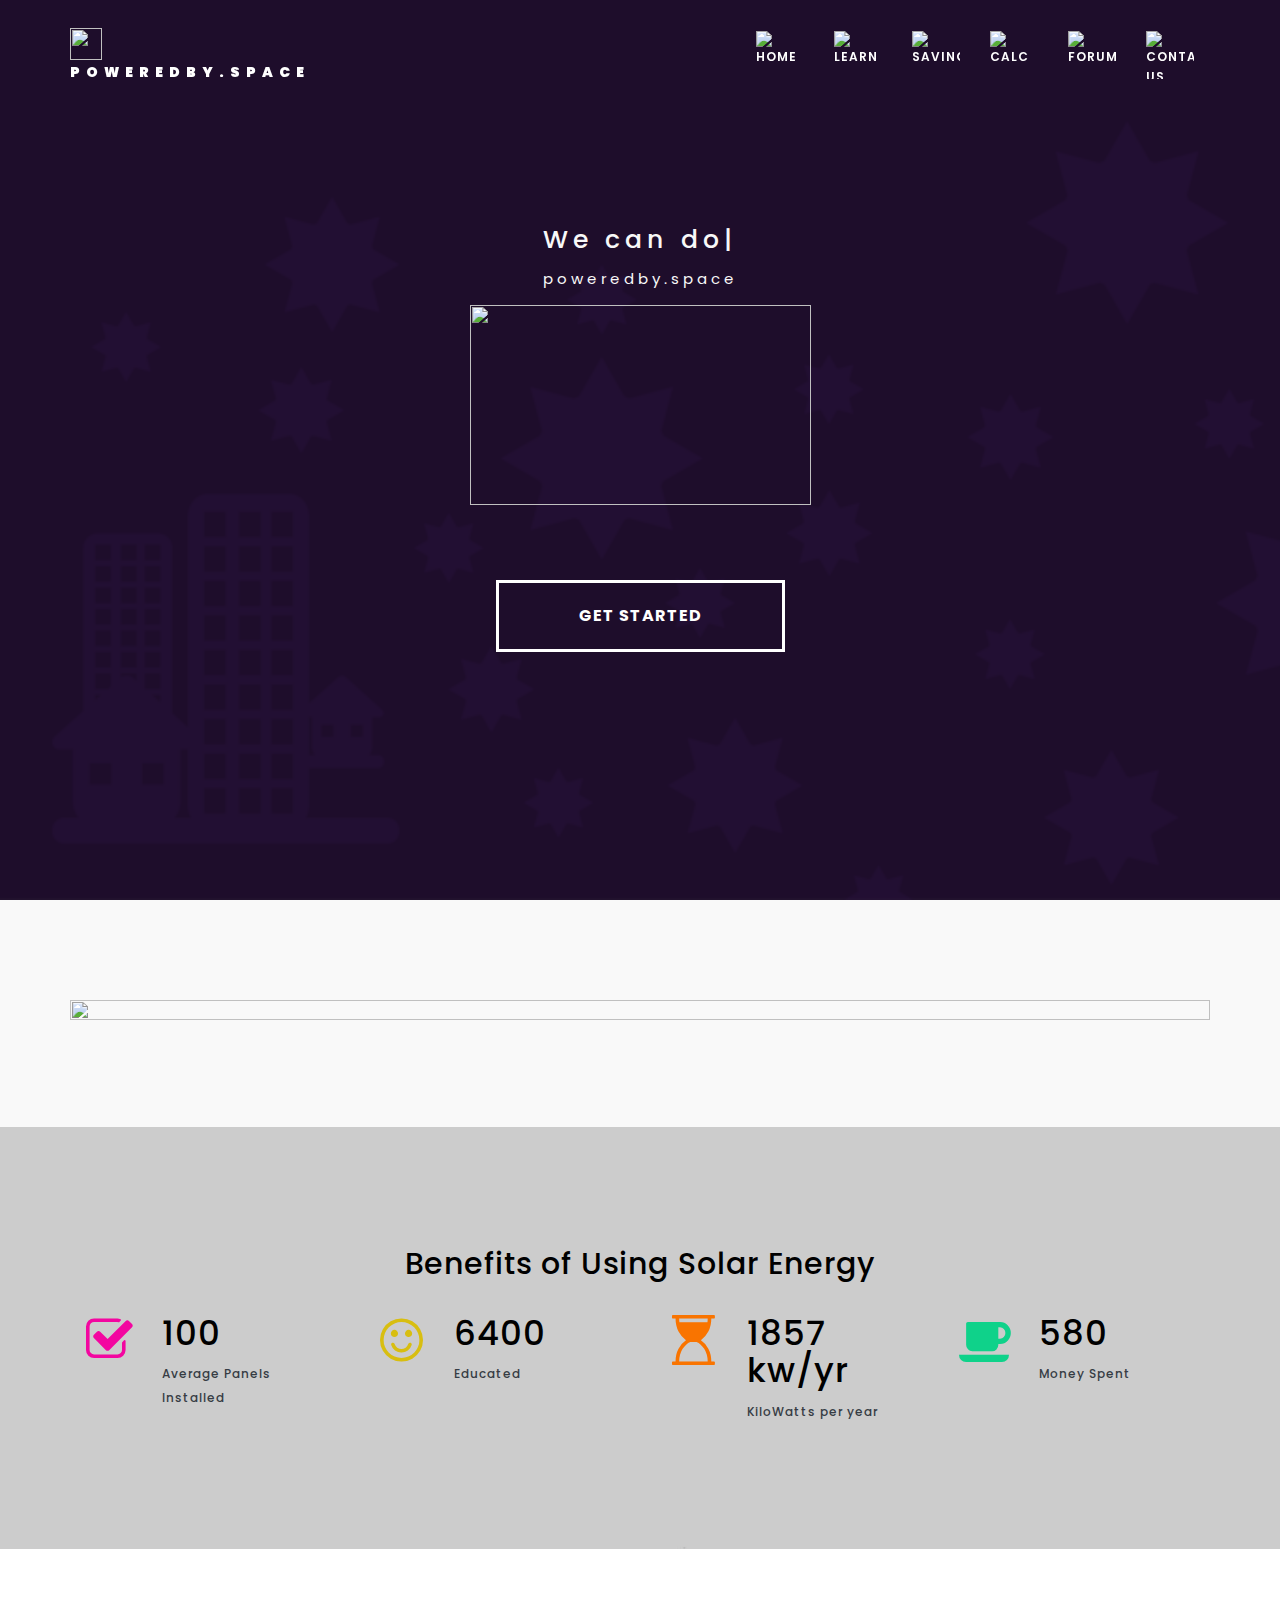
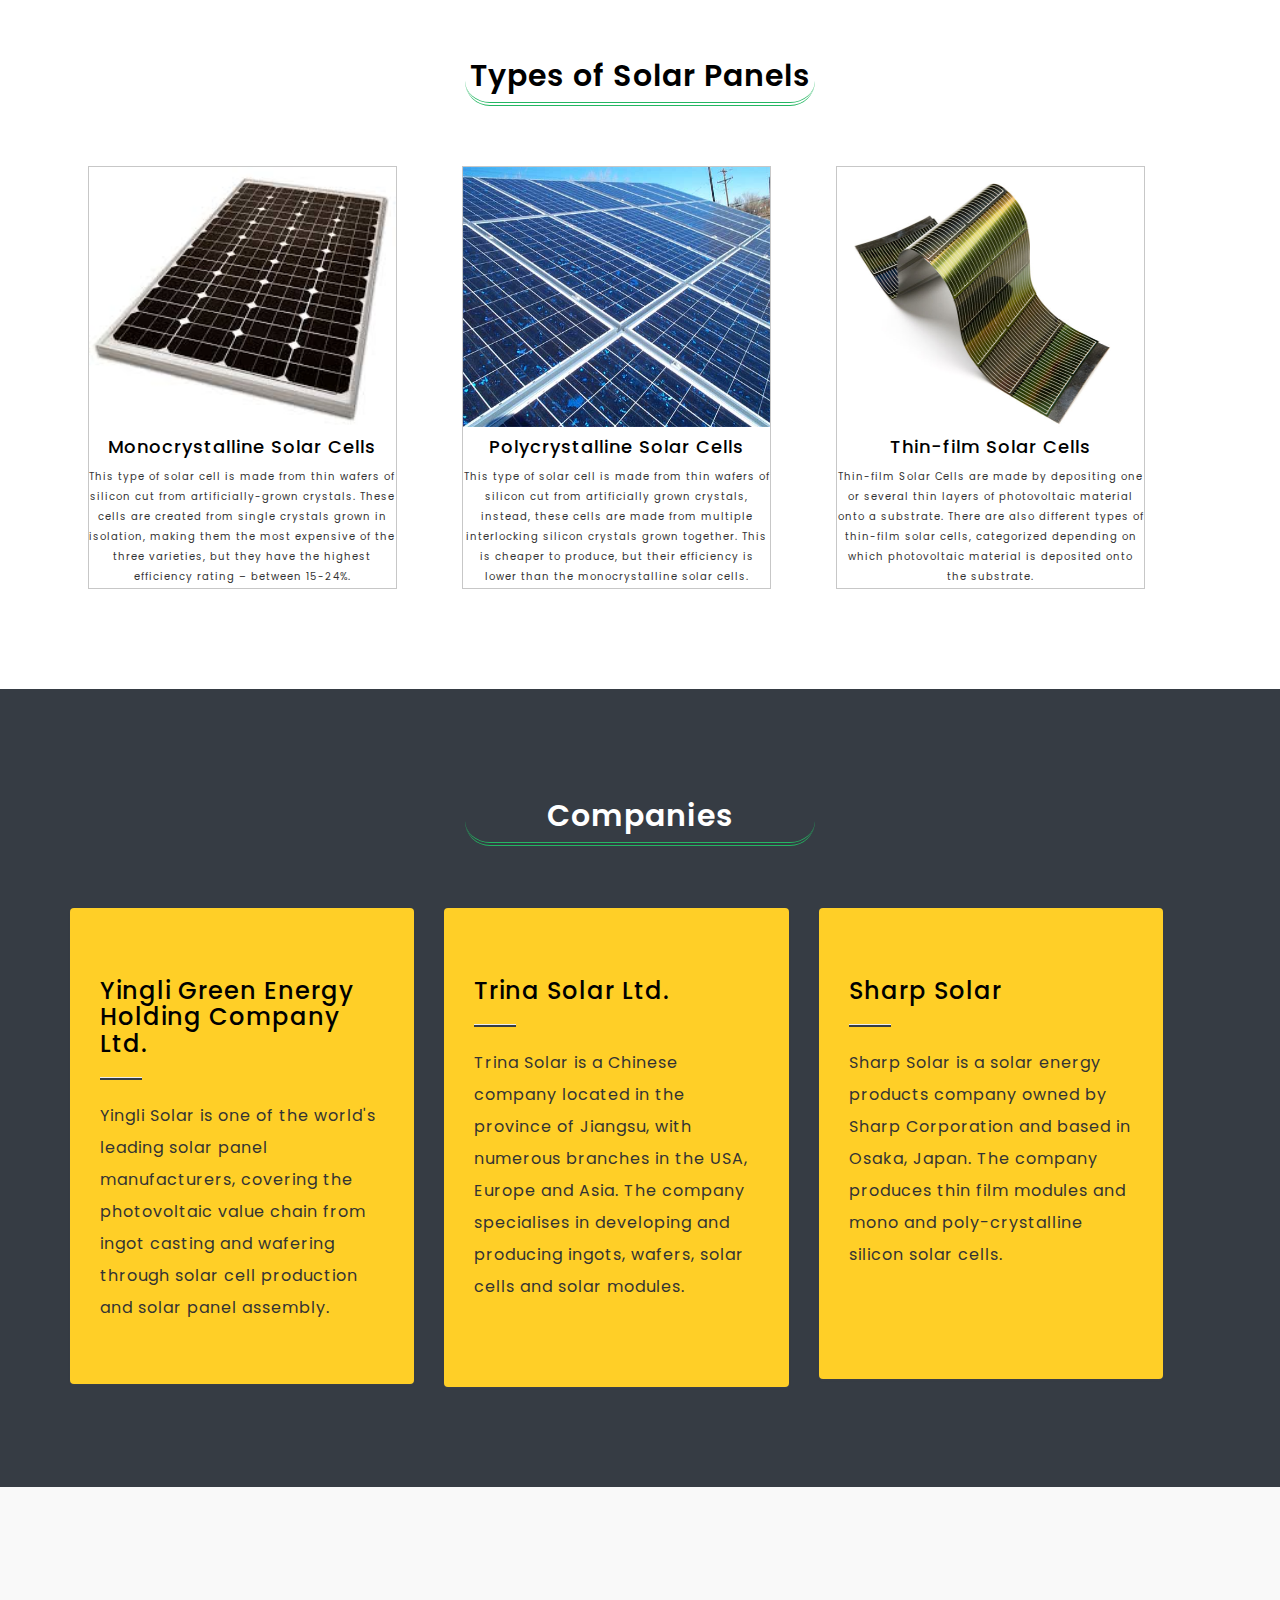
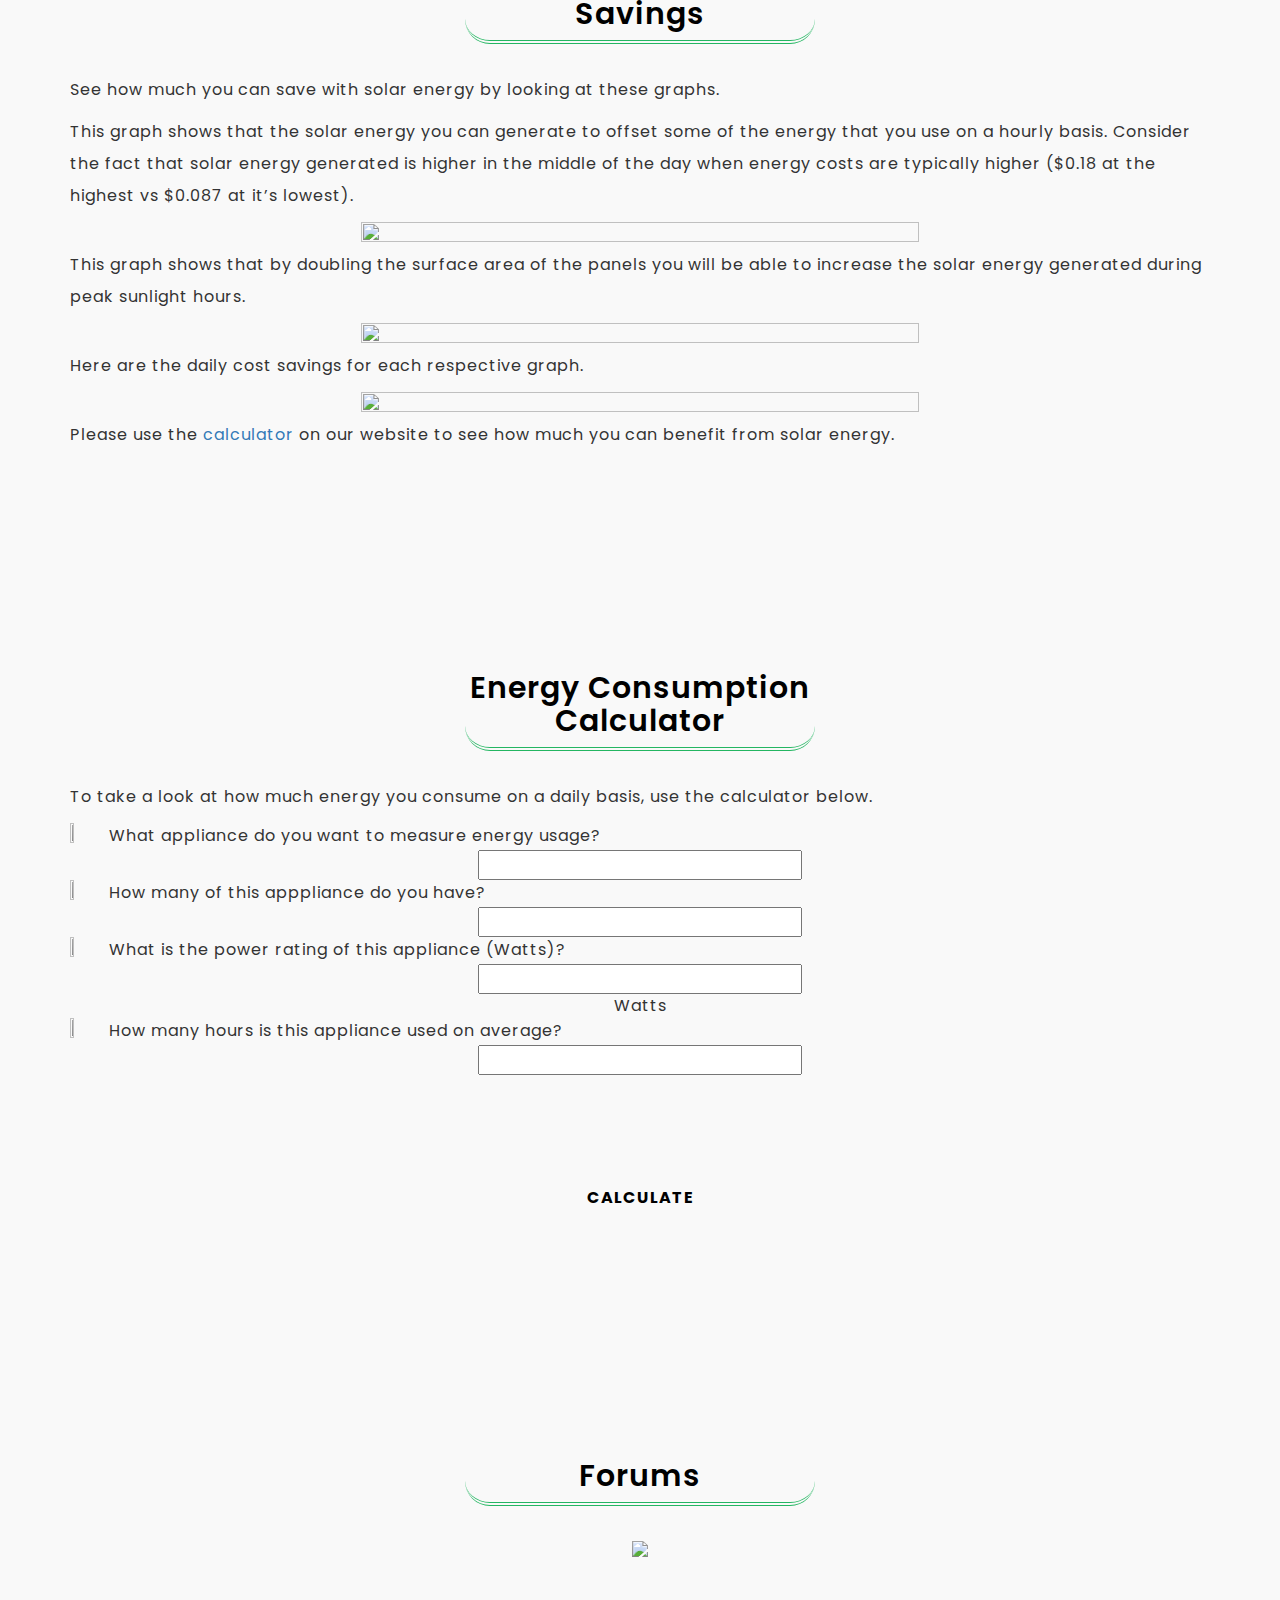
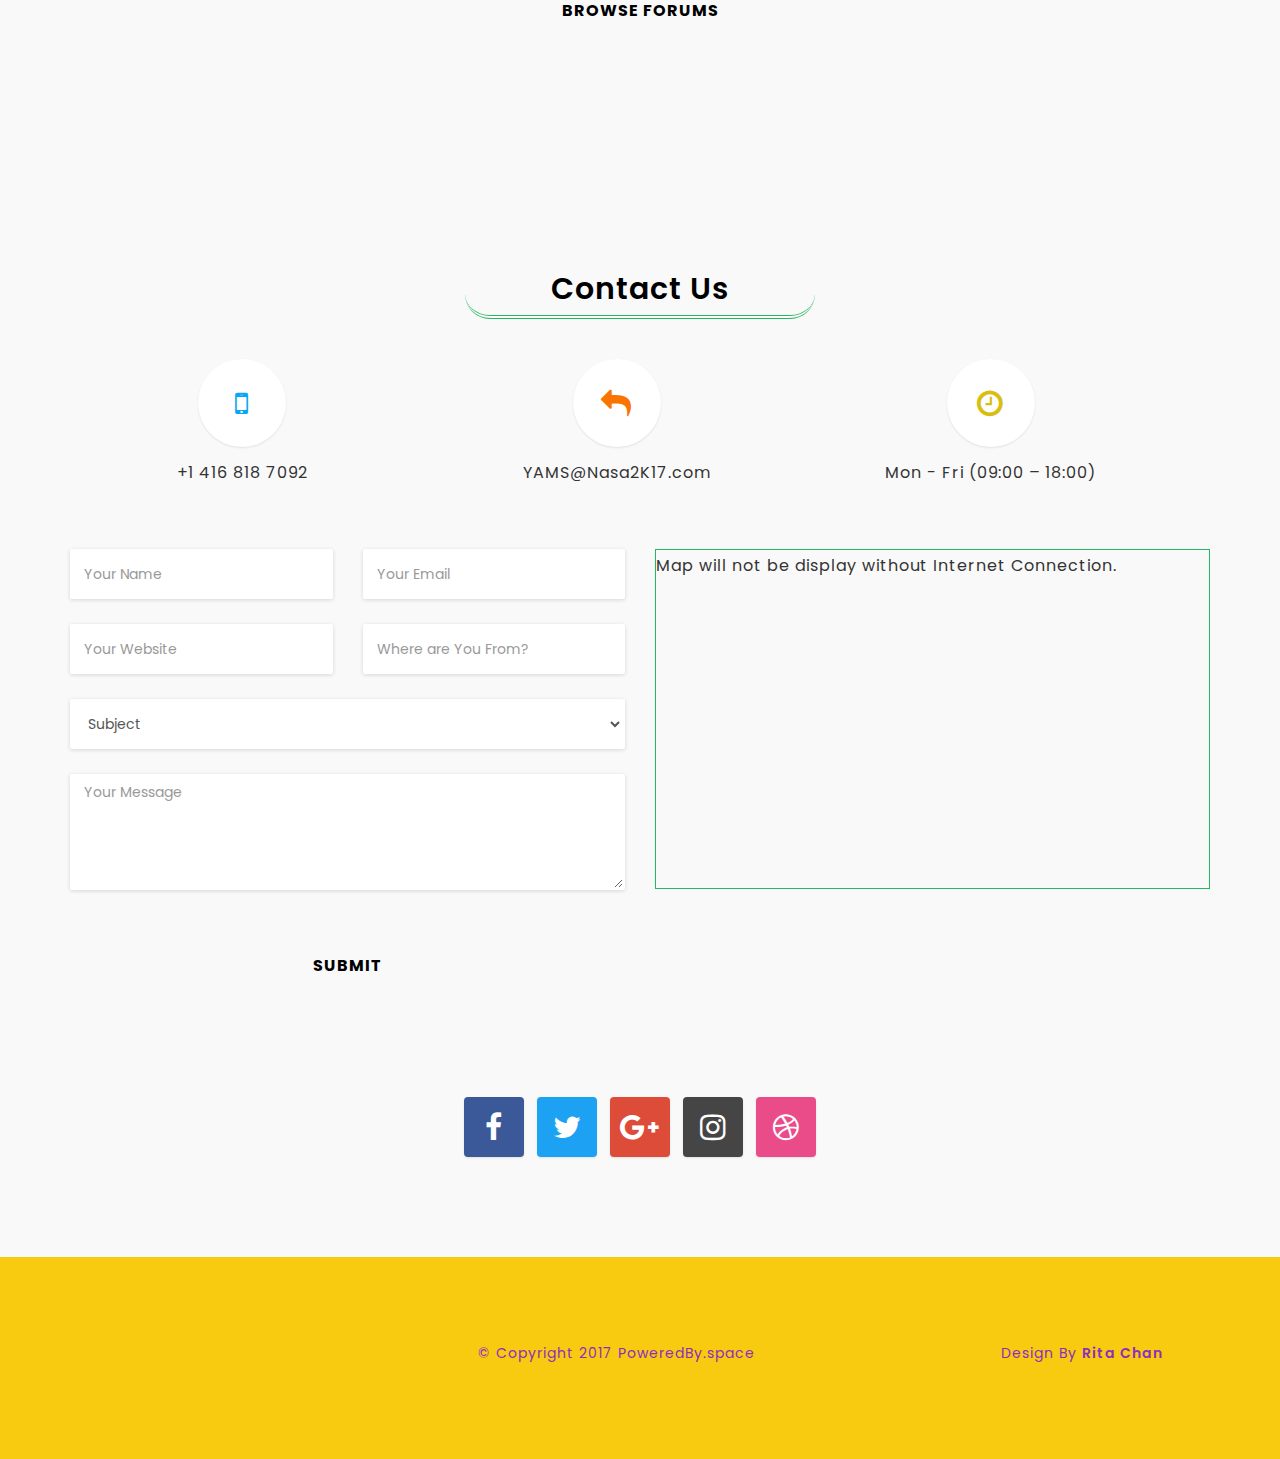
==== index.html @ 1da47b56 "rita edits" ====
﻿<!DOCTYPE html>
<html lang="en">

  <head>

    <!-- Meta Tag -->
    <meta charset="UTF-8">
    <meta name="viewport" content="width=device-width, initial-scale=1.0">
    <meta http-equiv="X-UA-Compatible" content="IE=edge">

    <!-- SEO -->
    <meta name="description" content="150 words">
    <meta name="author" content="uipasta">
    <meta name="url" content="http://www.yourdomainname.com">
    <meta name="copyright" content="company name">
    <meta name="robots" content="index,follow">


    <title>NASA SpaceApps Toronto 2017</title>

    <!-- Favicon -->
    <link rel="shortcut icon" href="images/favicon/favicon.ico">
    <link rel="apple-touch-icon" sizes="144x144" type="image/x-icon" href="images/favicon/apple-touch-icon.png">

    <!-- All CSS Plugins -->
    <link rel="stylesheet" type="text/css" href="css/plugin.css">

    <!-- Main CSS Stylesheet -->
    <link rel="stylesheet" type="text/css" href="css/style.css">

    <!-- Google Web Fonts  -->
    <link rel="stylesheet" href="https://fonts.googleapis.com/css?family=Poppins:400,300,500,600,700">


    <!-- HTML5 shiv and Respond.js support IE8 or Older for HTML5 elements and media queries -->
    <!--[if lt IE 9]>
	   <script src="https://oss.maxcdn.com/html5shiv/3.7.3/html5shiv.min.js"></script>
	   <script src="https://oss.maxcdn.com/respond/1.4.2/respond.min.js"></script>
    <![endif]-->


 </head>

  <body>



	<!-- Preloader Start -->
    <div id="preloader">
	  <div class="loader"></div>
    </div>
    <!-- Preloader End -->



    <!-- Home & Menu Section Start -->
    <header id="home" class="home-section">

        <div class="header-top-area">
            <div class="container">
                <div class="row">

                    <div class="col-sm-3">
                        <div class="logo">
                            <a href="index-2.html">
				<img src="https://files.slack.com/files-pri/T0ZF9BMT3-F56L88DB7/nnnnv-01.png" class="squareTitle" />poweredby.space</a>
                        </div>
                    </div>

                    <div class="col-sm-9">
                        <div class="navigation-menu">
                            <div class="navbar">
                                <div class="navbar-header">
                                    <button type="button" class="navbar-toggle" data-toggle="collapse" data-target=".navbar-collapse">
                                        <span class="sr-only">Toggle navigation</span>
                                        <span class="icon-bar"></span>
                                        <span class="icon-bar"></span>
                                        <span class="icon-bar"></span>
                                    </button>
                                </div>
                                <div class="navbar-collapse collapse">
                                    <ul class="nav navbar-nav navbar-right">

                                        <li class="active">
						<a class="smoth-scroll" href="#home">
						<div class="hvrbox">
						<div class="square">
							<img src="https://files.slack.com/files-pri/T0ZF9BMT3-F55T3HRCG/vjv-01.png" alt="Home" class="hvrbox-layer_bottom">
						<div class="hvrbox-layer_top">
							<div class="hvrbox-text"><p style="font-size:12px" align="center">Home</p></div>
						</div>
						</div>
						</div>
						<div class="ripple-wrapper"></div></a>
                                        </li>  
                                        <li><a class="smoth-scroll" href="#about">
						<div class="hvrbox">
						<div class="square">
							<img src="https://files.slack.com/files-pri/T0ZF9BMT3-F56F9E1EX/learn-01.png" alt="Learn" class="hvrbox-layer_bottom">
						<div class="hvrbox-layer_top">
							<div class="hvrbox-text"><p style="font-size:12px" align="center">Learn</p></div>
						</div>
						</div>
						</div>
						<div class="ripple-wrapper"></div></a>
                                        </li>                                      
					<li><a class="smoth-scroll" href="#savings">
                                        	<div class="hvrbox">
						<div class="square">
							<img src="https://files.slack.com/files-pri/T0ZF9BMT3-F56F9CUPM/money-01.png" alt="Savings" class="hvrbox-layer_bottom">
						<div class="hvrbox-layer_top">
							<div class="hvrbox-text"><p style="font-size:12px" align="center">Save</p></div>
						</div>
						</div>
						</div>
                                        	</a>
                                        </li>
                                        <li><a class="smoth-scroll" href="#calculator">
                                        	<div class="hvrbox">
						<div class="square">
							<img src="https://files.slack.com/files-pri/T0ZF9BMT3-F56L4CGER/calcu-01.png" alt="Calc" class="hvrbox-layer_bottom">
						<div class="hvrbox-layer_top">
							<div class="hvrbox-text"><p style="font-size:12px" align="center">Calc</p></div>
						</div>
						</div>
						</div>
                                        	</a>
                                        </li>
                                        <li><a class="smoth-scroll" href="#forum">
                                        	<div class="hvrbox">
						<div class="square">
							<img src="https://files.slack.com/files-pri/T0ZF9BMT3-F56F9DLUB/forums-01.png" alt="Forums" class="hvrbox-layer_bottom">
						<div class="hvrbox-layer_top">
							<div class="hvrbox-text"><p style="font-size:10px" align="center">Forums</p></div>
						</div>
						</div>
						</div>
                                        	</a>
                                        </li>
                                        <li><a class="smoth-scroll" href="#contact">
                                        	<div class="hvrbox">
						<div class="square">
							<img src="https://files.slack.com/files-pri/T0ZF9BMT3-F55T5NHPS/contact-01.png" alt="Contact Us" class="hvrbox-layer_bottom">
						<div class="hvrbox-layer_top">
							<div class="hvrbox-text"><p style="font-size:8px" align="center">Contact</p></div>
						</div>
						</div>
						</div>
                                        	</a>
                                        </li>
                                    </ul>
                                </div>
                            </div>
                        </div>
                    </div>
                </div>
            </div>
        </div>

        <div class="home-section-background" data-stellar-background-ratio="0.6">
            <div class="display-table">
                <div class="display-table-cell">
                    <div class="container">
                        <div class="row">
                            <div class="col-md-12 text-center">
                                <div class="header-text">
                                    <h2><span class="typing"></span></h2>
                                    <p> poweredby.space </p>
        				<img src="http://i.imgur.com/iKON9yO.png" alt="" class="squareHome"/>
                                    <div class="margin-top-60">
                          <a class="button button-style button-style-icon fa fa-long-arrow-right smoth-scroll" href="#portfolio">Get Started</a>
                                  </div>

                                </div>
                            </div>
                        </div>
                    </div>
                </div>
            </div>
        </div>

    </header>
    <!-- Home & Menu Section End-->


<!-- about Start -->
	<section id="about" class="testimonial-section section-space-padding">
		<div class="container">
              	<div class="row">
                  	<div class="col-sm-12">
                      	<div class="section-title">
			</div>
                          	<center><img src="https://files.slack.com/files-pri/T0ZF9BMT3-F56NHGS2Y/screen_shot_2017-04-30_at_2.30.55_pm.png" class="squareHuge" /> </center>
				
			</div>
              	</div>
					</div>

	</section>
	<!-- aboot End -->




       <!-- Testimonial Start -->
      <!-- <section id="testimonials" class="testimonial-section section-space-padding">
          <div class="container">
              <div class="row">
                  <div class="col-sm-12">
                      <div class="section-title">
                          <h2>Benefits of Using Solar Energy</h2>
                          <p>Lorem ipsum dolor sit amet, consectetur adipisicing elit.</p>
                      </div>
                  </div>
              </div>

              <div class="row">
                  <div class="testimonial-carousel-list margin-top-20">

                      <div class="testimonial-word text-center">
                      <img src="images/testimonial/1.png" class="img-responsive" alt="">
                          <h2>13.435</h2>
                          <p>kWh (killowatt-hour) will be saved</p>
                      </div>

                      <div class="testimonial-word text-center">
                      <img src="images/testimonial/2.png" class="img-responsive" alt="">
                          <h2>1.943</h2>
                          <p>Money will be saved</p>
                      </div>

                      <div class="testimonial-word text-center">
                      <img src="images/testimonial/3.png" class="img-responsive" alt="">
                          <h2>6.3546</h2>
                          <p>people will be educated</p>
                      </div>

                  </div>
              </div>
          </div>
       </section>
       <!-- Testimonial End -->

<!-- statistics -->

<section class="statistics-section section-space-padding bg-cover text-center" data-stellar-background-ratio="0.3">
   <div class="container">

      <div class="row">
       <div class="statistics-center">
         <!--section class="call-to-action section-space-padding text-center"-->
            <!--div class="container">
              <div class="row">
                <div class="col-md-12"-->

         <h2> Benefits of Using Solar Energy </h2>
                  <!--div class="text-center margin-top-20"-->
        <!-- This code will work at max-width: 767px -->

<div class="wrap4">

    <div class="col-md-3 col-sm-6">
      <div class="statistics">
        <div class="statistics-icon"><i class="fa fa-check-square-o color-1"></i>
        </div>
        <div class="statistics-content">
          <h5><span data-count="100" class="statistics-count">100</span></h5><span>Average Panels Installed</span>
        </div>
      </div>
    </div>
  
    <div class="col-md-3 col-sm-6">
      <div class="statistics">
        <div class="statistics-icon"><i class="fa fa-smile-o color-3"></i>
        </div>
        <div class="statistics-content">
          <h5> <span data-count="6400" class="statistics-count">6400</span></h5><span>Educated</span>
        </div>
      </div>
    </div>

    <div class="col-md-3 col-sm-6">
      <div class="statistics">
        <div class="statistics-icon"><i class="fa fa-hourglass-start color-5"></i>
        </div>
        <div class="statistics-content">
          <h5><span data-count="1857" class="statistics-count">1857 kw/yr </span></h5><span>KiloWatts per year</span>
        </div>
      </div>
    </div>

    <div class="col-md-3 col-sm-6">
      <div class="statistics">
        <div class="statistics-icon"><i class="fa fa-coffee color-4"></i>
        </div>
        <div class="statistics-content">
          <h5><span data-count="580" class="statistics-count">580</span></h5><span>Money Spent</span>
        </div>
      </div>
      </div>
     </div>
   </div>
 </div>
</div>

</section>

    <!-- Portfolio Start -->
    <section id="portfolio" class="portfolio section-space-padding">
        <div class="container">
            <div class="row">
                <div class="col-sm-12">
                    <div class="section-title">
                        <h2>Types of Solar Panels</h2>
                    </div>
                </div>
            </div>


<center>
            <div class="portfolio-inner">
                <div class="row">


                    <div class="col-md-4 col-sm-6 col-xs-12 mix apps">
                      <div class="wrap">
                        <div class="item">
                          <a href="images/MonocrystallineSolarCells .jpg" class="portfolio-popup" title="Project Title">
                              <img src="images/MonocrystallineSolarCells .jpg" alt="">
                            </a>
                        </div>
                        <h4> Monocrystalline Solar Cells  </h4>
                        <p> This type of solar cell is made from thin wafers of silicon cut from artificially-grown crystals. These cells are created from single crystals grown in isolation, making them the most expensive of the three varieties, but they have the highest efficiency rating – between 15-24%.  </p>
                      </div>
                    </div>

                    <div class="col-md-4 col-sm-6 col-xs-12 mix mockups">
                      <div class="wrap">
                        <div class="item">
                            <a href="images/polycrystalline.jpg" class="portfolio-popup" title="Project Title">
                                <img src="images/polycrystalline.jpg" alt="">
                            </a>
                        </div>
                        <h4> Polycrystalline Solar Cells </h4>
                        <p> This type of solar cell is made from thin wafers of silicon cut from artificially grown crystals, instead, these cells are made from multiple interlocking silicon crystals grown together. This is cheaper to produce, but their efficiency is lower than the monocrystalline solar cells. </p>
                      </div>
                    </div>



                    <div class="col-md-4 col-sm-6 col-xs-12 mix mockups wordpress">
                      <div class="wrap">
                        <div class="item">
                            <a href="images/ThinFilmSolarCells.jpg" class="portfolio-popup" title="Project Title">
                                <img src="images/ThinFilmSolarCells.jpg" alt="">
                            </a>
                        </div>
                        <h4> Thin-film Solar Cells </h4>
                        <p> Thin-film Solar Cells are made by depositing one or several thin layers of photovoltaic material onto a substrate. There are also different types of thin-film solar cells, categorized depending on which photovoltaic material is deposited onto the substrate. </p>
                      </div>
                    </div>

                </div>
            </div>
      	</center>
          </div>
         </section>
    <!-- Portfolio End -->

      <!-- statistics -->
  <!--
      <section class="statistics-section section-space-padding bg-cover text-center" data-stellar-background-ratio="0.3">
         <div class="container">

            <div class="row">
             <div class="statistics-center">
-->
              <!-- This code will work at max-width: 767px -->
<!--
           <div class="col-md-3 col-sm-6">
            <div class="statistics">
              <div class="statistics-icon"><i class="fa fa-check-square-o color-1"></i>
              </div>
              <div class="statistics-content">
                <h5><span data-count="2025" class="statistics-count">2025</span></h5><span>Projects Done</span>
              </div>
            </div>
          </div>

          <div class="col-md-3 col-sm-6">
            <div class="statistics">
              <div class="statistics-icon"><i class="fa fa-smile-o color-3"></i>
              </div>
              <div class="statistics-content">
                <h5> <span data-count="1200" class="statistics-count">1200</span></h5><span>Happy Clients</span>
              </div>
            </div>
          </div>

          <div class="col-md-3 col-sm-6">
            <div class="statistics">
              <div class="statistics-icon"><i class="fa fa-hourglass-start color-5"></i>
              </div>
              <div class="statistics-content">
                <h5><span data-count="8000" class="statistics-count">8000</span></h5><span>Hours of Work</span>
              </div>
            </div>
          </div>

          <div class="col-md-3 col-sm-6">
            <div class="statistics">
              <div class="statistics-icon"><i class="fa fa-coffee color-4"></i>
              </div>
              <div class="statistics-content">
                <h5><span data-count="4000" class="statistics-count">4000</span></h5><span>Cup of Coffee</span>
              </div>
            </div>
            </div>

           </div>
         </div>
       </div>
    </section>
  -->
    <!-- statistics end -->



    <!-- Services Start -->
    <section id="services" class="services-section section-space-padding">
        <div class="container">
           <div class="row">
                <div class="col-sm-12">
                    <div class="section-title">
                        <h2>Companies</h2>
                    </div>
                </div>
            </div>

        <div class="row">
        <div class="col-md-4 col-sm-6">
				<div class="services-detail">
					<h3>Yingli Green Energy Holding Company Ltd.</h3>
					<hr>
					<p>Yingli Solar is one of the world's leading solar panel manufacturers, covering the photovoltaic value chain from ingot casting and wafering through solar cell production and solar panel assembly.</p>
          <div class="overlay">
            <div class="image1"> <img src="images/yingli1.jpg"/> </div>
          </div>
      </div>
			</div>



			<div class="col-md-4 col-sm-6">
				<div class="services-detail">
					<h3>Trina Solar Ltd.</h3>
					<hr>
					<p>Trina Solar is a Chinese company located in the province of Jiangsu, with numerous branches in the USA, Europe and Asia. The company specialises in developing and producing ingots, wafers, solar cells and solar modules.</p><br/>
          <div class="overlay">
            <div class="image1"> <img src="images/TrinaSolar1.jpg"/> </div>
          </div>
				</div>

			</div>



			<div class="col-md-4 col-sm-6">
				<div class="services-detail">
					<h3>Sharp Solar</h3>
					<hr>
					<p>Sharp Solar is a solar energy products company owned by Sharp Corporation and based in Osaka, Japan. The company produces thin film modules and mono and poly-crystalline silicon solar cells.</p><br/><br/>
          <div class="overlay">
            <div class="image1"> <img src="images/solar-sharp.gif"/> </div>
          </div>
				</div>
			</div>

          
            </div>
        </div>
    </section>
    <!-- Services End -->



    <!-- Call to Action Start
    <section class="call-to-action section-space-padding text-center">
       <div class="container">
         <div class="row">
           <div class="col-md-12">

             <h2>Are You Looking For Your Business Online Presence?</h2>

             <div class="text-center margin-top-20">
          <a class="button button-style button-style-dark button-style-icon fa fa-long-arrow-right smoth-scroll" href="#contact">Contact Us</a>
            </div>

            </div>
          </div>
         </div>
       </section>
     Call to Action End -->


        <!-- Savings Start -->
	<section id="savings" class="testimonial-section section-space-padding">
		<div class="container">
              	<div class="row">
                  	<div class="col-sm-12">
                      	<div class="section-title">
                          	<h2>Savings</h2>
			</div>
                          	<p>See how much you can save with solar energy by looking at these graphs.</p>
				<p>This graph shows that the solar energy you can generate to offset some of the energy that you use on a hourly basis. Consider the fact that solar energy generated is higher in the middle of the day when energy costs are typically higher ($0.18 at the highest vs $0.087 at it’s lowest).</p>
                  		<center><img src="https://i.gyazo.com/1b98f494519c2e3be670562708019a2a.png" class="squareSavings" /></center>
				<p>This graph shows that by doubling the surface area of the panels you will be able to increase the solar energy generated during peak sunlight hours.</p>
				<center><img src="https://i.gyazo.com/c25daa6fa09707bc36964a4469643024.png" class="squareSavings" /></center>
				<p>Here are the daily cost savings for each respective graph. </p>
				<center><img src="https://i.gyazo.com/5c93cc933fc214fff2690b792dd5e7cd.png" class="squareSavings" /></center>
				
				<p>Please use the <a href="#calculator">calculator</a> on our website to see how much you can benefit from solar energy.</p>
				
				
			</div>
              	</div>
              		</div>


	</section>
	<!-- Savings End -->


	<!-- Calculator Start -->
	<section id="calculator" class="testimonial-section section-space-padding">
		<div class="container">
              	<div class="row">
                  	<div class="col-sm-12">
                      	<div class="section-title">
                          	<h2>Energy Consumption Calculator</h2>
			</div>
                          	<p>To take a look at how much energy you consume on a daily basis, use the calculator below.</p>
				<img src="https://i.gyazo.com/b6bca6b3585ba4d77f80e5be228518f0.png" class="squareNumber" /> What appliance do you want to measure energy usage?
				<center><form><input type="text"></form></center>
				<img src="https://i.gyazo.com/14f3752845499a91904ed8acffea9fe1.png" class="squareNumber" /> How many of this apppliance do you have?
				<center><form><input type="text"></form></center>
				<img src="https://i.gyazo.com/70516d2c504ab7b080ff99fa0e674564.png" class="squareNumber" /> What is the power rating of this appliance (Watts)?
				<center><form><input type="text"></form> Watts</center>
				<img src="https://i.gyazo.com/79fa40550bd0cd87cd3ca6d968862b08.png" class="squareNumber" /> How many hours is this appliance used on average?
				<center><form><input type="text"></form></center>
				<br/><br/><br/>
				<div class="text-center">
		   			
					<button type="submit" class="button button-style button-style-dark button-style-icon fa fa-long-arrow-right text-center">Calculate</button>
					
	       </div>		
			</div>
              </div>
			    </div>
	</section>
	<!-- Calculator End -->


	<!-- forum Start -->
	<section id="forum" class="testimonial-section section-space-padding">
		<div class="container">
              	<div class="row">
                  	<div class="col-sm-12">
                      	<div class="section-title">
                          	<h2>Forums</h2>
			</div>
				<center><img src="https://i.gyazo.com/a8b3845bb4c45d1995bac23d37352301.png" /></center>
				
				<center><button type="submit" class="button button-style button-style-dark button-style-icon fa fa-long-arrow-right text-center">Browse Forums</button></center>
					
	                  	</div>	
				
			</div>
              	</div>

	</section>
	<!-- forum End -->


    <!-- Contact Start -->
    <section id="contact" class="contact-us section-space-padding">
       <div class="container">
          <div class="row">
                <div class="col-sm-12">
                    <div class="section-title">
                        <h2>Contact Us</h2>
                    </div>
                </div>
            </div>


           <div class="text-center margin-top-10 margin-bottom-50">
            <div class="row">

               <div class="col-md-4 col-sm-4">
                <div class="contact-us-detail">
                 <i class="fa fa-mobile color-6"></i>
                  <p><a href="tel:+14168187092">+1 416 818 7092</a></p>
                 </div>
                </div>

               <div class="col-md-4 col-sm-4">
                <div class="contact-us-detail">
                 <i class="fa fa-mail-reply color-5"></i>
                  <p><a href="mailto:YAMS@Nasa2K17.com">YAMS@Nasa2K17.com</a></p>
                 </div>
                </div>

               <div class="col-md-4 col-sm-4">
                <div class="contact-us-detail">
                 <i class="fa fa-clock-o color-3"></i>
                  <p>Mon - Fri (09:00 – 18:00)</p>
                 </div>
                </div>

               </div>
              </div>


         <div class="row">

           <div class="col-md-6">

               <div class="row">
                  <form>

					  <div class="col-sm-6">
						<div class="form-group">
						  <input type="text" id="name" class="form-control" placeholder="Your Name">
						 </div>
                        </div>

                       <div class="col-sm-6">
					    <div class="form-group">
						 <input type="email" id="email" class="form-control" placeholder="Your Email">
						 </div>
                        </div>

                        <div class="col-sm-6">
						  <div class="form-group">
							<input type="text" id="website" class="form-control" placeholder="Your Website">
						   </div>
                          </div>

                        <div class="col-sm-6">
						  <div class="form-group">
							<input type="text" id="address" class="form-control" placeholder="Where are You From?">
						   </div>
                          </div>

                         <div class="col-sm-12">
						  <select id="subject" class="form-group form-control">
							<option value="" selected disabled>Subject</option>
							<option>Website Design & Development</option>
							<option>Wordpress Development</option>
							<option>Search Engine Optimization</option>
                            <option>Mobile Website</option>
							<option>I Want to General Talk</option>
                            <option>Other</option>
						   </select>
                          </div>

                       <div class="col-sm-12">
					    <div class="textarea-message form-group">
					      <textarea id="message" class="textarea-message form-control" placeholder="Your Message" rows="5"></textarea>
						  </div>
                         </div>


                    <div class="text-center">
		   <button type="submit" class="button button-style button-style-dark button-style-icon fa fa-long-arrow-right text-center">Submit</button>
	                  </div>

                  </form>

				</div>
               </div>


            <div class="col-md-6">
              <div id="my-address" class="map space-set">
              <p>Map will not be display without Internet Connection.</p>
            </div>
           </div>


        </div>
       </div>

      <div class="margin-top-80">
       <ul class="social-icon">
         <li><a href="#" target="_blank" class="facebook"><i class="fa fa-facebook"></i></a></li>
         <li><a href="#" target="_blank" class="twitter"><i class="fa fa-twitter"></i></a></li>
         <li><a href="#" target="_blank" class="google-plus"><i class="fa fa-google-plus"></i></a></li>
         <li><a href="#" target="_blank" class="instagram"><i class="fa fa-instagram"></i></a></li>
         <li><a href="#" target="_blank" class="dribbble"><i class="fa fa-dribbble"></i></a></li>
       </ul>
      </div>

     </section>
     <!-- Contact End -->




    <!-- Footer Start -->
    <footer class="footer-section">
        <div class="container">
            <div class="row">

      <div class="col-md-4 text-left">
          </div>

            <div class="col-md-4 text-center">
               <p>© Copyright 2017 PoweredBy.space</p>
               </div>

             <div class="col-md-4 uipasta-credit text-right">
                <p>Design By <a href="http://www.ritachandesign.netlify.com" target="_blank" title="Rita Chan">Rita Chan</a></p>
                </div>

             </div>
        </div>
    </footer>
    <!-- Footer End -->


    <!-- Back to Top Start -->
    <a href="#" class="scroll-to-top"><i class="fa fa-angle-up"></i></a>
    <!-- Back to Top End -->


    <!-- All Javascript Plugins  -->
    <script type="text/javascript" src="js/jquery.min.js"></script>
    <script type="text/javascript" src="js/plugin.js"></script>
    <script type="text/javascript" src="http://maps.google.com/maps/api/js?key=AIzaSyC0HAKwKinpoFKNGUwRBgkrKhF-sIqFUNA"></script>

    <!-- Main Javascript File  -->
    <script type="text/javascript" src="js/scripts.js"></script>


  </body>
 </html>
---- css/plugin.css ----
/* Table Of Content

  1. Bootstrap
  2. Magnific Popup
  3. Owl Carousel
  4. Font Awesome

*/



/*!
 * Bootstrap v3.3.7 (http://getbootstrap.com)
 * Copyright 2011-2016 Twitter, Inc.
 * Licensed under MIT (https://github.com/twbs/bootstrap/blob/master/LICENSE)
 *//*! normalize.css v3.0.3 | MIT License | github.com/necolas/normalize.css */html{font-family:sans-serif;-webkit-text-size-adjust:100%;-ms-text-size-adjust:100%}body{margin:0}article,aside,details,figcaption,figure,footer,header,hgroup,main,menu,nav,section,summary{display:block}audio,canvas,progress,video{display:inline-block;vertical-align:baseline}audio:not([controls]){display:none;height:0}[hidden],template{display:none}a{background-color:transparent}a:active,a:hover{outline:0}abbr[title]{border-bottom:1px dotted}b,strong{font-weight:700}dfn{font-style:italic}h1{margin:.67em 0;font-size:2em}mark{color:#000;background:#ff0}small{font-size:80%}sub,sup{position:relative;font-size:75%;line-height:0;vertical-align:baseline}sup{top:-.5em}sub{bottom:-.25em}img{border:0}svg:not(:root){overflow:hidden}figure{margin:1em 40px}hr{height:0;-webkit-box-sizing:content-box;-moz-box-sizing:content-box;box-sizing:content-box}pre{overflow:auto}code,kbd,pre,samp{font-family:monospace,monospace;font-size:1em}button,input,optgroup,select,textarea{margin:0;font:inherit;color:inherit}button{overflow:visible}button,select{text-transform:none}button,html input[type=button],input[type=reset],input[type=submit]{-webkit-appearance:button;cursor:pointer}button[disabled],html input[disabled]{cursor:default}button::-moz-focus-inner,input::-moz-focus-inner{padding:0;border:0}input{line-height:normal}input[type=checkbox],input[type=radio]{-webkit-box-sizing:border-box;-moz-box-sizing:border-box;box-sizing:border-box;padding:0}input[type=number]::-webkit-inner-spin-button,input[type=number]::-webkit-outer-spin-button{height:auto}input[type=search]{-webkit-box-sizing:content-box;-moz-box-sizing:content-box;box-sizing:content-box;-webkit-appearance:textfield}input[type=search]::-webkit-search-cancel-button,input[type=search]::-webkit-search-decoration{-webkit-appearance:none}fieldset{padding:.35em .625em .75em;margin:0 2px;border:1px solid silver}legend{padding:0;border:0}textarea{overflow:auto}optgroup{font-weight:700}table{border-spacing:0;border-collapse:collapse}td,th{padding:0}/*! Source: https://github.com/h5bp/html5-boilerplate/blob/master/src/css/main.css */@media print{*,:after,:before{color:#000!important;text-shadow:none!important;background:0 0!important;-webkit-box-shadow:none!important;box-shadow:none!important}a,a:visited{text-decoration:underline}a[href]:after{content:" (" attr(href) ")"}abbr[title]:after{content:" (" attr(title) ")"}a[href^="javascript:"]:after,a[href^="#"]:after{content:""}blockquote,pre{border:1px solid #999;page-break-inside:avoid}thead{display:table-header-group}img,tr{page-break-inside:avoid}img{max-width:100%!important}h2,h3,p{orphans:3;widows:3}h2,h3{page-break-after:avoid}.navbar{display:none}.btn>.caret,.dropup>.btn>.caret{border-top-color:#000!important}.label{border:1px solid #000}.table{border-collapse:collapse!important}.table td,.table th{background-color:#fff!important}.table-bordered td,.table-bordered th{border:1px solid #ddd!important}}@font-face{font-family:'Glyphicons Halflings';src:url(../fonts/glyphicons-halflings-regular.eot);src:url(../fonts/glyphicons-halflings-regular.eot?#iefix) format('embedded-opentype'),url(../fonts/glyphicons-halflings-regular.woff2) format('woff2'),url(../fonts/glyphicons-halflings-regular.woff) format('woff'),url(../fonts/glyphicons-halflings-regular.ttf) format('truetype'),url(../fonts/glyphicons-halflings-regular.svg#glyphicons_halflingsregular) format('svg')}.glyphicon{position:relative;top:1px;display:inline-block;font-family:'Glyphicons Halflings';font-style:normal;font-weight:400;line-height:1;-webkit-font-smoothing:antialiased;-moz-osx-font-smoothing:grayscale}.glyphicon-asterisk:before{content:"\002a"}.glyphicon-plus:before{content:"\002b"}.glyphicon-eur:before,.glyphicon-euro:before{content:"\20ac"}.glyphicon-minus:before{content:"\2212"}.glyphicon-cloud:before{content:"\2601"}.glyphicon-envelope:before{content:"\2709"}.glyphicon-pencil:before{content:"\270f"}.glyphicon-glass:before{content:"\e001"}.glyphicon-music:before{content:"\e002"}.glyphicon-search:before{content:"\e003"}.glyphicon-heart:before{content:"\e005"}.glyphicon-star:before{content:"\e006"}.glyphicon-star-empty:before{content:"\e007"}.glyphicon-user:before{content:"\e008"}.glyphicon-film:before{content:"\e009"}.glyphicon-th-large:before{content:"\e010"}.glyphicon-th:before{content:"\e011"}.glyphicon-th-list:before{content:"\e012"}.glyphicon-ok:before{content:"\e013"}.glyphicon-remove:before{content:"\e014"}.glyphicon-zoom-in:before{content:"\e015"}.glyphicon-zoom-out:before{content:"\e016"}.glyphicon-off:before{content:"\e017"}.glyphicon-signal:before{content:"\e018"}.glyphicon-cog:before{content:"\e019"}.glyphicon-trash:before{content:"\e020"}.glyphicon-home:before{content:"\e021"}.glyphicon-file:before{content:"\e022"}.glyphicon-time:before{content:"\e023"}.glyphicon-road:before{content:"\e024"}.glyphicon-download-alt:before{content:"\e025"}.glyphicon-download:before{content:"\e026"}.glyphicon-upload:before{content:"\e027"}.glyphicon-inbox:before{content:"\e028"}.glyphicon-play-circle:before{content:"\e029"}.glyphicon-repeat:before{content:"\e030"}.glyphicon-refresh:before{content:"\e031"}.glyphicon-list-alt:before{content:"\e032"}.glyphicon-lock:before{content:"\e033"}.glyphicon-flag:before{content:"\e034"}.glyphicon-headphones:before{content:"\e035"}.glyphicon-volume-off:before{content:"\e036"}.glyphicon-volume-down:before{content:"\e037"}.glyphicon-volume-up:before{content:"\e038"}.glyphicon-qrcode:before{content:"\e039"}.glyphicon-barcode:before{content:"\e040"}.glyphicon-tag:before{content:"\e041"}.glyphicon-tags:before{content:"\e042"}.glyphicon-book:before{content:"\e043"}.glyphicon-bookmark:before{content:"\e044"}.glyphicon-print:before{content:"\e045"}.glyphicon-camera:before{content:"\e046"}.glyphicon-font:before{content:"\e047"}.glyphicon-bold:before{content:"\e048"}.glyphicon-italic:before{content:"\e049"}.glyphicon-text-height:before{content:"\e050"}.glyphicon-text-width:before{content:"\e051"}.glyphicon-align-left:before{content:"\e052"}.glyphicon-align-center:before{content:"\e053"}.glyphicon-align-right:before{content:"\e054"}.glyphicon-align-justify:before{content:"\e055"}.glyphicon-list:before{content:"\e056"}.glyphicon-indent-left:before{content:"\e057"}.glyphicon-indent-right:before{content:"\e058"}.glyphicon-facetime-video:before{content:"\e059"}.glyphicon-picture:before{content:"\e060"}.glyphicon-map-marker:before{content:"\e062"}.glyphicon-adjust:before{content:"\e063"}.glyphicon-tint:before{content:"\e064"}.glyphicon-edit:before{content:"\e065"}.glyphicon-share:before{content:"\e066"}.glyphicon-check:before{content:"\e067"}.glyphicon-move:before{content:"\e068"}.glyphicon-step-backward:before{content:"\e069"}.glyphicon-fast-backward:before{content:"\e070"}.glyphicon-backward:before{content:"\e071"}.glyphicon-play:before{content:"\e072"}.glyphicon-pause:before{content:"\e073"}.glyphicon-stop:before{content:"\e074"}.glyphicon-forward:before{content:"\e075"}.glyphicon-fast-forward:before{content:"\e076"}.glyphicon-step-forward:before{content:"\e077"}.glyphicon-eject:before{content:"\e078"}.glyphicon-chevron-left:before{content:"\e079"}.glyphicon-chevron-right:before{content:"\e080"}.glyphicon-plus-sign:before{content:"\e081"}.glyphicon-minus-sign:before{content:"\e082"}.glyphicon-remove-sign:before{content:"\e083"}.glyphicon-ok-sign:before{content:"\e084"}.glyphicon-question-sign:before{content:"\e085"}.glyphicon-info-sign:before{content:"\e086"}.glyphicon-screenshot:before{content:"\e087"}.glyphicon-remove-circle:before{content:"\e088"}.glyphicon-ok-circle:before{content:"\e089"}.glyphicon-ban-circle:before{content:"\e090"}.glyphicon-arrow-left:before{content:"\e091"}.glyphicon-arrow-right:before{content:"\e092"}.glyphicon-arrow-up:before{content:"\e093"}.glyphicon-arrow-down:before{content:"\e094"}.glyphicon-share-alt:before{content:"\e095"}.glyphicon-resize-full:before{content:"\e096"}.glyphicon-resize-small:before{content:"\e097"}.glyphicon-exclamation-sign:before{content:"\e101"}.glyphicon-gift:before{content:"\e102"}.glyphicon-leaf:before{content:"\e103"}.glyphicon-fire:before{content:"\e104"}.glyphicon-eye-open:before{content:"\e105"}.glyphicon-eye-close:before{content:"\e106"}.glyphicon-warning-sign:before{content:"\e107"}.glyphicon-plane:before{content:"\e108"}.glyphicon-calendar:before{content:"\e109"}.glyphicon-random:before{content:"\e110"}.glyphicon-comment:before{content:"\e111"}.glyphicon-magnet:before{content:"\e112"}.glyphicon-chevron-up:before{content:"\e113"}.glyphicon-chevron-down:before{content:"\e114"}.glyphicon-retweet:before{content:"\e115"}.glyphicon-shopping-cart:before{content:"\e116"}.glyphicon-folder-close:before{content:"\e117"}.glyphicon-folder-open:before{content:"\e118"}.glyphicon-resize-vertical:before{content:"\e119"}.glyphicon-resize-horizontal:before{content:"\e120"}.glyphicon-hdd:before{content:"\e121"}.glyphicon-bullhorn:before{content:"\e122"}.glyphicon-bell:before{content:"\e123"}.glyphicon-certificate:before{content:"\e124"}.glyphicon-thumbs-up:before{content:"\e125"}.glyphicon-thumbs-down:before{content:"\e126"}.glyphicon-hand-right:before{content:"\e127"}.glyphicon-hand-left:before{content:"\e128"}.glyphicon-hand-up:before{content:"\e129"}.glyphicon-hand-down:before{content:"\e130"}.glyphicon-circle-arrow-right:before{content:"\e131"}.glyphicon-circle-arrow-left:before{content:"\e132"}.glyphicon-circle-arrow-up:before{content:"\e133"}.glyphicon-circle-arrow-down:before{content:"\e134"}.glyphicon-globe:before{content:"\e135"}.glyphicon-wrench:before{content:"\e136"}.glyphicon-tasks:before{content:"\e137"}.glyphicon-filter:before{content:"\e138"}.glyphicon-briefcase:before{content:"\e139"}.glyphicon-fullscreen:before{content:"\e140"}.glyphicon-dashboard:before{content:"\e141"}.glyphicon-paperclip:before{content:"\e142"}.glyphicon-heart-empty:before{content:"\e143"}.glyphicon-link:before{content:"\e144"}.glyphicon-phone:before{content:"\e145"}.glyphicon-pushpin:before{content:"\e146"}.glyphicon-usd:before{content:"\e148"}.glyphicon-gbp:before{content:"\e149"}.glyphicon-sort:before{content:"\e150"}.glyphicon-sort-by-alphabet:before{content:"\e151"}.glyphicon-sort-by-alphabet-alt:before{content:"\e152"}.glyphicon-sort-by-order:before{content:"\e153"}.glyphicon-sort-by-order-alt:before{content:"\e154"}.glyphicon-sort-by-attributes:before{content:"\e155"}.glyphicon-sort-by-attributes-alt:before{content:"\e156"}.glyphicon-unchecked:before{content:"\e157"}.glyphicon-expand:before{content:"\e158"}.glyphicon-collapse-down:before{content:"\e159"}.glyphicon-collapse-up:before{content:"\e160"}.glyphicon-log-in:before{content:"\e161"}.glyphicon-flash:before{content:"\e162"}.glyphicon-log-out:before{content:"\e163"}.glyphicon-new-window:before{content:"\e164"}.glyphicon-record:before{content:"\e165"}.glyphicon-save:before{content:"\e166"}.glyphicon-open:before{content:"\e167"}.glyphicon-saved:before{content:"\e168"}.glyphicon-import:before{content:"\e169"}.glyphicon-export:before{content:"\e170"}.glyphicon-send:before{content:"\e171"}.glyphicon-floppy-disk:before{content:"\e172"}.glyphicon-floppy-saved:before{content:"\e173"}.glyphicon-floppy-remove:before{content:"\e174"}.glyphicon-floppy-save:before{content:"\e175"}.glyphicon-floppy-open:before{content:"\e176"}.glyphicon-credit-card:before{content:"\e177"}.glyphicon-transfer:before{content:"\e178"}.glyphicon-cutlery:before{content:"\e179"}.glyphicon-header:before{content:"\e180"}.glyphicon-compressed:before{content:"\e181"}.glyphicon-earphone:before{content:"\e182"}.glyphicon-phone-alt:before{content:"\e183"}.glyphicon-tower:before{content:"\e184"}.glyphicon-stats:before{content:"\e185"}.glyphicon-sd-video:before{content:"\e186"}.glyphicon-hd-video:before{content:"\e187"}.glyphicon-subtitles:before{content:"\e188"}.glyphicon-sound-stereo:before{content:"\e189"}.glyphicon-sound-dolby:before{content:"\e190"}.glyphicon-sound-5-1:before{content:"\e191"}.glyphicon-sound-6-1:before{content:"\e192"}.glyphicon-sound-7-1:before{content:"\e193"}.glyphicon-copyright-mark:before{content:"\e194"}.glyphicon-registration-mark:before{content:"\e195"}.glyphicon-cloud-download:before{content:"\e197"}.glyphicon-cloud-upload:before{content:"\e198"}.glyphicon-tree-conifer:before{content:"\e199"}.glyphicon-tree-deciduous:before{content:"\e200"}.glyphicon-cd:before{content:"\e201"}.glyphicon-save-file:before{content:"\e202"}.glyphicon-open-file:before{content:"\e203"}.glyphicon-level-up:before{content:"\e204"}.glyphicon-copy:before{content:"\e205"}.glyphicon-paste:before{content:"\e206"}.glyphicon-alert:before{content:"\e209"}.glyphicon-equalizer:before{content:"\e210"}.glyphicon-king:before{content:"\e211"}.glyphicon-queen:before{content:"\e212"}.glyphicon-pawn:before{content:"\e213"}.glyphicon-bishop:before{content:"\e214"}.glyphicon-knight:before{content:"\e215"}.glyphicon-baby-formula:before{content:"\e216"}.glyphicon-tent:before{content:"\26fa"}.glyphicon-blackboard:before{content:"\e218"}.glyphicon-bed:before{content:"\e219"}.glyphicon-apple:before{content:"\f8ff"}.glyphicon-erase:before{content:"\e221"}.glyphicon-hourglass:before{content:"\231b"}.glyphicon-lamp:before{content:"\e223"}.glyphicon-duplicate:before{content:"\e224"}.glyphicon-piggy-bank:before{content:"\e225"}.glyphicon-scissors:before{content:"\e226"}.glyphicon-bitcoin:before{content:"\e227"}.glyphicon-btc:before{content:"\e227"}.glyphicon-xbt:before{content:"\e227"}.glyphicon-yen:before{content:"\00a5"}.glyphicon-jpy:before{content:"\00a5"}.glyphicon-ruble:before{content:"\20bd"}.glyphicon-rub:before{content:"\20bd"}.glyphicon-scale:before{content:"\e230"}.glyphicon-ice-lolly:before{content:"\e231"}.glyphicon-ice-lolly-tasted:before{content:"\e232"}.glyphicon-education:before{content:"\e233"}.glyphicon-option-horizontal:before{content:"\e234"}.glyphicon-option-vertical:before{content:"\e235"}.glyphicon-menu-hamburger:before{content:"\e236"}.glyphicon-modal-window:before{content:"\e237"}.glyphicon-oil:before{content:"\e238"}.glyphicon-grain:before{content:"\e239"}.glyphicon-sunglasses:before{content:"\e240"}.glyphicon-text-size:before{content:"\e241"}.glyphicon-text-color:before{content:"\e242"}.glyphicon-text-background:before{content:"\e243"}.glyphicon-object-align-top:before{content:"\e244"}.glyphicon-object-align-bottom:before{content:"\e245"}.glyphicon-object-align-horizontal:before{content:"\e246"}.glyphicon-object-align-left:before{content:"\e247"}.glyphicon-object-align-vertical:before{content:"\e248"}.glyphicon-object-align-right:before{content:"\e249"}.glyphicon-triangle-right:before{content:"\e250"}.glyphicon-triangle-left:before{content:"\e251"}.glyphicon-triangle-bottom:before{content:"\e252"}.glyphicon-triangle-top:before{content:"\e253"}.glyphicon-console:before{content:"\e254"}.glyphicon-superscript:before{content:"\e255"}.glyphicon-subscript:before{content:"\e256"}.glyphicon-menu-left:before{content:"\e257"}.glyphicon-menu-right:before{content:"\e258"}.glyphicon-menu-down:before{content:"\e259"}.glyphicon-menu-up:before{content:"\e260"}*{-webkit-box-sizing:border-box;-moz-box-sizing:border-box;box-sizing:border-box}:after,:before{-webkit-box-sizing:border-box;-moz-box-sizing:border-box;box-sizing:border-box}html{font-size:10px;-webkit-tap-highlight-color:rgba(0,0,0,0)}body{font-family:"Helvetica Neue",Helvetica,Arial,sans-serif;font-size:14px;line-height:1.42857143;color:#333;background-color:#fff}button,input,select,textarea{font-family:inherit;font-size:inherit;line-height:inherit}a{color:#337ab7;text-decoration:none}a:focus,a:hover{color:#23527c;text-decoration:underline}a:focus{outline:5px auto -webkit-focus-ring-color;outline-offset:-2px}figure{margin:0}img{vertical-align:middle}.carousel-inner>.item>a>img,.carousel-inner>.item>img,.img-responsive,.thumbnail a>img,.thumbnail>img{display:block;max-width:100%;height:auto}.img-rounded{border-radius:6px}.img-thumbnail{display:inline-block;max-width:100%;height:auto;padding:4px;line-height:1.42857143;background-color:#fff;border:1px solid #ddd;border-radius:4px;-webkit-transition:all .2s ease-in-out;-o-transition:all .2s ease-in-out;transition:all .2s ease-in-out}.img-circle{border-radius:50%}hr{margin-top:20px;margin-bottom:20px;border:0;border-top:1px solid #eee}.sr-only{position:absolute;width:1px;height:1px;padding:0;margin:-1px;overflow:hidden;clip:rect(0,0,0,0);border:0}.sr-only-focusable:active,.sr-only-focusable:focus{position:static;width:auto;height:auto;margin:0;overflow:visible;clip:auto}[role=button]{cursor:pointer}.h1,.h2,.h3,.h4,.h5,.h6,h1,h2,h3,h4,h5,h6{font-family:inherit;font-weight:500;line-height:1.1;color:inherit}.h1 .small,.h1 small,.h2 .small,.h2 small,.h3 .small,.h3 small,.h4 .small,.h4 small,.h5 .small,.h5 small,.h6 .small,.h6 small,h1 .small,h1 small,h2 .small,h2 small,h3 .small,h3 small,h4 .small,h4 small,h5 .small,h5 small,h6 .small,h6 small{font-weight:400;line-height:1;color:#777}.h1,.h2,.h3,h1,h2,h3{margin-top:20px;margin-bottom:10px}.h1 .small,.h1 small,.h2 .small,.h2 small,.h3 .small,.h3 small,h1 .small,h1 small,h2 .small,h2 small,h3 .small,h3 small{font-size:65%}.h4,.h5,.h6,h4,h5,h6{margin-top:10px;margin-bottom:10px}.h4 .small,.h4 small,.h5 .small,.h5 small,.h6 .small,.h6 small,h4 .small,h4 small,h5 .small,h5 small,h6 .small,h6 small{font-size:75%}.h1,h1{font-size:36px}.h2,h2{font-size:30px}.h3,h3{font-size:24px}.h4,h4{font-size:18px}.h5,h5{font-size:14px}.h6,h6{font-size:12px}p{margin:0 0 10px}.lead{margin-bottom:20px;font-size:16px;font-weight:300;line-height:1.4}@media (min-width:768px){.lead{font-size:21px}}.small,small{font-size:85%}.mark,mark{padding:.2em;background-color:#fcf8e3}.text-left{text-align:left}.text-right{text-align:right}.text-center{text-align:center}.text-justify{text-align:justify}.text-nowrap{white-space:nowrap}.text-lowercase{text-transform:lowercase}.text-uppercase{text-transform:uppercase}.text-capitalize{text-transform:capitalize}.text-muted{color:#777}.text-primary{color:#337ab7}a.text-primary:focus,a.text-primary:hover{color:#286090}.text-success{color:#3c763d}a.text-success:focus,a.text-success:hover{color:#2b542c}.text-info{color:#31708f}a.text-info:focus,a.text-info:hover{color:#245269}.text-warning{color:#8a6d3b}a.text-warning:focus,a.text-warning:hover{color:#66512c}.text-danger{color:#a94442}a.text-danger:focus,a.text-danger:hover{color:#843534}.bg-primary{color:#fff;background-color:#337ab7}a.bg-primary:focus,a.bg-primary:hover{background-color:#286090}.bg-success{background-color:#dff0d8}a.bg-success:focus,a.bg-success:hover{background-color:#c1e2b3}.bg-info{background-color:#d9edf7}a.bg-info:focus,a.bg-info:hover{background-color:#afd9ee}.bg-warning{background-color:#fcf8e3}a.bg-warning:focus,a.bg-warning:hover{background-color:#f7ecb5}.bg-danger{background-color:#f2dede}a.bg-danger:focus,a.bg-danger:hover{background-color:#e4b9b9}.page-header{padding-bottom:9px;margin:40px 0 20px;border-bottom:1px solid #eee}ol,ul{margin-top:0;margin-bottom:10px}ol ol,ol ul,ul ol,ul ul{margin-bottom:0}.list-unstyled{padding-left:0;list-style:none}.list-inline{padding-left:0;margin-left:-5px;list-style:none}.list-inline>li{display:inline-block;padding-right:5px;padding-left:5px}dl{margin-top:0;margin-bottom:20px}dd,dt{line-height:1.42857143}dt{font-weight:700}dd{margin-left:0}@media (min-width:768px){.dl-horizontal dt{float:left;width:160px;overflow:hidden;clear:left;text-align:right;text-overflow:ellipsis;white-space:nowrap}.dl-horizontal dd{margin-left:180px}}abbr[data-original-title],abbr[title]{cursor:help;border-bottom:1px dotted #777}.initialism{font-size:90%;text-transform:uppercase}blockquote{padding:10px 20px;margin:0 0 20px;font-size:17.5px;border-left:5px solid #eee}blockquote ol:last-child,blockquote p:last-child,blockquote ul:last-child{margin-bottom:0}blockquote .small,blockquote footer,blockquote small{display:block;font-size:80%;line-height:1.42857143;color:#777}blockquote .small:before,blockquote footer:before,blockquote small:before{content:'\2014 \00A0'}.blockquote-reverse,blockquote.pull-right{padding-right:15px;padding-left:0;text-align:right;border-right:5px solid #eee;border-left:0}.blockquote-reverse .small:before,.blockquote-reverse footer:before,.blockquote-reverse small:before,blockquote.pull-right .small:before,blockquote.pull-right footer:before,blockquote.pull-right small:before{content:''}.blockquote-reverse .small:after,.blockquote-reverse footer:after,.blockquote-reverse small:after,blockquote.pull-right .small:after,blockquote.pull-right footer:after,blockquote.pull-right small:after{content:'\00A0 \2014'}address{margin-bottom:20px;font-style:normal;line-height:1.42857143}code,kbd,pre,samp{font-family:Menlo,Monaco,Consolas,"Courier New",monospace}code{padding:2px 4px;font-size:90%;color:#c7254e;background-color:#f9f2f4;border-radius:4px}kbd{padding:2px 4px;font-size:90%;color:#fff;background-color:#333;border-radius:3px;-webkit-box-shadow:inset 0 -1px 0 rgba(0,0,0,.25);box-shadow:inset 0 -1px 0 rgba(0,0,0,.25)}kbd kbd{padding:0;font-size:100%;font-weight:700;-webkit-box-shadow:none;box-shadow:none}pre{display:block;padding:9.5px;margin:0 0 10px;font-size:13px;line-height:1.42857143;color:#333;word-break:break-all;word-wrap:break-word;background-color:#f5f5f5;border:1px solid #ccc;border-radius:4px}pre code{padding:0;font-size:inherit;color:inherit;white-space:pre-wrap;background-color:transparent;border-radius:0}.pre-scrollable{max-height:340px;overflow-y:scroll}.container{padding-right:15px;padding-left:15px;margin-right:auto;margin-left:auto}@media (min-width:768px){.container{width:750px}}@media (min-width:992px){.container{width:970px}}@media (min-width:1200px){.container{width:1170px}}.container-fluid{padding-right:15px;padding-left:15px;margin-right:auto;margin-left:auto}.row{margin-right:-15px;margin-left:-15px}.col-lg-1,.col-lg-10,.col-lg-11,.col-lg-12,.col-lg-2,.col-lg-3,.col-lg-4,.col-lg-5,.col-lg-6,.col-lg-7,.col-lg-8,.col-lg-9,.col-md-1,.col-md-10,.col-md-11,.col-md-12,.col-md-2,.col-md-3,.col-md-4,.col-md-5,.col-md-6,.col-md-7,.col-md-8,.col-md-9,.col-sm-1,.col-sm-10,.col-sm-11,.col-sm-12,.col-sm-2,.col-sm-3,.col-sm-4,.col-sm-5,.col-sm-6,.col-sm-7,.col-sm-8,.col-sm-9,.col-xs-1,.col-xs-10,.col-xs-11,.col-xs-12,.col-xs-2,.col-xs-3,.col-xs-4,.col-xs-5,.col-xs-6,.col-xs-7,.col-xs-8,.col-xs-9{position:relative;min-height:1px;padding-right:15px;padding-left:15px}.col-xs-1,.col-xs-10,.col-xs-11,.col-xs-12,.col-xs-2,.col-xs-3,.col-xs-4,.col-xs-5,.col-xs-6,.col-xs-7,.col-xs-8,.col-xs-9{float:left}.col-xs-12{width:100%}.col-xs-11{width:91.66666667%}.col-xs-10{width:83.33333333%}.col-xs-9{width:75%}.col-xs-8{width:66.66666667%}.col-xs-7{width:58.33333333%}.col-xs-6{width:50%}.col-xs-5{width:41.66666667%}.col-xs-4{width:33.33333333%}.col-xs-3{width:25%}.col-xs-2{width:16.66666667%}.col-xs-1{width:8.33333333%}.col-xs-pull-12{right:100%}.col-xs-pull-11{right:91.66666667%}.col-xs-pull-10{right:83.33333333%}.col-xs-pull-9{right:75%}.col-xs-pull-8{right:66.66666667%}.col-xs-pull-7{right:58.33333333%}.col-xs-pull-6{right:50%}.col-xs-pull-5{right:41.66666667%}.col-xs-pull-4{right:33.33333333%}.col-xs-pull-3{right:25%}.col-xs-pull-2{right:16.66666667%}.col-xs-pull-1{right:8.33333333%}.col-xs-pull-0{right:auto}.col-xs-push-12{left:100%}.col-xs-push-11{left:91.66666667%}.col-xs-push-10{left:83.33333333%}.col-xs-push-9{left:75%}.col-xs-push-8{left:66.66666667%}.col-xs-push-7{left:58.33333333%}.col-xs-push-6{left:50%}.col-xs-push-5{left:41.66666667%}.col-xs-push-4{left:33.33333333%}.col-xs-push-3{left:25%}.col-xs-push-2{left:16.66666667%}.col-xs-push-1{left:8.33333333%}.col-xs-push-0{left:auto}.col-xs-offset-12{margin-left:100%}.col-xs-offset-11{margin-left:91.66666667%}.col-xs-offset-10{margin-left:83.33333333%}.col-xs-offset-9{margin-left:75%}.col-xs-offset-8{margin-left:66.66666667%}.col-xs-offset-7{margin-left:58.33333333%}.col-xs-offset-6{margin-left:50%}.col-xs-offset-5{margin-left:41.66666667%}.col-xs-offset-4{margin-left:33.33333333%}.col-xs-offset-3{margin-left:25%}.col-xs-offset-2{margin-left:16.66666667%}.col-xs-offset-1{margin-left:8.33333333%}.col-xs-offset-0{margin-left:0}@media (min-width:768px){.col-sm-1,.col-sm-10,.col-sm-11,.col-sm-12,.col-sm-2,.col-sm-3,.col-sm-4,.col-sm-5,.col-sm-6,.col-sm-7,.col-sm-8,.col-sm-9{float:left}.col-sm-12{width:100%}.col-sm-11{width:91.66666667%}.col-sm-10{width:83.33333333%}.col-sm-9{width:75%}.col-sm-8{width:66.66666667%}.col-sm-7{width:58.33333333%}.col-sm-6{width:50%}.col-sm-5{width:41.66666667%}.col-sm-4{width:33.33333333%}.col-sm-3{width:25%}.col-sm-2{width:16.66666667%}.col-sm-1{width:8.33333333%}.col-sm-pull-12{right:100%}.col-sm-pull-11{right:91.66666667%}.col-sm-pull-10{right:83.33333333%}.col-sm-pull-9{right:75%}.col-sm-pull-8{right:66.66666667%}.col-sm-pull-7{right:58.33333333%}.col-sm-pull-6{right:50%}.col-sm-pull-5{right:41.66666667%}.col-sm-pull-4{right:33.33333333%}.col-sm-pull-3{right:25%}.col-sm-pull-2{right:16.66666667%}.col-sm-pull-1{right:8.33333333%}.col-sm-pull-0{right:auto}.col-sm-push-12{left:100%}.col-sm-push-11{left:91.66666667%}.col-sm-push-10{left:83.33333333%}.col-sm-push-9{left:75%}.col-sm-push-8{left:66.66666667%}.col-sm-push-7{left:58.33333333%}.col-sm-push-6{left:50%}.col-sm-push-5{left:41.66666667%}.col-sm-push-4{left:33.33333333%}.col-sm-push-3{left:25%}.col-sm-push-2{left:16.66666667%}.col-sm-push-1{left:8.33333333%}.col-sm-push-0{left:auto}.col-sm-offset-12{margin-left:100%}.col-sm-offset-11{margin-left:91.66666667%}.col-sm-offset-10{margin-left:83.33333333%}.col-sm-offset-9{margin-left:75%}.col-sm-offset-8{margin-left:66.66666667%}.col-sm-offset-7{margin-left:58.33333333%}.col-sm-offset-6{margin-left:50%}.col-sm-offset-5{margin-left:41.66666667%}.col-sm-offset-4{margin-left:33.33333333%}.col-sm-offset-3{margin-left:25%}.col-sm-offset-2{margin-left:16.66666667%}.col-sm-offset-1{margin-left:8.33333333%}.col-sm-offset-0{margin-left:0}}@media (min-width:992px){.col-md-1,.col-md-10,.col-md-11,.col-md-12,.col-md-2,.col-md-3,.col-md-4,.col-md-5,.col-md-6,.col-md-7,.col-md-8,.col-md-9{float:left}.col-md-12{width:100%}.col-md-11{width:91.66666667%}.col-md-10{width:83.33333333%}.col-md-9{width:75%}.col-md-8{width:66.66666667%}.col-md-7{width:58.33333333%}.col-md-6{width:50%}.col-md-5{width:41.66666667%}.col-md-4{width:32%}.col-md-3{width:25%}.col-md-2{width:16.66666667%}.col-md-1{width:8.33333333%}.col-md-pull-12{right:100%}.col-md-pull-11{right:91.66666667%}.col-md-pull-10{right:83.33333333%}.col-md-pull-9{right:75%}.col-md-pull-8{right:66.66666667%}.col-md-pull-7{right:58.33333333%}.col-md-pull-6{right:50%}.col-md-pull-5{right:41.66666667%}.col-md-pull-4{right:33.33333333%}.col-md-pull-3{right:25%}.col-md-pull-2{right:16.66666667%}.col-md-pull-1{right:8.33333333%}.col-md-pull-0{right:auto}.col-md-push-12{left:100%}.col-md-push-11{left:91.66666667%}.col-md-push-10{left:83.33333333%}.col-md-push-9{left:75%}.col-md-push-8{left:66.66666667%}.col-md-push-7{left:58.33333333%}.col-md-push-6{left:50%}.col-md-push-5{left:41.66666667%}.col-md-push-4{left:33.33333333%}.col-md-push-3{left:25%}.col-md-push-2{left:16.66666667%}.col-md-push-1{left:8.33333333%}.col-md-push-0{left:auto}.col-md-offset-12{margin-left:100%}.col-md-offset-11{margin-left:91.66666667%}.col-md-offset-10{margin-left:83.33333333%}.col-md-offset-9{margin-left:75%}.col-md-offset-8{margin-left:66.66666667%}.col-md-offset-7{margin-left:58.33333333%}.col-md-offset-6{margin-left:50%}.col-md-offset-5{margin-left:41.66666667%}.col-md-offset-4{margin-left:33.33333333%}.col-md-offset-3{margin-left:25%}.col-md-offset-2{margin-left:16.66666667%}.col-md-offset-1{margin-left:8.33333333%}.col-md-offset-0{margin-left:0}}@media (min-width:1200px){.col-lg-1,.col-lg-10,.col-lg-11,.col-lg-12,.col-lg-2,.col-lg-3,.col-lg-4,.col-lg-5,.col-lg-6,.col-lg-7,.col-lg-8,.col-lg-9{float:left}.col-lg-12{width:100%}.col-lg-11{width:91.66666667%}.col-lg-10{width:83.33333333%}.col-lg-9{width:75%}.col-lg-8{width:66.66666667%}.col-lg-7{width:58.33333333%}.col-lg-6{width:50%}.col-lg-5{width:41.66666667%}.col-lg-4{width:33.33333333%}.col-lg-3{width:25%}.col-lg-2{width:16.66666667%}.col-lg-1{width:8.33333333%}.col-lg-pull-12{right:100%}.col-lg-pull-11{right:91.66666667%}.col-lg-pull-10{right:83.33333333%}.col-lg-pull-9{right:75%}.col-lg-pull-8{right:66.66666667%}.col-lg-pull-7{right:58.33333333%}.col-lg-pull-6{right:50%}.col-lg-pull-5{right:41.66666667%}.col-lg-pull-4{right:33.33333333%}.col-lg-pull-3{right:25%}.col-lg-pull-2{right:16.66666667%}.col-lg-pull-1{right:8.33333333%}.col-lg-pull-0{right:auto}.col-lg-push-12{left:100%}.col-lg-push-11{left:91.66666667%}.col-lg-push-10{left:83.33333333%}.col-lg-push-9{left:75%}.col-lg-push-8{left:66.66666667%}.col-lg-push-7{left:58.33333333%}.col-lg-push-6{left:50%}.col-lg-push-5{left:41.66666667%}.col-lg-push-4{left:33.33333333%}.col-lg-push-3{left:25%}.col-lg-push-2{left:16.66666667%}.col-lg-push-1{left:8.33333333%}.col-lg-push-0{left:auto}.col-lg-offset-12{margin-left:100%}.col-lg-offset-11{margin-left:91.66666667%}.col-lg-offset-10{margin-left:83.33333333%}.col-lg-offset-9{margin-left:75%}.col-lg-offset-8{margin-left:66.66666667%}.col-lg-offset-7{margin-left:58.33333333%}.col-lg-offset-6{margin-left:50%}.col-lg-offset-5{margin-left:41.66666667%}.col-lg-offset-4{margin-left:33.33333333%}.col-lg-offset-3{margin-left:25%}.col-lg-offset-2{margin-left:16.66666667%}.col-lg-offset-1{margin-left:8.33333333%}.col-lg-offset-0{margin-left:0}}table{background-color:transparent}caption{padding-top:8px;padding-bottom:8px;color:#777;text-align:left}th{text-align:left}.table{width:100%;max-width:100%;margin-bottom:20px}.table>tbody>tr>td,.table>tbody>tr>th,.table>tfoot>tr>td,.table>tfoot>tr>th,.table>thead>tr>td,.table>thead>tr>th{padding:8px;line-height:1.42857143;vertical-align:top;border-top:1px solid #ddd}.table>thead>tr>th{vertical-align:bottom;border-bottom:2px solid #ddd}.table>caption+thead>tr:first-child>td,.table>caption+thead>tr:first-child>th,.table>colgroup+thead>tr:first-child>td,.table>colgroup+thead>tr:first-child>th,.table>thead:first-child>tr:first-child>td,.table>thead:first-child>tr:first-child>th{border-top:0}.table>tbody+tbody{border-top:2px solid #ddd}.table .table{background-color:#fff}.table-condensed>tbody>tr>td,.table-condensed>tbody>tr>th,.table-condensed>tfoot>tr>td,.table-condensed>tfoot>tr>th,.table-condensed>thead>tr>td,.table-condensed>thead>tr>th{padding:5px}.table-bordered{border:1px solid #ddd}.table-bordered>tbody>tr>td,.table-bordered>tbody>tr>th,.table-bordered>tfoot>tr>td,.table-bordered>tfoot>tr>th,.table-bordered>thead>tr>td,.table-bordered>thead>tr>th{border:1px solid #ddd}.table-bordered>thead>tr>td,.table-bordered>thead>tr>th{border-bottom-width:2px}.table-striped>tbody>tr:nth-of-type(odd){background-color:#f9f9f9}.table-hover>tbody>tr:hover{background-color:#f5f5f5}table col[class*=col-]{position:static;display:table-column;float:none}table td[class*=col-],table th[class*=col-]{position:static;display:table-cell;float:none}.table>tbody>tr.active>td,.table>tbody>tr.active>th,.table>tbody>tr>td.active,.table>tbody>tr>th.active,.table>tfoot>tr.active>td,.table>tfoot>tr.active>th,.table>tfoot>tr>td.active,.table>tfoot>tr>th.active,.table>thead>tr.active>td,.table>thead>tr.active>th,.table>thead>tr>td.active,.table>thead>tr>th.active{background-color:#f5f5f5}.table-hover>tbody>tr.active:hover>td,.table-hover>tbody>tr.active:hover>th,.table-hover>tbody>tr:hover>.active,.table-hover>tbody>tr>td.active:hover,.table-hover>tbody>tr>th.active:hover{background-color:#e8e8e8}.table>tbody>tr.success>td,.table>tbody>tr.success>th,.table>tbody>tr>td.success,.table>tbody>tr>th.success,.table>tfoot>tr.success>td,.table>tfoot>tr.success>th,.table>tfoot>tr>td.success,.table>tfoot>tr>th.success,.table>thead>tr.success>td,.table>thead>tr.success>th,.table>thead>tr>td.success,.table>thead>tr>th.success{background-color:#dff0d8}.table-hover>tbody>tr.success:hover>td,.table-hover>tbody>tr.success:hover>th,.table-hover>tbody>tr:hover>.success,.table-hover>tbody>tr>td.success:hover,.table-hover>tbody>tr>th.success:hover{background-color:#d0e9c6}.table>tbody>tr.info>td,.table>tbody>tr.info>th,.table>tbody>tr>td.info,.table>tbody>tr>th.info,.table>tfoot>tr.info>td,.table>tfoot>tr.info>th,.table>tfoot>tr>td.info,.table>tfoot>tr>th.info,.table>thead>tr.info>td,.table>thead>tr.info>th,.table>thead>tr>td.info,.table>thead>tr>th.info{background-color:#d9edf7}.table-hover>tbody>tr.info:hover>td,.table-hover>tbody>tr.info:hover>th,.table-hover>tbody>tr:hover>.info,.table-hover>tbody>tr>td.info:hover,.table-hover>tbody>tr>th.info:hover{background-color:#c4e3f3}.table>tbody>tr.warning>td,.table>tbody>tr.warning>th,.table>tbody>tr>td.warning,.table>tbody>tr>th.warning,.table>tfoot>tr.warning>td,.table>tfoot>tr.warning>th,.table>tfoot>tr>td.warning,.table>tfoot>tr>th.warning,.table>thead>tr.warning>td,.table>thead>tr.warning>th,.table>thead>tr>td.warning,.table>thead>tr>th.warning{background-color:#fcf8e3}.table-hover>tbody>tr.warning:hover>td,.table-hover>tbody>tr.warning:hover>th,.table-hover>tbody>tr:hover>.warning,.table-hover>tbody>tr>td.warning:hover,.table-hover>tbody>tr>th.warning:hover{background-color:#faf2cc}.table>tbody>tr.danger>td,.table>tbody>tr.danger>th,.table>tbody>tr>td.danger,.table>tbody>tr>th.danger,.table>tfoot>tr.danger>td,.table>tfoot>tr.danger>th,.table>tfoot>tr>td.danger,.table>tfoot>tr>th.danger,.table>thead>tr.danger>td,.table>thead>tr.danger>th,.table>thead>tr>td.danger,.table>thead>tr>th.danger{background-color:#f2dede}.table-hover>tbody>tr.danger:hover>td,.table-hover>tbody>tr.danger:hover>th,.table-hover>tbody>tr:hover>.danger,.table-hover>tbody>tr>td.danger:hover,.table-hover>tbody>tr>th.danger:hover{background-color:#ebcccc}.table-responsive{min-height:.01%;overflow-x:auto}@media screen and (max-width:767px){.table-responsive{width:100%;margin-bottom:15px;overflow-y:hidden;-ms-overflow-style:-ms-autohiding-scrollbar;border:1px solid #ddd}.table-responsive>.table{margin-bottom:0}.table-responsive>.table>tbody>tr>td,.table-responsive>.table>tbody>tr>th,.table-responsive>.table>tfoot>tr>td,.table-responsive>.table>tfoot>tr>th,.table-responsive>.table>thead>tr>td,.table-responsive>.table>thead>tr>th{white-space:nowrap}.table-responsive>.table-bordered{border:0}.table-responsive>.table-bordered>tbody>tr>td:first-child,.table-responsive>.table-bordered>tbody>tr>th:first-child,.table-responsive>.table-bordered>tfoot>tr>td:first-child,.table-responsive>.table-bordered>tfoot>tr>th:first-child,.table-responsive>.table-bordered>thead>tr>td:first-child,.table-responsive>.table-bordered>thead>tr>th:first-child{border-left:0}.table-responsive>.table-bordered>tbody>tr>td:last-child,.table-responsive>.table-bordered>tbody>tr>th:last-child,.table-responsive>.table-bordered>tfoot>tr>td:last-child,.table-responsive>.table-bordered>tfoot>tr>th:last-child,.table-responsive>.table-bordered>thead>tr>td:last-child,.table-responsive>.table-bordered>thead>tr>th:last-child{border-right:0}.table-responsive>.table-bordered>tbody>tr:last-child>td,.table-responsive>.table-bordered>tbody>tr:last-child>th,.table-responsive>.table-bordered>tfoot>tr:last-child>td,.table-responsive>.table-bordered>tfoot>tr:last-child>th{border-bottom:0}}fieldset{min-width:0;padding:0;margin:0;border:0}legend{display:block;width:100%;padding:0;margin-bottom:20px;font-size:21px;line-height:inherit;color:#333;border:0;border-bottom:1px solid #e5e5e5}label{display:inline-block;max-width:100%;margin-bottom:5px;font-weight:700}input[type=search]{-webkit-box-sizing:border-box;-moz-box-sizing:border-box;box-sizing:border-box}input[type=checkbox],input[type=radio]{margin:4px 0 0;margin-top:1px\9;line-height:normal}input[type=file]{display:block}input[type=range]{display:block;width:100%}select[multiple],select[size]{height:auto}input[type=file]:focus,input[type=checkbox]:focus,input[type=radio]:focus{outline:5px auto -webkit-focus-ring-color;outline-offset:-2px}output{display:block;padding-top:7px;font-size:14px;line-height:1.42857143;color:#555}.form-control{display:block;width:100%;height:34px;padding:6px 12px;font-size:14px;line-height:1.42857143;color:#555;background-color:#fff;background-image:none;border:1px solid #ccc;border-radius:4px;-webkit-box-shadow:inset 0 1px 1px rgba(0,0,0,.075);box-shadow:inset 0 1px 1px rgba(0,0,0,.075);-webkit-transition:border-color ease-in-out .15s,-webkit-box-shadow ease-in-out .15s;-o-transition:border-color ease-in-out .15s,box-shadow ease-in-out .15s;transition:border-color ease-in-out .15s,box-shadow ease-in-out .15s}.form-control:focus{border-color:#66afe9;outline:0;-webkit-box-shadow:inset 0 1px 1px rgba(0,0,0,.075),0 0 8px rgba(102,175,233,.6);box-shadow:inset 0 1px 1px rgba(0,0,0,.075),0 0 8px rgba(102,175,233,.6)}.form-control::-moz-placeholder{color:#999;opacity:1}.form-control:-ms-input-placeholder{color:#999}.form-control::-webkit-input-placeholder{color:#999}.form-control::-ms-expand{background-color:transparent;border:0}.form-control[disabled],.form-control[readonly],fieldset[disabled] .form-control{background-color:#eee;opacity:1}.form-control[disabled],fieldset[disabled] .form-control{cursor:not-allowed}textarea.form-control{height:auto}input[type=search]{-webkit-appearance:none}@media screen and (-webkit-min-device-pixel-ratio:0){input[type=date].form-control,input[type=time].form-control,input[type=datetime-local].form-control,input[type=month].form-control{line-height:34px}.input-group-sm input[type=date],.input-group-sm input[type=time],.input-group-sm input[type=datetime-local],.input-group-sm input[type=month],input[type=date].input-sm,input[type=time].input-sm,input[type=datetime-local].input-sm,input[type=month].input-sm{line-height:30px}.input-group-lg input[type=date],.input-group-lg input[type=time],.input-group-lg input[type=datetime-local],.input-group-lg input[type=month],input[type=date].input-lg,input[type=time].input-lg,input[type=datetime-local].input-lg,input[type=month].input-lg{line-height:46px}}.form-group{margin-bottom:15px}.checkbox,.radio{position:relative;display:block;margin-top:10px;margin-bottom:10px}.checkbox label,.radio label{min-height:20px;padding-left:20px;margin-bottom:0;font-weight:400;cursor:pointer}.checkbox input[type=checkbox],.checkbox-inline input[type=checkbox],.radio input[type=radio],.radio-inline input[type=radio]{position:absolute;margin-top:4px\9;margin-left:-20px}.checkbox+.checkbox,.radio+.radio{margin-top:-5px}.checkbox-inline,.radio-inline{position:relative;display:inline-block;padding-left:20px;margin-bottom:0;font-weight:400;vertical-align:middle;cursor:pointer}.checkbox-inline+.checkbox-inline,.radio-inline+.radio-inline{margin-top:0;margin-left:10px}fieldset[disabled] input[type=checkbox],fieldset[disabled] input[type=radio],input[type=checkbox].disabled,input[type=checkbox][disabled],input[type=radio].disabled,input[type=radio][disabled]{cursor:not-allowed}.checkbox-inline.disabled,.radio-inline.disabled,fieldset[disabled] .checkbox-inline,fieldset[disabled] .radio-inline{cursor:not-allowed}.checkbox.disabled label,.radio.disabled label,fieldset[disabled] .checkbox label,fieldset[disabled] .radio label{cursor:not-allowed}.form-control-static{min-height:34px;padding-top:7px;padding-bottom:7px;margin-bottom:0}.form-control-static.input-lg,.form-control-static.input-sm{padding-right:0;padding-left:0}.input-sm{height:30px;padding:5px 10px;font-size:12px;line-height:1.5;border-radius:3px}select.input-sm{height:30px;line-height:30px}select[multiple].input-sm,textarea.input-sm{height:auto}.form-group-sm .form-control{height:30px;padding:5px 10px;font-size:12px;line-height:1.5;border-radius:3px}.form-group-sm select.form-control{height:30px;line-height:30px}.form-group-sm select[multiple].form-control,.form-group-sm textarea.form-control{height:auto}.form-group-sm .form-control-static{height:30px;min-height:32px;padding:6px 10px;font-size:12px;line-height:1.5}.input-lg{height:46px;padding:10px 16px;font-size:18px;line-height:1.3333333;border-radius:6px}select.input-lg{height:46px;line-height:46px}select[multiple].input-lg,textarea.input-lg{height:auto}.form-group-lg .form-control{height:46px;padding:10px 16px;font-size:18px;line-height:1.3333333;border-radius:6px}.form-group-lg select.form-control{height:46px;line-height:46px}.form-group-lg select[multiple].form-control,.form-group-lg textarea.form-control{height:auto}.form-group-lg .form-control-static{height:46px;min-height:38px;padding:11px 16px;font-size:18px;line-height:1.3333333}.has-feedback{position:relative}.has-feedback .form-control{padding-right:42.5px}.form-control-feedback{position:absolute;top:0;right:0;z-index:2;display:block;width:34px;height:34px;line-height:34px;text-align:center;pointer-events:none}.form-group-lg .form-control+.form-control-feedback,.input-group-lg+.form-control-feedback,.input-lg+.form-control-feedback{width:46px;height:46px;line-height:46px}.form-group-sm .form-control+.form-control-feedback,.input-group-sm+.form-control-feedback,.input-sm+.form-control-feedback{width:30px;height:30px;line-height:30px}.has-success .checkbox,.has-success .checkbox-inline,.has-success .control-label,.has-success .help-block,.has-success .radio,.has-success .radio-inline,.has-success.checkbox label,.has-success.checkbox-inline label,.has-success.radio label,.has-success.radio-inline label{color:#3c763d}.has-success .form-control{border-color:#3c763d;-webkit-box-shadow:inset 0 1px 1px rgba(0,0,0,.075);box-shadow:inset 0 1px 1px rgba(0,0,0,.075)}.has-success .form-control:focus{border-color:#2b542c;-webkit-box-shadow:inset 0 1px 1px rgba(0,0,0,.075),0 0 6px #67b168;box-shadow:inset 0 1px 1px rgba(0,0,0,.075),0 0 6px #67b168}.has-success .input-group-addon{color:#3c763d;background-color:#dff0d8;border-color:#3c763d}.has-success .form-control-feedback{color:#3c763d}.has-warning .checkbox,.has-warning .checkbox-inline,.has-warning .control-label,.has-warning .help-block,.has-warning .radio,.has-warning .radio-inline,.has-warning.checkbox label,.has-warning.checkbox-inline label,.has-warning.radio label,.has-warning.radio-inline label{color:#8a6d3b}.has-warning .form-control{border-color:#8a6d3b;-webkit-box-shadow:inset 0 1px 1px rgba(0,0,0,.075);box-shadow:inset 0 1px 1px rgba(0,0,0,.075)}.has-warning .form-control:focus{border-color:#66512c;-webkit-box-shadow:inset 0 1px 1px rgba(0,0,0,.075),0 0 6px #c0a16b;box-shadow:inset 0 1px 1px rgba(0,0,0,.075),0 0 6px #c0a16b}.has-warning .input-group-addon{color:#8a6d3b;background-color:#fcf8e3;border-color:#8a6d3b}.has-warning .form-control-feedback{color:#8a6d3b}.has-error .checkbox,.has-error .checkbox-inline,.has-error .control-label,.has-error .help-block,.has-error .radio,.has-error .radio-inline,.has-error.checkbox label,.has-error.checkbox-inline label,.has-error.radio label,.has-error.radio-inline label{color:#a94442}.has-error .form-control{border-color:#a94442;-webkit-box-shadow:inset 0 1px 1px rgba(0,0,0,.075);box-shadow:inset 0 1px 1px rgba(0,0,0,.075)}.has-error .form-control:focus{border-color:#843534;-webkit-box-shadow:inset 0 1px 1px rgba(0,0,0,.075),0 0 6px #ce8483;box-shadow:inset 0 1px 1px rgba(0,0,0,.075),0 0 6px #ce8483}.has-error .input-group-addon{color:#a94442;background-color:#f2dede;border-color:#a94442}.has-error .form-control-feedback{color:#a94442}.has-feedback label~.form-control-feedback{top:25px}.has-feedback label.sr-only~.form-control-feedback{top:0}.help-block{display:block;margin-top:5px;margin-bottom:10px;color:#737373}@media (min-width:768px){.form-inline .form-group{display:inline-block;margin-bottom:0;vertical-align:middle}.form-inline .form-control{display:inline-block;width:auto;vertical-align:middle}.form-inline .form-control-static{display:inline-block}.form-inline .input-group{display:inline-table;vertical-align:middle}.form-inline .input-group .form-control,.form-inline .input-group .input-group-addon,.form-inline .input-group .input-group-btn{width:auto}.form-inline .input-group>.form-control{width:100%}.form-inline .control-label{margin-bottom:0;vertical-align:middle}.form-inline .checkbox,.form-inline .radio{display:inline-block;margin-top:0;margin-bottom:0;vertical-align:middle}.form-inline .checkbox label,.form-inline .radio label{padding-left:0}.form-inline .checkbox input[type=checkbox],.form-inline .radio input[type=radio]{position:relative;margin-left:0}.form-inline .has-feedback .form-control-feedback{top:0}}.form-horizontal .checkbox,.form-horizontal .checkbox-inline,.form-horizontal .radio,.form-horizontal .radio-inline{padding-top:7px;margin-top:0;margin-bottom:0}.form-horizontal .checkbox,.form-horizontal .radio{min-height:27px}.form-horizontal .form-group{margin-right:-15px;margin-left:-15px}@media (min-width:768px){.form-horizontal .control-label{padding-top:7px;margin-bottom:0;text-align:right}}.form-horizontal .has-feedback .form-control-feedback{right:15px}@media (min-width:768px){.form-horizontal .form-group-lg .control-label{padding-top:11px;font-size:18px}}@media (min-width:768px){.form-horizontal .form-group-sm .control-label{padding-top:6px;font-size:12px}}.btn{display:inline-block;padding:6px 12px;margin-bottom:0;font-size:14px;font-weight:400;line-height:1.42857143;text-align:center;white-space:nowrap;vertical-align:middle;-ms-touch-action:manipulation;touch-action:manipulation;cursor:pointer;-webkit-user-select:none;-moz-user-select:none;-ms-user-select:none;user-select:none;background-image:none;border:1px solid transparent;border-radius:4px}.btn.active.focus,.btn.active:focus,.btn.focus,.btn:active.focus,.btn:active:focus,.btn:focus{outline:5px auto -webkit-focus-ring-color;outline-offset:-2px}.btn.focus,.btn:focus,.btn:hover{color:#333;text-decoration:none}.btn.active,.btn:active{background-image:none;outline:0;-webkit-box-shadow:inset 0 3px 5px rgba(0,0,0,.125);box-shadow:inset 0 3px 5px rgba(0,0,0,.125)}.btn.disabled,.btn[disabled],fieldset[disabled] .btn{cursor:not-allowed;filter:alpha(opacity=65);-webkit-box-shadow:none;box-shadow:none;opacity:.65}a.btn.disabled,fieldset[disabled] a.btn{pointer-events:none}.btn-default{color:#333;background-color:#fff;border-color:#ccc}.btn-default.focus,.btn-default:focus{color:#333;background-color:#e6e6e6;border-color:#8c8c8c}.btn-default:hover{color:#333;background-color:#e6e6e6;border-color:#adadad}.btn-default.active,.btn-default:active,.open>.dropdown-toggle.btn-default{color:#333;background-color:#e6e6e6;border-color:#adadad}.btn-default.active.focus,.btn-default.active:focus,.btn-default.active:hover,.btn-default:active.focus,.btn-default:active:focus,.btn-default:active:hover,.open>.dropdown-toggle.btn-default.focus,.open>.dropdown-toggle.btn-default:focus,.open>.dropdown-toggle.btn-default:hover{color:#333;background-color:#d4d4d4;border-color:#8c8c8c}.btn-default.active,.btn-default:active,.open>.dropdown-toggle.btn-default{background-image:none}.btn-default.disabled.focus,.btn-default.disabled:focus,.btn-default.disabled:hover,.btn-default[disabled].focus,.btn-default[disabled]:focus,.btn-default[disabled]:hover,fieldset[disabled] .btn-default.focus,fieldset[disabled] .btn-default:focus,fieldset[disabled] .btn-default:hover{background-color:#fff;border-color:#ccc}.btn-default .badge{color:#fff;background-color:#333}.btn-primary{color:#fff;background-color:#337ab7;border-color:#2e6da4}.btn-primary.focus,.btn-primary:focus{color:#fff;background-color:#286090;border-color:#122b40}.btn-primary:hover{color:#fff;background-color:#286090;border-color:#204d74}.btn-primary.active,.btn-primary:active,.open>.dropdown-toggle.btn-primary{color:#fff;background-color:#286090;border-color:#204d74}.btn-primary.active.focus,.btn-primary.active:focus,.btn-primary.active:hover,.btn-primary:active.focus,.btn-primary:active:focus,.btn-primary:active:hover,.open>.dropdown-toggle.btn-primary.focus,.open>.dropdown-toggle.btn-primary:focus,.open>.dropdown-toggle.btn-primary:hover{color:#fff;background-color:#204d74;border-color:#122b40}.btn-primary.active,.btn-primary:active,.open>.dropdown-toggle.btn-primary{background-image:none}.btn-primary.disabled.focus,.btn-primary.disabled:focus,.btn-primary.disabled:hover,.btn-primary[disabled].focus,.btn-primary[disabled]:focus,.btn-primary[disabled]:hover,fieldset[disabled] .btn-primary.focus,fieldset[disabled] .btn-primary:focus,fieldset[disabled] .btn-primary:hover{background-color:#337ab7;border-color:#2e6da4}.btn-primary .badge{color:#337ab7;background-color:#fff}.btn-success{color:#fff;background-color:#5cb85c;border-color:#4cae4c}.btn-success.focus,.btn-success:focus{color:#fff;background-color:#449d44;border-color:#255625}.btn-success:hover{color:#fff;background-color:#449d44;border-color:#398439}.btn-success.active,.btn-success:active,.open>.dropdown-toggle.btn-success{color:#fff;background-color:#449d44;border-color:#398439}.btn-success.active.focus,.btn-success.active:focus,.btn-success.active:hover,.btn-success:active.focus,.btn-success:active:focus,.btn-success:active:hover,.open>.dropdown-toggle.btn-success.focus,.open>.dropdown-toggle.btn-success:focus,.open>.dropdown-toggle.btn-success:hover{color:#fff;background-color:#398439;border-color:#255625}.btn-success.active,.btn-success:active,.open>.dropdown-toggle.btn-success{background-image:none}.btn-success.disabled.focus,.btn-success.disabled:focus,.btn-success.disabled:hover,.btn-success[disabled].focus,.btn-success[disabled]:focus,.btn-success[disabled]:hover,fieldset[disabled] .btn-success.focus,fieldset[disabled] .btn-success:focus,fieldset[disabled] .btn-success:hover{background-color:#5cb85c;border-color:#4cae4c}.btn-success .badge{color:#5cb85c;background-color:#fff}.btn-info{color:#fff;background-color:#5bc0de;border-color:#46b8da}.btn-info.focus,.btn-info:focus{color:#fff;background-color:#31b0d5;border-color:#1b6d85}.btn-info:hover{color:#fff;background-color:#31b0d5;border-color:#269abc}.btn-info.active,.btn-info:active,.open>.dropdown-toggle.btn-info{color:#fff;background-color:#31b0d5;border-color:#269abc}.btn-info.active.focus,.btn-info.active:focus,.btn-info.active:hover,.btn-info:active.focus,.btn-info:active:focus,.btn-info:active:hover,.open>.dropdown-toggle.btn-info.focus,.open>.dropdown-toggle.btn-info:focus,.open>.dropdown-toggle.btn-info:hover{color:#fff;background-color:#269abc;border-color:#1b6d85}.btn-info.active,.btn-info:active,.open>.dropdown-toggle.btn-info{background-image:none}.btn-info.disabled.focus,.btn-info.disabled:focus,.btn-info.disabled:hover,.btn-info[disabled].focus,.btn-info[disabled]:focus,.btn-info[disabled]:hover,fieldset[disabled] .btn-info.focus,fieldset[disabled] .btn-info:focus,fieldset[disabled] .btn-info:hover{background-color:#5bc0de;border-color:#46b8da}.btn-info .badge{color:#5bc0de;background-color:#fff}.btn-warning{color:#fff;background-color:#f0ad4e;border-color:#eea236}.btn-warning.focus,.btn-warning:focus{color:#fff;background-color:#ec971f;border-color:#985f0d}.btn-warning:hover{color:#fff;background-color:#ec971f;border-color:#d58512}.btn-warning.active,.btn-warning:active,.open>.dropdown-toggle.btn-warning{color:#fff;background-color:#ec971f;border-color:#d58512}.btn-warning.active.focus,.btn-warning.active:focus,.btn-warning.active:hover,.btn-warning:active.focus,.btn-warning:active:focus,.btn-warning:active:hover,.open>.dropdown-toggle.btn-warning.focus,.open>.dropdown-toggle.btn-warning:focus,.open>.dropdown-toggle.btn-warning:hover{color:#fff;background-color:#d58512;border-color:#985f0d}.btn-warning.active,.btn-warning:active,.open>.dropdown-toggle.btn-warning{background-image:none}.btn-warning.disabled.focus,.btn-warning.disabled:focus,.btn-warning.disabled:hover,.btn-warning[disabled].focus,.btn-warning[disabled]:focus,.btn-warning[disabled]:hover,fieldset[disabled] .btn-warning.focus,fieldset[disabled] .btn-warning:focus,fieldset[disabled] .btn-warning:hover{background-color:#f0ad4e;border-color:#eea236}.btn-warning .badge{color:#f0ad4e;background-color:#fff}.btn-danger{color:#fff;background-color:#d9534f;border-color:#d43f3a}.btn-danger.focus,.btn-danger:focus{color:#fff;background-color:#c9302c;border-color:#761c19}.btn-danger:hover{color:#fff;background-color:#c9302c;border-color:#ac2925}.btn-danger.active,.btn-danger:active,.open>.dropdown-toggle.btn-danger{color:#fff;background-color:#c9302c;border-color:#ac2925}.btn-danger.active.focus,.btn-danger.active:focus,.btn-danger.active:hover,.btn-danger:active.focus,.btn-danger:active:focus,.btn-danger:active:hover,.open>.dropdown-toggle.btn-danger.focus,.open>.dropdown-toggle.btn-danger:focus,.open>.dropdown-toggle.btn-danger:hover{color:#fff;background-color:#ac2925;border-color:#761c19}.btn-danger.active,.btn-danger:active,.open>.dropdown-toggle.btn-danger{background-image:none}.btn-danger.disabled.focus,.btn-danger.disabled:focus,.btn-danger.disabled:hover,.btn-danger[disabled].focus,.btn-danger[disabled]:focus,.btn-danger[disabled]:hover,fieldset[disabled] .btn-danger.focus,fieldset[disabled] .btn-danger:focus,fieldset[disabled] .btn-danger:hover{background-color:#d9534f;border-color:#d43f3a}.btn-danger .badge{color:#d9534f;background-color:#fff}.btn-link{font-weight:400;color:#337ab7;border-radius:0}.btn-link,.btn-link.active,.btn-link:active,.btn-link[disabled],fieldset[disabled] .btn-link{background-color:transparent;-webkit-box-shadow:none;box-shadow:none}.btn-link,.btn-link:active,.btn-link:focus,.btn-link:hover{border-color:transparent}.btn-link:focus,.btn-link:hover{color:#23527c;text-decoration:underline;background-color:transparent}.btn-link[disabled]:focus,.btn-link[disabled]:hover,fieldset[disabled] .btn-link:focus,fieldset[disabled] .btn-link:hover{color:#777;text-decoration:none}.btn-group-lg>.btn,.btn-lg{padding:10px 16px;font-size:18px;line-height:1.3333333;border-radius:6px}.btn-group-sm>.btn,.btn-sm{padding:5px 10px;font-size:12px;line-height:1.5;border-radius:3px}.btn-group-xs>.btn,.btn-xs{padding:1px 5px;font-size:12px;line-height:1.5;border-radius:3px}.btn-block{display:block;width:100%}.btn-block+.btn-block{margin-top:5px}input[type=button].btn-block,input[type=reset].btn-block,input[type=submit].btn-block{width:100%}.fade{opacity:0;-webkit-transition:opacity .15s linear;-o-transition:opacity .15s linear;transition:opacity .15s linear}.fade.in{opacity:1}.collapse{display:none}.collapse.in{display:block}tr.collapse.in{display:table-row}tbody.collapse.in{display:table-row-group}.collapsing{position:relative;height:0;overflow:hidden;-webkit-transition-timing-function:ease;-o-transition-timing-function:ease;transition-timing-function:ease;-webkit-transition-duration:.35s;-o-transition-duration:.35s;transition-duration:.35s;-webkit-transition-property:height,visibility;-o-transition-property:height,visibility;transition-property:height,visibility}.caret{display:inline-block;width:0;height:0;margin-left:2px;vertical-align:middle;border-top:4px dashed;border-top:4px solid\9;border-right:4px solid transparent;border-left:4px solid transparent}.dropdown,.dropup{position:relative}.dropdown-toggle:focus{outline:0}.dropdown-menu{position:absolute;top:100%;left:0;z-index:1000;display:none;float:left;min-width:160px;padding:5px 0;margin:2px 0 0;font-size:14px;text-align:left;list-style:none;background-color:#fff;-webkit-background-clip:padding-box;background-clip:padding-box;border:1px solid #ccc;border:1px solid rgba(0,0,0,.15);border-radius:4px;-webkit-box-shadow:0 6px 12px rgba(0,0,0,.175);box-shadow:0 6px 12px rgba(0,0,0,.175)}.dropdown-menu.pull-right{right:0;left:auto}.dropdown-menu .divider{height:1px;margin:9px 0;overflow:hidden;background-color:#e5e5e5}.dropdown-menu>li>a{display:block;padding:3px 20px;clear:both;font-weight:400;line-height:1.42857143;color:#333;white-space:nowrap}.dropdown-menu>li>a:focus,.dropdown-menu>li>a:hover{color:#262626;text-decoration:none;background-color:#f5f5f5}.dropdown-menu>.active>a,.dropdown-menu>.active>a:focus,.dropdown-menu>.active>a:hover{color:#fff;text-decoration:none;background-color:#337ab7;outline:0}.dropdown-menu>.disabled>a,.dropdown-menu>.disabled>a:focus,.dropdown-menu>.disabled>a:hover{color:#777}.dropdown-menu>.disabled>a:focus,.dropdown-menu>.disabled>a:hover{text-decoration:none;cursor:not-allowed;background-color:transparent;background-image:none;filter:progid:DXImageTransform.Microsoft.gradient(enabled=false)}.open>.dropdown-menu{display:block}.open>a{outline:0}.dropdown-menu-right{right:0;left:auto}.dropdown-menu-left{right:auto;left:0}.dropdown-header{display:block;padding:3px 20px;font-size:12px;line-height:1.42857143;color:#777;white-space:nowrap}.dropdown-backdrop{position:fixed;top:0;right:0;bottom:0;left:0;z-index:990}.pull-right>.dropdown-menu{right:0;left:auto}.dropup .caret,.navbar-fixed-bottom .dropdown .caret{content:"";border-top:0;border-bottom:4px dashed;border-bottom:4px solid\9}.dropup .dropdown-menu,.navbar-fixed-bottom .dropdown .dropdown-menu{top:auto;bottom:100%;margin-bottom:2px}@media (min-width:768px){.navbar-right .dropdown-menu{right:0;left:auto}.navbar-right .dropdown-menu-left{right:auto;left:0}}.btn-group,.btn-group-vertical{position:relative;display:inline-block;vertical-align:middle}.btn-group-vertical>.btn,.btn-group>.btn{position:relative;float:left}.btn-group-vertical>.btn.active,.btn-group-vertical>.btn:active,.btn-group-vertical>.btn:focus,.btn-group-vertical>.btn:hover,.btn-group>.btn.active,.btn-group>.btn:active,.btn-group>.btn:focus,.btn-group>.btn:hover{z-index:2}.btn-group .btn+.btn,.btn-group .btn+.btn-group,.btn-group .btn-group+.btn,.btn-group .btn-group+.btn-group{margin-left:-1px}.btn-toolbar{margin-left:-5px}.btn-toolbar .btn,.btn-toolbar .btn-group,.btn-toolbar .input-group{float:left}.btn-toolbar>.btn,.btn-toolbar>.btn-group,.btn-toolbar>.input-group{margin-left:5px}.btn-group>.btn:not(:first-child):not(:last-child):not(.dropdown-toggle){border-radius:0}.btn-group>.btn:first-child{margin-left:0}.btn-group>.btn:first-child:not(:last-child):not(.dropdown-toggle){border-top-right-radius:0;border-bottom-right-radius:0}.btn-group>.btn:last-child:not(:first-child),.btn-group>.dropdown-toggle:not(:first-child){border-top-left-radius:0;border-bottom-left-radius:0}.btn-group>.btn-group{float:left}.btn-group>.btn-group:not(:first-child):not(:last-child)>.btn{border-radius:0}.btn-group>.btn-group:first-child:not(:last-child)>.btn:last-child,.btn-group>.btn-group:first-child:not(:last-child)>.dropdown-toggle{border-top-right-radius:0;border-bottom-right-radius:0}.btn-group>.btn-group:last-child:not(:first-child)>.btn:first-child{border-top-left-radius:0;border-bottom-left-radius:0}.btn-group .dropdown-toggle:active,.btn-group.open .dropdown-toggle{outline:0}.btn-group>.btn+.dropdown-toggle{padding-right:8px;padding-left:8px}.btn-group>.btn-lg+.dropdown-toggle{padding-right:12px;padding-left:12px}.btn-group.open .dropdown-toggle{-webkit-box-shadow:inset 0 3px 5px rgba(0,0,0,.125);box-shadow:inset 0 3px 5px rgba(0,0,0,.125)}.btn-group.open .dropdown-toggle.btn-link{-webkit-box-shadow:none;box-shadow:none}.btn .caret{margin-left:0}.btn-lg .caret{border-width:5px 5px 0;border-bottom-width:0}.dropup .btn-lg .caret{border-width:0 5px 5px}.btn-group-vertical>.btn,.btn-group-vertical>.btn-group,.btn-group-vertical>.btn-group>.btn{display:block;float:none;width:100%;max-width:100%}.btn-group-vertical>.btn-group>.btn{float:none}.btn-group-vertical>.btn+.btn,.btn-group-vertical>.btn+.btn-group,.btn-group-vertical>.btn-group+.btn,.btn-group-vertical>.btn-group+.btn-group{margin-top:-1px;margin-left:0}.btn-group-vertical>.btn:not(:first-child):not(:last-child){border-radius:0}.btn-group-vertical>.btn:first-child:not(:last-child){border-top-left-radius:4px;border-top-right-radius:4px;border-bottom-right-radius:0;border-bottom-left-radius:0}.btn-group-vertical>.btn:last-child:not(:first-child){border-top-left-radius:0;border-top-right-radius:0;border-bottom-right-radius:4px;border-bottom-left-radius:4px}.btn-group-vertical>.btn-group:not(:first-child):not(:last-child)>.btn{border-radius:0}.btn-group-vertical>.btn-group:first-child:not(:last-child)>.btn:last-child,.btn-group-vertical>.btn-group:first-child:not(:last-child)>.dropdown-toggle{border-bottom-right-radius:0;border-bottom-left-radius:0}.btn-group-vertical>.btn-group:last-child:not(:first-child)>.btn:first-child{border-top-left-radius:0;border-top-right-radius:0}.btn-group-justified{display:table;width:100%;table-layout:fixed;border-collapse:separate}.btn-group-justified>.btn,.btn-group-justified>.btn-group{display:table-cell;float:none;width:1%}.btn-group-justified>.btn-group .btn{width:100%}.btn-group-justified>.btn-group .dropdown-menu{left:auto}[data-toggle=buttons]>.btn input[type=checkbox],[data-toggle=buttons]>.btn input[type=radio],[data-toggle=buttons]>.btn-group>.btn input[type=checkbox],[data-toggle=buttons]>.btn-group>.btn input[type=radio]{position:absolute;clip:rect(0,0,0,0);pointer-events:none}.input-group{position:relative;display:table;border-collapse:separate}.input-group[class*=col-]{float:none;padding-right:0;padding-left:0}.input-group .form-control{position:relative;z-index:2;float:left;width:100%;margin-bottom:0}.input-group .form-control:focus{z-index:3}.input-group-lg>.form-control,.input-group-lg>.input-group-addon,.input-group-lg>.input-group-btn>.btn{height:46px;padding:10px 16px;font-size:18px;line-height:1.3333333;border-radius:6px}select.input-group-lg>.form-control,select.input-group-lg>.input-group-addon,select.input-group-lg>.input-group-btn>.btn{height:46px;line-height:46px}select[multiple].input-group-lg>.form-control,select[multiple].input-group-lg>.input-group-addon,select[multiple].input-group-lg>.input-group-btn>.btn,textarea.input-group-lg>.form-control,textarea.input-group-lg>.input-group-addon,textarea.input-group-lg>.input-group-btn>.btn{height:auto}.input-group-sm>.form-control,.input-group-sm>.input-group-addon,.input-group-sm>.input-group-btn>.btn{height:30px;padding:5px 10px;font-size:12px;line-height:1.5;border-radius:3px}select.input-group-sm>.form-control,select.input-group-sm>.input-group-addon,select.input-group-sm>.input-group-btn>.btn{height:30px;line-height:30px}select[multiple].input-group-sm>.form-control,select[multiple].input-group-sm>.input-group-addon,select[multiple].input-group-sm>.input-group-btn>.btn,textarea.input-group-sm>.form-control,textarea.input-group-sm>.input-group-addon,textarea.input-group-sm>.input-group-btn>.btn{height:auto}.input-group .form-control,.input-group-addon,.input-group-btn{display:table-cell}.input-group .form-control:not(:first-child):not(:last-child),.input-group-addon:not(:first-child):not(:last-child),.input-group-btn:not(:first-child):not(:last-child){border-radius:0}.input-group-addon,.input-group-btn{width:1%;white-space:nowrap;vertical-align:middle}.input-group-addon{padding:6px 12px;font-size:14px;font-weight:400;line-height:1;color:#555;text-align:center;background-color:#eee;border:1px solid #ccc;border-radius:4px}.input-group-addon.input-sm{padding:5px 10px;font-size:12px;border-radius:3px}.input-group-addon.input-lg{padding:10px 16px;font-size:18px;border-radius:6px}.input-group-addon input[type=checkbox],.input-group-addon input[type=radio]{margin-top:0}.input-group .form-control:first-child,.input-group-addon:first-child,.input-group-btn:first-child>.btn,.input-group-btn:first-child>.btn-group>.btn,.input-group-btn:first-child>.dropdown-toggle,.input-group-btn:last-child>.btn-group:not(:last-child)>.btn,.input-group-btn:last-child>.btn:not(:last-child):not(.dropdown-toggle){border-top-right-radius:0;border-bottom-right-radius:0}.input-group-addon:first-child{border-right:0}.input-group .form-control:last-child,.input-group-addon:last-child,.input-group-btn:first-child>.btn-group:not(:first-child)>.btn,.input-group-btn:first-child>.btn:not(:first-child),.input-group-btn:last-child>.btn,.input-group-btn:last-child>.btn-group>.btn,.input-group-btn:last-child>.dropdown-toggle{border-top-left-radius:0;border-bottom-left-radius:0}.input-group-addon:last-child{border-left:0}.input-group-btn{position:relative;font-size:0;white-space:nowrap}.input-group-btn>.btn{position:relative}.input-group-btn>.btn+.btn{margin-left:-1px}.input-group-btn>.btn:active,.input-group-btn>.btn:focus,.input-group-btn>.btn:hover{z-index:2}.input-group-btn:first-child>.btn,.input-group-btn:first-child>.btn-group{margin-right:-1px}.input-group-btn:last-child>.btn,.input-group-btn:last-child>.btn-group{z-index:2;margin-left:-1px}.nav{padding-left:0;margin-bottom:0;list-style:none}.nav>li{position:relative;display:block}.nav>li>a{position:relative;display:block;padding:10px 15px}.nav>li>a:focus,.nav>li>a:hover{text-decoration:none;background-color:#eee}.nav>li.disabled>a{color:#777}.nav>li.disabled>a:focus,.nav>li.disabled>a:hover{color:#777;text-decoration:none;cursor:not-allowed;background-color:transparent}.nav .open>a,.nav .open>a:focus,.nav .open>a:hover{background-color:#eee;border-color:#337ab7}.nav .nav-divider{height:1px;margin:9px 0;overflow:hidden;background-color:#e5e5e5}.nav>li>a>img{max-width:none}.nav-tabs{border-bottom:1px solid #ddd}.nav-tabs>li{float:left;margin-bottom:-1px}.nav-tabs>li>a{margin-right:2px;line-height:1.42857143;border:1px solid transparent;border-radius:4px 4px 0 0}.nav-tabs>li>a:hover{border-color:#eee #eee #ddd}.nav-tabs>li.active>a,.nav-tabs>li.active>a:focus,.nav-tabs>li.active>a:hover{color:#555;cursor:default;background-color:#fff;border:1px solid #ddd;border-bottom-color:transparent}.nav-tabs.nav-justified{width:100%;border-bottom:0}.nav-tabs.nav-justified>li{float:none}.nav-tabs.nav-justified>li>a{margin-bottom:5px;text-align:center}.nav-tabs.nav-justified>.dropdown .dropdown-menu{top:auto;left:auto}@media (min-width:768px){.nav-tabs.nav-justified>li{display:table-cell;width:1%}.nav-tabs.nav-justified>li>a{margin-bottom:0}}.nav-tabs.nav-justified>li>a{margin-right:0;border-radius:4px}.nav-tabs.nav-justified>.active>a,.nav-tabs.nav-justified>.active>a:focus,.nav-tabs.nav-justified>.active>a:hover{border:1px solid #ddd}@media (min-width:768px){.nav-tabs.nav-justified>li>a{border-bottom:1px solid #ddd;border-radius:4px 4px 0 0}.nav-tabs.nav-justified>.active>a,.nav-tabs.nav-justified>.active>a:focus,.nav-tabs.nav-justified>.active>a:hover{border-bottom-color:#fff}}.nav-pills>li{float:left}.nav-pills>li>a{border-radius:4px}.nav-pills>li+li{margin-left:2px}.nav-pills>li.active>a,.nav-pills>li.active>a:focus,.nav-pills>li.active>a:hover{color:#fff;background-color:#337ab7}.nav-stacked>li{float:none}.nav-stacked>li+li{margin-top:2px;margin-left:0}.nav-justified{width:100%}.nav-justified>li{float:none}.nav-justified>li>a{margin-bottom:5px;text-align:center}.nav-justified>.dropdown .dropdown-menu{top:auto;left:auto}@media (min-width:768px){.nav-justified>li{display:table-cell;width:1%}.nav-justified>li>a{margin-bottom:0}}.nav-tabs-justified{border-bottom:0}.nav-tabs-justified>li>a{margin-right:0;border-radius:4px}.nav-tabs-justified>.active>a,.nav-tabs-justified>.active>a:focus,.nav-tabs-justified>.active>a:hover{border:1px solid #ddd}@media (min-width:768px){.nav-tabs-justified>li>a{border-bottom:1px solid #ddd;border-radius:4px 4px 0 0}.nav-tabs-justified>.active>a,.nav-tabs-justified>.active>a:focus,.nav-tabs-justified>.active>a:hover{border-bottom-color:#fff}}.tab-content>.tab-pane{display:none}.tab-content>.active{display:block}.nav-tabs .dropdown-menu{margin-top:-1px;border-top-left-radius:0;border-top-right-radius:0}.navbar{position:relative;min-height:50px;margin-bottom:20px;border:1px solid transparent}@media (min-width:768px){.navbar{border-radius:4px}}@media (min-width:768px){.navbar-header{float:left}}.navbar-collapse{padding-right:15px;padding-left:15px;overflow-x:visible;-webkit-overflow-scrolling:touch;border-top:1px solid transparent;-webkit-box-shadow:inset 0 1px 0 rgba(255,255,255,.1);box-shadow:inset 0 1px 0 rgba(255,255,255,.1)}.navbar-collapse.in{overflow-y:auto}@media (min-width:768px){.navbar-collapse{width:auto;border-top:0;-webkit-box-shadow:none;box-shadow:none}.navbar-collapse.collapse{display:block!important;height:auto!important;padding-bottom:0;overflow:visible!important}.navbar-collapse.in{overflow-y:visible}.navbar-fixed-bottom .navbar-collapse,.navbar-fixed-top .navbar-collapse,.navbar-static-top .navbar-collapse{padding-right:0;padding-left:0}}.navbar-fixed-bottom .navbar-collapse,.navbar-fixed-top .navbar-collapse{max-height:340px}@media (max-device-width:480px) and (orientation:landscape){.navbar-fixed-bottom .navbar-collapse,.navbar-fixed-top .navbar-collapse{max-height:200px}}.container-fluid>.navbar-collapse,.container-fluid>.navbar-header,.container>.navbar-collapse,.container>.navbar-header{margin-right:-15px;margin-left:-15px}@media (min-width:768px){.container-fluid>.navbar-collapse,.container-fluid>.navbar-header,.container>.navbar-collapse,.container>.navbar-header{margin-right:0;margin-left:0}}.navbar-static-top{z-index:1000;border-width:0 0 1px}@media (min-width:768px){.navbar-static-top{border-radius:0}}.navbar-fixed-bottom,.navbar-fixed-top{position:fixed;right:0;left:0;z-index:1030}@media (min-width:768px){.navbar-fixed-bottom,.navbar-fixed-top{border-radius:0}}.navbar-fixed-top{top:0;border-width:0 0 1px}.navbar-fixed-bottom{bottom:0;margin-bottom:0;border-width:1px 0 0}.navbar-brand{float:left;height:50px;padding:15px 15px;font-size:18px;line-height:20px}.navbar-brand:focus,.navbar-brand:hover{text-decoration:none}.navbar-brand>img{display:block}@media (min-width:768px){.navbar>.container .navbar-brand,.navbar>.container-fluid .navbar-brand{margin-left:-15px}}.navbar-toggle{position:relative;float:right;padding:9px 10px;margin-top:8px;margin-right:15px;margin-bottom:8px;background-color:transparent;background-image:none;border:1px solid transparent;border-radius:4px}.navbar-toggle:focus{outline:0}.navbar-toggle .icon-bar{display:block;width:22px;height:2px;border-radius:1px}.navbar-toggle .icon-bar+.icon-bar{margin-top:4px}@media (min-width:768px){.navbar-toggle{display:none}}.navbar-nav{margin:7.5px -15px}.navbar-nav>li>a{padding-top:10px;padding-bottom:10px;line-height:20px}@media (max-width:767px){.navbar-nav .open .dropdown-menu{position:static;float:none;width:auto;margin-top:0;background-color:transparent;border:0;-webkit-box-shadow:none;box-shadow:none}.navbar-nav .open .dropdown-menu .dropdown-header,.navbar-nav .open .dropdown-menu>li>a{padding:5px 15px 5px 25px}.navbar-nav .open .dropdown-menu>li>a{line-height:20px}.navbar-nav .open .dropdown-menu>li>a:focus,.navbar-nav .open .dropdown-menu>li>a:hover{background-image:none}}@media (min-width:768px){.navbar-nav{float:left;margin:0}.navbar-nav>li{float:left}.navbar-nav>li>a{padding-top:15px;padding-bottom:15px}}.navbar-form{padding:10px 15px;margin-top:8px;margin-right:-15px;margin-bottom:8px;margin-left:-15px;border-top:1px solid transparent;border-bottom:1px solid transparent;-webkit-box-shadow:inset 0 1px 0 rgba(255,255,255,.1),0 1px 0 rgba(255,255,255,.1);box-shadow:inset 0 1px 0 rgba(255,255,255,.1),0 1px 0 rgba(255,255,255,.1)}@media (min-width:768px){.navbar-form .form-group{display:inline-block;margin-bottom:0;vertical-align:middle}.navbar-form .form-control{display:inline-block;width:auto;vertical-align:middle}.navbar-form .form-control-static{display:inline-block}.navbar-form .input-group{display:inline-table;vertical-align:middle}.navbar-form .input-group .form-control,.navbar-form .input-group .input-group-addon,.navbar-form .input-group .input-group-btn{width:auto}.navbar-form .input-group>.form-control{width:100%}.navbar-form .control-label{margin-bottom:0;vertical-align:middle}.navbar-form .checkbox,.navbar-form .radio{display:inline-block;margin-top:0;margin-bottom:0;vertical-align:middle}.navbar-form .checkbox label,.navbar-form .radio label{padding-left:0}.navbar-form .checkbox input[type=checkbox],.navbar-form .radio input[type=radio]{position:relative;margin-left:0}.navbar-form .has-feedback .form-control-feedback{top:0}}@media (max-width:767px){.navbar-form .form-group{margin-bottom:5px}.navbar-form .form-group:last-child{margin-bottom:0}}@media (min-width:768px){.navbar-form{width:auto;padding-top:0;padding-bottom:0;margin-right:0;margin-left:0;border:0;-webkit-box-shadow:none;box-shadow:none}}.navbar-nav>li>.dropdown-menu{margin-top:0;border-top-left-radius:0;border-top-right-radius:0}.navbar-fixed-bottom .navbar-nav>li>.dropdown-menu{margin-bottom:0;border-top-left-radius:4px;border-top-right-radius:4px;border-bottom-right-radius:0;border-bottom-left-radius:0}.navbar-btn{margin-top:8px;margin-bottom:8px}.navbar-btn.btn-sm{margin-top:10px;margin-bottom:10px}.navbar-btn.btn-xs{margin-top:14px;margin-bottom:14px}.navbar-text{margin-top:15px;margin-bottom:15px}@media (min-width:768px){.navbar-text{float:left;margin-right:15px;margin-left:15px}}@media (min-width:768px){.navbar-left{float:left!important}.navbar-right{float:right!important;margin-right:-15px}.navbar-right~.navbar-right{margin-right:0}}.navbar-default{background-color:#f8f8f8;border-color:#e7e7e7}.navbar-default .navbar-brand{color:#777}.navbar-default .navbar-brand:focus,.navbar-default .navbar-brand:hover{color:#5e5e5e;background-color:transparent}.navbar-default .navbar-text{color:#777}.navbar-default .navbar-nav>li>a{color:#777}.navbar-default .navbar-nav>li>a:focus,.navbar-default .navbar-nav>li>a:hover{color:#333;background-color:transparent}.navbar-default .navbar-nav>.active>a,.navbar-default .navbar-nav>.active>a:focus,.navbar-default .navbar-nav>.active>a:hover{color:#555;background-color:#e7e7e7}.navbar-default .navbar-nav>.disabled>a,.navbar-default .navbar-nav>.disabled>a:focus,.navbar-default .navbar-nav>.disabled>a:hover{color:#ccc;background-color:transparent}.navbar-default .navbar-toggle{border-color:#ddd}.navbar-default .navbar-toggle:focus,.navbar-default .navbar-toggle:hover{background-color:#ddd}.navbar-default .navbar-toggle .icon-bar{background-color:#888}.navbar-default .navbar-collapse,.navbar-default .navbar-form{border-color:#e7e7e7}.navbar-default .navbar-nav>.open>a,.navbar-default .navbar-nav>.open>a:focus,.navbar-default .navbar-nav>.open>a:hover{color:#555;background-color:#e7e7e7}@media (max-width:767px){.navbar-default .navbar-nav .open .dropdown-menu>li>a{color:#777}.navbar-default .navbar-nav .open .dropdown-menu>li>a:focus,.navbar-default .navbar-nav .open .dropdown-menu>li>a:hover{color:#333;background-color:transparent}.navbar-default .navbar-nav .open .dropdown-menu>.active>a,.navbar-default .navbar-nav .open .dropdown-menu>.active>a:focus,.navbar-default .navbar-nav .open .dropdown-menu>.active>a:hover{color:#555;background-color:#e7e7e7}.navbar-default .navbar-nav .open .dropdown-menu>.disabled>a,.navbar-default .navbar-nav .open .dropdown-menu>.disabled>a:focus,.navbar-default .navbar-nav .open .dropdown-menu>.disabled>a:hover{color:#ccc;background-color:transparent}}.navbar-default .navbar-link{color:#777}.navbar-default .navbar-link:hover{color:#333}.navbar-default .btn-link{color:#777}.navbar-default .btn-link:focus,.navbar-default .btn-link:hover{color:#333}.navbar-default .btn-link[disabled]:focus,.navbar-default .btn-link[disabled]:hover,fieldset[disabled] .navbar-default .btn-link:focus,fieldset[disabled] .navbar-default .btn-link:hover{color:#ccc}.navbar-inverse{background-color:#222;border-color:#080808}.navbar-inverse .navbar-brand{color:#9d9d9d}.navbar-inverse .navbar-brand:focus,.navbar-inverse .navbar-brand:hover{color:#fff;background-color:transparent}.navbar-inverse .navbar-text{color:#9d9d9d}.navbar-inverse .navbar-nav>li>a{color:#9d9d9d}.navbar-inverse .navbar-nav>li>a:focus,.navbar-inverse .navbar-nav>li>a:hover{color:#fff;background-color:transparent}.navbar-inverse .navbar-nav>.active>a,.navbar-inverse .navbar-nav>.active>a:focus,.navbar-inverse .navbar-nav>.active>a:hover{color:#fff;background-color:#080808}.navbar-inverse .navbar-nav>.disabled>a,.navbar-inverse .navbar-nav>.disabled>a:focus,.navbar-inverse .navbar-nav>.disabled>a:hover{color:#444;background-color:transparent}.navbar-inverse .navbar-toggle{border-color:#333}.navbar-inverse .navbar-toggle:focus,.navbar-inverse .navbar-toggle:hover{background-color:#333}.navbar-inverse .navbar-toggle .icon-bar{background-color:#fff}.navbar-inverse .navbar-collapse,.navbar-inverse .navbar-form{border-color:#101010}.navbar-inverse .navbar-nav>.open>a,.navbar-inverse .navbar-nav>.open>a:focus,.navbar-inverse .navbar-nav>.open>a:hover{color:#fff;background-color:#080808}@media (max-width:767px){.navbar-inverse .navbar-nav .open .dropdown-menu>.dropdown-header{border-color:#080808}.navbar-inverse .navbar-nav .open .dropdown-menu .divider{background-color:#080808}.navbar-inverse .navbar-nav .open .dropdown-menu>li>a{color:#9d9d9d}.navbar-inverse .navbar-nav .open .dropdown-menu>li>a:focus,.navbar-inverse .navbar-nav .open .dropdown-menu>li>a:hover{color:#fff;background-color:transparent}.navbar-inverse .navbar-nav .open .dropdown-menu>.active>a,.navbar-inverse .navbar-nav .open .dropdown-menu>.active>a:focus,.navbar-inverse .navbar-nav .open .dropdown-menu>.active>a:hover{color:#fff;background-color:#080808}.navbar-inverse .navbar-nav .open .dropdown-menu>.disabled>a,.navbar-inverse .navbar-nav .open .dropdown-menu>.disabled>a:focus,.navbar-inverse .navbar-nav .open .dropdown-menu>.disabled>a:hover{color:#444;background-color:transparent}}.navbar-inverse .navbar-link{color:#9d9d9d}.navbar-inverse .navbar-link:hover{color:#fff}.navbar-inverse .btn-link{color:#9d9d9d}.navbar-inverse .btn-link:focus,.navbar-inverse .btn-link:hover{color:#fff}.navbar-inverse .btn-link[disabled]:focus,.navbar-inverse .btn-link[disabled]:hover,fieldset[disabled] .navbar-inverse .btn-link:focus,fieldset[disabled] .navbar-inverse .btn-link:hover{color:#444}.breadcrumb{padding:8px 15px;margin-bottom:20px;list-style:none;background-color:#f5f5f5;border-radius:4px}.breadcrumb>li{display:inline-block}.breadcrumb>li+li:before{padding:0 5px;color:#ccc;content:"/\00a0"}.breadcrumb>.active{color:#777}.pagination{display:inline-block;padding-left:0;margin:20px 0;border-radius:4px}.pagination>li{display:inline}.pagination>li>a,.pagination>li>span{position:relative;float:left;padding:6px 12px;margin-left:-1px;line-height:1.42857143;color:#337ab7;text-decoration:none;background-color:#fff;border:1px solid #ddd}.pagination>li:first-child>a,.pagination>li:first-child>span{margin-left:0;border-top-left-radius:4px;border-bottom-left-radius:4px}.pagination>li:last-child>a,.pagination>li:last-child>span{border-top-right-radius:4px;border-bottom-right-radius:4px}.pagination>li>a:focus,.pagination>li>a:hover,.pagination>li>span:focus,.pagination>li>span:hover{z-index:2;color:#23527c;background-color:#eee;border-color:#ddd}.pagination>.active>a,.pagination>.active>a:focus,.pagination>.active>a:hover,.pagination>.active>span,.pagination>.active>span:focus,.pagination>.active>span:hover{z-index:3;color:#fff;cursor:default;background-color:#337ab7;border-color:#337ab7}.pagination>.disabled>a,.pagination>.disabled>a:focus,.pagination>.disabled>a:hover,.pagination>.disabled>span,.pagination>.disabled>span:focus,.pagination>.disabled>span:hover{color:#777;cursor:not-allowed;background-color:#fff;border-color:#ddd}.pagination-lg>li>a,.pagination-lg>li>span{padding:10px 16px;font-size:18px;line-height:1.3333333}.pagination-lg>li:first-child>a,.pagination-lg>li:first-child>span{border-top-left-radius:6px;border-bottom-left-radius:6px}.pagination-lg>li:last-child>a,.pagination-lg>li:last-child>span{border-top-right-radius:6px;border-bottom-right-radius:6px}.pagination-sm>li>a,.pagination-sm>li>span{padding:5px 10px;font-size:12px;line-height:1.5}.pagination-sm>li:first-child>a,.pagination-sm>li:first-child>span{border-top-left-radius:3px;border-bottom-left-radius:3px}.pagination-sm>li:last-child>a,.pagination-sm>li:last-child>span{border-top-right-radius:3px;border-bottom-right-radius:3px}.pager{padding-left:0;margin:20px 0;text-align:center;list-style:none}.pager li{display:inline}.pager li>a,.pager li>span{display:inline-block;padding:5px 14px;background-color:#fff;border:1px solid #ddd;border-radius:15px}.pager li>a:focus,.pager li>a:hover{text-decoration:none;background-color:#eee}.pager .next>a,.pager .next>span{float:right}.pager .previous>a,.pager .previous>span{float:left}.pager .disabled>a,.pager .disabled>a:focus,.pager .disabled>a:hover,.pager .disabled>span{color:#777;cursor:not-allowed;background-color:#fff}.label{display:inline;padding:.2em .6em .3em;font-size:75%;font-weight:700;line-height:1;color:#fff;text-align:center;white-space:nowrap;vertical-align:baseline;border-radius:.25em}a.label:focus,a.label:hover{color:#fff;text-decoration:none;cursor:pointer}.label:empty{display:none}.btn .label{position:relative;top:-1px}.label-default{background-color:#777}.label-default[href]:focus,.label-default[href]:hover{background-color:#5e5e5e}.label-primary{background-color:#337ab7}.label-primary[href]:focus,.label-primary[href]:hover{background-color:#286090}.label-success{background-color:#5cb85c}.label-success[href]:focus,.label-success[href]:hover{background-color:#449d44}.label-info{background-color:#5bc0de}.label-info[href]:focus,.label-info[href]:hover{background-color:#31b0d5}.label-warning{background-color:#f0ad4e}.label-warning[href]:focus,.label-warning[href]:hover{background-color:#ec971f}.label-danger{background-color:#d9534f}.label-danger[href]:focus,.label-danger[href]:hover{background-color:#c9302c}.badge{display:inline-block;min-width:10px;padding:3px 7px;font-size:12px;font-weight:700;line-height:1;color:#fff;text-align:center;white-space:nowrap;vertical-align:middle;background-color:#777;border-radius:10px}.badge:empty{display:none}.btn .badge{position:relative;top:-1px}.btn-group-xs>.btn .badge,.btn-xs .badge{top:0;padding:1px 5px}a.badge:focus,a.badge:hover{color:#fff;text-decoration:none;cursor:pointer}.list-group-item.active>.badge,.nav-pills>.active>a>.badge{color:#337ab7;background-color:#fff}.list-group-item>.badge{float:right}.list-group-item>.badge+.badge{margin-right:5px}.nav-pills>li>a>.badge{margin-left:3px}.jumbotron{padding-top:30px;padding-bottom:30px;margin-bottom:30px;color:inherit;background-color:#eee}.jumbotron .h1,.jumbotron h1{color:inherit}.jumbotron p{margin-bottom:15px;font-size:21px;font-weight:200}.jumbotron>hr{border-top-color:#d5d5d5}.container .jumbotron,.container-fluid .jumbotron{padding-right:15px;padding-left:15px;border-radius:6px}.jumbotron .container{max-width:100%}@media screen and (min-width:768px){.jumbotron{padding-top:48px;padding-bottom:48px}.container .jumbotron,.container-fluid .jumbotron{padding-right:60px;padding-left:60px}.jumbotron .h1,.jumbotron h1{font-size:63px}}.thumbnail{display:block;padding:4px;margin-bottom:20px;line-height:1.42857143;background-color:#fff;border:1px solid #ddd;border-radius:4px;-webkit-transition:border .2s ease-in-out;-o-transition:border .2s ease-in-out;transition:border .2s ease-in-out}.thumbnail a>img,.thumbnail>img{margin-right:auto;margin-left:auto}a.thumbnail.active,a.thumbnail:focus,a.thumbnail:hover{border-color:#337ab7}.thumbnail .caption{padding:9px;color:#333}.alert{padding:15px;margin-bottom:20px;border:1px solid transparent;border-radius:4px}.alert h4{margin-top:0;color:inherit}.alert .alert-link{font-weight:700}.alert>p,.alert>ul{margin-bottom:0}.alert>p+p{margin-top:5px}.alert-dismissable,.alert-dismissible{padding-right:35px}.alert-dismissable .close,.alert-dismissible .close{position:relative;top:-2px;right:-21px;color:inherit}.alert-success{color:#3c763d;background-color:#dff0d8;border-color:#d6e9c6}.alert-success hr{border-top-color:#c9e2b3}.alert-success .alert-link{color:#2b542c}.alert-info{color:#31708f;background-color:#d9edf7;border-color:#bce8f1}.alert-info hr{border-top-color:#a6e1ec}.alert-info .alert-link{color:#245269}.alert-warning{color:#8a6d3b;background-color:#fcf8e3;border-color:#faebcc}.alert-warning hr{border-top-color:#f7e1b5}.alert-warning .alert-link{color:#66512c}.alert-danger{color:#a94442;background-color:#f2dede;border-color:#ebccd1}.alert-danger hr{border-top-color:#e4b9c0}.alert-danger .alert-link{color:#843534}@-webkit-keyframes progress-bar-stripes{from{background-position:40px 0}to{background-position:0 0}}@-o-keyframes progress-bar-stripes{from{background-position:40px 0}to{background-position:0 0}}@keyframes progress-bar-stripes{from{background-position:40px 0}to{background-position:0 0}}.progress{height:20px;margin-bottom:20px;overflow:hidden;background-color:#f5f5f5;border-radius:4px;-webkit-box-shadow:inset 0 1px 2px rgba(0,0,0,.1);box-shadow:inset 0 1px 2px rgba(0,0,0,.1)}.progress-bar{float:left;width:0;height:100%;font-size:12px;line-height:20px;color:#fff;text-align:center;background-color:#337ab7;-webkit-box-shadow:inset 0 -1px 0 rgba(0,0,0,.15);box-shadow:inset 0 -1px 0 rgba(0,0,0,.15);-webkit-transition:width .6s ease;-o-transition:width .6s ease;transition:width .6s ease}.progress-bar-striped,.progress-striped .progress-bar{background-image:-webkit-linear-gradient(45deg,rgba(255,255,255,.15) 25%,transparent 25%,transparent 50%,rgba(255,255,255,.15) 50%,rgba(255,255,255,.15) 75%,transparent 75%,transparent);background-image:-o-linear-gradient(45deg,rgba(255,255,255,.15) 25%,transparent 25%,transparent 50%,rgba(255,255,255,.15) 50%,rgba(255,255,255,.15) 75%,transparent 75%,transparent);background-image:linear-gradient(45deg,rgba(255,255,255,.15) 25%,transparent 25%,transparent 50%,rgba(255,255,255,.15) 50%,rgba(255,255,255,.15) 75%,transparent 75%,transparent);-webkit-background-size:40px 40px;background-size:40px 40px}.progress-bar.active,.progress.active .progress-bar{-webkit-animation:progress-bar-stripes 2s linear infinite;-o-animation:progress-bar-stripes 2s linear infinite;animation:progress-bar-stripes 2s linear infinite}.progress-bar-success{background-color:#5cb85c}.progress-striped .progress-bar-success{background-image:-webkit-linear-gradient(45deg,rgba(255,255,255,.15) 25%,transparent 25%,transparent 50%,rgba(255,255,255,.15) 50%,rgba(255,255,255,.15) 75%,transparent 75%,transparent);background-image:-o-linear-gradient(45deg,rgba(255,255,255,.15) 25%,transparent 25%,transparent 50%,rgba(255,255,255,.15) 50%,rgba(255,255,255,.15) 75%,transparent 75%,transparent);background-image:linear-gradient(45deg,rgba(255,255,255,.15) 25%,transparent 25%,transparent 50%,rgba(255,255,255,.15) 50%,rgba(255,255,255,.15) 75%,transparent 75%,transparent)}.progress-bar-info{background-color:#5bc0de}.progress-striped .progress-bar-info{background-image:-webkit-linear-gradient(45deg,rgba(255,255,255,.15) 25%,transparent 25%,transparent 50%,rgba(255,255,255,.15) 50%,rgba(255,255,255,.15) 75%,transparent 75%,transparent);background-image:-o-linear-gradient(45deg,rgba(255,255,255,.15) 25%,transparent 25%,transparent 50%,rgba(255,255,255,.15) 50%,rgba(255,255,255,.15) 75%,transparent 75%,transparent);background-image:linear-gradient(45deg,rgba(255,255,255,.15) 25%,transparent 25%,transparent 50%,rgba(255,255,255,.15) 50%,rgba(255,255,255,.15) 75%,transparent 75%,transparent)}.progress-bar-warning{background-color:#f0ad4e}.progress-striped .progress-bar-warning{background-image:-webkit-linear-gradient(45deg,rgba(255,255,255,.15) 25%,transparent 25%,transparent 50%,rgba(255,255,255,.15) 50%,rgba(255,255,255,.15) 75%,transparent 75%,transparent);background-image:-o-linear-gradient(45deg,rgba(255,255,255,.15) 25%,transparent 25%,transparent 50%,rgba(255,255,255,.15) 50%,rgba(255,255,255,.15) 75%,transparent 75%,transparent);background-image:linear-gradient(45deg,rgba(255,255,255,.15) 25%,transparent 25%,transparent 50%,rgba(255,255,255,.15) 50%,rgba(255,255,255,.15) 75%,transparent 75%,transparent)}.progress-bar-danger{background-color:#d9534f}.progress-striped .progress-bar-danger{background-image:-webkit-linear-gradient(45deg,rgba(255,255,255,.15) 25%,transparent 25%,transparent 50%,rgba(255,255,255,.15) 50%,rgba(255,255,255,.15) 75%,transparent 75%,transparent);background-image:-o-linear-gradient(45deg,rgba(255,255,255,.15) 25%,transparent 25%,transparent 50%,rgba(255,255,255,.15) 50%,rgba(255,255,255,.15) 75%,transparent 75%,transparent);background-image:linear-gradient(45deg,rgba(255,255,255,.15) 25%,transparent 25%,transparent 50%,rgba(255,255,255,.15) 50%,rgba(255,255,255,.15) 75%,transparent 75%,transparent)}.media{margin-top:15px}.media:first-child{margin-top:0}.media,.media-body{overflow:hidden;zoom:1}.media-body{width:10000px}.media-object{display:block}.media-object.img-thumbnail{max-width:none}.media-right,.media>.pull-right{padding-left:10px}.media-left,.media>.pull-left{padding-right:10px}.media-body,.media-left,.media-right{display:table-cell;vertical-align:top}.media-middle{vertical-align:middle}.media-bottom{vertical-align:bottom}.media-heading{margin-top:0;margin-bottom:5px}.media-list{padding-left:0;list-style:none}.list-group{padding-left:0;margin-bottom:20px}.list-group-item{position:relative;display:block;padding:10px 15px;margin-bottom:-1px;background-color:#fff;border:1px solid #ddd}.list-group-item:first-child{border-top-left-radius:4px;border-top-right-radius:4px}.list-group-item:last-child{margin-bottom:0;border-bottom-right-radius:4px;border-bottom-left-radius:4px}a.list-group-item,button.list-group-item{color:#555}a.list-group-item .list-group-item-heading,button.list-group-item .list-group-item-heading{color:#333}a.list-group-item:focus,a.list-group-item:hover,button.list-group-item:focus,button.list-group-item:hover{color:#555;text-decoration:none;background-color:#f5f5f5}button.list-group-item{width:100%;text-align:left}.list-group-item.disabled,.list-group-item.disabled:focus,.list-group-item.disabled:hover{color:#777;cursor:not-allowed;background-color:#eee}.list-group-item.disabled .list-group-item-heading,.list-group-item.disabled:focus .list-group-item-heading,.list-group-item.disabled:hover .list-group-item-heading{color:inherit}.list-group-item.disabled .list-group-item-text,.list-group-item.disabled:focus .list-group-item-text,.list-group-item.disabled:hover .list-group-item-text{color:#777}.list-group-item.active,.list-group-item.active:focus,.list-group-item.active:hover{z-index:2;color:#fff;background-color:#337ab7;border-color:#337ab7}.list-group-item.active .list-group-item-heading,.list-group-item.active .list-group-item-heading>.small,.list-group-item.active .list-group-item-heading>small,.list-group-item.active:focus .list-group-item-heading,.list-group-item.active:focus .list-group-item-heading>.small,.list-group-item.active:focus .list-group-item-heading>small,.list-group-item.active:hover .list-group-item-heading,.list-group-item.active:hover .list-group-item-heading>.small,.list-group-item.active:hover .list-group-item-heading>small{color:inherit}.list-group-item.active .list-group-item-text,.list-group-item.active:focus .list-group-item-text,.list-group-item.active:hover .list-group-item-text{color:#c7ddef}.list-group-item-success{color:#3c763d;background-color:#dff0d8}a.list-group-item-success,button.list-group-item-success{color:#3c763d}a.list-group-item-success .list-group-item-heading,button.list-group-item-success .list-group-item-heading{color:inherit}a.list-group-item-success:focus,a.list-group-item-success:hover,button.list-group-item-success:focus,button.list-group-item-success:hover{color:#3c763d;background-color:#d0e9c6}a.list-group-item-success.active,a.list-group-item-success.active:focus,a.list-group-item-success.active:hover,button.list-group-item-success.active,button.list-group-item-success.active:focus,button.list-group-item-success.active:hover{color:#fff;background-color:#3c763d;border-color:#3c763d}.list-group-item-info{color:#31708f;background-color:#d9edf7}a.list-group-item-info,button.list-group-item-info{color:#31708f}a.list-group-item-info .list-group-item-heading,button.list-group-item-info .list-group-item-heading{color:inherit}a.list-group-item-info:focus,a.list-group-item-info:hover,button.list-group-item-info:focus,button.list-group-item-info:hover{color:#31708f;background-color:#c4e3f3}a.list-group-item-info.active,a.list-group-item-info.active:focus,a.list-group-item-info.active:hover,button.list-group-item-info.active,button.list-group-item-info.active:focus,button.list-group-item-info.active:hover{color:#fff;background-color:#31708f;border-color:#31708f}.list-group-item-warning{color:#8a6d3b;background-color:#fcf8e3}a.list-group-item-warning,button.list-group-item-warning{color:#8a6d3b}a.list-group-item-warning .list-group-item-heading,button.list-group-item-warning .list-group-item-heading{color:inherit}a.list-group-item-warning:focus,a.list-group-item-warning:hover,button.list-group-item-warning:focus,button.list-group-item-warning:hover{color:#8a6d3b;background-color:#faf2cc}a.list-group-item-warning.active,a.list-group-item-warning.active:focus,a.list-group-item-warning.active:hover,button.list-group-item-warning.active,button.list-group-item-warning.active:focus,button.list-group-item-warning.active:hover{color:#fff;background-color:#8a6d3b;border-color:#8a6d3b}.list-group-item-danger{color:#a94442;background-color:#f2dede}a.list-group-item-danger,button.list-group-item-danger{color:#a94442}a.list-group-item-danger .list-group-item-heading,button.list-group-item-danger .list-group-item-heading{color:inherit}a.list-group-item-danger:focus,a.list-group-item-danger:hover,button.list-group-item-danger:focus,button.list-group-item-danger:hover{color:#a94442;background-color:#ebcccc}a.list-group-item-danger.active,a.list-group-item-danger.active:focus,a.list-group-item-danger.active:hover,button.list-group-item-danger.active,button.list-group-item-danger.active:focus,button.list-group-item-danger.active:hover{color:#fff;background-color:#a94442;border-color:#a94442}.list-group-item-heading{margin-top:0;margin-bottom:5px}.list-group-item-text{margin-bottom:0;line-height:1.3}.panel{margin-bottom:20px;background-color:#fff;border:1px solid transparent;border-radius:4px;-webkit-box-shadow:0 1px 1px rgba(0,0,0,.05);box-shadow:0 1px 1px rgba(0,0,0,.05)}.panel-body{padding:15px}.panel-heading{padding:10px 15px;border-bottom:1px solid transparent;border-top-left-radius:3px;border-top-right-radius:3px}.panel-heading>.dropdown .dropdown-toggle{color:inherit}.panel-title{margin-top:0;margin-bottom:0;font-size:16px;color:inherit}.panel-title>.small,.panel-title>.small>a,.panel-title>a,.panel-title>small,.panel-title>small>a{color:inherit}.panel-footer{padding:10px 15px;background-color:#f5f5f5;border-top:1px solid #ddd;border-bottom-right-radius:3px;border-bottom-left-radius:3px}.panel>.list-group,.panel>.panel-collapse>.list-group{margin-bottom:0}.panel>.list-group .list-group-item,.panel>.panel-collapse>.list-group .list-group-item{border-width:1px 0;border-radius:0}.panel>.list-group:first-child .list-group-item:first-child,.panel>.panel-collapse>.list-group:first-child .list-group-item:first-child{border-top:0;border-top-left-radius:3px;border-top-right-radius:3px}.panel>.list-group:last-child .list-group-item:last-child,.panel>.panel-collapse>.list-group:last-child .list-group-item:last-child{border-bottom:0;border-bottom-right-radius:3px;border-bottom-left-radius:3px}.panel>.panel-heading+.panel-collapse>.list-group .list-group-item:first-child{border-top-left-radius:0;border-top-right-radius:0}.panel-heading+.list-group .list-group-item:first-child{border-top-width:0}.list-group+.panel-footer{border-top-width:0}.panel>.panel-collapse>.table,.panel>.table,.panel>.table-responsive>.table{margin-bottom:0}.panel>.panel-collapse>.table caption,.panel>.table caption,.panel>.table-responsive>.table caption{padding-right:15px;padding-left:15px}.panel>.table-responsive:first-child>.table:first-child,.panel>.table:first-child{border-top-left-radius:3px;border-top-right-radius:3px}.panel>.table-responsive:first-child>.table:first-child>tbody:first-child>tr:first-child,.panel>.table-responsive:first-child>.table:first-child>thead:first-child>tr:first-child,.panel>.table:first-child>tbody:first-child>tr:first-child,.panel>.table:first-child>thead:first-child>tr:first-child{border-top-left-radius:3px;border-top-right-radius:3px}.panel>.table-responsive:first-child>.table:first-child>tbody:first-child>tr:first-child td:first-child,.panel>.table-responsive:first-child>.table:first-child>tbody:first-child>tr:first-child th:first-child,.panel>.table-responsive:first-child>.table:first-child>thead:first-child>tr:first-child td:first-child,.panel>.table-responsive:first-child>.table:first-child>thead:first-child>tr:first-child th:first-child,.panel>.table:first-child>tbody:first-child>tr:first-child td:first-child,.panel>.table:first-child>tbody:first-child>tr:first-child th:first-child,.panel>.table:first-child>thead:first-child>tr:first-child td:first-child,.panel>.table:first-child>thead:first-child>tr:first-child th:first-child{border-top-left-radius:3px}.panel>.table-responsive:first-child>.table:first-child>tbody:first-child>tr:first-child td:last-child,.panel>.table-responsive:first-child>.table:first-child>tbody:first-child>tr:first-child th:last-child,.panel>.table-responsive:first-child>.table:first-child>thead:first-child>tr:first-child td:last-child,.panel>.table-responsive:first-child>.table:first-child>thead:first-child>tr:first-child th:last-child,.panel>.table:first-child>tbody:first-child>tr:first-child td:last-child,.panel>.table:first-child>tbody:first-child>tr:first-child th:last-child,.panel>.table:first-child>thead:first-child>tr:first-child td:last-child,.panel>.table:first-child>thead:first-child>tr:first-child th:last-child{border-top-right-radius:3px}.panel>.table-responsive:last-child>.table:last-child,.panel>.table:last-child{border-bottom-right-radius:3px;border-bottom-left-radius:3px}.panel>.table-responsive:last-child>.table:last-child>tbody:last-child>tr:last-child,.panel>.table-responsive:last-child>.table:last-child>tfoot:last-child>tr:last-child,.panel>.table:last-child>tbody:last-child>tr:last-child,.panel>.table:last-child>tfoot:last-child>tr:last-child{border-bottom-right-radius:3px;border-bottom-left-radius:3px}.panel>.table-responsive:last-child>.table:last-child>tbody:last-child>tr:last-child td:first-child,.panel>.table-responsive:last-child>.table:last-child>tbody:last-child>tr:last-child th:first-child,.panel>.table-responsive:last-child>.table:last-child>tfoot:last-child>tr:last-child td:first-child,.panel>.table-responsive:last-child>.table:last-child>tfoot:last-child>tr:last-child th:first-child,.panel>.table:last-child>tbody:last-child>tr:last-child td:first-child,.panel>.table:last-child>tbody:last-child>tr:last-child th:first-child,.panel>.table:last-child>tfoot:last-child>tr:last-child td:first-child,.panel>.table:last-child>tfoot:last-child>tr:last-child th:first-child{border-bottom-left-radius:3px}.panel>.table-responsive:last-child>.table:last-child>tbody:last-child>tr:last-child td:last-child,.panel>.table-responsive:last-child>.table:last-child>tbody:last-child>tr:last-child th:last-child,.panel>.table-responsive:last-child>.table:last-child>tfoot:last-child>tr:last-child td:last-child,.panel>.table-responsive:last-child>.table:last-child>tfoot:last-child>tr:last-child th:last-child,.panel>.table:last-child>tbody:last-child>tr:last-child td:last-child,.panel>.table:last-child>tbody:last-child>tr:last-child th:last-child,.panel>.table:last-child>tfoot:last-child>tr:last-child td:last-child,.panel>.table:last-child>tfoot:last-child>tr:last-child th:last-child{border-bottom-right-radius:3px}.panel>.panel-body+.table,.panel>.panel-body+.table-responsive,.panel>.table+.panel-body,.panel>.table-responsive+.panel-body{border-top:1px solid #ddd}.panel>.table>tbody:first-child>tr:first-child td,.panel>.table>tbody:first-child>tr:first-child th{border-top:0}.panel>.table-bordered,.panel>.table-responsive>.table-bordered{border:0}.panel>.table-bordered>tbody>tr>td:first-child,.panel>.table-bordered>tbody>tr>th:first-child,.panel>.table-bordered>tfoot>tr>td:first-child,.panel>.table-bordered>tfoot>tr>th:first-child,.panel>.table-bordered>thead>tr>td:first-child,.panel>.table-bordered>thead>tr>th:first-child,.panel>.table-responsive>.table-bordered>tbody>tr>td:first-child,.panel>.table-responsive>.table-bordered>tbody>tr>th:first-child,.panel>.table-responsive>.table-bordered>tfoot>tr>td:first-child,.panel>.table-responsive>.table-bordered>tfoot>tr>th:first-child,.panel>.table-responsive>.table-bordered>thead>tr>td:first-child,.panel>.table-responsive>.table-bordered>thead>tr>th:first-child{border-left:0}.panel>.table-bordered>tbody>tr>td:last-child,.panel>.table-bordered>tbody>tr>th:last-child,.panel>.table-bordered>tfoot>tr>td:last-child,.panel>.table-bordered>tfoot>tr>th:last-child,.panel>.table-bordered>thead>tr>td:last-child,.panel>.table-bordered>thead>tr>th:last-child,.panel>.table-responsive>.table-bordered>tbody>tr>td:last-child,.panel>.table-responsive>.table-bordered>tbody>tr>th:last-child,.panel>.table-responsive>.table-bordered>tfoot>tr>td:last-child,.panel>.table-responsive>.table-bordered>tfoot>tr>th:last-child,.panel>.table-responsive>.table-bordered>thead>tr>td:last-child,.panel>.table-responsive>.table-bordered>thead>tr>th:last-child{border-right:0}.panel>.table-bordered>tbody>tr:first-child>td,.panel>.table-bordered>tbody>tr:first-child>th,.panel>.table-bordered>thead>tr:first-child>td,.panel>.table-bordered>thead>tr:first-child>th,.panel>.table-responsive>.table-bordered>tbody>tr:first-child>td,.panel>.table-responsive>.table-bordered>tbody>tr:first-child>th,.panel>.table-responsive>.table-bordered>thead>tr:first-child>td,.panel>.table-responsive>.table-bordered>thead>tr:first-child>th{border-bottom:0}.panel>.table-bordered>tbody>tr:last-child>td,.panel>.table-bordered>tbody>tr:last-child>th,.panel>.table-bordered>tfoot>tr:last-child>td,.panel>.table-bordered>tfoot>tr:last-child>th,.panel>.table-responsive>.table-bordered>tbody>tr:last-child>td,.panel>.table-responsive>.table-bordered>tbody>tr:last-child>th,.panel>.table-responsive>.table-bordered>tfoot>tr:last-child>td,.panel>.table-responsive>.table-bordered>tfoot>tr:last-child>th{border-bottom:0}.panel>.table-responsive{margin-bottom:0;border:0}.panel-group{margin-bottom:20px}.panel-group .panel{margin-bottom:0;border-radius:4px}.panel-group .panel+.panel{margin-top:5px}.panel-group .panel-heading{border-bottom:0}.panel-group .panel-heading+.panel-collapse>.list-group,.panel-group .panel-heading+.panel-collapse>.panel-body{border-top:1px solid #ddd}.panel-group .panel-footer{border-top:0}.panel-group .panel-footer+.panel-collapse .panel-body{border-bottom:1px solid #ddd}.panel-default{border-color:#ddd}.panel-default>.panel-heading{color:#333;background-color:#f5f5f5;border-color:#ddd}.panel-default>.panel-heading+.panel-collapse>.panel-body{border-top-color:#ddd}.panel-default>.panel-heading .badge{color:#f5f5f5;background-color:#333}.panel-default>.panel-footer+.panel-collapse>.panel-body{border-bottom-color:#ddd}.panel-primary{border-color:#337ab7}.panel-primary>.panel-heading{color:#fff;background-color:#337ab7;border-color:#337ab7}.panel-primary>.panel-heading+.panel-collapse>.panel-body{border-top-color:#337ab7}.panel-primary>.panel-heading .badge{color:#337ab7;background-color:#fff}.panel-primary>.panel-footer+.panel-collapse>.panel-body{border-bottom-color:#337ab7}.panel-success{border-color:#d6e9c6}.panel-success>.panel-heading{color:#3c763d;background-color:#dff0d8;border-color:#d6e9c6}.panel-success>.panel-heading+.panel-collapse>.panel-body{border-top-color:#d6e9c6}.panel-success>.panel-heading .badge{color:#dff0d8;background-color:#3c763d}.panel-success>.panel-footer+.panel-collapse>.panel-body{border-bottom-color:#d6e9c6}.panel-info{border-color:#bce8f1}.panel-info>.panel-heading{color:#31708f;background-color:#d9edf7;border-color:#bce8f1}.panel-info>.panel-heading+.panel-collapse>.panel-body{border-top-color:#bce8f1}.panel-info>.panel-heading .badge{color:#d9edf7;background-color:#31708f}.panel-info>.panel-footer+.panel-collapse>.panel-body{border-bottom-color:#bce8f1}.panel-warning{border-color:#faebcc}.panel-warning>.panel-heading{color:#8a6d3b;background-color:#fcf8e3;border-color:#faebcc}.panel-warning>.panel-heading+.panel-collapse>.panel-body{border-top-color:#faebcc}.panel-warning>.panel-heading .badge{color:#fcf8e3;background-color:#8a6d3b}.panel-warning>.panel-footer+.panel-collapse>.panel-body{border-bottom-color:#faebcc}.panel-danger{border-color:#ebccd1}.panel-danger>.panel-heading{color:#a94442;background-color:#f2dede;border-color:#ebccd1}.panel-danger>.panel-heading+.panel-collapse>.panel-body{border-top-color:#ebccd1}.panel-danger>.panel-heading .badge{color:#f2dede;background-color:#a94442}.panel-danger>.panel-footer+.panel-collapse>.panel-body{border-bottom-color:#ebccd1}.embed-responsive{position:relative;display:block;height:0;padding:0;overflow:hidden}.embed-responsive .embed-responsive-item,.embed-responsive embed,.embed-responsive iframe,.embed-responsive object,.embed-responsive video{position:absolute;top:0;bottom:0;left:0;width:100%;height:100%;border:0}.embed-responsive-16by9{padding-bottom:56.25%}.embed-responsive-4by3{padding-bottom:75%}.well{min-height:20px;padding:19px;margin-bottom:20px;background-color:#f5f5f5;border:1px solid #e3e3e3;border-radius:4px;-webkit-box-shadow:inset 0 1px 1px rgba(0,0,0,.05);box-shadow:inset 0 1px 1px rgba(0,0,0,.05)}.well blockquote{border-color:#ddd;border-color:rgba(0,0,0,.15)}.well-lg{padding:24px;border-radius:6px}.well-sm{padding:9px;border-radius:3px}.close{float:right;font-size:21px;font-weight:700;line-height:1;color:#000;text-shadow:0 1px 0 #fff;filter:alpha(opacity=20);opacity:.2}.close:focus,.close:hover{color:#000;text-decoration:none;cursor:pointer;filter:alpha(opacity=50);opacity:.5}button.close{-webkit-appearance:none;padding:0;cursor:pointer;background:0 0;border:0}.modal-open{overflow:hidden}.modal{position:fixed;top:0;right:0;bottom:0;left:0;z-index:1050;display:none;overflow:hidden;-webkit-overflow-scrolling:touch;outline:0}.modal.fade .modal-dialog{-webkit-transition:-webkit-transform .3s ease-out;-o-transition:-o-transform .3s ease-out;transition:transform .3s ease-out;-webkit-transform:translate(0,-25%);-ms-transform:translate(0,-25%);-o-transform:translate(0,-25%);transform:translate(0,-25%)}.modal.in .modal-dialog{-webkit-transform:translate(0,0);-ms-transform:translate(0,0);-o-transform:translate(0,0);transform:translate(0,0)}.modal-open .modal{overflow-x:hidden;overflow-y:auto}.modal-dialog{position:relative;width:auto;margin:10px}.modal-content{position:relative;background-color:#fff;-webkit-background-clip:padding-box;background-clip:padding-box;border:1px solid #999;border:1px solid rgba(0,0,0,.2);border-radius:6px;outline:0;-webkit-box-shadow:0 3px 9px rgba(0,0,0,.5);box-shadow:0 3px 9px rgba(0,0,0,.5)}.modal-backdrop{position:fixed;top:0;right:0;bottom:0;left:0;z-index:1040;background-color:#000}.modal-backdrop.fade{filter:alpha(opacity=0);opacity:0}.modal-backdrop.in{filter:alpha(opacity=50);opacity:.5}.modal-header{padding:15px;border-bottom:1px solid #e5e5e5}.modal-header .close{margin-top:-2px}.modal-title{margin:0;line-height:1.42857143}.modal-body{position:relative;padding:15px}.modal-footer{padding:15px;text-align:right;border-top:1px solid #e5e5e5}.modal-footer .btn+.btn{margin-bottom:0;margin-left:5px}.modal-footer .btn-group .btn+.btn{margin-left:-1px}.modal-footer .btn-block+.btn-block{margin-left:0}.modal-scrollbar-measure{position:absolute;top:-9999px;width:50px;height:50px;overflow:scroll}@media (min-width:768px){.modal-dialog{width:600px;margin:30px auto}.modal-content{-webkit-box-shadow:0 5px 15px rgba(0,0,0,.5);box-shadow:0 5px 15px rgba(0,0,0,.5)}.modal-sm{width:300px}}@media (min-width:992px){.modal-lg{width:900px}}.tooltip{position:absolute;z-index:1070;display:block;font-family:"Helvetica Neue",Helvetica,Arial,sans-serif;font-size:12px;font-style:normal;font-weight:400;line-height:1.42857143;text-align:left;text-align:start;text-decoration:none;text-shadow:none;text-transform:none;letter-spacing:normal;word-break:normal;word-spacing:normal;word-wrap:normal;white-space:normal;filter:alpha(opacity=0);opacity:0;line-break:auto}.tooltip.in{filter:alpha(opacity=90);opacity:.9}.tooltip.top{padding:5px 0;margin-top:-3px}.tooltip.right{padding:0 5px;margin-left:3px}.tooltip.bottom{padding:5px 0;margin-top:3px}.tooltip.left{padding:0 5px;margin-left:-3px}.tooltip-inner{max-width:200px;padding:3px 8px;color:#fff;text-align:center;background-color:#000;border-radius:4px}.tooltip-arrow{position:absolute;width:0;height:0;border-color:transparent;border-style:solid}.tooltip.top .tooltip-arrow{bottom:0;left:50%;margin-left:-5px;border-width:5px 5px 0;border-top-color:#000}.tooltip.top-left .tooltip-arrow{right:5px;bottom:0;margin-bottom:-5px;border-width:5px 5px 0;border-top-color:#000}.tooltip.top-right .tooltip-arrow{bottom:0;left:5px;margin-bottom:-5px;border-width:5px 5px 0;border-top-color:#000}.tooltip.right .tooltip-arrow{top:50%;left:0;margin-top:-5px;border-width:5px 5px 5px 0;border-right-color:#000}.tooltip.left .tooltip-arrow{top:50%;right:0;margin-top:-5px;border-width:5px 0 5px 5px;border-left-color:#000}.tooltip.bottom .tooltip-arrow{top:0;left:50%;margin-left:-5px;border-width:0 5px 5px;border-bottom-color:#000}.tooltip.bottom-left .tooltip-arrow{top:0;right:5px;margin-top:-5px;border-width:0 5px 5px;border-bottom-color:#000}.tooltip.bottom-right .tooltip-arrow{top:0;left:5px;margin-top:-5px;border-width:0 5px 5px;border-bottom-color:#000}.popover{position:absolute;top:0;left:0;z-index:1060;display:none;max-width:276px;padding:1px;font-family:"Helvetica Neue",Helvetica,Arial,sans-serif;font-size:14px;font-style:normal;font-weight:400;line-height:1.42857143;text-align:left;text-align:start;text-decoration:none;text-shadow:none;text-transform:none;letter-spacing:normal;word-break:normal;word-spacing:normal;word-wrap:normal;white-space:normal;background-color:#fff;-webkit-background-clip:padding-box;background-clip:padding-box;border:1px solid #ccc;border:1px solid rgba(0,0,0,.2);border-radius:6px;-webkit-box-shadow:0 5px 10px rgba(0,0,0,.2);box-shadow:0 5px 10px rgba(0,0,0,.2);line-break:auto}.popover.top{margin-top:-10px}.popover.right{margin-left:10px}.popover.bottom{margin-top:10px}.popover.left{margin-left:-10px}.popover-title{padding:8px 14px;margin:0;font-size:14px;background-color:#f7f7f7;border-bottom:1px solid #ebebeb;border-radius:5px 5px 0 0}.popover-content{padding:9px 14px}.popover>.arrow,.popover>.arrow:after{position:absolute;display:block;width:0;height:0;border-color:transparent;border-style:solid}.popover>.arrow{border-width:11px}.popover>.arrow:after{content:"";border-width:10px}.popover.top>.arrow{bottom:-11px;left:50%;margin-left:-11px;border-top-color:#999;border-top-color:rgba(0,0,0,.25);border-bottom-width:0}.popover.top>.arrow:after{bottom:1px;margin-left:-10px;content:" ";border-top-color:#fff;border-bottom-width:0}.popover.right>.arrow{top:50%;left:-11px;margin-top:-11px;border-right-color:#999;border-right-color:rgba(0,0,0,.25);border-left-width:0}.popover.right>.arrow:after{bottom:-10px;left:1px;content:" ";border-right-color:#fff;border-left-width:0}.popover.bottom>.arrow{top:-11px;left:50%;margin-left:-11px;border-top-width:0;border-bottom-color:#999;border-bottom-color:rgba(0,0,0,.25)}.popover.bottom>.arrow:after{top:1px;margin-left:-10px;content:" ";border-top-width:0;border-bottom-color:#fff}.popover.left>.arrow{top:50%;right:-11px;margin-top:-11px;border-right-width:0;border-left-color:#999;border-left-color:rgba(0,0,0,.25)}.popover.left>.arrow:after{right:1px;bottom:-10px;content:" ";border-right-width:0;border-left-color:#fff}.carousel{position:relative}.carousel-inner{position:relative;width:100%;overflow:hidden}.carousel-inner>.item{position:relative;display:none;-webkit-transition:.6s ease-in-out left;-o-transition:.6s ease-in-out left;transition:.6s ease-in-out left}.carousel-inner>.item>a>img,.carousel-inner>.item>img{line-height:1}@media all and (transform-3d),(-webkit-transform-3d){.carousel-inner>.item{-webkit-transition:-webkit-transform .6s ease-in-out;-o-transition:-o-transform .6s ease-in-out;transition:transform .6s ease-in-out;-webkit-backface-visibility:hidden;backface-visibility:hidden;-webkit-perspective:1000px;perspective:1000px}.carousel-inner>.item.active.right,.carousel-inner>.item.next{left:0;-webkit-transform:translate3d(100%,0,0);transform:translate3d(100%,0,0)}.carousel-inner>.item.active.left,.carousel-inner>.item.prev{left:0;-webkit-transform:translate3d(-100%,0,0);transform:translate3d(-100%,0,0)}.carousel-inner>.item.active,.carousel-inner>.item.next.left,.carousel-inner>.item.prev.right{left:0;-webkit-transform:translate3d(0,0,0);transform:translate3d(0,0,0)}}.carousel-inner>.active,.carousel-inner>.next,.carousel-inner>.prev{display:block}.carousel-inner>.active{left:0}.carousel-inner>.next,.carousel-inner>.prev{position:absolute;top:0;width:100%}.carousel-inner>.next{left:100%}.carousel-inner>.prev{left:-100%}.carousel-inner>.next.left,.carousel-inner>.prev.right{left:0}.carousel-inner>.active.left{left:-100%}.carousel-inner>.active.right{left:100%}.carousel-control{position:absolute;top:0;bottom:0;left:0;width:15%;font-size:20px;color:#fff;text-align:center;text-shadow:0 1px 2px rgba(0,0,0,.6);background-color:rgba(0,0,0,0);filter:alpha(opacity=50);opacity:.5}.carousel-control.left{background-image:-webkit-linear-gradient(left,rgba(0,0,0,.5) 0,rgba(0,0,0,.0001) 100%);background-image:-o-linear-gradient(left,rgba(0,0,0,.5) 0,rgba(0,0,0,.0001) 100%);background-image:-webkit-gradient(linear,left top,right top,from(rgba(0,0,0,.5)),to(rgba(0,0,0,.0001)));background-image:linear-gradient(to right,rgba(0,0,0,.5) 0,rgba(0,0,0,.0001) 100%);filter:progid:DXImageTransform.Microsoft.gradient(startColorstr='#80000000', endColorstr='#00000000', GradientType=1);background-repeat:repeat-x}.carousel-control.right{right:0;left:auto;background-image:-webkit-linear-gradient(left,rgba(0,0,0,.0001) 0,rgba(0,0,0,.5) 100%);background-image:-o-linear-gradient(left,rgba(0,0,0,.0001) 0,rgba(0,0,0,.5) 100%);background-image:-webkit-gradient(linear,left top,right top,from(rgba(0,0,0,.0001)),to(rgba(0,0,0,.5)));background-image:linear-gradient(to right,rgba(0,0,0,.0001) 0,rgba(0,0,0,.5) 100%);filter:progid:DXImageTransform.Microsoft.gradient(startColorstr='#00000000', endColorstr='#80000000', GradientType=1);background-repeat:repeat-x}.carousel-control:focus,.carousel-control:hover{color:#fff;text-decoration:none;filter:alpha(opacity=90);outline:0;opacity:.9}.carousel-control .glyphicon-chevron-left,.carousel-control .glyphicon-chevron-right,.carousel-control .icon-next,.carousel-control .icon-prev{position:absolute;top:50%;z-index:5;display:inline-block;margin-top:-10px}.carousel-control .glyphicon-chevron-left,.carousel-control .icon-prev{left:50%;margin-left:-10px}.carousel-control .glyphicon-chevron-right,.carousel-control .icon-next{right:50%;margin-right:-10px}.carousel-control .icon-next,.carousel-control .icon-prev{width:20px;height:20px;font-family:serif;line-height:1}.carousel-control .icon-prev:before{content:'\2039'}.carousel-control .icon-next:before{content:'\203a'}.carousel-indicators{position:absolute;bottom:10px;left:50%;z-index:15;width:60%;padding-left:0;margin-left:-30%;text-align:center;list-style:none}.carousel-indicators li{display:inline-block;width:10px;height:10px;margin:1px;text-indent:-999px;cursor:pointer;background-color:#000\9;background-color:rgba(0,0,0,0);border:1px solid #fff;border-radius:10px}.carousel-indicators .active{width:12px;height:12px;margin:0;background-color:#fff}.carousel-caption{position:absolute;right:15%;bottom:20px;left:15%;z-index:10;padding-top:20px;padding-bottom:20px;color:#fff;text-align:center;text-shadow:0 1px 2px rgba(0,0,0,.6)}.carousel-caption .btn{text-shadow:none}@media screen and (min-width:768px){.carousel-control .glyphicon-chevron-left,.carousel-control .glyphicon-chevron-right,.carousel-control .icon-next,.carousel-control .icon-prev{width:30px;height:30px;margin-top:-10px;font-size:30px}.carousel-control .glyphicon-chevron-left,.carousel-control .icon-prev{margin-left:-10px}.carousel-control .glyphicon-chevron-right,.carousel-control .icon-next{margin-right:-10px}.carousel-caption{right:20%;left:20%;padding-bottom:30px}.carousel-indicators{bottom:20px}}.btn-group-vertical>.btn-group:after,.btn-group-vertical>.btn-group:before,.btn-toolbar:after,.btn-toolbar:before,.clearfix:after,.clearfix:before,.container-fluid:after,.container-fluid:before,.container:after,.container:before,.dl-horizontal dd:after,.dl-horizontal dd:before,.form-horizontal .form-group:after,.form-horizontal .form-group:before,.modal-footer:after,.modal-footer:before,.modal-header:after,.modal-header:before,.nav:after,.nav:before,.navbar-collapse:after,.navbar-collapse:before,.navbar-header:after,.navbar-header:before,.navbar:after,.navbar:before,.pager:after,.pager:before,.panel-body:after,.panel-body:before,.row:after,.row:before{display:table;content:" "}.btn-group-vertical>.btn-group:after,.btn-toolbar:after,.clearfix:after,.container-fluid:after,.container:after,.dl-horizontal dd:after,.form-horizontal .form-group:after,.modal-footer:after,.modal-header:after,.nav:after,.navbar-collapse:after,.navbar-header:after,.navbar:after,.pager:after,.panel-body:after,.row:after{clear:both}.center-block{display:block;margin-right:auto;margin-left:auto}.pull-right{float:right!important}.pull-left{float:left!important}.hide{display:none!important}.show{display:block!important}.invisible{visibility:hidden}.text-hide{font:0/0 a;color:transparent;text-shadow:none;background-color:transparent;border:0}.hidden{display:none!important}.affix{position:fixed}@-ms-viewport{width:device-width}.visible-lg,.visible-md,.visible-sm,.visible-xs{display:none!important}.visible-lg-block,.visible-lg-inline,.visible-lg-inline-block,.visible-md-block,.visible-md-inline,.visible-md-inline-block,.visible-sm-block,.visible-sm-inline,.visible-sm-inline-block,.visible-xs-block,.visible-xs-inline,.visible-xs-inline-block{display:none!important}@media (max-width:767px){.visible-xs{display:block!important}table.visible-xs{display:table!important}tr.visible-xs{display:table-row!important}td.visible-xs,th.visible-xs{display:table-cell!important}}@media (max-width:767px){.visible-xs-block{display:block!important}}@media (max-width:767px){.visible-xs-inline{display:inline!important}}@media (max-width:767px){.visible-xs-inline-block{display:inline-block!important}}@media (min-width:768px) and (max-width:991px){.visible-sm{display:block!important}table.visible-sm{display:table!important}tr.visible-sm{display:table-row!important}td.visible-sm,th.visible-sm{display:table-cell!important}}@media (min-width:768px) and (max-width:991px){.visible-sm-block{display:block!important}}@media (min-width:768px) and (max-width:991px){.visible-sm-inline{display:inline!important}}@media (min-width:768px) and (max-width:991px){.visible-sm-inline-block{display:inline-block!important}}@media (min-width:992px) and (max-width:1199px){.visible-md{display:block!important}table.visible-md{display:table!important}tr.visible-md{display:table-row!important}td.visible-md,th.visible-md{display:table-cell!important}}@media (min-width:992px) and (max-width:1199px){.visible-md-block{display:block!important}}@media (min-width:992px) and (max-width:1199px){.visible-md-inline{display:inline!important}}@media (min-width:992px) and (max-width:1199px){.visible-md-inline-block{display:inline-block!important}}@media (min-width:1200px){.visible-lg{display:block!important}table.visible-lg{display:table!important}tr.visible-lg{display:table-row!important}td.visible-lg,th.visible-lg{display:table-cell!important}}@media (min-width:1200px){.visible-lg-block{display:block!important}}@media (min-width:1200px){.visible-lg-inline{display:inline!important}}@media (min-width:1200px){.visible-lg-inline-block{display:inline-block!important}}@media (max-width:767px){.hidden-xs{display:none!important}}@media (min-width:768px) and (max-width:991px){.hidden-sm{display:none!important}}@media (min-width:992px) and (max-width:1199px){.hidden-md{display:none!important}}@media (min-width:1200px){.hidden-lg{display:none!important}}.visible-print{display:none!important}@media print{.visible-print{display:block!important}table.visible-print{display:table!important}tr.visible-print{display:table-row!important}td.visible-print,th.visible-print{display:table-cell!important}}.visible-print-block{display:none!important}@media print{.visible-print-block{display:block!important}}.visible-print-inline{display:none!important}@media print{.visible-print-inline{display:inline!important}}.visible-print-inline-block{display:none!important}@media print{.visible-print-inline-block{display:inline-block!important}}@media print{.hidden-print{display:none!important}}
/*# sourceMappingURL=bootstrap.min.css.map */








/* Magnific Popup CSS */
.mfp-bg {
  top: 0;
  left: 0;
  width: 100%;
  height: 100%;
  z-index: 1042;
  overflow: hidden;
  position: fixed;
  background: #0b0b0b;
  opacity: 0.8; }

.mfp-wrap {
  top: 0;
  left: 0;
  width: 100%;
  height: 100%;
  z-index: 1043;
  position: fixed;
  outline: none !important;
  -webkit-backface-visibility: hidden; }

.mfp-container {
  text-align: center;
  position: absolute;
  width: 100%;
  height: 100%;
  left: 0;
  top: 0;
  padding: 0 8px;
  box-sizing: border-box; }

.mfp-container:before {
  content: '';
  display: inline-block;
  height: 100%;
  vertical-align: middle; }

.mfp-align-top .mfp-container:before {
  display: none; }

.mfp-content {
  position: relative;
  display: inline-block;
  vertical-align: middle;
  margin: 0 auto;
  text-align: left;
  z-index: 1045; }

.mfp-inline-holder .mfp-content,
.mfp-ajax-holder .mfp-content {
  width: 100%;
  cursor: auto; }

.mfp-ajax-cur {
  cursor: progress; }

.mfp-zoom-out-cur, .mfp-zoom-out-cur .mfp-image-holder .mfp-close {
  cursor: -moz-zoom-out;
  cursor: -webkit-zoom-out;
  cursor: zoom-out; }

.mfp-zoom {
  cursor: pointer;
  cursor: -webkit-zoom-in;
  cursor: -moz-zoom-in;
  cursor: zoom-in; }

.mfp-auto-cursor .mfp-content {
  cursor: auto; }

.mfp-close,
.mfp-arrow,
.mfp-preloader,
.mfp-counter {
  -webkit-user-select: none;
  -moz-user-select: none;
  user-select: none; }

.mfp-loading.mfp-figure {
  display: none; }

.mfp-hide {
  display: none !important; }

.mfp-preloader {
  color: #CCC;
  position: absolute;
  top: 50%;
  width: auto;
  text-align: center;
  margin-top: -0.8em;
  left: 8px;
  right: 8px;
  z-index: 1044; }
  .mfp-preloader a {
    color: #CCC; }
    .mfp-preloader a:hover {
      color: #FFF; }

.mfp-s-ready .mfp-preloader {
  display: none; }

.mfp-s-error .mfp-content {
  display: none; }

button.mfp-close,
button.mfp-arrow {
  overflow: visible;
  cursor: pointer;
  background: transparent;
  border: 0;
  -webkit-appearance: none;
  display: block;
  outline: none;
  padding: 0;
  z-index: 1046;
  box-shadow: none;
  touch-action: manipulation; }

button::-moz-focus-inner {
  padding: 0;
  border: 0; }

.mfp-close {
  width: 44px;
  height: 44px;
  line-height: 44px;
  position: absolute;
  right: 0;
  top: 0;
  text-decoration: none;
  text-align: center;
  opacity: 0.65;
  padding: 0 0 18px 10px;
  color: #FFF;
  font-style: normal;
  font-size: 28px;
  font-family: Arial, Baskerville, monospace; }
  .mfp-close:hover,
  .mfp-close:focus {
    opacity: 1; }
  .mfp-close:active {
    top: 1px; }

.mfp-close-btn-in .mfp-close {
  color: #333; }

.mfp-image-holder .mfp-close,
.mfp-iframe-holder .mfp-close {
  color: #FFF;
  right: -6px;
  text-align: right;
  padding-right: 6px;
  width: 100%; }

.mfp-counter {
  position: absolute;
  top: 0;
  right: 0;
  color: #CCC;
  font-size: 12px;
  line-height: 18px;
  white-space: nowrap; }

.mfp-arrow {
  position: absolute;
  opacity: 0.65;
  margin: 0;
  top: 50%;
  margin-top: -55px;
  padding: 0;
  width: 90px;
  height: 110px;
  -webkit-tap-highlight-color: transparent; }
  .mfp-arrow:active {
    margin-top: -54px; }
  .mfp-arrow:hover,
  .mfp-arrow:focus {
    opacity: 1; }
  .mfp-arrow:before,
  .mfp-arrow:after {
    content: '';
    display: block;
    width: 0;
    height: 0;
    position: absolute;
    left: 0;
    top: 0;
    margin-top: 35px;
    margin-left: 35px;
    border: medium inset transparent; }
  .mfp-arrow:after {
    border-top-width: 13px;
    border-bottom-width: 13px;
    top: 8px; }
  .mfp-arrow:before {
    border-top-width: 21px;
    border-bottom-width: 21px;
    opacity: 0.7; }

.mfp-arrow-left {
  left: 0; }
  .mfp-arrow-left:after {
    border-right: 17px solid #FFF;
    margin-left: 31px; }
  .mfp-arrow-left:before {
    margin-left: 25px;
    border-right: 27px solid #3F3F3F; }

.mfp-arrow-right {
  right: 0; }
  .mfp-arrow-right:after {
    border-left: 17px solid #FFF;
    margin-left: 39px; }
  .mfp-arrow-right:before {
    border-left: 27px solid #3F3F3F; }

.mfp-iframe-holder {
  padding-top: 40px;
  padding-bottom: 40px; }
  .mfp-iframe-holder .mfp-content {
    line-height: 0;
    width: 100%;
    max-width: 900px; }
  .mfp-iframe-holder .mfp-close {
    top: -40px; }

.mfp-iframe-scaler {
  width: 100%;
  height: 0;
  overflow: hidden;
  padding-top: 56.25%; }
  .mfp-iframe-scaler iframe {
    position: absolute;
    display: block;
    top: 0;
    left: 0;
    width: 100%;
    height: 100%;
    box-shadow: 0 0 8px rgba(0, 0, 0, 0.6);
    background: #000; }

/* Main image in popup */
img.mfp-img {
  width: auto;
  max-width: 100%;
  height: auto;
  display: block;
  line-height: 0;
  box-sizing: border-box;
  padding: 40px 0 40px;
  margin: 0 auto; }

/* The shadow behind the image */
.mfp-figure {
  line-height: 0; }
  .mfp-figure:after {
    content: '';
    position: absolute;
    left: 0;
    top: 40px;
    bottom: 40px;
    display: block;
    right: 0;
    width: auto;
    height: auto;
    z-index: -1;
    box-shadow: 0 0 8px rgba(0, 0, 0, 0.6);
    background: #444; }
  .mfp-figure small {
    color: #BDBDBD;
    display: block;
    font-size: 12px;
    line-height: 14px; }
  .mfp-figure figure {
    margin: 0; }

.mfp-bottom-bar {
  margin-top: -36px;
  position: absolute;
  top: 100%;
  left: 0;
  width: 100%;
  cursor: auto; }

.mfp-title {
  text-align: left;
  line-height: 18px;
  color: #F3F3F3;
  word-wrap: break-word;
  padding-right: 36px; }

.mfp-image-holder .mfp-content {
  max-width: 100%; }

.mfp-gallery .mfp-image-holder .mfp-figure {
  cursor: pointer; }

@media screen and (max-width: 800px) and (orientation: landscape), screen and (max-height: 300px) {
  /**
       * Remove all paddings around the image on small screen
       */
  .mfp-img-mobile .mfp-image-holder {
    padding-left: 0;
    padding-right: 0; }
  .mfp-img-mobile img.mfp-img {
    padding: 0; }
  .mfp-img-mobile .mfp-figure:after {
    top: 0;
    bottom: 0; }
  .mfp-img-mobile .mfp-figure small {
    display: inline;
    margin-left: 5px; }
  .mfp-img-mobile .mfp-bottom-bar {
    background: rgba(0, 0, 0, 0.6);
    bottom: 0;
    margin: 0;
    top: auto;
    padding: 3px 5px;
    position: fixed;
    box-sizing: border-box; }
    .mfp-img-mobile .mfp-bottom-bar:empty {
      padding: 0; }
  .mfp-img-mobile .mfp-counter {
    right: 5px;
    top: 3px; }
  .mfp-img-mobile .mfp-close {
    top: 0;
    right: 0;
    width: 35px;
    height: 35px;
    line-height: 35px;
    background: rgba(0, 0, 0, 0.6);
    position: fixed;
    text-align: center;
    padding: 0; } }

@media all and (max-width: 900px) {
  .mfp-arrow {
    -webkit-transform: scale(0.75);
    transform: scale(0.75); }
  .mfp-arrow-left {
    -webkit-transform-origin: 0;
    transform-origin: 0; }
  .mfp-arrow-right {
    -webkit-transform-origin: 100%;
    transform-origin: 100%; }
  .mfp-container {
    padding-left: 6px;
    padding-right: 6px; } }







/*
 * 	Core Owl Carousel CSS File
 *	v1.3.3
 */

/* clearfix */
.owl-carousel .owl-wrapper:after {
	content: ".";
	display: block;
	clear: both;
	visibility: hidden;
	line-height: 0;
	height: 0;
}
/* display none until init */
.owl-carousel{
	display: none;
	position: relative;
	width: 100%;
	-ms-touch-action: pan-y;
}
.owl-carousel .owl-wrapper{
	display: none;
	position: relative;
	-webkit-transform: translate3d(0px, 0px, 0px);
}
.owl-carousel .owl-wrapper-outer{
	overflow: hidden;
	position: relative;
	width: 100%;
}
.owl-carousel .owl-wrapper-outer.autoHeight{
	-webkit-transition: height 500ms ease-in-out;
	-moz-transition: height 500ms ease-in-out;
	-ms-transition: height 500ms ease-in-out;
	-o-transition: height 500ms ease-in-out;
	transition: height 500ms ease-in-out;
}

.owl-carousel .owl-item{
	float: left;
}
.owl-controls .owl-page,
.owl-controls .owl-buttons div{
	cursor: pointer;
}
.owl-controls {
	-webkit-user-select: none;
	-khtml-user-select: none;
	-moz-user-select: none;
	-ms-user-select: none;
	user-select: none;
	-webkit-tap-highlight-color: rgba(0, 0, 0, 0);
}

/* mouse grab icon */
.grabbing {
    cursor:url(grabbing.png) 8 8, move;
}

/* fix */
.owl-carousel  .owl-wrapper,
.owl-carousel  .owl-item{
	-webkit-backface-visibility: hidden;
	-moz-backface-visibility:    hidden;
	-ms-backface-visibility:     hidden;
  -webkit-transform: translate3d(0,0,0);
  -moz-transform: translate3d(0,0,0);
  -ms-transform: translate3d(0,0,0);
}


/*
* 	Owl Carousel Owl Demo Theme
*	v1.3.3
*/

.owl-theme .owl-controls{
	margin-top: 10px;
	text-align: center;
}

/* Styling Next and Prev buttons */

.owl-theme .owl-controls .owl-buttons div{
	color: #FFF;
	display: inline-block;
	zoom: 1;
	*display: inline;/*IE7 life-saver */
	margin: 5px;
	padding: 3px 10px;
	font-size: 12px;
	-webkit-border-radius: 30px;
	-moz-border-radius: 30px;
	border-radius: 30px;
	background: #869791;
	filter: Alpha(Opacity=50);/*IE7 fix*/
	opacity: 0.5;
}
/* Clickable class fix problem with hover on touch devices */
/* Use it for non-touch hover action */
.owl-theme .owl-controls.clickable .owl-buttons div:hover{
	filter: Alpha(Opacity=100);/*IE7 fix*/
	opacity: 1;
	text-decoration: none;
}

/* Styling Pagination*/

.owl-theme .owl-controls .owl-page{
	display: inline-block;
	zoom: 1;
	*display: inline;/*IE7 life-saver */
}
.owl-theme .owl-controls .owl-page span{
	display: block;
	width: 12px;
	height: 12px;
	margin: 5px 7px;
	filter: Alpha(Opacity=50);/*IE7 fix*/
	opacity: 0.5;
	-webkit-border-radius: 20px;
	-moz-border-radius: 20px;
	border-radius: 20px;
	background: #869791;
}

.owl-theme .owl-controls .owl-page.active span,
.owl-theme .owl-controls.clickable .owl-page:hover span{
	filter: Alpha(Opacity=100);/*IE7 fix*/
	opacity: 1;
}

/* If PaginationNumbers is true */

.owl-theme .owl-controls .owl-page span.owl-numbers{
	height: auto;
	width: auto;
	color: #FFF;
	padding: 2px 10px;
	font-size: 12px;
	-webkit-border-radius: 30px;
	-moz-border-radius: 30px;
	border-radius: 30px;
}

/* preloading images */
.owl-item.loading{
	min-height: 150px;
	background: url(AjaxLoader.gif) no-repeat center center
}


/*
 *  Owl Carousel CSS3 Transitions
 *  v1.3.2
 */

.owl-origin {
	-webkit-perspective: 1200px;
	-webkit-perspective-origin-x : 50%;
	-webkit-perspective-origin-y : 50%;
	-moz-perspective : 1200px;
	-moz-perspective-origin-x : 50%;
	-moz-perspective-origin-y : 50%;
	perspective : 1200px;
}
/* fade */
.owl-fade-out {
  z-index: 10;
  -webkit-animation: fadeOut .7s both ease;
  -moz-animation: fadeOut .7s both ease;
  animation: fadeOut .7s both ease;
}
.owl-fade-in {
  -webkit-animation: fadeIn .7s both ease;
  -moz-animation: fadeIn .7s both ease;
  animation: fadeIn .7s both ease;
}
/* backSlide */
.owl-backSlide-out {
  -webkit-animation: backSlideOut 1s both ease;
  -moz-animation: backSlideOut 1s both ease;
  animation: backSlideOut 1s both ease;
}
.owl-backSlide-in {
  -webkit-animation: backSlideIn 1s both ease;
  -moz-animation: backSlideIn 1s both ease;
  animation: backSlideIn 1s both ease;
}
/* goDown */
.owl-goDown-out {
  -webkit-animation: scaleToFade .7s ease both;
  -moz-animation: scaleToFade .7s ease both;
  animation: scaleToFade .7s ease both;
}
.owl-goDown-in {
  -webkit-animation: goDown .6s ease both;
  -moz-animation: goDown .6s ease both;
  animation: goDown .6s ease both;
}
/* scaleUp */
.owl-fadeUp-in {
  -webkit-animation: scaleUpFrom .5s ease both;
  -moz-animation: scaleUpFrom .5s ease both;
  animation: scaleUpFrom .5s ease both;
}

.owl-fadeUp-out {
  -webkit-animation: scaleUpTo .5s ease both;
  -moz-animation: scaleUpTo .5s ease both;
  animation: scaleUpTo .5s ease both;
}
/* Keyframes */
/*empty*/
@-webkit-keyframes empty {
  0% {opacity: 1}
}
@-moz-keyframes empty {
  0% {opacity: 1}
}
@keyframes empty {
  0% {opacity: 1}
}
@-webkit-keyframes fadeIn {
  0% { opacity:0; }
  100% { opacity:1; }
}
@-moz-keyframes fadeIn {
  0% { opacity:0; }
  100% { opacity:1; }
}
@keyframes fadeIn {
  0% { opacity:0; }
  100% { opacity:1; }
}
@-webkit-keyframes fadeOut {
  0% { opacity:1; }
  100% { opacity:0; }
}
@-moz-keyframes fadeOut {
  0% { opacity:1; }
  100% { opacity:0; }
}
@keyframes fadeOut {
  0% { opacity:1; }
  100% { opacity:0; }
}
@-webkit-keyframes backSlideOut {
  25% { opacity: .5; -webkit-transform: translateZ(-500px); }
  75% { opacity: .5; -webkit-transform: translateZ(-500px) translateX(-200%); }
  100% { opacity: .5; -webkit-transform: translateZ(-500px) translateX(-200%); }
}
@-moz-keyframes backSlideOut {
  25% { opacity: .5; -moz-transform: translateZ(-500px); }
  75% { opacity: .5; -moz-transform: translateZ(-500px) translateX(-200%); }
  100% { opacity: .5; -moz-transform: translateZ(-500px) translateX(-200%); }
}
@keyframes backSlideOut {
  25% { opacity: .5; transform: translateZ(-500px); }
  75% { opacity: .5; transform: translateZ(-500px) translateX(-200%); }
  100% { opacity: .5; transform: translateZ(-500px) translateX(-200%); }
}
@-webkit-keyframes backSlideIn {
  0%, 25% { opacity: .5; -webkit-transform: translateZ(-500px) translateX(200%); }
  75% { opacity: .5; -webkit-transform: translateZ(-500px); }
  100% { opacity: 1; -webkit-transform: translateZ(0) translateX(0); }
}
@-moz-keyframes backSlideIn {
  0%, 25% { opacity: .5; -moz-transform: translateZ(-500px) translateX(200%); }
  75% { opacity: .5; -moz-transform: translateZ(-500px); }
  100% { opacity: 1; -moz-transform: translateZ(0) translateX(0); }
}
@keyframes backSlideIn {
  0%, 25% { opacity: .5; transform: translateZ(-500px) translateX(200%); }
  75% { opacity: .5; transform: translateZ(-500px); }
  100% { opacity: 1; transform: translateZ(0) translateX(0); }
}
@-webkit-keyframes scaleToFade {
  to { opacity: 0; -webkit-transform: scale(.8); }
}
@-moz-keyframes scaleToFade {
  to { opacity: 0; -moz-transform: scale(.8); }
}
@keyframes scaleToFade {
  to { opacity: 0; transform: scale(.8); }
}
@-webkit-keyframes goDown {
  from { -webkit-transform: translateY(-100%); }
}
@-moz-keyframes goDown {
  from { -moz-transform: translateY(-100%); }
}
@keyframes goDown {
  from { transform: translateY(-100%); }
}

@-webkit-keyframes scaleUpFrom {
  from { opacity: 0; -webkit-transform: scale(1.5); }
}
@-moz-keyframes scaleUpFrom {
  from { opacity: 0; -moz-transform: scale(1.5); }
}
@keyframes scaleUpFrom {
  from { opacity: 0; transform: scale(1.5); }
}

@-webkit-keyframes scaleUpTo {
  to { opacity: 0; -webkit-transform: scale(1.5); }
}
@-moz-keyframes scaleUpTo {
  to { opacity: 0; -moz-transform: scale(1.5); }
}
@keyframes scaleUpTo {
  to { opacity: 0; transform: scale(1.5); }
}





/*!
 *  Font Awesome 4.7.0 by @davegandy - http://fontawesome.io - @fontawesome
 *  License - http://fontawesome.io/license (Font: SIL OFL 1.1, CSS: MIT License)
 */@font-face{font-family:'FontAwesome';src:url('../fonts/fontawesome-webfont.eot?v=4.7.0');src:url('../fonts/fontawesome-webfont.eot?#iefix&v=4.7.0') format('embedded-opentype'),url('../fonts/fontawesome-webfont.woff2?v=4.7.0') format('woff2'),url('../fonts/fontawesome-webfont.woff?v=4.7.0') format('woff'),url('../fonts/fontawesome-webfont.ttf?v=4.7.0') format('truetype'),url('../fonts/fontawesome-webfont.svg?v=4.7.0#fontawesomeregular') format('svg');font-weight:normal;font-style:normal}.fa{display:inline-block;font:normal normal normal 14px/1 FontAwesome;font-size:inherit;text-rendering:auto;-webkit-font-smoothing:antialiased;-moz-osx-font-smoothing:grayscale}.fa-lg{font-size:1.33333333em;line-height:.75em;vertical-align:-15%}.fa-2x{font-size:2em}.fa-3x{font-size:3em}.fa-4x{font-size:4em}.fa-5x{font-size:5em}.fa-fw{width:1.28571429em;text-align:center}.fa-ul{padding-left:0;margin-left:2.14285714em;list-style-type:none}.fa-ul>li{position:relative}.fa-li{position:absolute;left:-2.14285714em;width:2.14285714em;top:.14285714em;text-align:center}.fa-li.fa-lg{left:-1.85714286em}.fa-border{padding:.2em .25em .15em;border:solid .08em #eee;border-radius:.1em}.fa-pull-left{float:left}.fa-pull-right{float:right}.fa.fa-pull-left{margin-right:.3em}.fa.fa-pull-right{margin-left:.3em}.pull-right{float:right}.pull-left{float:left}.fa.pull-left{margin-right:.3em}.fa.pull-right{margin-left:.3em}.fa-spin{-webkit-animation:fa-spin 2s infinite linear;animation:fa-spin 2s infinite linear}.fa-pulse{-webkit-animation:fa-spin 1s infinite steps(8);animation:fa-spin 1s infinite steps(8)}@-webkit-keyframes fa-spin{0%{-webkit-transform:rotate(0deg);transform:rotate(0deg)}100%{-webkit-transform:rotate(359deg);transform:rotate(359deg)}}@keyframes fa-spin{0%{-webkit-transform:rotate(0deg);transform:rotate(0deg)}100%{-webkit-transform:rotate(359deg);transform:rotate(359deg)}}.fa-rotate-90{-ms-filter:"progid:DXImageTransform.Microsoft.BasicImage(rotation=1)";-webkit-transform:rotate(90deg);-ms-transform:rotate(90deg);transform:rotate(90deg)}.fa-rotate-180{-ms-filter:"progid:DXImageTransform.Microsoft.BasicImage(rotation=2)";-webkit-transform:rotate(180deg);-ms-transform:rotate(180deg);transform:rotate(180deg)}.fa-rotate-270{-ms-filter:"progid:DXImageTransform.Microsoft.BasicImage(rotation=3)";-webkit-transform:rotate(270deg);-ms-transform:rotate(270deg);transform:rotate(270deg)}.fa-flip-horizontal{-ms-filter:"progid:DXImageTransform.Microsoft.BasicImage(rotation=0, mirror=1)";-webkit-transform:scale(-1, 1);-ms-transform:scale(-1, 1);transform:scale(-1, 1)}.fa-flip-vertical{-ms-filter:"progid:DXImageTransform.Microsoft.BasicImage(rotation=2, mirror=1)";-webkit-transform:scale(1, -1);-ms-transform:scale(1, -1);transform:scale(1, -1)}:root .fa-rotate-90,:root .fa-rotate-180,:root .fa-rotate-270,:root .fa-flip-horizontal,:root .fa-flip-vertical{filter:none}.fa-stack{position:relative;display:inline-block;width:2em;height:2em;line-height:2em;vertical-align:middle}.fa-stack-1x,.fa-stack-2x{position:absolute;left:0;width:100%;text-align:center}.fa-stack-1x{line-height:inherit}.fa-stack-2x{font-size:2em}.fa-inverse{color:#fff}.fa-glass:before{content:"\f000"}.fa-music:before{content:"\f001"}.fa-search:before{content:"\f002"}.fa-envelope-o:before{content:"\f003"}.fa-heart:before{content:"\f004"}.fa-star:before{content:"\f005"}.fa-star-o:before{content:"\f006"}.fa-user:before{content:"\f007"}.fa-film:before{content:"\f008"}.fa-th-large:before{content:"\f009"}.fa-th:before{content:"\f00a"}.fa-th-list:before{content:"\f00b"}.fa-check:before{content:"\f00c"}.fa-remove:before,.fa-close:before,.fa-times:before{content:"\f00d"}.fa-search-plus:before{content:"\f00e"}.fa-search-minus:before{content:"\f010"}.fa-power-off:before{content:"\f011"}.fa-signal:before{content:"\f012"}.fa-gear:before,.fa-cog:before{content:"\f013"}.fa-trash-o:before{content:"\f014"}.fa-home:before{content:"\f015"}.fa-file-o:before{content:"\f016"}.fa-clock-o:before{content:"\f017"}.fa-road:before{content:"\f018"}.fa-download:before{content:"\f019"}.fa-arrow-circle-o-down:before{content:"\f01a"}.fa-arrow-circle-o-up:before{content:"\f01b"}.fa-inbox:before{content:"\f01c"}.fa-play-circle-o:before{content:"\f01d"}.fa-rotate-right:before,.fa-repeat:before{content:"\f01e"}.fa-refresh:before{content:"\f021"}.fa-list-alt:before{content:"\f022"}.fa-lock:before{content:"\f023"}.fa-flag:before{content:"\f024"}.fa-headphones:before{content:"\f025"}.fa-volume-off:before{content:"\f026"}.fa-volume-down:before{content:"\f027"}.fa-volume-up:before{content:"\f028"}.fa-qrcode:before{content:"\f029"}.fa-barcode:before{content:"\f02a"}.fa-tag:before{content:"\f02b"}.fa-tags:before{content:"\f02c"}.fa-book:before{content:"\f02d"}.fa-bookmark:before{content:"\f02e"}.fa-print:before{content:"\f02f"}.fa-camera:before{content:"\f030"}.fa-font:before{content:"\f031"}.fa-bold:before{content:"\f032"}.fa-italic:before{content:"\f033"}.fa-text-height:before{content:"\f034"}.fa-text-width:before{content:"\f035"}.fa-align-left:before{content:"\f036"}.fa-align-center:before{content:"\f037"}.fa-align-right:before{content:"\f038"}.fa-align-justify:before{content:"\f039"}.fa-list:before{content:"\f03a"}.fa-dedent:before,.fa-outdent:before{content:"\f03b"}.fa-indent:before{content:"\f03c"}.fa-video-camera:before{content:"\f03d"}.fa-photo:before,.fa-image:before,.fa-picture-o:before{content:"\f03e"}.fa-pencil:before{content:"\f040"}.fa-map-marker:before{content:"\f041"}.fa-adjust:before{content:"\f042"}.fa-tint:before{content:"\f043"}.fa-edit:before,.fa-pencil-square-o:before{content:"\f044"}.fa-share-square-o:before{content:"\f045"}.fa-check-square-o:before{content:"\f046"}.fa-arrows:before{content:"\f047"}.fa-step-backward:before{content:"\f048"}.fa-fast-backward:before{content:"\f049"}.fa-backward:before{content:"\f04a"}.fa-play:before{content:"\f04b"}.fa-pause:before{content:"\f04c"}.fa-stop:before{content:"\f04d"}.fa-forward:before{content:"\f04e"}.fa-fast-forward:before{content:"\f050"}.fa-step-forward:before{content:"\f051"}.fa-eject:before{content:"\f052"}.fa-chevron-left:before{content:"\f053"}.fa-chevron-right:before{content:"\f054"}.fa-plus-circle:before{content:"\f055"}.fa-minus-circle:before{content:"\f056"}.fa-times-circle:before{content:"\f057"}.fa-check-circle:before{content:"\f058"}.fa-question-circle:before{content:"\f059"}.fa-info-circle:before{content:"\f05a"}.fa-crosshairs:before{content:"\f05b"}.fa-times-circle-o:before{content:"\f05c"}.fa-check-circle-o:before{content:"\f05d"}.fa-ban:before{content:"\f05e"}.fa-arrow-left:before{content:"\f060"}.fa-arrow-right:before{content:"\f061"}.fa-arrow-up:before{content:"\f062"}.fa-arrow-down:before{content:"\f063"}.fa-mail-forward:before,.fa-share:before{content:"\f064"}.fa-expand:before{content:"\f065"}.fa-compress:before{content:"\f066"}.fa-plus:before{content:"\f067"}.fa-minus:before{content:"\f068"}.fa-asterisk:before{content:"\f069"}.fa-exclamation-circle:before{content:"\f06a"}.fa-gift:before{content:"\f06b"}.fa-leaf:before{content:"\f06c"}.fa-fire:before{content:"\f06d"}.fa-eye:before{content:"\f06e"}.fa-eye-slash:before{content:"\f070"}.fa-warning:before,.fa-exclamation-triangle:before{content:"\f071"}.fa-plane:before{content:"\f072"}.fa-calendar:before{content:"\f073"}.fa-random:before{content:"\f074"}.fa-comment:before{content:"\f075"}.fa-magnet:before{content:"\f076"}.fa-chevron-up:before{content:"\f077"}.fa-chevron-down:before{content:"\f078"}.fa-retweet:before{content:"\f079"}.fa-shopping-cart:before{content:"\f07a"}.fa-folder:before{content:"\f07b"}.fa-folder-open:before{content:"\f07c"}.fa-arrows-v:before{content:"\f07d"}.fa-arrows-h:before{content:"\f07e"}.fa-bar-chart-o:before,.fa-bar-chart:before{content:"\f080"}.fa-twitter-square:before{content:"\f081"}.fa-facebook-square:before{content:"\f082"}.fa-camera-retro:before{content:"\f083"}.fa-key:before{content:"\f084"}.fa-gears:before,.fa-cogs:before{content:"\f085"}.fa-comments:before{content:"\f086"}.fa-thumbs-o-up:before{content:"\f087"}.fa-thumbs-o-down:before{content:"\f088"}.fa-star-half:before{content:"\f089"}.fa-heart-o:before{content:"\f08a"}.fa-sign-out:before{content:"\f08b"}.fa-linkedin-square:before{content:"\f08c"}.fa-thumb-tack:before{content:"\f08d"}.fa-external-link:before{content:"\f08e"}.fa-sign-in:before{content:"\f090"}.fa-trophy:before{content:"\f091"}.fa-github-square:before{content:"\f092"}.fa-upload:before{content:"\f093"}.fa-lemon-o:before{content:"\f094"}.fa-phone:before{content:"\f095"}.fa-square-o:before{content:"\f096"}.fa-bookmark-o:before{content:"\f097"}.fa-phone-square:before{content:"\f098"}.fa-twitter:before{content:"\f099"}.fa-facebook-f:before,.fa-facebook:before{content:"\f09a"}.fa-github:before{content:"\f09b"}.fa-unlock:before{content:"\f09c"}.fa-credit-card:before{content:"\f09d"}.fa-feed:before,.fa-rss:before{content:"\f09e"}.fa-hdd-o:before{content:"\f0a0"}.fa-bullhorn:before{content:"\f0a1"}.fa-bell:before{content:"\f0f3"}.fa-certificate:before{content:"\f0a3"}.fa-hand-o-right:before{content:"\f0a4"}.fa-hand-o-left:before{content:"\f0a5"}.fa-hand-o-up:before{content:"\f0a6"}.fa-hand-o-down:before{content:"\f0a7"}.fa-arrow-circle-left:before{content:"\f0a8"}.fa-arrow-circle-right:before{content:"\f0a9"}.fa-arrow-circle-up:before{content:"\f0aa"}.fa-arrow-circle-down:before{content:"\f0ab"}.fa-globe:before{content:"\f0ac"}.fa-wrench:before{content:"\f0ad"}.fa-tasks:before{content:"\f0ae"}.fa-filter:before{content:"\f0b0"}.fa-briefcase:before{content:"\f0b1"}.fa-arrows-alt:before{content:"\f0b2"}.fa-group:before,.fa-users:before{content:"\f0c0"}.fa-chain:before,.fa-link:before{content:"\f0c1"}.fa-cloud:before{content:"\f0c2"}.fa-flask:before{content:"\f0c3"}.fa-cut:before,.fa-scissors:before{content:"\f0c4"}.fa-copy:before,.fa-files-o:before{content:"\f0c5"}.fa-paperclip:before{content:"\f0c6"}.fa-save:before,.fa-floppy-o:before{content:"\f0c7"}.fa-square:before{content:"\f0c8"}.fa-navicon:before,.fa-reorder:before,.fa-bars:before{content:"\f0c9"}.fa-list-ul:before{content:"\f0ca"}.fa-list-ol:before{content:"\f0cb"}.fa-strikethrough:before{content:"\f0cc"}.fa-underline:before{content:"\f0cd"}.fa-table:before{content:"\f0ce"}.fa-magic:before{content:"\f0d0"}.fa-truck:before{content:"\f0d1"}.fa-pinterest:before{content:"\f0d2"}.fa-pinterest-square:before{content:"\f0d3"}.fa-google-plus-square:before{content:"\f0d4"}.fa-google-plus:before{content:"\f0d5"}.fa-money:before{content:"\f0d6"}.fa-caret-down:before{content:"\f0d7"}.fa-caret-up:before{content:"\f0d8"}.fa-caret-left:before{content:"\f0d9"}.fa-caret-right:before{content:"\f0da"}.fa-columns:before{content:"\f0db"}.fa-unsorted:before,.fa-sort:before{content:"\f0dc"}.fa-sort-down:before,.fa-sort-desc:before{content:"\f0dd"}.fa-sort-up:before,.fa-sort-asc:before{content:"\f0de"}.fa-envelope:before{content:"\f0e0"}.fa-linkedin:before{content:"\f0e1"}.fa-rotate-left:before,.fa-undo:before{content:"\f0e2"}.fa-legal:before,.fa-gavel:before{content:"\f0e3"}.fa-dashboard:before,.fa-tachometer:before{content:"\f0e4"}.fa-comment-o:before{content:"\f0e5"}.fa-comments-o:before{content:"\f0e6"}.fa-flash:before,.fa-bolt:before{content:"\f0e7"}.fa-sitemap:before{content:"\f0e8"}.fa-umbrella:before{content:"\f0e9"}.fa-paste:before,.fa-clipboard:before{content:"\f0ea"}.fa-lightbulb-o:before{content:"\f0eb"}.fa-exchange:before{content:"\f0ec"}.fa-cloud-download:before{content:"\f0ed"}.fa-cloud-upload:before{content:"\f0ee"}.fa-user-md:before{content:"\f0f0"}.fa-stethoscope:before{content:"\f0f1"}.fa-suitcase:before{content:"\f0f2"}.fa-bell-o:before{content:"\f0a2"}.fa-coffee:before{content:"\f0f4"}.fa-cutlery:before{content:"\f0f5"}.fa-file-text-o:before{content:"\f0f6"}.fa-building-o:before{content:"\f0f7"}.fa-hospital-o:before{content:"\f0f8"}.fa-ambulance:before{content:"\f0f9"}.fa-medkit:before{content:"\f0fa"}.fa-fighter-jet:before{content:"\f0fb"}.fa-beer:before{content:"\f0fc"}.fa-h-square:before{content:"\f0fd"}.fa-plus-square:before{content:"\f0fe"}.fa-angle-double-left:before{content:"\f100"}.fa-angle-double-right:before{content:"\f101"}.fa-angle-double-up:before{content:"\f102"}.fa-angle-double-down:before{content:"\f103"}.fa-angle-left:before{content:"\f104"}.fa-angle-right:before{content:"\f105"}.fa-angle-up:before{content:"\f106"}.fa-angle-down:before{content:"\f107"}.fa-desktop:before{content:"\f108"}.fa-laptop:before{content:"\f109"}.fa-tablet:before{content:"\f10a"}.fa-mobile-phone:before,.fa-mobile:before{content:"\f10b"}.fa-circle-o:before{content:"\f10c"}.fa-quote-left:before{content:"\f10d"}.fa-quote-right:before{content:"\f10e"}.fa-spinner:before{content:"\f110"}.fa-circle:before{content:"\f111"}.fa-mail-reply:before,.fa-reply:before{content:"\f112"}.fa-github-alt:before{content:"\f113"}.fa-folder-o:before{content:"\f114"}.fa-folder-open-o:before{content:"\f115"}.fa-smile-o:before{content:"\f118"}.fa-frown-o:before{content:"\f119"}.fa-meh-o:before{content:"\f11a"}.fa-gamepad:before{content:"\f11b"}.fa-keyboard-o:before{content:"\f11c"}.fa-flag-o:before{content:"\f11d"}.fa-flag-checkered:before{content:"\f11e"}.fa-terminal:before{content:"\f120"}.fa-code:before{content:"\f121"}.fa-mail-reply-all:before,.fa-reply-all:before{content:"\f122"}.fa-star-half-empty:before,.fa-star-half-full:before,.fa-star-half-o:before{content:"\f123"}.fa-location-arrow:before{content:"\f124"}.fa-crop:before{content:"\f125"}.fa-code-fork:before{content:"\f126"}.fa-unlink:before,.fa-chain-broken:before{content:"\f127"}.fa-question:before{content:"\f128"}.fa-info:before{content:"\f129"}.fa-exclamation:before{content:"\f12a"}.fa-superscript:before{content:"\f12b"}.fa-subscript:before{content:"\f12c"}.fa-eraser:before{content:"\f12d"}.fa-puzzle-piece:before{content:"\f12e"}.fa-microphone:before{content:"\f130"}.fa-microphone-slash:before{content:"\f131"}.fa-shield:before{content:"\f132"}.fa-calendar-o:before{content:"\f133"}.fa-fire-extinguisher:before{content:"\f134"}.fa-rocket:before{content:"\f135"}.fa-maxcdn:before{content:"\f136"}.fa-chevron-circle-left:before{content:"\f137"}.fa-chevron-circle-right:before{content:"\f138"}.fa-chevron-circle-up:before{content:"\f139"}.fa-chevron-circle-down:before{content:"\f13a"}.fa-html5:before{content:"\f13b"}.fa-css3:before{content:"\f13c"}.fa-anchor:before{content:"\f13d"}.fa-unlock-alt:before{content:"\f13e"}.fa-bullseye:before{content:"\f140"}.fa-ellipsis-h:before{content:"\f141"}.fa-ellipsis-v:before{content:"\f142"}.fa-rss-square:before{content:"\f143"}.fa-play-circle:before{content:"\f144"}.fa-ticket:before{content:"\f145"}.fa-minus-square:before{content:"\f146"}.fa-minus-square-o:before{content:"\f147"}.fa-level-up:before{content:"\f148"}.fa-level-down:before{content:"\f149"}.fa-check-square:before{content:"\f14a"}.fa-pencil-square:before{content:"\f14b"}.fa-external-link-square:before{content:"\f14c"}.fa-share-square:before{content:"\f14d"}.fa-compass:before{content:"\f14e"}.fa-toggle-down:before,.fa-caret-square-o-down:before{content:"\f150"}.fa-toggle-up:before,.fa-caret-square-o-up:before{content:"\f151"}.fa-toggle-right:before,.fa-caret-square-o-right:before{content:"\f152"}.fa-euro:before,.fa-eur:before{content:"\f153"}.fa-gbp:before{content:"\f154"}.fa-dollar:before,.fa-usd:before{content:"\f155"}.fa-rupee:before,.fa-inr:before{content:"\f156"}.fa-cny:before,.fa-rmb:before,.fa-yen:before,.fa-jpy:before{content:"\f157"}.fa-ruble:before,.fa-rouble:before,.fa-rub:before{content:"\f158"}.fa-won:before,.fa-krw:before{content:"\f159"}.fa-bitcoin:before,.fa-btc:before{content:"\f15a"}.fa-file:before{content:"\f15b"}.fa-file-text:before{content:"\f15c"}.fa-sort-alpha-asc:before{content:"\f15d"}.fa-sort-alpha-desc:before{content:"\f15e"}.fa-sort-amount-asc:before{content:"\f160"}.fa-sort-amount-desc:before{content:"\f161"}.fa-sort-numeric-asc:before{content:"\f162"}.fa-sort-numeric-desc:before{content:"\f163"}.fa-thumbs-up:before{content:"\f164"}.fa-thumbs-down:before{content:"\f165"}.fa-youtube-square:before{content:"\f166"}.fa-youtube:before{content:"\f167"}.fa-xing:before{content:"\f168"}.fa-xing-square:before{content:"\f169"}.fa-youtube-play:before{content:"\f16a"}.fa-dropbox:before{content:"\f16b"}.fa-stack-overflow:before{content:"\f16c"}.fa-instagram:before{content:"\f16d"}.fa-flickr:before{content:"\f16e"}.fa-adn:before{content:"\f170"}.fa-bitbucket:before{content:"\f171"}.fa-bitbucket-square:before{content:"\f172"}.fa-tumblr:before{content:"\f173"}.fa-tumblr-square:before{content:"\f174"}.fa-long-arrow-down:before{content:"\f175"}.fa-long-arrow-up:before{content:"\f176"}.fa-long-arrow-left:before{content:"\f177"}.fa-long-arrow-right:before{content:"\f178"}.fa-apple:before{content:"\f179"}.fa-windows:before{content:"\f17a"}.fa-android:before{content:"\f17b"}.fa-linux:before{content:"\f17c"}.fa-dribbble:before{content:"\f17d"}.fa-skype:before{content:"\f17e"}.fa-foursquare:before{content:"\f180"}.fa-trello:before{content:"\f181"}.fa-female:before{content:"\f182"}.fa-male:before{content:"\f183"}.fa-gittip:before,.fa-gratipay:before{content:"\f184"}.fa-sun-o:before{content:"\f185"}.fa-moon-o:before{content:"\f186"}.fa-archive:before{content:"\f187"}.fa-bug:before{content:"\f188"}.fa-vk:before{content:"\f189"}.fa-weibo:before{content:"\f18a"}.fa-renren:before{content:"\f18b"}.fa-pagelines:before{content:"\f18c"}.fa-stack-exchange:before{content:"\f18d"}.fa-arrow-circle-o-right:before{content:"\f18e"}.fa-arrow-circle-o-left:before{content:"\f190"}.fa-toggle-left:before,.fa-caret-square-o-left:before{content:"\f191"}.fa-dot-circle-o:before{content:"\f192"}.fa-wheelchair:before{content:"\f193"}.fa-vimeo-square:before{content:"\f194"}.fa-turkish-lira:before,.fa-try:before{content:"\f195"}.fa-plus-square-o:before{content:"\f196"}.fa-space-shuttle:before{content:"\f197"}.fa-slack:before{content:"\f198"}.fa-envelope-square:before{content:"\f199"}.fa-wordpress:before{content:"\f19a"}.fa-openid:before{content:"\f19b"}.fa-institution:before,.fa-bank:before,.fa-university:before{content:"\f19c"}.fa-mortar-board:before,.fa-graduation-cap:before{content:"\f19d"}.fa-yahoo:before{content:"\f19e"}.fa-google:before{content:"\f1a0"}.fa-reddit:before{content:"\f1a1"}.fa-reddit-square:before{content:"\f1a2"}.fa-stumbleupon-circle:before{content:"\f1a3"}.fa-stumbleupon:before{content:"\f1a4"}.fa-delicious:before{content:"\f1a5"}.fa-digg:before{content:"\f1a6"}.fa-pied-piper-pp:before{content:"\f1a7"}.fa-pied-piper-alt:before{content:"\f1a8"}.fa-drupal:before{content:"\f1a9"}.fa-joomla:before{content:"\f1aa"}.fa-language:before{content:"\f1ab"}.fa-fax:before{content:"\f1ac"}.fa-building:before{content:"\f1ad"}.fa-child:before{content:"\f1ae"}.fa-paw:before{content:"\f1b0"}.fa-spoon:before{content:"\f1b1"}.fa-cube:before{content:"\f1b2"}.fa-cubes:before{content:"\f1b3"}.fa-behance:before{content:"\f1b4"}.fa-behance-square:before{content:"\f1b5"}.fa-steam:before{content:"\f1b6"}.fa-steam-square:before{content:"\f1b7"}.fa-recycle:before{content:"\f1b8"}.fa-automobile:before,.fa-car:before{content:"\f1b9"}.fa-cab:before,.fa-taxi:before{content:"\f1ba"}.fa-tree:before{content:"\f1bb"}.fa-spotify:before{content:"\f1bc"}.fa-deviantart:before{content:"\f1bd"}.fa-soundcloud:before{content:"\f1be"}.fa-database:before{content:"\f1c0"}.fa-file-pdf-o:before{content:"\f1c1"}.fa-file-word-o:before{content:"\f1c2"}.fa-file-excel-o:before{content:"\f1c3"}.fa-file-powerpoint-o:before{content:"\f1c4"}.fa-file-photo-o:before,.fa-file-picture-o:before,.fa-file-image-o:before{content:"\f1c5"}.fa-file-zip-o:before,.fa-file-archive-o:before{content:"\f1c6"}.fa-file-sound-o:before,.fa-file-audio-o:before{content:"\f1c7"}.fa-file-movie-o:before,.fa-file-video-o:before{content:"\f1c8"}.fa-file-code-o:before{content:"\f1c9"}.fa-vine:before{content:"\f1ca"}.fa-codepen:before{content:"\f1cb"}.fa-jsfiddle:before{content:"\f1cc"}.fa-life-bouy:before,.fa-life-buoy:before,.fa-life-saver:before,.fa-support:before,.fa-life-ring:before{content:"\f1cd"}.fa-circle-o-notch:before{content:"\f1ce"}.fa-ra:before,.fa-resistance:before,.fa-rebel:before{content:"\f1d0"}.fa-ge:before,.fa-empire:before{content:"\f1d1"}.fa-git-square:before{content:"\f1d2"}.fa-git:before{content:"\f1d3"}.fa-y-combinator-square:before,.fa-yc-square:before,.fa-hacker-news:before{content:"\f1d4"}.fa-tencent-weibo:before{content:"\f1d5"}.fa-qq:before{content:"\f1d6"}.fa-wechat:before,.fa-weixin:before{content:"\f1d7"}.fa-send:before,.fa-paper-plane:before{content:"\f1d8"}.fa-send-o:before,.fa-paper-plane-o:before{content:"\f1d9"}.fa-history:before{content:"\f1da"}.fa-circle-thin:before{content:"\f1db"}.fa-header:before{content:"\f1dc"}.fa-paragraph:before{content:"\f1dd"}.fa-sliders:before{content:"\f1de"}.fa-share-alt:before{content:"\f1e0"}.fa-share-alt-square:before{content:"\f1e1"}.fa-bomb:before{content:"\f1e2"}.fa-soccer-ball-o:before,.fa-futbol-o:before{content:"\f1e3"}.fa-tty:before{content:"\f1e4"}.fa-binoculars:before{content:"\f1e5"}.fa-plug:before{content:"\f1e6"}.fa-slideshare:before{content:"\f1e7"}.fa-twitch:before{content:"\f1e8"}.fa-yelp:before{content:"\f1e9"}.fa-newspaper-o:before{content:"\f1ea"}.fa-wifi:before{content:"\f1eb"}.fa-calculator:before{content:"\f1ec"}.fa-paypal:before{content:"\f1ed"}.fa-google-wallet:before{content:"\f1ee"}.fa-cc-visa:before{content:"\f1f0"}.fa-cc-mastercard:before{content:"\f1f1"}.fa-cc-discover:before{content:"\f1f2"}.fa-cc-amex:before{content:"\f1f3"}.fa-cc-paypal:before{content:"\f1f4"}.fa-cc-stripe:before{content:"\f1f5"}.fa-bell-slash:before{content:"\f1f6"}.fa-bell-slash-o:before{content:"\f1f7"}.fa-trash:before{content:"\f1f8"}.fa-copyright:before{content:"\f1f9"}.fa-at:before{content:"\f1fa"}.fa-eyedropper:before{content:"\f1fb"}.fa-paint-brush:before{content:"\f1fc"}.fa-birthday-cake:before{content:"\f1fd"}.fa-area-chart:before{content:"\f1fe"}.fa-pie-chart:before{content:"\f200"}.fa-line-chart:before{content:"\f201"}.fa-lastfm:before{content:"\f202"}.fa-lastfm-square:before{content:"\f203"}.fa-toggle-off:before{content:"\f204"}.fa-toggle-on:before{content:"\f205"}.fa-bicycle:before{content:"\f206"}.fa-bus:before{content:"\f207"}.fa-ioxhost:before{content:"\f208"}.fa-angellist:before{content:"\f209"}.fa-cc:before{content:"\f20a"}.fa-shekel:before,.fa-sheqel:before,.fa-ils:before{content:"\f20b"}.fa-meanpath:before{content:"\f20c"}.fa-buysellads:before{content:"\f20d"}.fa-connectdevelop:before{content:"\f20e"}.fa-dashcube:before{content:"\f210"}.fa-forumbee:before{content:"\f211"}.fa-leanpub:before{content:"\f212"}.fa-sellsy:before{content:"\f213"}.fa-shirtsinbulk:before{content:"\f214"}.fa-simplybuilt:before{content:"\f215"}.fa-skyatlas:before{content:"\f216"}.fa-cart-plus:before{content:"\f217"}.fa-cart-arrow-down:before{content:"\f218"}.fa-diamond:before{content:"\f219"}.fa-ship:before{content:"\f21a"}.fa-user-secret:before{content:"\f21b"}.fa-motorcycle:before{content:"\f21c"}.fa-street-view:before{content:"\f21d"}.fa-heartbeat:before{content:"\f21e"}.fa-venus:before{content:"\f221"}.fa-mars:before{content:"\f222"}.fa-mercury:before{content:"\f223"}.fa-intersex:before,.fa-transgender:before{content:"\f224"}.fa-transgender-alt:before{content:"\f225"}.fa-venus-double:before{content:"\f226"}.fa-mars-double:before{content:"\f227"}.fa-venus-mars:before{content:"\f228"}.fa-mars-stroke:before{content:"\f229"}.fa-mars-stroke-v:before{content:"\f22a"}.fa-mars-stroke-h:before{content:"\f22b"}.fa-neuter:before{content:"\f22c"}.fa-genderless:before{content:"\f22d"}.fa-facebook-official:before{content:"\f230"}.fa-pinterest-p:before{content:"\f231"}.fa-whatsapp:before{content:"\f232"}.fa-server:before{content:"\f233"}.fa-user-plus:before{content:"\f234"}.fa-user-times:before{content:"\f235"}.fa-hotel:before,.fa-bed:before{content:"\f236"}.fa-viacoin:before{content:"\f237"}.fa-train:before{content:"\f238"}.fa-subway:before{content:"\f239"}.fa-medium:before{content:"\f23a"}.fa-yc:before,.fa-y-combinator:before{content:"\f23b"}.fa-optin-monster:before{content:"\f23c"}.fa-opencart:before{content:"\f23d"}.fa-expeditedssl:before{content:"\f23e"}.fa-battery-4:before,.fa-battery:before,.fa-battery-full:before{content:"\f240"}.fa-battery-3:before,.fa-battery-three-quarters:before{content:"\f241"}.fa-battery-2:before,.fa-battery-half:before{content:"\f242"}.fa-battery-1:before,.fa-battery-quarter:before{content:"\f243"}.fa-battery-0:before,.fa-battery-empty:before{content:"\f244"}.fa-mouse-pointer:before{content:"\f245"}.fa-i-cursor:before{content:"\f246"}.fa-object-group:before{content:"\f247"}.fa-object-ungroup:before{content:"\f248"}.fa-sticky-note:before{content:"\f249"}.fa-sticky-note-o:before{content:"\f24a"}.fa-cc-jcb:before{content:"\f24b"}.fa-cc-diners-club:before{content:"\f24c"}.fa-clone:before{content:"\f24d"}.fa-balance-scale:before{content:"\f24e"}.fa-hourglass-o:before{content:"\f250"}.fa-hourglass-1:before,.fa-hourglass-start:before{content:"\f251"}.fa-hourglass-2:before,.fa-hourglass-half:before{content:"\f252"}.fa-hourglass-3:before,.fa-hourglass-end:before{content:"\f253"}.fa-hourglass:before{content:"\f254"}.fa-hand-grab-o:before,.fa-hand-rock-o:before{content:"\f255"}.fa-hand-stop-o:before,.fa-hand-paper-o:before{content:"\f256"}.fa-hand-scissors-o:before{content:"\f257"}.fa-hand-lizard-o:before{content:"\f258"}.fa-hand-spock-o:before{content:"\f259"}.fa-hand-pointer-o:before{content:"\f25a"}.fa-hand-peace-o:before{content:"\f25b"}.fa-trademark:before{content:"\f25c"}.fa-registered:before{content:"\f25d"}.fa-creative-commons:before{content:"\f25e"}.fa-gg:before{content:"\f260"}.fa-gg-circle:before{content:"\f261"}.fa-tripadvisor:before{content:"\f262"}.fa-odnoklassniki:before{content:"\f263"}.fa-odnoklassniki-square:before{content:"\f264"}.fa-get-pocket:before{content:"\f265"}.fa-wikipedia-w:before{content:"\f266"}.fa-safari:before{content:"\f267"}.fa-chrome:before{content:"\f268"}.fa-firefox:before{content:"\f269"}.fa-opera:before{content:"\f26a"}.fa-internet-explorer:before{content:"\f26b"}.fa-tv:before,.fa-television:before{content:"\f26c"}.fa-contao:before{content:"\f26d"}.fa-500px:before{content:"\f26e"}.fa-amazon:before{content:"\f270"}.fa-calendar-plus-o:before{content:"\f271"}.fa-calendar-minus-o:before{content:"\f272"}.fa-calendar-times-o:before{content:"\f273"}.fa-calendar-check-o:before{content:"\f274"}.fa-industry:before{content:"\f275"}.fa-map-pin:before{content:"\f276"}.fa-map-signs:before{content:"\f277"}.fa-map-o:before{content:"\f278"}.fa-map:before{content:"\f279"}.fa-commenting:before{content:"\f27a"}.fa-commenting-o:before{content:"\f27b"}.fa-houzz:before{content:"\f27c"}.fa-vimeo:before{content:"\f27d"}.fa-black-tie:before{content:"\f27e"}.fa-fonticons:before{content:"\f280"}.fa-reddit-alien:before{content:"\f281"}.fa-edge:before{content:"\f282"}.fa-credit-card-alt:before{content:"\f283"}.fa-codiepie:before{content:"\f284"}.fa-modx:before{content:"\f285"}.fa-fort-awesome:before{content:"\f286"}.fa-usb:before{content:"\f287"}.fa-product-hunt:before{content:"\f288"}.fa-mixcloud:before{content:"\f289"}.fa-scribd:before{content:"\f28a"}.fa-pause-circle:before{content:"\f28b"}.fa-pause-circle-o:before{content:"\f28c"}.fa-stop-circle:before{content:"\f28d"}.fa-stop-circle-o:before{content:"\f28e"}.fa-shopping-bag:before{content:"\f290"}.fa-shopping-basket:before{content:"\f291"}.fa-hashtag:before{content:"\f292"}.fa-bluetooth:before{content:"\f293"}.fa-bluetooth-b:before{content:"\f294"}.fa-percent:before{content:"\f295"}.fa-gitlab:before{content:"\f296"}.fa-wpbeginner:before{content:"\f297"}.fa-wpforms:before{content:"\f298"}.fa-envira:before{content:"\f299"}.fa-universal-access:before{content:"\f29a"}.fa-wheelchair-alt:before{content:"\f29b"}.fa-question-circle-o:before{content:"\f29c"}.fa-blind:before{content:"\f29d"}.fa-audio-description:before{content:"\f29e"}.fa-volume-control-phone:before{content:"\f2a0"}.fa-braille:before{content:"\f2a1"}.fa-assistive-listening-systems:before{content:"\f2a2"}.fa-asl-interpreting:before,.fa-american-sign-language-interpreting:before{content:"\f2a3"}.fa-deafness:before,.fa-hard-of-hearing:before,.fa-deaf:before{content:"\f2a4"}.fa-glide:before{content:"\f2a5"}.fa-glide-g:before{content:"\f2a6"}.fa-signing:before,.fa-sign-language:before{content:"\f2a7"}.fa-low-vision:before{content:"\f2a8"}.fa-viadeo:before{content:"\f2a9"}.fa-viadeo-square:before{content:"\f2aa"}.fa-snapchat:before{content:"\f2ab"}.fa-snapchat-ghost:before{content:"\f2ac"}.fa-snapchat-square:before{content:"\f2ad"}.fa-pied-piper:before{content:"\f2ae"}.fa-first-order:before{content:"\f2b0"}.fa-yoast:before{content:"\f2b1"}.fa-themeisle:before{content:"\f2b2"}.fa-google-plus-circle:before,.fa-google-plus-official:before{content:"\f2b3"}.fa-fa:before,.fa-font-awesome:before{content:"\f2b4"}.fa-handshake-o:before{content:"\f2b5"}.fa-envelope-open:before{content:"\f2b6"}.fa-envelope-open-o:before{content:"\f2b7"}.fa-linode:before{content:"\f2b8"}.fa-address-book:before{content:"\f2b9"}.fa-address-book-o:before{content:"\f2ba"}.fa-vcard:before,.fa-address-card:before{content:"\f2bb"}.fa-vcard-o:before,.fa-address-card-o:before{content:"\f2bc"}.fa-user-circle:before{content:"\f2bd"}.fa-user-circle-o:before{content:"\f2be"}.fa-user-o:before{content:"\f2c0"}.fa-id-badge:before{content:"\f2c1"}.fa-drivers-license:before,.fa-id-card:before{content:"\f2c2"}.fa-drivers-license-o:before,.fa-id-card-o:before{content:"\f2c3"}.fa-quora:before{content:"\f2c4"}.fa-free-code-camp:before{content:"\f2c5"}.fa-telegram:before{content:"\f2c6"}.fa-thermometer-4:before,.fa-thermometer:before,.fa-thermometer-full:before{content:"\f2c7"}.fa-thermometer-3:before,.fa-thermometer-three-quarters:before{content:"\f2c8"}.fa-thermometer-2:before,.fa-thermometer-half:before{content:"\f2c9"}.fa-thermometer-1:before,.fa-thermometer-quarter:before{content:"\f2ca"}.fa-thermometer-0:before,.fa-thermometer-empty:before{content:"\f2cb"}.fa-shower:before{content:"\f2cc"}.fa-bathtub:before,.fa-s15:before,.fa-bath:before{content:"\f2cd"}.fa-podcast:before{content:"\f2ce"}.fa-window-maximize:before{content:"\f2d0"}.fa-window-minimize:before{content:"\f2d1"}.fa-window-restore:before{content:"\f2d2"}.fa-times-rectangle:before,.fa-window-close:before{content:"\f2d3"}.fa-times-rectangle-o:before,.fa-window-close-o:before{content:"\f2d4"}.fa-bandcamp:before{content:"\f2d5"}.fa-grav:before{content:"\f2d6"}.fa-etsy:before{content:"\f2d7"}.fa-imdb:before{content:"\f2d8"}.fa-ravelry:before{content:"\f2d9"}.fa-eercast:before{content:"\f2da"}.fa-microchip:before{content:"\f2db"}.fa-snowflake-o:before{content:"\f2dc"}.fa-superpowers:before{content:"\f2dd"}.fa-wpexplorer:before{content:"\f2de"}.fa-meetup:before{content:"\f2e0"}.sr-only{position:absolute;width:1px;height:1px;padding:0;margin:-1px;overflow:hidden;clip:rect(0, 0, 0, 0);border:0}.sr-only-focusable:active,.sr-only-focusable:focus{position:static;width:auto;height:auto;margin:0;overflow:visible;clip:auto}


img {
    max-width: 100%;
    max-height: 100%;
}
.squareTitle {
    height: 32px;
    width: 32px;
}
.squareHome{
	height:200px;
	width: 341px;
animation-name: floating;

	-webkit-animation-name: floating;


	animation-duration: -1s;
	
	-webkit-animation-duration: 5s;


	animation-iteration-count: infinite;

	-webkit-animation-iteration-count: infinite;

}


@keyframes floating {
  0%, 100% { transform: translateY(-5%); }
  50% { transform: translateY(0); }
}


@-webkit-keyframes floating {

	0% {
		
-webkit-transform: translateY(0%);
	
	}
	
50% {
		
-webkit-transform: translateY(8%);
	
	}	

	100% {
		-webkit-transform: translateY(0%);

	}			


}
.square {
    height: 48px;
    width: 48px;
}
.img2{
	width: 500px;
	height: 250px;
}
.squareSavings{
	height: 70%;
	width: 70%;
}
.squareNumber{
	height: 3%;
	width: 3%;
}
.squareHuge{
	height: 100%;
	width: 100%;
}
---- css/style.css ----
/*

    Template Name : Rolling - Freelancer Portfolio Template
    Author : UiPasta Team
    Website : http://www.uipasta.com/
    Support : http://www.uipasta.com/support/


*/



/*

   Table Of Content

   1. Global Style
   2. Preloader
   3. Home Section and Navigation Menu
   4. About Me
   5. Portfolio
   6. Testimonial
   7. Statistics
   8. Services
   9. Call to Action
  10. Contact Us
  11. Social Icons
  12. Footer
  13. Responsive
  14. Scroll To Top
  15. Useful Classes ( Such as : Margin, Padding, colors  "This classes will be helpful for you during designing/development time.")
  16. UiPasta Credit


*/



/* Global Style */

body {
    font-size: 16px;
    font-weight: 400;
    line-height: 24px;
    letter-spacing: 1px;
    height: 100%;
    font-family: 'Poppins', sans-serif;
}

html,
body {
    height: 100%
}

::selection {
    background-color: #24b662;
    color: #ffffff;
}

::-moz-selection {
    background-color: #24b662;
    color: #ffffff;
}

h1,
h2,
h3,
h4,
h5,
h6 {
	font-family: 'Poppins', sans-serif;
  color: black;
}

a {
    text-decoration: none;
}

img {
    width: 100%;
}

a:hover {
    color: #fff;
    text-decoration: none;
}

a:focus {
    outline: none;
    text-decoration: none;
}

p {
    line-height: 32px;
}

ul,
li {
    margin: 0;
    padding: 0;
}

fieldset {
    border: 0 none;
    margin: 0 auto;
    padding: 0;
}

.no-padding {
    padding: 0
}

.section-space-padding {
    padding: 100px 0px;
}

.section-title {
    text-align: center;
}

.section-title h2 {
    margin-top: 0;
    font-weight: 600;
    border-bottom: 4px double #24b662;
	  border-radius: 25px;
    font-size: 30px;
    margin: 0 auto;
    padding: 10px 0;
    width: 350px;
	  margin-bottom: 30px;
}

.section-title p {
    font-weight: 400;
	line-height: 25px;
	margin-bottom: 40px;
}

.bg-cover {
	background-repeat: no-repeat;
}

.grabbing {
	cursor: url(../images/owl-carousel/grabbing.png) 8 8, move;
}

.button {
	border: none;
	font-family: inherit;
	font-size: inherit;
	color: inherit;
	background: none;
	cursor: pointer;
	padding: 25px 80px;
	display: inline-block;
	margin: 15px 30px;
	text-transform: uppercase;
	letter-spacing: 1px;
	font-weight: 700;
	outline: none;
	position: relative;
	-webkit-transition: all 0.3s;
	-moz-transition: all 0.3s;
	transition: all 0.3s;
}

.button:after {
	content: '';
	position: absolute;
	z-index: -1;
	-webkit-transition: all 0.3s;
	-moz-transition: all 0.3s;
	transition: all 0.3s;
}


.button:before {
	font-family: 'FontAwesome';
	speak: none;
	font-style: normal;
	font-weight: normal;
	font-variant: normal;
	text-transform: none;
	line-height: 1;
	position: relative;
	-webkit-font-smoothing: antialiased;
}

.button-style {
        border-width: 33px 10px 0 0;
	border: 3px solid #fff;
	color: #fff;
	overflow: hidden;
}

.button-style:hover,
.button-style:active,
.button-style:focus {
	background: #f6adc9;
	color: #ffffff !important;
}

.button-style:before {
	position: absolute;
	height: 100%;
	font-size: 125%;
	line-height: 3.5;
	color: #fff;
	-webkit-transition: all 0.3s;
	-moz-transition: all 0.3s;
	transition: all 0.3s;
}

.button-style:active:before {
	color: #17954c;
}

.button-style-icon:before {
	left: 130%;
	top: -2px;
}

.button-style-icon:hover:before {
	left: 80%;
}

.button-style-dark {
	border: 3px solid transparent !important;
	color: #000000;
}



/* Preloader */

#preloader {
    position: fixed;
    top: 0;
    left: 0;
    height: 100%;
    width: 100%;
    background: #ffffff;
    z-index: 999;
    -webkit-transition: all .5s ease;
    -moz-transition: all .5s ease;
    transition: all .5s ease;
}

body.loaded #preloader{
    opacity: 0;
    visibility: hidden;
}

.loader{
    display: block;
    position: relative;
    left: 50%;
    top: 50%;
    width: 150px;
    height: 150px;
    margin: -75px 0 0 -75px;
    border-radius: 50%;
    border: 3px solid transparent;
    border-top-color: #24b662;
    -webkit-animation: spin 2s linear infinite;
    animation: spin 2s linear infinite;
}

.loader:before{
    content: "";
    position: absolute;
    top: 5px;
    left: 5px;
    right: 5px;
    bottom: 5px;
    border-radius: 50%;
    border: 3px solid transparent;
    border-top-color: #24b662;
    -webkit-animation: spin 3s linear infinite;
    animation: spin 3s linear infinite;
}

.loader:after{
    content: "";
    position: absolute;
    top: 15px;
    left: 15px;
    right: 15px;
    bottom: 15px;
    border-radius: 50%;
    border: 3px solid transparent;
    border-top-color: #24b662;
    -webkit-animation: spin 1.5s linear infinite;
    animation: spin 1.5s linear infinite;
}

@-webkit-keyframes spin {
    0%   {
        -webkit-transform: rotate(0deg);
        -ms-transform: rotate(0deg);
        transform: rotate(0deg);
    }
    100% {
        -webkit-transform: rotate(360deg);
        -ms-transform: rotate(360deg);
        transform: rotate(360deg);
    }
}

@keyframes spin {
    0%   {
        -webkit-transform: rotate(0deg);
        -ms-transform: rotate(0deg);
        transform: rotate(0deg);
    }
    100% {
        -webkit-transform: rotate(360deg);
        -ms-transform: rotate(360deg);
        transform: rotate(360deg);
    }
}



/* Home Section and Navigation Menu */

.home-section {
    height: 100%;
}

.home-section-background {
    position: relative;
    height: 100%;
    background: url(../images/bg/bg.png);
    background-size: cover;
    z-index: 1;
}

.home-section-background:after {
    position: absolute;
    background: rgba(0, 0, 0, .7);
    left: 0;
    top: 0;
    width: 100%;
    height: 100%;
    content: "";
    z-index: -1;
}

.display-table {
    display: table;
    width: 100%;
    height: 100%;
}

.display-table-cell {
    display: table-cell;
    vertical-align: middle;
}

.header-text {}

.home-section-background h2 {
    color: #f8f8f8;
    font-size: 25px;
    letter-spacing: 5px;
    margin: inherit;

}

.home-section-background p {
    color: #f8f8f8;
    letter-spacing: 4px;
    font-size: 15px;
	margin-top: 10px;
	margin-bottom: 10px;
}

.typed-cursor{
    opacity: 1;
    -webkit-animation: blink 0.7s infinite;
    -moz-animation: blink 0.7s infinite;
    animation: blink 0.7s infinite;
}

.img2{
  width: 400px;
  height: 200px;
}

.img3,.img4{
  width: 125px;
  height: 100px;
  padding-right: 75px;
  align="left"
}

@keyframes blink{
    0% { opacity:1; }
    50% { opacity:0; }
    100% { opacity:1; }
}

@-webkit-keyframes blink{
    0% { opacity:1; }
    50% { opacity:0; }
    100% { opacity:1; }
}

@-moz-keyframes blink{
    0% { opacity:1; }
    50% { opacity:0; }
    100% { opacity:1; }
}

.header-top-area {
    position: fixed;
    left: 0;
    top: 0;
    width: 100%;
    z-index: 9999;
    -webkit-transition: all 0.4s ease-out;
    transition: all 0.4s ease-out;
}

.logo {
    padding-top: 28px;
    -webkit-transition: all 0.3s ease-out;
    transition: all 0.3s ease-out;
}

.logo a {
    display: block;
    color: #fff;
    text-transform: uppercase;
    letter-spacing: 6px;
    font-weight: 900;
    font-size: 14px;
}

.navigation-menu .navbar-nav li a {
    color: #fff;
    text-transform: uppercase;
    font-size: 12px;
    letter-spacing: 1px;
    padding: 30px 15px;
    -webkit-transition: .3s;
    transition: .3s;
    font-weight: 600;
}

.navigation-menu .navbar-nav li a:hover {
    background: none;
    color: #fff;
    -webkit-transition: all 0.3s ease-out;
    transition: all 0.3s ease-out;
}

.nav li a:focus,
.nav li a:hover {
    background: none;
    color: #fff;
    -webkit-transition: all 0.3s ease-out;
    transition: all 0.3s ease-out;
}

.navbar {
    margin: 0;
}

.navigation-background {
    -webkit-transition: all 0.3s ease-out;
    transition: all 0.3s ease-out;
    background: #662d91;
}

.navigation-background .logo {
    padding-top: 18px;
    -webkit-transition: all 0.3s ease-out;
    transition: all 0.3s ease-out;
}

.navigation-background .navigation-menu .navbar-nav li a {
    color: #fff;
    padding: 20px 15px;
    -webkit-transition: .3s;
    transition: .3s;
}

.navigation-background .navigation-menu .navbar-nav li a:hover {
    color: #fff;
}



/* About Me */

.about-section {
	overflow: hidden;
	background-color:#aea9a9;
}

.about-section img {
	position: absolute;
}

.about-me {}

.about-me h2 {
	padding: 0px 50px;
}

.about-me p {
	padding: 50px;
	font-size: 15px;
}



/* Portfolio */

.portfolio {}

.portfolio-inner .mix {
    display: none;
}

ul.portfolio {
    padding: 0;
    list-style: none;
    margin-top: 30px;
    margin-left: 8px;
    text-align: center;
}

ul.portfolio li {
    display: inline-block;
    padding: 8px 12px;
    margin: 0 8px;
    text-transform: capitalize;
    font-size: 14px;
    font-weight: 400;
    color: #333;
    border: none;
    cursor: pointer;
    font-size: 13px;
}

ul.portfolio li:hover {
    color: #000;
    border: none;
}

ul.portfolio li.active {
    color: #ffffff;
    background-color: #24b662;
    padding: 5px 20px;
    border-radius: 20px;
    box-shadow: 0px 1px 2px 0px rgba(90, 91, 95, 0.15);
}

.portfolio .item {
    position: relative;
}

.portfolio .item img {
  background:#c7c7c7;
  width:100%;
  height:260px;
}

.wrap{
  background:#ffffff;
  border:1px solid #c7c7c7;
  width:309px;
  height:423px;
  margin-top: 30px;
}

.wrap p{
  font-size: 10px;
  line-height: 200%;
}

.item {
    -webkit-transition: .3s;
    transition: .3s;
}

.portfolio .item:hover a:before{
  top: 40%;
  box-shadow: 0px 16px 22px 0px rgba(90, 91, 95, 0.3);
  -webkit-transition: all 400ms ease-in-out;
          transition: all 400ms ease-in-out;
}

.portfolio .item a:before{
  color: #ffffff;
  content: "\f00e";
  font-family: "FontAwesome";
  text-align: center;
  color: #ffffff;
  position: absolute;
  font-size: 25px;
  top: 2%;
  opacity: 0;
  left: 0%;
  right: 0%;
  background-color: #24b662;
  width: 70px;
  height: 70px;
  border-radius: 50%;
  line-height: 70px;
  margin: 0 auto;
  -webkit-transition: all 400ms ease-in-out;
          transition: all 400ms ease-in-out;
}

.portfolio .item a:hover:before{
  opacity: 1;
}

.mfp-image-holder .mfp-close, .mfp-iframe-holder .mfp-close {
	margin-top: 40px;
    font-size: 50px;
    background-color: #24b662;
    width: 44px;
	right: 0px;
}

.mfp-zoom-out-cur, .mfp-zoom-out-cur .mfp-image-holder .mfp-close {
    cursor: inherit;
}



/* Testimonial */

.testimonial-section {
    background: #F9F9F9;
}

.testimonial-carousel-list {
    padding: 30px;
    background-color: #fff;
    border-radius: 4px;
	box-shadow: 0px 1px 2px 0px rgba(90, 91, 95, 0.15);
    transition: all 0.3s ease-in-out;
}

.testimonial-carousel-list:hover {
    box-shadow: 0px 16px 22px 0px rgba(90, 91, 95, 0.3);
    top: -5px;
}

.testimonial-word {
    padding: 0px 100px;
}

.testimonial-word img {
	margin: 0 auto;
    max-width: 140px;
}

.testimonial-word h2 {
    font-size: 12px;
    text-transform: uppercase;
	color: #24b662;
    font-weight: 700;
    letter-spacing: 4px;
    margin: 20px 0px;
}

.testimonial-word p {
    line-height: 25px;
}

.owl-navi {
	color: #24b662;
}

.owl-navi:hover {
	color: #000000 !important;
}

.owl-theme .owl-controls .owl-buttons div {
    display: inline-block;
    zoom: 1;
    margin: 5px;
    padding: 7px 13px;
	background-color: transparent;
    opacity: 1;
    -webkit-border-radius: 4px;
    -moz-border-radius: 4px;
    border-radius: 4px;
}



/* Statistics */

.statistics-section {
	position: relative;
    background: url(../images/bg/statistics.jpg);
    background-size: cover;
    z-index: 1;
}

.statistics {
  margin: 25px 0;
  overflow: hidden;
  color: #363c44;
}

.statistics.block .statistics-icon,
.statistics.block .statistics-content {
  width: auto;
  float: none;
  text-align: center;
}

.statistics-icon {
  width: 30%;
  text-align: center;
  margin-right: 5%;
  float: left;
  font-size: 50px;
}

.statistics-content {
  float: left;
  width: 65%;
  text-align: left;
}

.statistics-content > h5 {
  font-size: 34px;
  margin-top: 0;
}

.statistics-content > span {
  display: block;
  font-weight: 500;
  font-size: 12px;
  letter-spacing: 1px;
}



/* Services */

.services-section {
  background-color: #363c44;
}

#services .section-title h2{
  color: #ffffff;
  text-align: center;
}
.services-section hr {
  border-bottom: 2px solid #363c44;
  width: 42px;
  margin-left: 0px;
}

.services-section .services-detail {
  border-radius: 4px;
  background-color: #ffcf27;
  box-shadow: 0px 1px 2px 0px rgba(90, 91, 95, 0.15);
  transition: all 0.3s ease-in-out;
  position: relative;
  top: 0px;
  padding: 50px 30px 50px 30px;
  margin-top: 32px;
}

.services-detail{
    background-color: #ffffff;
}

.services-section .services-detail:hover {
  border-bottom-right-radius: 4px;
  box-shadow: 0px 16px 22px 0px rgba(90, 91, 95, 0.3);
  top: -5px;
}

.overlay {
  position: absolute;
  bottom: 100%;
  left: 0;
  right: 0;
  background-color: #9A32CD;
  overflow: hidden;
  width: 100%;
  height:0;
  transition: .5s ease;
}
.image1 img{
display: block;
margin-left: auto;
margin-right: auto;
margin: auto;
width: 100%;
height: 100%;
}

.services-detail:hover .overlay {
  bottom: 0;
  height: 100%;
}


.services-section .services-detail .fa {
  font-size: 42px;
}



/* Call to Action */

.call-to-action {
}

.call-to-action h2 {
	font-size: 30px;
}



/* Contact Us */

.contact-us {
	background-color: #f9f9f9;
}

.contact-us-detail {
}

.contact-us-detail i {
	font-size: 30px;
    margin-bottom: 10px;
    background-color: #fff;
    border-radius: 50%;
    box-shadow: 0px 1px 2px 0px rgba(90, 91, 95, 0.15);
	transition: all 0.3s ease-in-out;
    width: 88px;
    height: 88px;
    line-height: 88px;
}

.contact-us-detail:hover i {
	box-shadow: 0px 8px 15px 0px rgba(90, 91, 95, 0.33);
    margin-top: -5px;
}

.contact-us-detail a {
	color: #333;
}

.contact-us-detail a:hover {
	color: #333;
}

.form-group {
	margin-bottom: 25px;
}

.form-control {
	border: 2px solid transparent;
	height: 50px;
	border-radius: 2px; -webkit-border-radius: 2px; -moz-border-radius: 2px; -ms-border-radius: 2px; -o-border-radius: 2px;
	-webkit-box-shadow: 0 1px 4px 0 rgba(0, 0, 0, 0.14);
	   -moz-box-shadow: 0 1px 4px 0 rgba(0, 0, 0, 0.14);
	    -ms-box-shadow: 0 1px 4px 0 rgba(0, 0, 0, 0.14);
		 -o-box-shadow: 0 1px 4px 0 rgba(0, 0, 0, 0.14);
			box-shadow: 0 1px 4px 0 rgba(0, 0, 0, 0.14);
	-webkit-transition:all 150ms ease-in-out 0s;
	   -moz-transition:all 150ms ease-in-out 0s;
	    -ms-transition:all 150ms ease-in-out 0s;
	     -o-transition:all 150ms ease-in-out 0s;
		    transition:all 150ms ease-in-out 0s;
}
.form-control:focus {
	border-color: #171717;
	-webkit-box-shadow: none;
	   -moz-box-shadow: none;
	    -ms-box-shadow: none;
		 -o-box-shadow: none;
			box-shadow: none;
}

.form-control:focus {
	border-color: #24b662;
	border-width: 2px;
}

.map {
    width: 100%;
    height: 340px;
    border: 1px solid #24b662;
}



/* Social Icons */

.social-icon {
  list-style: none;
  padding-left: 0;
  margin: 0;
  text-align: center;
}

.social-icon:before,
.social-icon:after {
  content: " ";
  display: table;
}

.social-icon:after {
  clear: both;
}

.social-icon li {
  display: inline-block;
  margin: 0px 4px;
}

.social-icon li a {
  display: block;
  width: 60px;
  height: 60px;
  line-height: 60px;
  color: #fff;
  text-align: center;
  border: 0 none;
  border-radius: 4px;
  font-size: 30px;
  box-shadow: 0px 1px 2px 0px rgba(90, 91, 95, 0.15);
  transition: all 0.3s ease-in-out;
}

.social-icon li a:hover {
   box-shadow: 0px 8px 15px 0px rgba(90, 91, 95, 0.33);
}

.social-icon li a .fa {
  line-height: inherit;
}

.facebook {
   background-color: #3b5998;
}

.twitter {
   background-color: #1da1f2;
}

.google-plus {
   background-color: #dd4b39;
}

.instagram {
   background-color: #464545;
}

.linkedin {
   background-color: #0077b5;
}

.pinterest {
   background-color: #bd081c;
}

.youtube {
   background-color: #cd201f;
}

.vimeo {
   background-color: #1ab7ea;
}

.dribbble {
   background-color: #ea4c89;
}

.behance {
   background-color: #1769ff;
}

.flickr {
   background-color: #ff0084;
}

.tumblr {
   background-color: #35465c;
}

.foursquare {
   background-color: #f94877;
}

.github {
   background-color: #333333;
}

.skype {
   background-color: #00aff0;
}



/* Footer */

.footer-section {
    background: #f8ca10;
    padding: 80px 0px;
    color: #8d2ebf;
}

.footer-section p {
    font-size: 14px;
}

.footer-section a {
    color: #ffffff;
}



/* Responsive */

@media only screen and (min-width: 767px) and (max-width: 991px) {
    .navigation-menu .navbar-nav li a {
        padding: 30px 11px;
        font-size: 12px;
    }
    .navigation-background .navigation-menu .navbar-nav li a {
        padding: 30px 11px;
        font-size: 12px;
    }
	.navigation-background .logo {
		padding-top: 28px;
	}
}


@media only screen and (max-width: 991px) {
    .about-section img {
        position: inherit;
     }

     .call-to-action h2 {
        font-size: 20px;
	 }

     .space-set {
        margin-top: 80px;
	 }

     .footer-section p {
         text-align: center !important;
     }
}


@media only screen and (max-width: 767px) {
    .navbar-toggle .icon-bar {
        background: #f8f8f8;
    }
    .navigation-background .navbar-toggle .icon-bar {
        background: #fff;
    }
    .navbar-toggle {
        margin-right: 0px;
        margin-top: -30px;
    }
    .navbar {
        min-height: 0px;
    }
    .navigation-menu .navbar-nav li a {
        padding: 11px 15px;
    }
    .navigation-menu .navbar-nav li a:hover {
        color: #24b662;
    }
    .navigation-background .navigation-menu .navbar-nav li a:hover {
        color: #24b662;
    }
    .navigation-background .navigation-menu .navbar-nav li a {
        padding: 11px 15px;
    }
    .navbar-fixed-bottom .navbar-collapse,
    .navbar-fixed-top .navbar-collapse {
        max-height: 420px;
    }
    .navbar-toggle {
        margin-top: -30px;
    }
    .navbar-collapse {
        background: rgba(0, 0, 0, .9);
    }
    .navigation-background .navbar-collapse {
        background: rgba(0, 0, 0, .9);
    }
    .home-section-background {
        padding-top: 120px;
    }
    .home-section-background h2 {
        font-size: 22px;
    }
    .section-title h2 {
        font-size: 22px;
    }
    .testimonial-word {
        padding: 0;
    }
    .testimonial-carousel-list {
        margin-top: 0px;
    }
    .statistics-center {
        margin-left: 20%;
	}
    .call-to-action h2 {
        font-size: 18px;
        line-height: 35px;
	}
    .contact-us-detail {
        margin-bottom: 30px;
    }
}


@media only screen and (max-width: 555px) {
	.social-icon li a {
         width: 40px;
         height: 40px;
         line-height: 40px;
         font-size: 20px;
      }

     .section-title h2 {
         font-size: 16px;
        color: #ffffff;
       }

      .section-title h2 {
         font-weight: 500;
         width: 200px;
     }

      .section-title p {
         font-weight: 300;
         font-size: 12px;
      }

     .home-section-background h2 {
         font-size: 18px;
      }

     .home-section-background p {
         font-size: 12px;
      }
}


@media only screen and (max-width: 449px) {
     .button {
          padding: 15px 30px;
          font-weight: 600;
          font-size: 10px;
	  }

     .button-style:before {
          display: none;
	   }

}



/* Scroll To Top */

.scroll-to-top {
    background-color: #24b662;
    display: none;
    width: 50px;
    height: 50px;
    font-size: 25px;
    line-height: 50px;
    text-align: center;
    color: #fff;
    position: fixed;
    right: 0px;
    bottom: 50px;
    z-index: 999;
}

.scroll-to-top:hover,
.scroll-to-top:focus {
    background-color: #1bab58;
    color: #ffffff;
}



/* Useful Classes */


/* Spacing ( with Margin and Padding ) */

/* Margin */

.margin-0 {
	margin: 0px !important;
}

/* Margin Top */

.margin-top-0 {
	margin-top: 0px !important;
}

.margin-top-10 {
	margin-top: 10px !important;
}

.margin-top-20 {
	margin-top: 20px !important;
}

.margin-top-30 {
	margin-top: 30px !important;
}

.margin-top-40 {
	margin-top: 40px !important;
}

.margin-top-50 {
	margin-top: 50px !important;
}

.margin-top-60 {
	margin-top: 60px !important;
}

.margin-top-70 {
	margin-top: 70px !important;
}

.margin-top-80 {
	margin-top: 80px !important;
}

.margin-top-90 {
	margin-top: 90px !important;
}

.margin-top-100 {
	margin-top: 100px !important;
}

.margin-top-120 {
	margin-top: 120px !important;
}

.margin-top-150 {
	margin-top: 150px !important;
}

.margin-top-200 {
	margin-top: 200px !important;
}


/* Margin Bottom */

.margin-bottom-0 {
	margin-bottom: 0px !important;
}

.margin-bottom-10 {
	margin-bottom: 10px !important;
}

.margin-bottom-20 {
	margin-bottom: 20px !important;
}

.margin-bottom-30 {
	margin-bottom: 30px !important;
}

.margin-bottom-40 {
	margin-bottom: 40px !important;
}

.margin-bottom-50 {
	margin-bottom: 50px !important;
}

.margin-bottom-60 {
	margin-bottom: 60px !important;
}

.margin-bottom-70 {
	margin-bottom: 70px !important;
}

.margin-bottom-80 {
	margin-bottom: 80px !important;
}

.margin-bottom-90 {
	margin-bottom: 90px !important;
}

.margin-bottom-100 {
	margin-bottom: 100px !important;
}

.margin-bottom-120 {
	margin-bottom: 120px !important;
}

.margin-bottom-150 {
	margin-bottom: 150px !important;
}

.margin-bottom-200 {
	margin-bottom: 200px !important;
}



/* Padding */

.padding-0 {
	padding: 0px !important;
}


/* Padding Top */

.padding-top-0 {
	padding-top: 0px !important;
}

.padding-top-10 {
	padding-top: 10px !important;
}

.padding-top-20 {
	padding-top: 20px !important;
}

.padding-top-30 {
	padding-top: 30px !important;
}

.padding-top-40 {
	padding-top: 40px !important;
}

.padding-top-50 {
	padding-top: 50px !important;
}

.padding-top-60 {
	padding-top: 60px !important;
}

.padding-top-70 {
	padding-top: 70px !important;
}

.padding-top-80 {
	padding-top: 80px !important;
}

.padding-top-90 {
	padding-top: 90px !important;
}

.padding-top-100 {
	padding-top: 100px !important;
}

.padding-top-120 {
	padding-top: 120px !important;
}

.padding-top-150 {
	padding-top: 150px !important;
}

.padding-top-200 {
	padding-top: 200px !important;
}


/* Padding Bottom */

.padding-bottom-0 {
	padding-bottom: 0px !important;
}

.padding-bottom-10 {
	padding-bottom: 10px !important;
}

.padding-bottom-20 {
	padding-bottom: 20px !important;
}

.padding-bottom-30 {
	padding-bottom: 30px !important;
}

.padding-bottom-40 {
	padding-bottom: 40px !important;
}

.padding-bottom-50 {
	padding-bottom: 50px !important;
}

.padding-bottom-60 {
	padding-bottom: 60px !important;
}

.padding-bottom-70 {
	padding-bottom: 70px !important;
}

.padding-bottom-80 {
	padding-bottom: 80px !important;
}

.padding-bottom-90 {
	padding-bottom: 90px !important;
}

.padding-bottom-100 {
	padding-bottom: 100px !important;
}

.padding-bottom-120 {
	padding-bottom: 120px !important;
}

.padding-bottom-150 {
	padding-bottom: 150px !important;
}

.padding-bottom-200 {
	padding-bottom: 200px !important;
}



/* Colors */

.color-1 {
	color: #f306a0;
}

.color-2 {
	color: #d60bfb;
}

.color-3 {
	color: #d8be10;
}

.color-4 {
	color: #0fd28a;
}

.color-5 {
	color: #f97400;
}

.color-6 {
	color: #08a6f3;
}



/* Background Color */

.bg-color-1 {
	background-color: #f306a0;
}

.bg-color-2 {
	background-color: #d60bfb;
}

.bg-color-3 {
	background-color: #d8be10;
}

.bg-color-4 {
	background-color: #0fd28a;
}

.bg-color-5 {
	background-color: #f97400;
}

.bg-color-6 {
	background-color: #08a6f3;
}



/* UiPasta Credit */

.uipasta-credit {
}

.uipasta-credit a {
    color: #8d2ebf;
    font-weight: 600;
}

.uipasta-credit a:hover {
    color: #ffffff;
}


/*Hover text*/

.hvrbox,
.hvrbox * {
	box-sizing: border-box;
}
.hvrbox {
	position: relative;
	display: inline-block;
	overflow: hidden;
	max-width: 100%;
	height: auto;
}
.hvrbox img {
	max-width: 100%;
}
.hvrbox .hvrbox-layer_bottom {
	display: block;
}
.hvrbox .hvrbox-layer_top {
	opacity: 0;
	position: absolute;
	top: 0;
	left: 0;
	right: 0;
	bottom: 0;
	width: 100%;
	height: 100%;
	background: rgba(0, 0, 0, 0.6);
	color: #fff;
	padding: 15px;
	-moz-transition: all 0.4s ease-in-out 0s;
	-webkit-transition: all 0.4s ease-in-out 0s;
	-ms-transition: all 0.4s ease-in-out 0s;
	transition: all 0.4s ease-in-out 0s;
}
.hvrbox:hover .hvrbox-layer_top,
.hvrbox.active .hvrbox-layer_top {
	opacity: 1;
}
.hvrbox .hvrbox-text {
	text-align: center;
	font-size: 18px;
	display: inline-block;
	position: absolute;
	top: 50%;
	left: 50%;
	-moz-transform: translate(-50%, -50%);
	-webkit-transform: translate(-50%, -50%);
	-ms-transform: translate(-50%, -50%);
	transform: translate(-50%, -50%);
}
.hvrbox .hvrbox-text_mobile {
	font-size: 15px;
	border-top: 1px solid rgb(179, 179, 179); /* for old browsers */
	border-top: 1px solid rgba(179, 179, 179, 0.7);
	margin-top: 5px;
	padding-top: 2px;
	display: none;
}
.hvrbox.active .hvrbox-text_mobile {
	display: block;
}

.hvrbox,
.hvrbox * {
	box-sizing: border-box;
}
.hvrbox {
	position: relative;
	display: inline-block;
	overflow: hidden;
	max-width: 100%;
	height: auto;
}
.hvrbox img {
	max-width: 100%;
}
.hvrbox .hvrbox-layer_bottom {
	display: block;
}
.hvrbox .hvrbox-layer_top {
	opacity: 0;
	position: absolute;
	top: 0;
	left: 0;
	right: 0;
	bottom: 0;
	width: 100%;
	height: 100%;
	background: rgba(0, 0, 0, 0.6);
	color: #fff;
	padding: 15px;
	-moz-transition: all 0.4s ease-in-out 0s;
	-webkit-transition: all 0.4s ease-in-out 0s;
	-ms-transition: all 0.4s ease-in-out 0s;
	transition: all 0.4s ease-in-out 0s;
}
.hvrbox:hover .hvrbox-layer_top,
.hvrbox.active .hvrbox-layer_top {
	opacity: 1;
}
.hvrbox .hvrbox-text {
	text-align: center;
	font-size: 18px;
	display: inline-block;
	position: absolute;
	top: 50%;
	left: 50%;
	-moz-transform: translate(-50%, -50%);
	-webkit-transform: translate(-50%, -50%);
	-ms-transform: translate(-50%, -50%);
	transform: translate(-50%, -50%);
}
.hvrbox .hvrbox-text_mobile {
	font-size: 15px;
	border-top: 1px solid rgb(179, 179, 179); /* for old browsers */
	border-top: 1px solid rgba(179, 179, 179, 0.7);
	margin-top: 5px;
	padding-top: 2px;
	display: none;
}
.hvrbox.active .hvrbox-text_mobile {
	display: block;
}
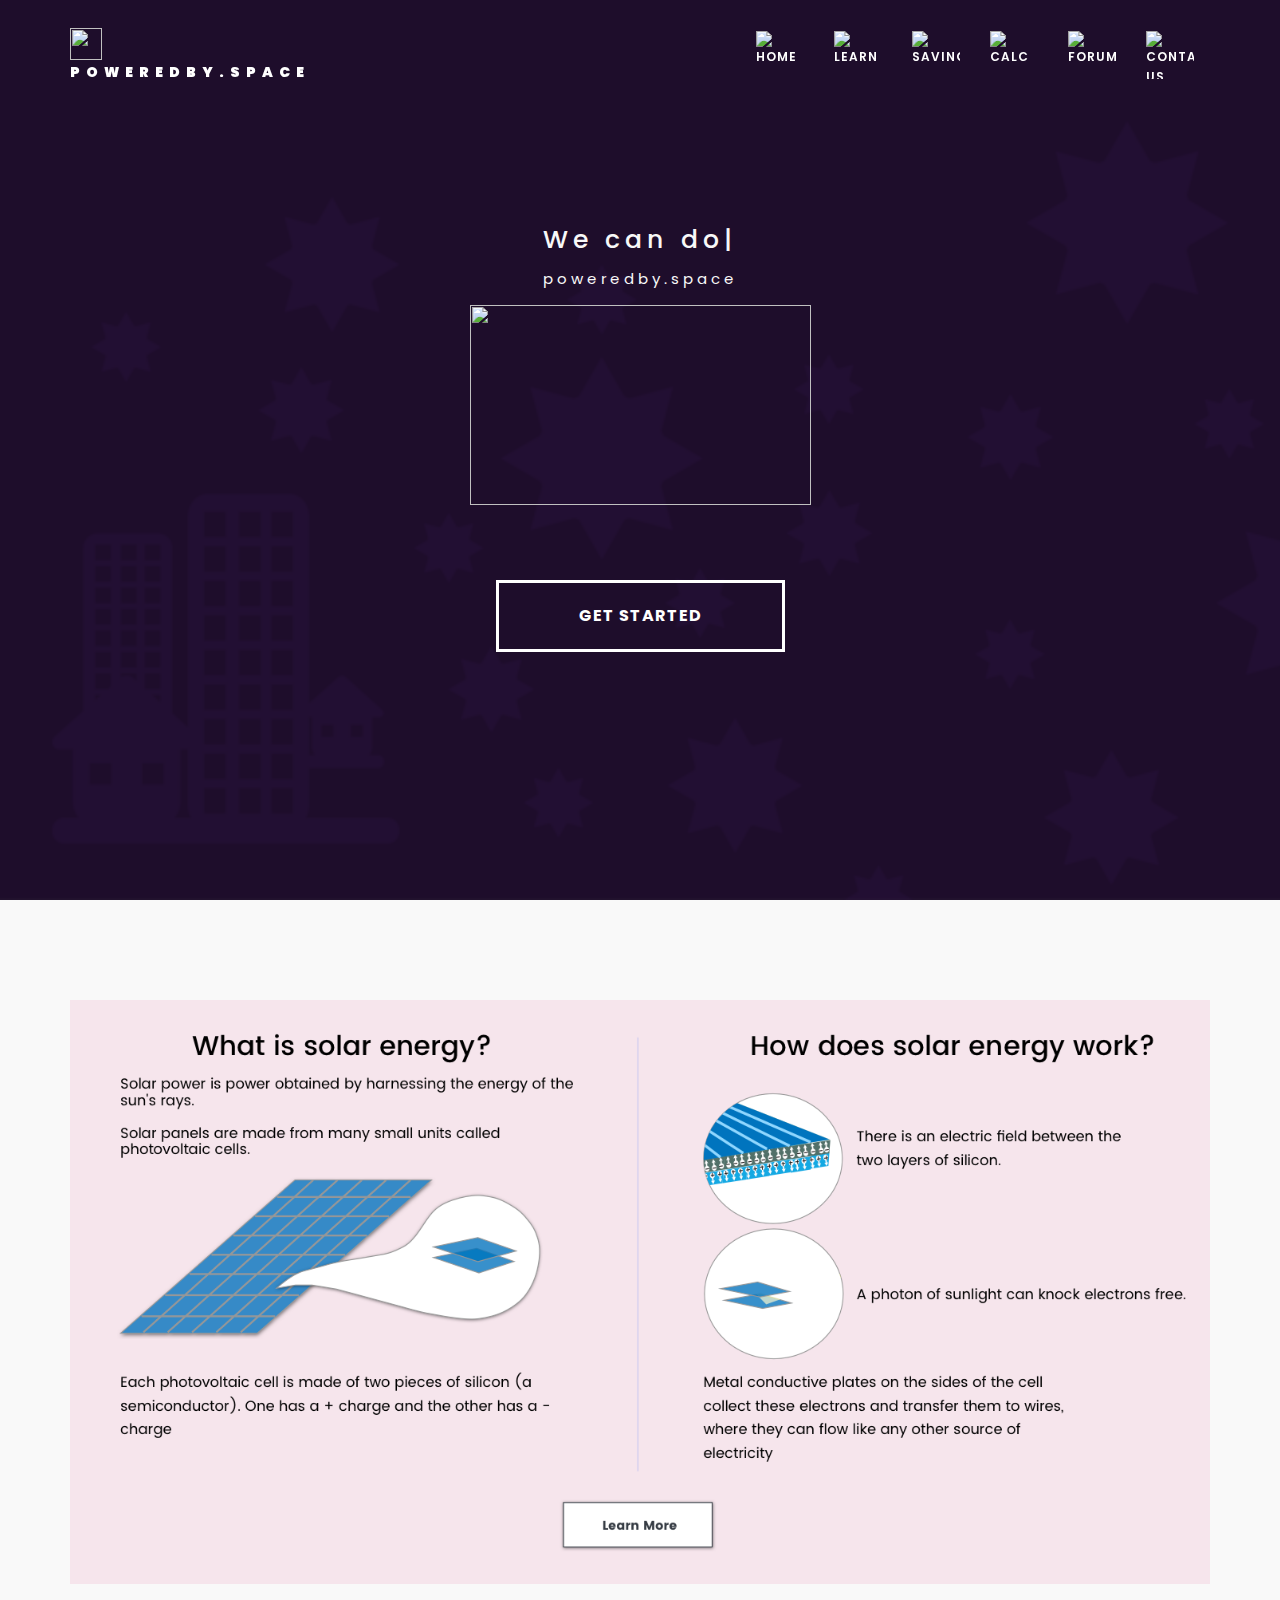
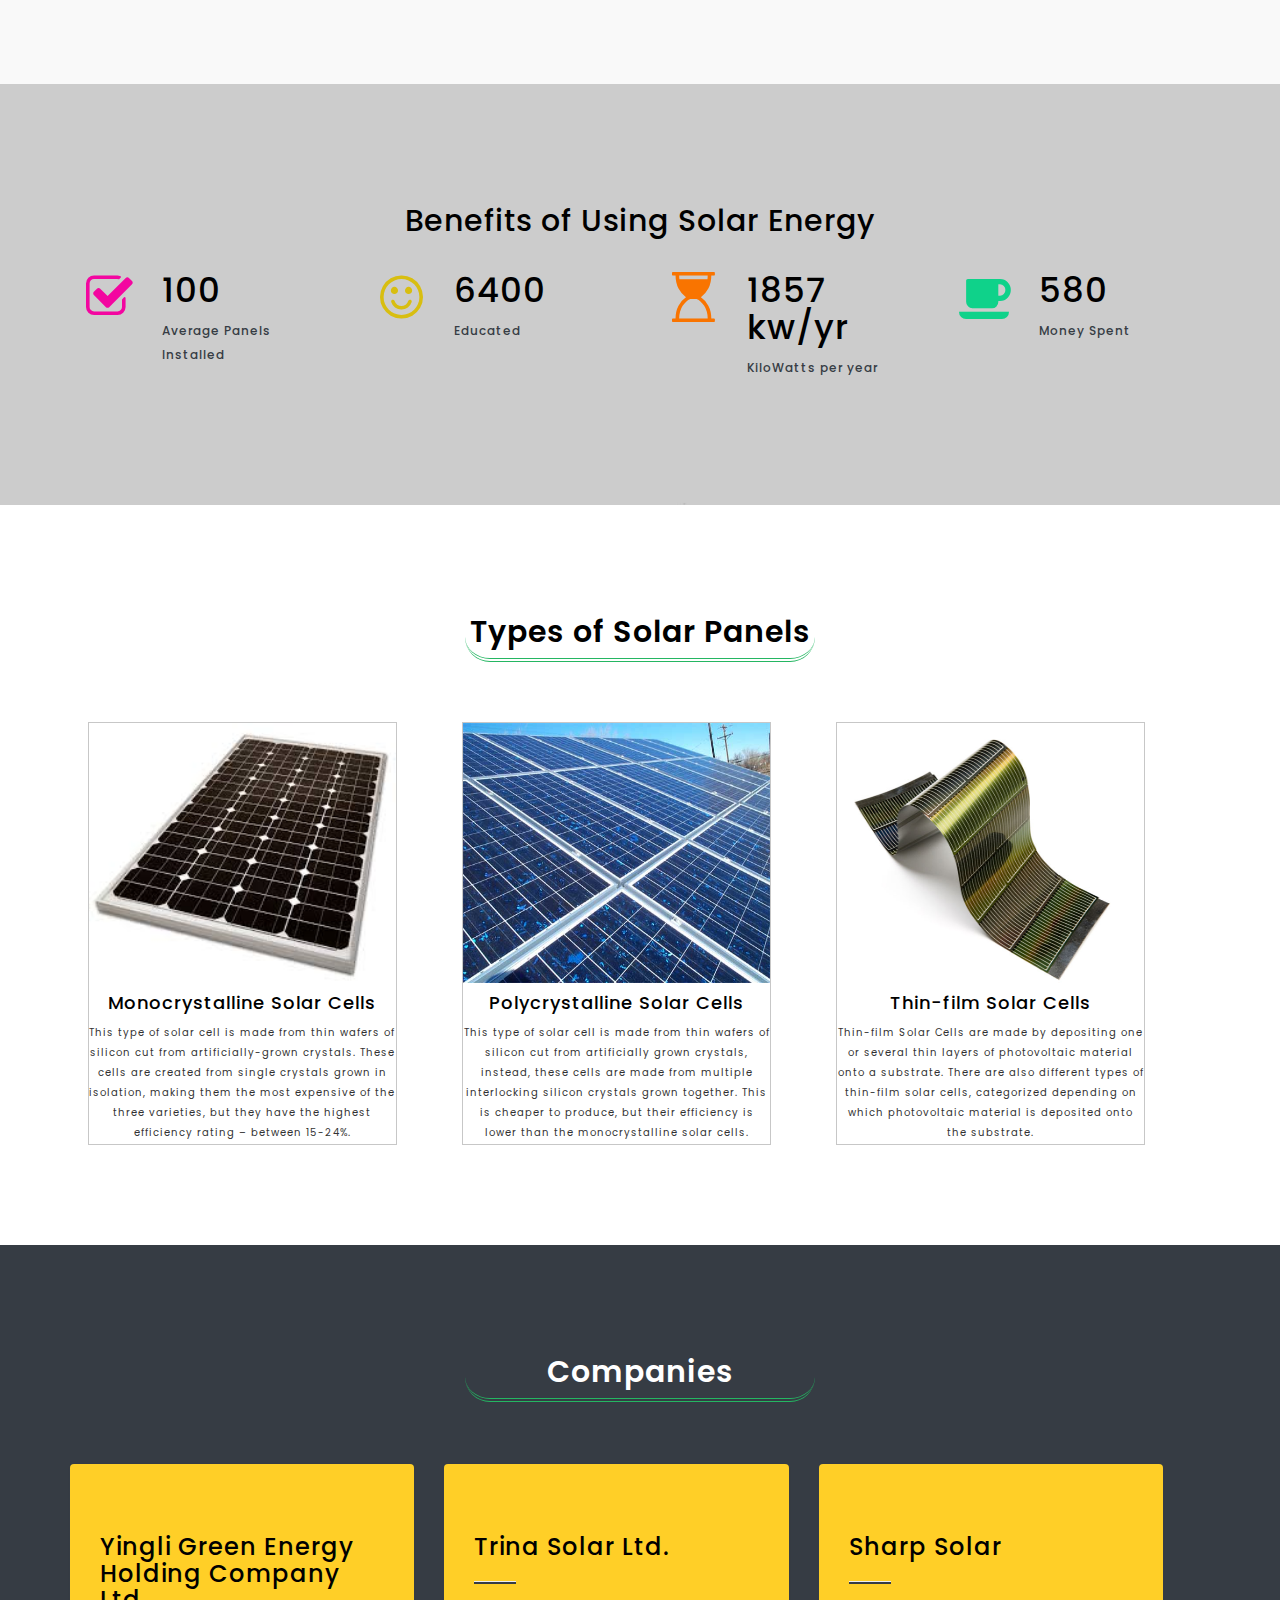
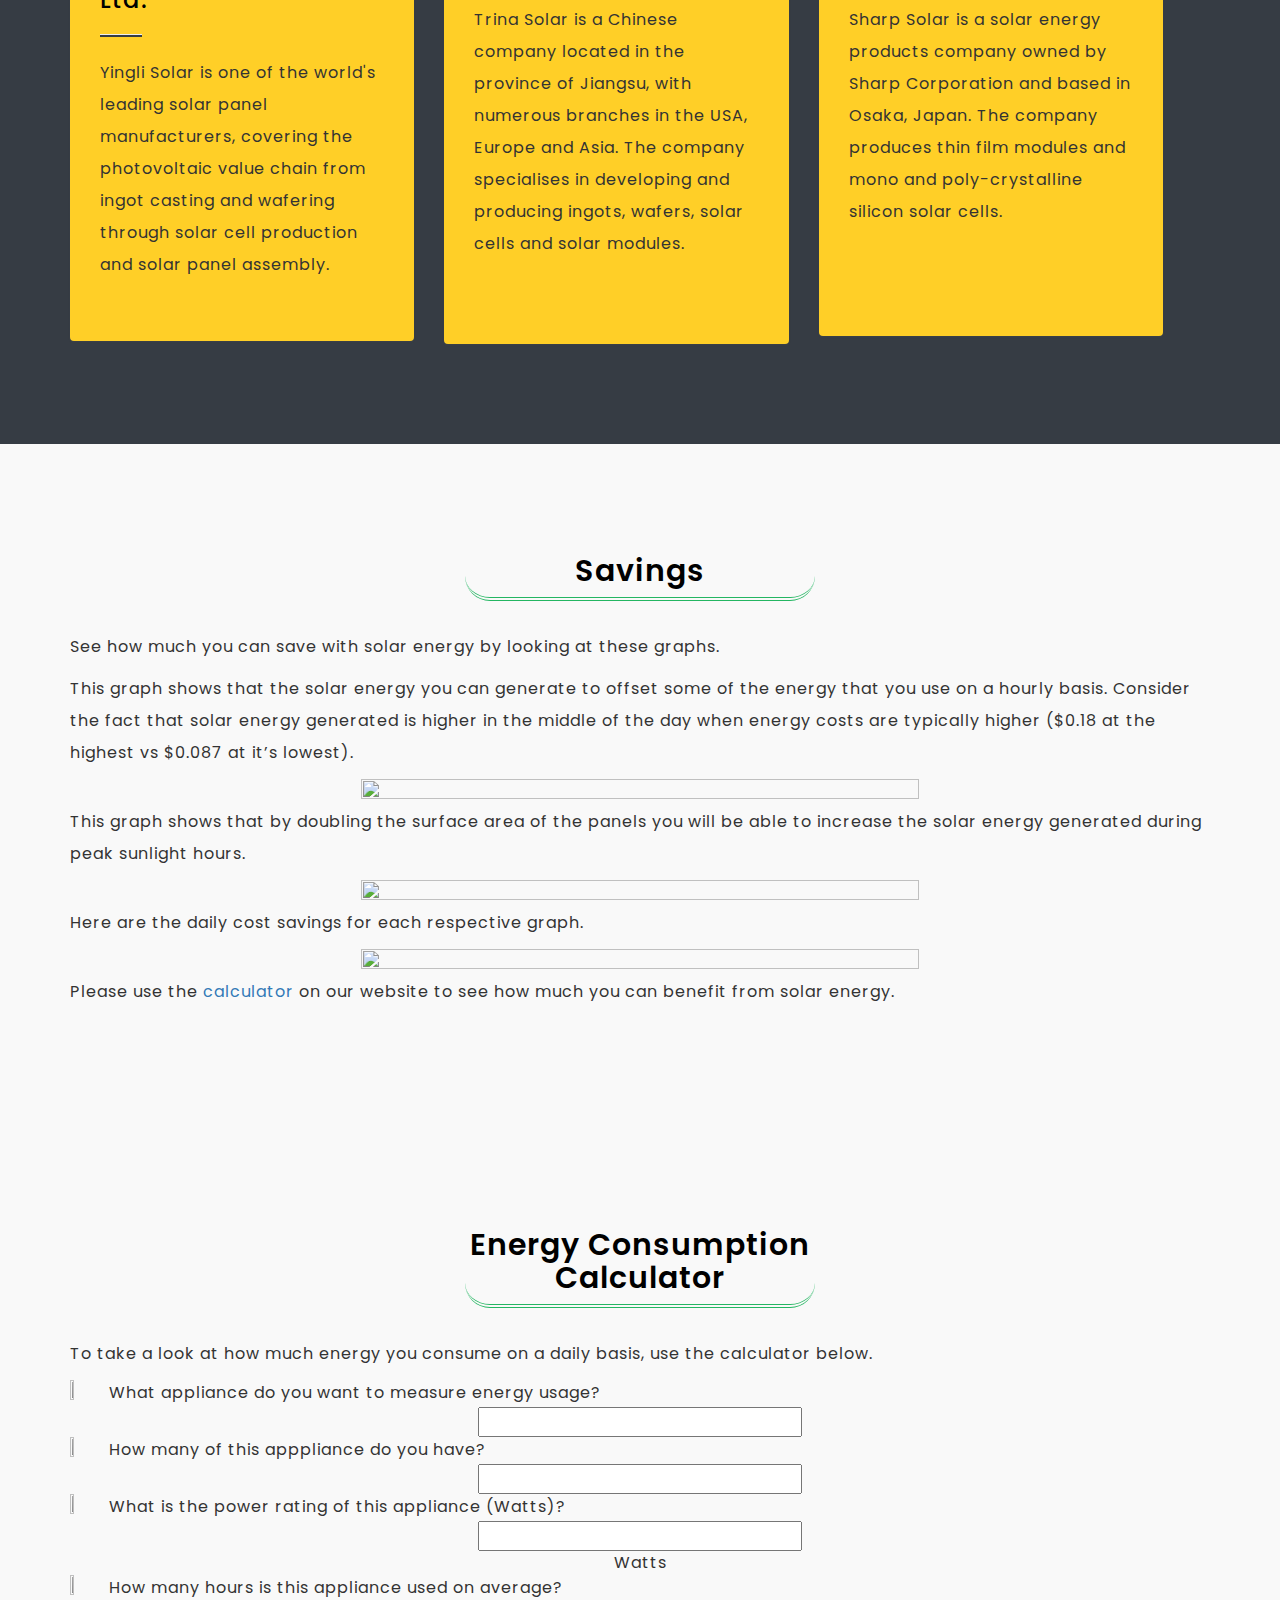
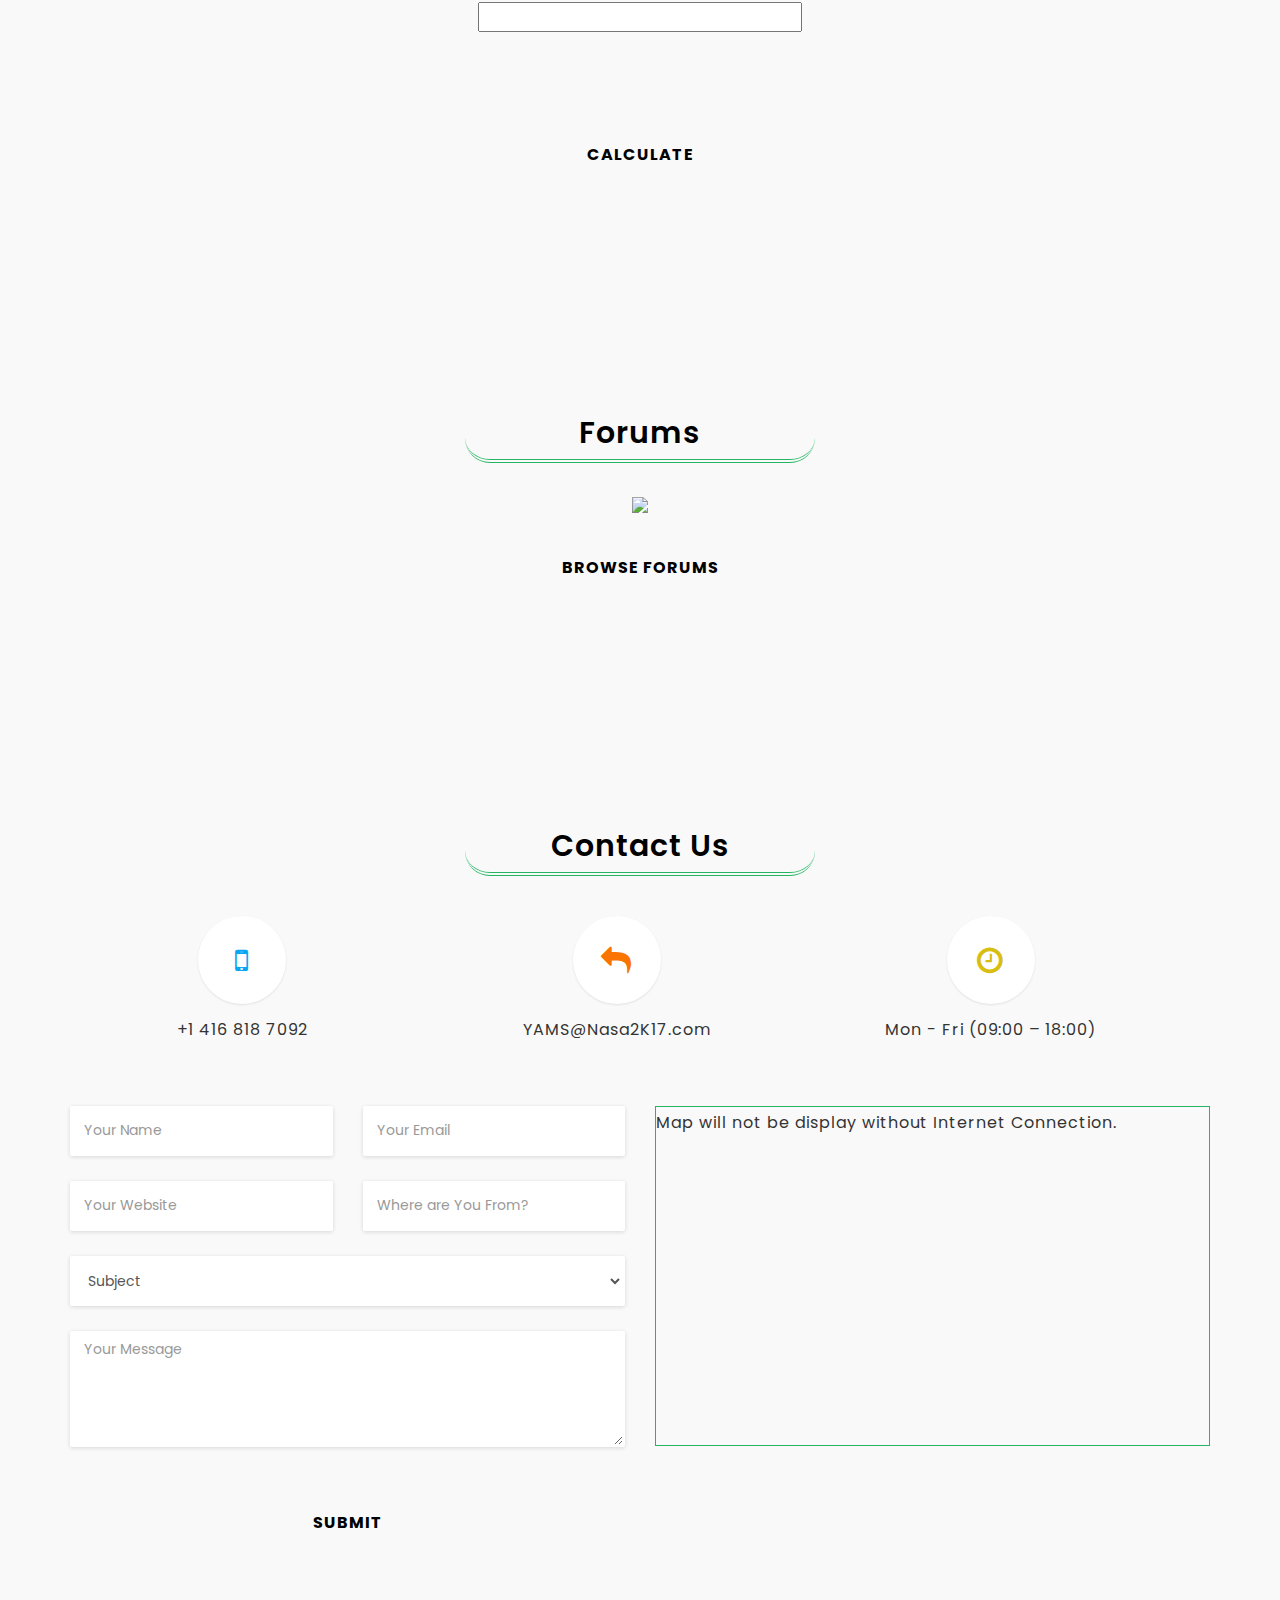
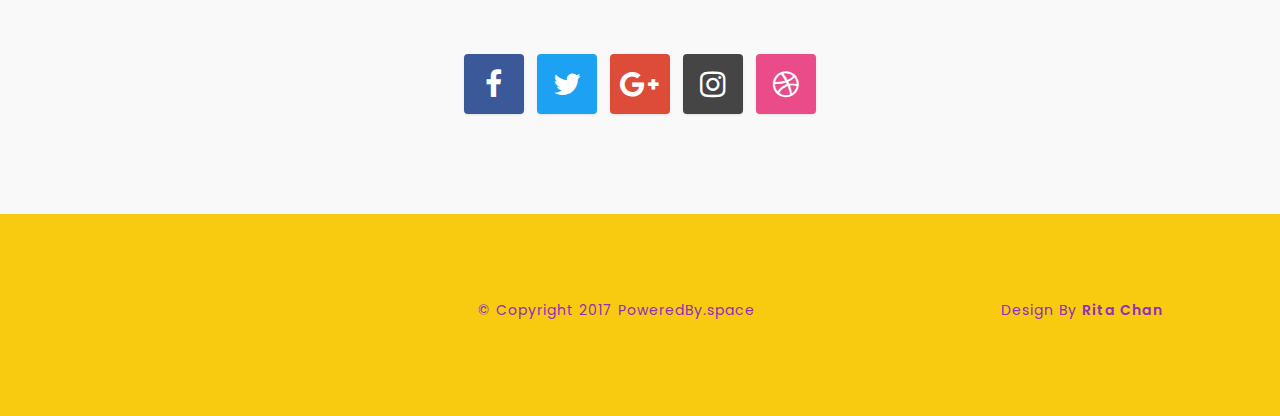
==== commit 2e8c89f1: "included how it works" ====
--- a/index.html
+++ b/index.html
@@ -190,7 +190,7 @@
                   	<div class="col-sm-12">
                       	<div class="section-title">
 			</div>
-                          	<center><img src="https://files.slack.com/files-pri/T0ZF9BMT3-F56NHGS2Y/screen_shot_2017-04-30_at_2.30.55_pm.png" class="squareHuge" /> </center>
+                          	<center><img src="images/how it works.png" class="squareHuge" /> </center>
 				
 			</div>
               	</div>
--- a/css/plugin.css
+++ b/css/plugin.css
@@ -1,785 +1,785 @@
-/* Table Of Content
-
-  1. Bootstrap
-  2. Magnific Popup
-  3. Owl Carousel
-  4. Font Awesome
-
-*/
-
-
-
-/*!
- * Bootstrap v3.3.7 (http://getbootstrap.com)
- * Copyright 2011-2016 Twitter, Inc.
- * Licensed under MIT (https://github.com/twbs/bootstrap/blob/master/LICENSE)
- *//*! normalize.css v3.0.3 | MIT License | github.com/necolas/normalize.css */html{font-family:sans-serif;-webkit-text-size-adjust:100%;-ms-text-size-adjust:100%}body{margin:0}article,aside,details,figcaption,figure,footer,header,hgroup,main,menu,nav,section,summary{display:block}audio,canvas,progress,video{display:inline-block;vertical-align:baseline}audio:not([controls]){display:none;height:0}[hidden],template{display:none}a{background-color:transparent}a:active,a:hover{outline:0}abbr[title]{border-bottom:1px dotted}b,strong{font-weight:700}dfn{font-style:italic}h1{margin:.67em 0;font-size:2em}mark{color:#000;background:#ff0}small{font-size:80%}sub,sup{position:relative;font-size:75%;line-height:0;vertical-align:baseline}sup{top:-.5em}sub{bottom:-.25em}img{border:0}svg:not(:root){overflow:hidden}figure{margin:1em 40px}hr{height:0;-webkit-box-sizing:content-box;-moz-box-sizing:content-box;box-sizing:content-box}pre{overflow:auto}code,kbd,pre,samp{font-family:monospace,monospace;font-size:1em}button,input,optgroup,select,textarea{margin:0;font:inherit;color:inherit}button{overflow:visible}button,select{text-transform:none}button,html input[type=button],input[type=reset],input[type=submit]{-webkit-appearance:button;cursor:pointer}button[disabled],html input[disabled]{cursor:default}button::-moz-focus-inner,input::-moz-focus-inner{padding:0;border:0}input{line-height:normal}input[type=checkbox],input[type=radio]{-webkit-box-sizing:border-box;-moz-box-sizing:border-box;box-sizing:border-box;padding:0}input[type=number]::-webkit-inner-spin-button,input[type=number]::-webkit-outer-spin-button{height:auto}input[type=search]{-webkit-box-sizing:content-box;-moz-box-sizing:content-box;box-sizing:content-box;-webkit-appearance:textfield}input[type=search]::-webkit-search-cancel-button,input[type=search]::-webkit-search-decoration{-webkit-appearance:none}fieldset{padding:.35em .625em .75em;margin:0 2px;border:1px solid silver}legend{padding:0;border:0}textarea{overflow:auto}optgroup{font-weight:700}table{border-spacing:0;border-collapse:collapse}td,th{padding:0}/*! Source: https://github.com/h5bp/html5-boilerplate/blob/master/src/css/main.css */@media print{*,:after,:before{color:#000!important;text-shadow:none!important;background:0 0!important;-webkit-box-shadow:none!important;box-shadow:none!important}a,a:visited{text-decoration:underline}a[href]:after{content:" (" attr(href) ")"}abbr[title]:after{content:" (" attr(title) ")"}a[href^="javascript:"]:after,a[href^="#"]:after{content:""}blockquote,pre{border:1px solid #999;page-break-inside:avoid}thead{display:table-header-group}img,tr{page-break-inside:avoid}img{max-width:100%!important}h2,h3,p{orphans:3;widows:3}h2,h3{page-break-after:avoid}.navbar{display:none}.btn>.caret,.dropup>.btn>.caret{border-top-color:#000!important}.label{border:1px solid #000}.table{border-collapse:collapse!important}.table td,.table th{background-color:#fff!important}.table-bordered td,.table-bordered th{border:1px solid #ddd!important}}@font-face{font-family:'Glyphicons Halflings';src:url(../fonts/glyphicons-halflings-regular.eot);src:url(../fonts/glyphicons-halflings-regular.eot?#iefix) format('embedded-opentype'),url(../fonts/glyphicons-halflings-regular.woff2) format('woff2'),url(../fonts/glyphicons-halflings-regular.woff) format('woff'),url(../fonts/glyphicons-halflings-regular.ttf) format('truetype'),url(../fonts/glyphicons-halflings-regular.svg#glyphicons_halflingsregular) format('svg')}.glyphicon{position:relative;top:1px;display:inline-block;font-family:'Glyphicons Halflings';font-style:normal;font-weight:400;line-height:1;-webkit-font-smoothing:antialiased;-moz-osx-font-smoothing:grayscale}.glyphicon-asterisk:before{content:"\002a"}.glyphicon-plus:before{content:"\002b"}.glyphicon-eur:before,.glyphicon-euro:before{content:"\20ac"}.glyphicon-minus:before{content:"\2212"}.glyphicon-cloud:before{content:"\2601"}.glyphicon-envelope:before{content:"\2709"}.glyphicon-pencil:before{content:"\270f"}.glyphicon-glass:before{content:"\e001"}.glyphicon-music:before{content:"\e002"}.glyphicon-search:before{content:"\e003"}.glyphicon-heart:before{content:"\e005"}.glyphicon-star:before{content:"\e006"}.glyphicon-star-empty:before{content:"\e007"}.glyphicon-user:before{content:"\e008"}.glyphicon-film:before{content:"\e009"}.glyphicon-th-large:before{content:"\e010"}.glyphicon-th:before{content:"\e011"}.glyphicon-th-list:before{content:"\e012"}.glyphicon-ok:before{content:"\e013"}.glyphicon-remove:before{content:"\e014"}.glyphicon-zoom-in:before{content:"\e015"}.glyphicon-zoom-out:before{content:"\e016"}.glyphicon-off:before{content:"\e017"}.glyphicon-signal:before{content:"\e018"}.glyphicon-cog:before{content:"\e019"}.glyphicon-trash:before{content:"\e020"}.glyphicon-home:before{content:"\e021"}.glyphicon-file:before{content:"\e022"}.glyphicon-time:before{content:"\e023"}.glyphicon-road:before{content:"\e024"}.glyphicon-download-alt:before{content:"\e025"}.glyphicon-download:before{content:"\e026"}.glyphicon-upload:before{content:"\e027"}.glyphicon-inbox:before{content:"\e028"}.glyphicon-play-circle:before{content:"\e029"}.glyphicon-repeat:before{content:"\e030"}.glyphicon-refresh:before{content:"\e031"}.glyphicon-list-alt:before{content:"\e032"}.glyphicon-lock:before{content:"\e033"}.glyphicon-flag:before{content:"\e034"}.glyphicon-headphones:before{content:"\e035"}.glyphicon-volume-off:before{content:"\e036"}.glyphicon-volume-down:before{content:"\e037"}.glyphicon-volume-up:before{content:"\e038"}.glyphicon-qrcode:before{content:"\e039"}.glyphicon-barcode:before{content:"\e040"}.glyphicon-tag:before{content:"\e041"}.glyphicon-tags:before{content:"\e042"}.glyphicon-book:before{content:"\e043"}.glyphicon-bookmark:before{content:"\e044"}.glyphicon-print:before{content:"\e045"}.glyphicon-camera:before{content:"\e046"}.glyphicon-font:before{content:"\e047"}.glyphicon-bold:before{content:"\e048"}.glyphicon-italic:before{content:"\e049"}.glyphicon-text-height:before{content:"\e050"}.glyphicon-text-width:before{content:"\e051"}.glyphicon-align-left:before{content:"\e052"}.glyphicon-align-center:before{content:"\e053"}.glyphicon-align-right:before{content:"\e054"}.glyphicon-align-justify:before{content:"\e055"}.glyphicon-list:before{content:"\e056"}.glyphicon-indent-left:before{content:"\e057"}.glyphicon-indent-right:before{content:"\e058"}.glyphicon-facetime-video:before{content:"\e059"}.glyphicon-picture:before{content:"\e060"}.glyphicon-map-marker:before{content:"\e062"}.glyphicon-adjust:before{content:"\e063"}.glyphicon-tint:before{content:"\e064"}.glyphicon-edit:before{content:"\e065"}.glyphicon-share:before{content:"\e066"}.glyphicon-check:before{content:"\e067"}.glyphicon-move:before{content:"\e068"}.glyphicon-step-backward:before{content:"\e069"}.glyphicon-fast-backward:before{content:"\e070"}.glyphicon-backward:before{content:"\e071"}.glyphicon-play:before{content:"\e072"}.glyphicon-pause:before{content:"\e073"}.glyphicon-stop:before{content:"\e074"}.glyphicon-forward:before{content:"\e075"}.glyphicon-fast-forward:before{content:"\e076"}.glyphicon-step-forward:before{content:"\e077"}.glyphicon-eject:before{content:"\e078"}.glyphicon-chevron-left:before{content:"\e079"}.glyphicon-chevron-right:before{content:"\e080"}.glyphicon-plus-sign:before{content:"\e081"}.glyphicon-minus-sign:before{content:"\e082"}.glyphicon-remove-sign:before{content:"\e083"}.glyphicon-ok-sign:before{content:"\e084"}.glyphicon-question-sign:before{content:"\e085"}.glyphicon-info-sign:before{content:"\e086"}.glyphicon-screenshot:before{content:"\e087"}.glyphicon-remove-circle:before{content:"\e088"}.glyphicon-ok-circle:before{content:"\e089"}.glyphicon-ban-circle:before{content:"\e090"}.glyphicon-arrow-left:before{content:"\e091"}.glyphicon-arrow-right:before{content:"\e092"}.glyphicon-arrow-up:before{content:"\e093"}.glyphicon-arrow-down:before{content:"\e094"}.glyphicon-share-alt:before{content:"\e095"}.glyphicon-resize-full:before{content:"\e096"}.glyphicon-resize-small:before{content:"\e097"}.glyphicon-exclamation-sign:before{content:"\e101"}.glyphicon-gift:before{content:"\e102"}.glyphicon-leaf:before{content:"\e103"}.glyphicon-fire:before{content:"\e104"}.glyphicon-eye-open:before{content:"\e105"}.glyphicon-eye-close:before{content:"\e106"}.glyphicon-warning-sign:before{content:"\e107"}.glyphicon-plane:before{content:"\e108"}.glyphicon-calendar:before{content:"\e109"}.glyphicon-random:before{content:"\e110"}.glyphicon-comment:before{content:"\e111"}.glyphicon-magnet:before{content:"\e112"}.glyphicon-chevron-up:before{content:"\e113"}.glyphicon-chevron-down:before{content:"\e114"}.glyphicon-retweet:before{content:"\e115"}.glyphicon-shopping-cart:before{content:"\e116"}.glyphicon-folder-close:before{content:"\e117"}.glyphicon-folder-open:before{content:"\e118"}.glyphicon-resize-vertical:before{content:"\e119"}.glyphicon-resize-horizontal:before{content:"\e120"}.glyphicon-hdd:before{content:"\e121"}.glyphicon-bullhorn:before{content:"\e122"}.glyphicon-bell:before{content:"\e123"}.glyphicon-certificate:before{content:"\e124"}.glyphicon-thumbs-up:before{content:"\e125"}.glyphicon-thumbs-down:before{content:"\e126"}.glyphicon-hand-right:before{content:"\e127"}.glyphicon-hand-left:before{content:"\e128"}.glyphicon-hand-up:before{content:"\e129"}.glyphicon-hand-down:before{content:"\e130"}.glyphicon-circle-arrow-right:before{content:"\e131"}.glyphicon-circle-arrow-left:before{content:"\e132"}.glyphicon-circle-arrow-up:before{content:"\e133"}.glyphicon-circle-arrow-down:before{content:"\e134"}.glyphicon-globe:before{content:"\e135"}.glyphicon-wrench:before{content:"\e136"}.glyphicon-tasks:before{content:"\e137"}.glyphicon-filter:before{content:"\e138"}.glyphicon-briefcase:before{content:"\e139"}.glyphicon-fullscreen:before{content:"\e140"}.glyphicon-dashboard:before{content:"\e141"}.glyphicon-paperclip:before{content:"\e142"}.glyphicon-heart-empty:before{content:"\e143"}.glyphicon-link:before{content:"\e144"}.glyphicon-phone:before{content:"\e145"}.glyphicon-pushpin:before{content:"\e146"}.glyphicon-usd:before{content:"\e148"}.glyphicon-gbp:before{content:"\e149"}.glyphicon-sort:before{content:"\e150"}.glyphicon-sort-by-alphabet:before{content:"\e151"}.glyphicon-sort-by-alphabet-alt:before{content:"\e152"}.glyphicon-sort-by-order:before{content:"\e153"}.glyphicon-sort-by-order-alt:before{content:"\e154"}.glyphicon-sort-by-attributes:before{content:"\e155"}.glyphicon-sort-by-attributes-alt:before{content:"\e156"}.glyphicon-unchecked:before{content:"\e157"}.glyphicon-expand:before{content:"\e158"}.glyphicon-collapse-down:before{content:"\e159"}.glyphicon-collapse-up:before{content:"\e160"}.glyphicon-log-in:before{content:"\e161"}.glyphicon-flash:before{content:"\e162"}.glyphicon-log-out:before{content:"\e163"}.glyphicon-new-window:before{content:"\e164"}.glyphicon-record:before{content:"\e165"}.glyphicon-save:before{content:"\e166"}.glyphicon-open:before{content:"\e167"}.glyphicon-saved:before{content:"\e168"}.glyphicon-import:before{content:"\e169"}.glyphicon-export:before{content:"\e170"}.glyphicon-send:before{content:"\e171"}.glyphicon-floppy-disk:before{content:"\e172"}.glyphicon-floppy-saved:before{content:"\e173"}.glyphicon-floppy-remove:before{content:"\e174"}.glyphicon-floppy-save:before{content:"\e175"}.glyphicon-floppy-open:before{content:"\e176"}.glyphicon-credit-card:before{content:"\e177"}.glyphicon-transfer:before{content:"\e178"}.glyphicon-cutlery:before{content:"\e179"}.glyphicon-header:before{content:"\e180"}.glyphicon-compressed:before{content:"\e181"}.glyphicon-earphone:before{content:"\e182"}.glyphicon-phone-alt:before{content:"\e183"}.glyphicon-tower:before{content:"\e184"}.glyphicon-stats:before{content:"\e185"}.glyphicon-sd-video:before{content:"\e186"}.glyphicon-hd-video:before{content:"\e187"}.glyphicon-subtitles:before{content:"\e188"}.glyphicon-sound-stereo:before{content:"\e189"}.glyphicon-sound-dolby:before{content:"\e190"}.glyphicon-sound-5-1:before{content:"\e191"}.glyphicon-sound-6-1:before{content:"\e192"}.glyphicon-sound-7-1:before{content:"\e193"}.glyphicon-copyright-mark:before{content:"\e194"}.glyphicon-registration-mark:before{content:"\e195"}.glyphicon-cloud-download:before{content:"\e197"}.glyphicon-cloud-upload:before{content:"\e198"}.glyphicon-tree-conifer:before{content:"\e199"}.glyphicon-tree-deciduous:before{content:"\e200"}.glyphicon-cd:before{content:"\e201"}.glyphicon-save-file:before{content:"\e202"}.glyphicon-open-file:before{content:"\e203"}.glyphicon-level-up:before{content:"\e204"}.glyphicon-copy:before{content:"\e205"}.glyphicon-paste:before{content:"\e206"}.glyphicon-alert:before{content:"\e209"}.glyphicon-equalizer:before{content:"\e210"}.glyphicon-king:before{content:"\e211"}.glyphicon-queen:before{content:"\e212"}.glyphicon-pawn:before{content:"\e213"}.glyphicon-bishop:before{content:"\e214"}.glyphicon-knight:before{content:"\e215"}.glyphicon-baby-formula:before{content:"\e216"}.glyphicon-tent:before{content:"\26fa"}.glyphicon-blackboard:before{content:"\e218"}.glyphicon-bed:before{content:"\e219"}.glyphicon-apple:before{content:"\f8ff"}.glyphicon-erase:before{content:"\e221"}.glyphicon-hourglass:before{content:"\231b"}.glyphicon-lamp:before{content:"\e223"}.glyphicon-duplicate:before{content:"\e224"}.glyphicon-piggy-bank:before{content:"\e225"}.glyphicon-scissors:before{content:"\e226"}.glyphicon-bitcoin:before{content:"\e227"}.glyphicon-btc:before{content:"\e227"}.glyphicon-xbt:before{content:"\e227"}.glyphicon-yen:before{content:"\00a5"}.glyphicon-jpy:before{content:"\00a5"}.glyphicon-ruble:before{content:"\20bd"}.glyphicon-rub:before{content:"\20bd"}.glyphicon-scale:before{content:"\e230"}.glyphicon-ice-lolly:before{content:"\e231"}.glyphicon-ice-lolly-tasted:before{content:"\e232"}.glyphicon-education:before{content:"\e233"}.glyphicon-option-horizontal:before{content:"\e234"}.glyphicon-option-vertical:before{content:"\e235"}.glyphicon-menu-hamburger:before{content:"\e236"}.glyphicon-modal-window:before{content:"\e237"}.glyphicon-oil:before{content:"\e238"}.glyphicon-grain:before{content:"\e239"}.glyphicon-sunglasses:before{content:"\e240"}.glyphicon-text-size:before{content:"\e241"}.glyphicon-text-color:before{content:"\e242"}.glyphicon-text-background:before{content:"\e243"}.glyphicon-object-align-top:before{content:"\e244"}.glyphicon-object-align-bottom:before{content:"\e245"}.glyphicon-object-align-horizontal:before{content:"\e246"}.glyphicon-object-align-left:before{content:"\e247"}.glyphicon-object-align-vertical:before{content:"\e248"}.glyphicon-object-align-right:before{content:"\e249"}.glyphicon-triangle-right:before{content:"\e250"}.glyphicon-triangle-left:before{content:"\e251"}.glyphicon-triangle-bottom:before{content:"\e252"}.glyphicon-triangle-top:before{content:"\e253"}.glyphicon-console:before{content:"\e254"}.glyphicon-superscript:before{content:"\e255"}.glyphicon-subscript:before{content:"\e256"}.glyphicon-menu-left:before{content:"\e257"}.glyphicon-menu-right:before{content:"\e258"}.glyphicon-menu-down:before{content:"\e259"}.glyphicon-menu-up:before{content:"\e260"}*{-webkit-box-sizing:border-box;-moz-box-sizing:border-box;box-sizing:border-box}:after,:before{-webkit-box-sizing:border-box;-moz-box-sizing:border-box;box-sizing:border-box}html{font-size:10px;-webkit-tap-highlight-color:rgba(0,0,0,0)}body{font-family:"Helvetica Neue",Helvetica,Arial,sans-serif;font-size:14px;line-height:1.42857143;color:#333;background-color:#fff}button,input,select,textarea{font-family:inherit;font-size:inherit;line-height:inherit}a{color:#337ab7;text-decoration:none}a:focus,a:hover{color:#23527c;text-decoration:underline}a:focus{outline:5px auto -webkit-focus-ring-color;outline-offset:-2px}figure{margin:0}img{vertical-align:middle}.carousel-inner>.item>a>img,.carousel-inner>.item>img,.img-responsive,.thumbnail a>img,.thumbnail>img{display:block;max-width:100%;height:auto}.img-rounded{border-radius:6px}.img-thumbnail{display:inline-block;max-width:100%;height:auto;padding:4px;line-height:1.42857143;background-color:#fff;border:1px solid #ddd;border-radius:4px;-webkit-transition:all .2s ease-in-out;-o-transition:all .2s ease-in-out;transition:all .2s ease-in-out}.img-circle{border-radius:50%}hr{margin-top:20px;margin-bottom:20px;border:0;border-top:1px solid #eee}.sr-only{position:absolute;width:1px;height:1px;padding:0;margin:-1px;overflow:hidden;clip:rect(0,0,0,0);border:0}.sr-only-focusable:active,.sr-only-focusable:focus{position:static;width:auto;height:auto;margin:0;overflow:visible;clip:auto}[role=button]{cursor:pointer}.h1,.h2,.h3,.h4,.h5,.h6,h1,h2,h3,h4,h5,h6{font-family:inherit;font-weight:500;line-height:1.1;color:inherit}.h1 .small,.h1 small,.h2 .small,.h2 small,.h3 .small,.h3 small,.h4 .small,.h4 small,.h5 .small,.h5 small,.h6 .small,.h6 small,h1 .small,h1 small,h2 .small,h2 small,h3 .small,h3 small,h4 .small,h4 small,h5 .small,h5 small,h6 .small,h6 small{font-weight:400;line-height:1;color:#777}.h1,.h2,.h3,h1,h2,h3{margin-top:20px;margin-bottom:10px}.h1 .small,.h1 small,.h2 .small,.h2 small,.h3 .small,.h3 small,h1 .small,h1 small,h2 .small,h2 small,h3 .small,h3 small{font-size:65%}.h4,.h5,.h6,h4,h5,h6{margin-top:10px;margin-bottom:10px}.h4 .small,.h4 small,.h5 .small,.h5 small,.h6 .small,.h6 small,h4 .small,h4 small,h5 .small,h5 small,h6 .small,h6 small{font-size:75%}.h1,h1{font-size:36px}.h2,h2{font-size:30px}.h3,h3{font-size:24px}.h4,h4{font-size:18px}.h5,h5{font-size:14px}.h6,h6{font-size:12px}p{margin:0 0 10px}.lead{margin-bottom:20px;font-size:16px;font-weight:300;line-height:1.4}@media (min-width:768px){.lead{font-size:21px}}.small,small{font-size:85%}.mark,mark{padding:.2em;background-color:#fcf8e3}.text-left{text-align:left}.text-right{text-align:right}.text-center{text-align:center}.text-justify{text-align:justify}.text-nowrap{white-space:nowrap}.text-lowercase{text-transform:lowercase}.text-uppercase{text-transform:uppercase}.text-capitalize{text-transform:capitalize}.text-muted{color:#777}.text-primary{color:#337ab7}a.text-primary:focus,a.text-primary:hover{color:#286090}.text-success{color:#3c763d}a.text-success:focus,a.text-success:hover{color:#2b542c}.text-info{color:#31708f}a.text-info:focus,a.text-info:hover{color:#245269}.text-warning{color:#8a6d3b}a.text-warning:focus,a.text-warning:hover{color:#66512c}.text-danger{color:#a94442}a.text-danger:focus,a.text-danger:hover{color:#843534}.bg-primary{color:#fff;background-color:#337ab7}a.bg-primary:focus,a.bg-primary:hover{background-color:#286090}.bg-success{background-color:#dff0d8}a.bg-success:focus,a.bg-success:hover{background-color:#c1e2b3}.bg-info{background-color:#d9edf7}a.bg-info:focus,a.bg-info:hover{background-color:#afd9ee}.bg-warning{background-color:#fcf8e3}a.bg-warning:focus,a.bg-warning:hover{background-color:#f7ecb5}.bg-danger{background-color:#f2dede}a.bg-danger:focus,a.bg-danger:hover{background-color:#e4b9b9}.page-header{padding-bottom:9px;margin:40px 0 20px;border-bottom:1px solid #eee}ol,ul{margin-top:0;margin-bottom:10px}ol ol,ol ul,ul ol,ul ul{margin-bottom:0}.list-unstyled{padding-left:0;list-style:none}.list-inline{padding-left:0;margin-left:-5px;list-style:none}.list-inline>li{display:inline-block;padding-right:5px;padding-left:5px}dl{margin-top:0;margin-bottom:20px}dd,dt{line-height:1.42857143}dt{font-weight:700}dd{margin-left:0}@media (min-width:768px){.dl-horizontal dt{float:left;width:160px;overflow:hidden;clear:left;text-align:right;text-overflow:ellipsis;white-space:nowrap}.dl-horizontal dd{margin-left:180px}}abbr[data-original-title],abbr[title]{cursor:help;border-bottom:1px dotted #777}.initialism{font-size:90%;text-transform:uppercase}blockquote{padding:10px 20px;margin:0 0 20px;font-size:17.5px;border-left:5px solid #eee}blockquote ol:last-child,blockquote p:last-child,blockquote ul:last-child{margin-bottom:0}blockquote .small,blockquote footer,blockquote small{display:block;font-size:80%;line-height:1.42857143;color:#777}blockquote .small:before,blockquote footer:before,blockquote small:before{content:'\2014 \00A0'}.blockquote-reverse,blockquote.pull-right{padding-right:15px;padding-left:0;text-align:right;border-right:5px solid #eee;border-left:0}.blockquote-reverse .small:before,.blockquote-reverse footer:before,.blockquote-reverse small:before,blockquote.pull-right .small:before,blockquote.pull-right footer:before,blockquote.pull-right small:before{content:''}.blockquote-reverse .small:after,.blockquote-reverse footer:after,.blockquote-reverse small:after,blockquote.pull-right .small:after,blockquote.pull-right footer:after,blockquote.pull-right small:after{content:'\00A0 \2014'}address{margin-bottom:20px;font-style:normal;line-height:1.42857143}code,kbd,pre,samp{font-family:Menlo,Monaco,Consolas,"Courier New",monospace}code{padding:2px 4px;font-size:90%;color:#c7254e;background-color:#f9f2f4;border-radius:4px}kbd{padding:2px 4px;font-size:90%;color:#fff;background-color:#333;border-radius:3px;-webkit-box-shadow:inset 0 -1px 0 rgba(0,0,0,.25);box-shadow:inset 0 -1px 0 rgba(0,0,0,.25)}kbd kbd{padding:0;font-size:100%;font-weight:700;-webkit-box-shadow:none;box-shadow:none}pre{display:block;padding:9.5px;margin:0 0 10px;font-size:13px;line-height:1.42857143;color:#333;word-break:break-all;word-wrap:break-word;background-color:#f5f5f5;border:1px solid #ccc;border-radius:4px}pre code{padding:0;font-size:inherit;color:inherit;white-space:pre-wrap;background-color:transparent;border-radius:0}.pre-scrollable{max-height:340px;overflow-y:scroll}.container{padding-right:15px;padding-left:15px;margin-right:auto;margin-left:auto}@media (min-width:768px){.container{width:750px}}@media (min-width:992px){.container{width:970px}}@media (min-width:1200px){.container{width:1170px}}.container-fluid{padding-right:15px;padding-left:15px;margin-right:auto;margin-left:auto}.row{margin-right:-15px;margin-left:-15px}.col-lg-1,.col-lg-10,.col-lg-11,.col-lg-12,.col-lg-2,.col-lg-3,.col-lg-4,.col-lg-5,.col-lg-6,.col-lg-7,.col-lg-8,.col-lg-9,.col-md-1,.col-md-10,.col-md-11,.col-md-12,.col-md-2,.col-md-3,.col-md-4,.col-md-5,.col-md-6,.col-md-7,.col-md-8,.col-md-9,.col-sm-1,.col-sm-10,.col-sm-11,.col-sm-12,.col-sm-2,.col-sm-3,.col-sm-4,.col-sm-5,.col-sm-6,.col-sm-7,.col-sm-8,.col-sm-9,.col-xs-1,.col-xs-10,.col-xs-11,.col-xs-12,.col-xs-2,.col-xs-3,.col-xs-4,.col-xs-5,.col-xs-6,.col-xs-7,.col-xs-8,.col-xs-9{position:relative;min-height:1px;padding-right:15px;padding-left:15px}.col-xs-1,.col-xs-10,.col-xs-11,.col-xs-12,.col-xs-2,.col-xs-3,.col-xs-4,.col-xs-5,.col-xs-6,.col-xs-7,.col-xs-8,.col-xs-9{float:left}.col-xs-12{width:100%}.col-xs-11{width:91.66666667%}.col-xs-10{width:83.33333333%}.col-xs-9{width:75%}.col-xs-8{width:66.66666667%}.col-xs-7{width:58.33333333%}.col-xs-6{width:50%}.col-xs-5{width:41.66666667%}.col-xs-4{width:33.33333333%}.col-xs-3{width:25%}.col-xs-2{width:16.66666667%}.col-xs-1{width:8.33333333%}.col-xs-pull-12{right:100%}.col-xs-pull-11{right:91.66666667%}.col-xs-pull-10{right:83.33333333%}.col-xs-pull-9{right:75%}.col-xs-pull-8{right:66.66666667%}.col-xs-pull-7{right:58.33333333%}.col-xs-pull-6{right:50%}.col-xs-pull-5{right:41.66666667%}.col-xs-pull-4{right:33.33333333%}.col-xs-pull-3{right:25%}.col-xs-pull-2{right:16.66666667%}.col-xs-pull-1{right:8.33333333%}.col-xs-pull-0{right:auto}.col-xs-push-12{left:100%}.col-xs-push-11{left:91.66666667%}.col-xs-push-10{left:83.33333333%}.col-xs-push-9{left:75%}.col-xs-push-8{left:66.66666667%}.col-xs-push-7{left:58.33333333%}.col-xs-push-6{left:50%}.col-xs-push-5{left:41.66666667%}.col-xs-push-4{left:33.33333333%}.col-xs-push-3{left:25%}.col-xs-push-2{left:16.66666667%}.col-xs-push-1{left:8.33333333%}.col-xs-push-0{left:auto}.col-xs-offset-12{margin-left:100%}.col-xs-offset-11{margin-left:91.66666667%}.col-xs-offset-10{margin-left:83.33333333%}.col-xs-offset-9{margin-left:75%}.col-xs-offset-8{margin-left:66.66666667%}.col-xs-offset-7{margin-left:58.33333333%}.col-xs-offset-6{margin-left:50%}.col-xs-offset-5{margin-left:41.66666667%}.col-xs-offset-4{margin-left:33.33333333%}.col-xs-offset-3{margin-left:25%}.col-xs-offset-2{margin-left:16.66666667%}.col-xs-offset-1{margin-left:8.33333333%}.col-xs-offset-0{margin-left:0}@media (min-width:768px){.col-sm-1,.col-sm-10,.col-sm-11,.col-sm-12,.col-sm-2,.col-sm-3,.col-sm-4,.col-sm-5,.col-sm-6,.col-sm-7,.col-sm-8,.col-sm-9{float:left}.col-sm-12{width:100%}.col-sm-11{width:91.66666667%}.col-sm-10{width:83.33333333%}.col-sm-9{width:75%}.col-sm-8{width:66.66666667%}.col-sm-7{width:58.33333333%}.col-sm-6{width:50%}.col-sm-5{width:41.66666667%}.col-sm-4{width:33.33333333%}.col-sm-3{width:25%}.col-sm-2{width:16.66666667%}.col-sm-1{width:8.33333333%}.col-sm-pull-12{right:100%}.col-sm-pull-11{right:91.66666667%}.col-sm-pull-10{right:83.33333333%}.col-sm-pull-9{right:75%}.col-sm-pull-8{right:66.66666667%}.col-sm-pull-7{right:58.33333333%}.col-sm-pull-6{right:50%}.col-sm-pull-5{right:41.66666667%}.col-sm-pull-4{right:33.33333333%}.col-sm-pull-3{right:25%}.col-sm-pull-2{right:16.66666667%}.col-sm-pull-1{right:8.33333333%}.col-sm-pull-0{right:auto}.col-sm-push-12{left:100%}.col-sm-push-11{left:91.66666667%}.col-sm-push-10{left:83.33333333%}.col-sm-push-9{left:75%}.col-sm-push-8{left:66.66666667%}.col-sm-push-7{left:58.33333333%}.col-sm-push-6{left:50%}.col-sm-push-5{left:41.66666667%}.col-sm-push-4{left:33.33333333%}.col-sm-push-3{left:25%}.col-sm-push-2{left:16.66666667%}.col-sm-push-1{left:8.33333333%}.col-sm-push-0{left:auto}.col-sm-offset-12{margin-left:100%}.col-sm-offset-11{margin-left:91.66666667%}.col-sm-offset-10{margin-left:83.33333333%}.col-sm-offset-9{margin-left:75%}.col-sm-offset-8{margin-left:66.66666667%}.col-sm-offset-7{margin-left:58.33333333%}.col-sm-offset-6{margin-left:50%}.col-sm-offset-5{margin-left:41.66666667%}.col-sm-offset-4{margin-left:33.33333333%}.col-sm-offset-3{margin-left:25%}.col-sm-offset-2{margin-left:16.66666667%}.col-sm-offset-1{margin-left:8.33333333%}.col-sm-offset-0{margin-left:0}}@media (min-width:992px){.col-md-1,.col-md-10,.col-md-11,.col-md-12,.col-md-2,.col-md-3,.col-md-4,.col-md-5,.col-md-6,.col-md-7,.col-md-8,.col-md-9{float:left}.col-md-12{width:100%}.col-md-11{width:91.66666667%}.col-md-10{width:83.33333333%}.col-md-9{width:75%}.col-md-8{width:66.66666667%}.col-md-7{width:58.33333333%}.col-md-6{width:50%}.col-md-5{width:41.66666667%}.col-md-4{width:32%}.col-md-3{width:25%}.col-md-2{width:16.66666667%}.col-md-1{width:8.33333333%}.col-md-pull-12{right:100%}.col-md-pull-11{right:91.66666667%}.col-md-pull-10{right:83.33333333%}.col-md-pull-9{right:75%}.col-md-pull-8{right:66.66666667%}.col-md-pull-7{right:58.33333333%}.col-md-pull-6{right:50%}.col-md-pull-5{right:41.66666667%}.col-md-pull-4{right:33.33333333%}.col-md-pull-3{right:25%}.col-md-pull-2{right:16.66666667%}.col-md-pull-1{right:8.33333333%}.col-md-pull-0{right:auto}.col-md-push-12{left:100%}.col-md-push-11{left:91.66666667%}.col-md-push-10{left:83.33333333%}.col-md-push-9{left:75%}.col-md-push-8{left:66.66666667%}.col-md-push-7{left:58.33333333%}.col-md-push-6{left:50%}.col-md-push-5{left:41.66666667%}.col-md-push-4{left:33.33333333%}.col-md-push-3{left:25%}.col-md-push-2{left:16.66666667%}.col-md-push-1{left:8.33333333%}.col-md-push-0{left:auto}.col-md-offset-12{margin-left:100%}.col-md-offset-11{margin-left:91.66666667%}.col-md-offset-10{margin-left:83.33333333%}.col-md-offset-9{margin-left:75%}.col-md-offset-8{margin-left:66.66666667%}.col-md-offset-7{margin-left:58.33333333%}.col-md-offset-6{margin-left:50%}.col-md-offset-5{margin-left:41.66666667%}.col-md-offset-4{margin-left:33.33333333%}.col-md-offset-3{margin-left:25%}.col-md-offset-2{margin-left:16.66666667%}.col-md-offset-1{margin-left:8.33333333%}.col-md-offset-0{margin-left:0}}@media (min-width:1200px){.col-lg-1,.col-lg-10,.col-lg-11,.col-lg-12,.col-lg-2,.col-lg-3,.col-lg-4,.col-lg-5,.col-lg-6,.col-lg-7,.col-lg-8,.col-lg-9{float:left}.col-lg-12{width:100%}.col-lg-11{width:91.66666667%}.col-lg-10{width:83.33333333%}.col-lg-9{width:75%}.col-lg-8{width:66.66666667%}.col-lg-7{width:58.33333333%}.col-lg-6{width:50%}.col-lg-5{width:41.66666667%}.col-lg-4{width:33.33333333%}.col-lg-3{width:25%}.col-lg-2{width:16.66666667%}.col-lg-1{width:8.33333333%}.col-lg-pull-12{right:100%}.col-lg-pull-11{right:91.66666667%}.col-lg-pull-10{right:83.33333333%}.col-lg-pull-9{right:75%}.col-lg-pull-8{right:66.66666667%}.col-lg-pull-7{right:58.33333333%}.col-lg-pull-6{right:50%}.col-lg-pull-5{right:41.66666667%}.col-lg-pull-4{right:33.33333333%}.col-lg-pull-3{right:25%}.col-lg-pull-2{right:16.66666667%}.col-lg-pull-1{right:8.33333333%}.col-lg-pull-0{right:auto}.col-lg-push-12{left:100%}.col-lg-push-11{left:91.66666667%}.col-lg-push-10{left:83.33333333%}.col-lg-push-9{left:75%}.col-lg-push-8{left:66.66666667%}.col-lg-push-7{left:58.33333333%}.col-lg-push-6{left:50%}.col-lg-push-5{left:41.66666667%}.col-lg-push-4{left:33.33333333%}.col-lg-push-3{left:25%}.col-lg-push-2{left:16.66666667%}.col-lg-push-1{left:8.33333333%}.col-lg-push-0{left:auto}.col-lg-offset-12{margin-left:100%}.col-lg-offset-11{margin-left:91.66666667%}.col-lg-offset-10{margin-left:83.33333333%}.col-lg-offset-9{margin-left:75%}.col-lg-offset-8{margin-left:66.66666667%}.col-lg-offset-7{margin-left:58.33333333%}.col-lg-offset-6{margin-left:50%}.col-lg-offset-5{margin-left:41.66666667%}.col-lg-offset-4{margin-left:33.33333333%}.col-lg-offset-3{margin-left:25%}.col-lg-offset-2{margin-left:16.66666667%}.col-lg-offset-1{margin-left:8.33333333%}.col-lg-offset-0{margin-left:0}}table{background-color:transparent}caption{padding-top:8px;padding-bottom:8px;color:#777;text-align:left}th{text-align:left}.table{width:100%;max-width:100%;margin-bottom:20px}.table>tbody>tr>td,.table>tbody>tr>th,.table>tfoot>tr>td,.table>tfoot>tr>th,.table>thead>tr>td,.table>thead>tr>th{padding:8px;line-height:1.42857143;vertical-align:top;border-top:1px solid #ddd}.table>thead>tr>th{vertical-align:bottom;border-bottom:2px solid #ddd}.table>caption+thead>tr:first-child>td,.table>caption+thead>tr:first-child>th,.table>colgroup+thead>tr:first-child>td,.table>colgroup+thead>tr:first-child>th,.table>thead:first-child>tr:first-child>td,.table>thead:first-child>tr:first-child>th{border-top:0}.table>tbody+tbody{border-top:2px solid #ddd}.table .table{background-color:#fff}.table-condensed>tbody>tr>td,.table-condensed>tbody>tr>th,.table-condensed>tfoot>tr>td,.table-condensed>tfoot>tr>th,.table-condensed>thead>tr>td,.table-condensed>thead>tr>th{padding:5px}.table-bordered{border:1px solid #ddd}.table-bordered>tbody>tr>td,.table-bordered>tbody>tr>th,.table-bordered>tfoot>tr>td,.table-bordered>tfoot>tr>th,.table-bordered>thead>tr>td,.table-bordered>thead>tr>th{border:1px solid #ddd}.table-bordered>thead>tr>td,.table-bordered>thead>tr>th{border-bottom-width:2px}.table-striped>tbody>tr:nth-of-type(odd){background-color:#f9f9f9}.table-hover>tbody>tr:hover{background-color:#f5f5f5}table col[class*=col-]{position:static;display:table-column;float:none}table td[class*=col-],table th[class*=col-]{position:static;display:table-cell;float:none}.table>tbody>tr.active>td,.table>tbody>tr.active>th,.table>tbody>tr>td.active,.table>tbody>tr>th.active,.table>tfoot>tr.active>td,.table>tfoot>tr.active>th,.table>tfoot>tr>td.active,.table>tfoot>tr>th.active,.table>thead>tr.active>td,.table>thead>tr.active>th,.table>thead>tr>td.active,.table>thead>tr>th.active{background-color:#f5f5f5}.table-hover>tbody>tr.active:hover>td,.table-hover>tbody>tr.active:hover>th,.table-hover>tbody>tr:hover>.active,.table-hover>tbody>tr>td.active:hover,.table-hover>tbody>tr>th.active:hover{background-color:#e8e8e8}.table>tbody>tr.success>td,.table>tbody>tr.success>th,.table>tbody>tr>td.success,.table>tbody>tr>th.success,.table>tfoot>tr.success>td,.table>tfoot>tr.success>th,.table>tfoot>tr>td.success,.table>tfoot>tr>th.success,.table>thead>tr.success>td,.table>thead>tr.success>th,.table>thead>tr>td.success,.table>thead>tr>th.success{background-color:#dff0d8}.table-hover>tbody>tr.success:hover>td,.table-hover>tbody>tr.success:hover>th,.table-hover>tbody>tr:hover>.success,.table-hover>tbody>tr>td.success:hover,.table-hover>tbody>tr>th.success:hover{background-color:#d0e9c6}.table>tbody>tr.info>td,.table>tbody>tr.info>th,.table>tbody>tr>td.info,.table>tbody>tr>th.info,.table>tfoot>tr.info>td,.table>tfoot>tr.info>th,.table>tfoot>tr>td.info,.table>tfoot>tr>th.info,.table>thead>tr.info>td,.table>thead>tr.info>th,.table>thead>tr>td.info,.table>thead>tr>th.info{background-color:#d9edf7}.table-hover>tbody>tr.info:hover>td,.table-hover>tbody>tr.info:hover>th,.table-hover>tbody>tr:hover>.info,.table-hover>tbody>tr>td.info:hover,.table-hover>tbody>tr>th.info:hover{background-color:#c4e3f3}.table>tbody>tr.warning>td,.table>tbody>tr.warning>th,.table>tbody>tr>td.warning,.table>tbody>tr>th.warning,.table>tfoot>tr.warning>td,.table>tfoot>tr.warning>th,.table>tfoot>tr>td.warning,.table>tfoot>tr>th.warning,.table>thead>tr.warning>td,.table>thead>tr.warning>th,.table>thead>tr>td.warning,.table>thead>tr>th.warning{background-color:#fcf8e3}.table-hover>tbody>tr.warning:hover>td,.table-hover>tbody>tr.warning:hover>th,.table-hover>tbody>tr:hover>.warning,.table-hover>tbody>tr>td.warning:hover,.table-hover>tbody>tr>th.warning:hover{background-color:#faf2cc}.table>tbody>tr.danger>td,.table>tbody>tr.danger>th,.table>tbody>tr>td.danger,.table>tbody>tr>th.danger,.table>tfoot>tr.danger>td,.table>tfoot>tr.danger>th,.table>tfoot>tr>td.danger,.table>tfoot>tr>th.danger,.table>thead>tr.danger>td,.table>thead>tr.danger>th,.table>thead>tr>td.danger,.table>thead>tr>th.danger{background-color:#f2dede}.table-hover>tbody>tr.danger:hover>td,.table-hover>tbody>tr.danger:hover>th,.table-hover>tbody>tr:hover>.danger,.table-hover>tbody>tr>td.danger:hover,.table-hover>tbody>tr>th.danger:hover{background-color:#ebcccc}.table-responsive{min-height:.01%;overflow-x:auto}@media screen and (max-width:767px){.table-responsive{width:100%;margin-bottom:15px;overflow-y:hidden;-ms-overflow-style:-ms-autohiding-scrollbar;border:1px solid #ddd}.table-responsive>.table{margin-bottom:0}.table-responsive>.table>tbody>tr>td,.table-responsive>.table>tbody>tr>th,.table-responsive>.table>tfoot>tr>td,.table-responsive>.table>tfoot>tr>th,.table-responsive>.table>thead>tr>td,.table-responsive>.table>thead>tr>th{white-space:nowrap}.table-responsive>.table-bordered{border:0}.table-responsive>.table-bordered>tbody>tr>td:first-child,.table-responsive>.table-bordered>tbody>tr>th:first-child,.table-responsive>.table-bordered>tfoot>tr>td:first-child,.table-responsive>.table-bordered>tfoot>tr>th:first-child,.table-responsive>.table-bordered>thead>tr>td:first-child,.table-responsive>.table-bordered>thead>tr>th:first-child{border-left:0}.table-responsive>.table-bordered>tbody>tr>td:last-child,.table-responsive>.table-bordered>tbody>tr>th:last-child,.table-responsive>.table-bordered>tfoot>tr>td:last-child,.table-responsive>.table-bordered>tfoot>tr>th:last-child,.table-responsive>.table-bordered>thead>tr>td:last-child,.table-responsive>.table-bordered>thead>tr>th:last-child{border-right:0}.table-responsive>.table-bordered>tbody>tr:last-child>td,.table-responsive>.table-bordered>tbody>tr:last-child>th,.table-responsive>.table-bordered>tfoot>tr:last-child>td,.table-responsive>.table-bordered>tfoot>tr:last-child>th{border-bottom:0}}fieldset{min-width:0;padding:0;margin:0;border:0}legend{display:block;width:100%;padding:0;margin-bottom:20px;font-size:21px;line-height:inherit;color:#333;border:0;border-bottom:1px solid #e5e5e5}label{display:inline-block;max-width:100%;margin-bottom:5px;font-weight:700}input[type=search]{-webkit-box-sizing:border-box;-moz-box-sizing:border-box;box-sizing:border-box}input[type=checkbox],input[type=radio]{margin:4px 0 0;margin-top:1px\9;line-height:normal}input[type=file]{display:block}input[type=range]{display:block;width:100%}select[multiple],select[size]{height:auto}input[type=file]:focus,input[type=checkbox]:focus,input[type=radio]:focus{outline:5px auto -webkit-focus-ring-color;outline-offset:-2px}output{display:block;padding-top:7px;font-size:14px;line-height:1.42857143;color:#555}.form-control{display:block;width:100%;height:34px;padding:6px 12px;font-size:14px;line-height:1.42857143;color:#555;background-color:#fff;background-image:none;border:1px solid #ccc;border-radius:4px;-webkit-box-shadow:inset 0 1px 1px rgba(0,0,0,.075);box-shadow:inset 0 1px 1px rgba(0,0,0,.075);-webkit-transition:border-color ease-in-out .15s,-webkit-box-shadow ease-in-out .15s;-o-transition:border-color ease-in-out .15s,box-shadow ease-in-out .15s;transition:border-color ease-in-out .15s,box-shadow ease-in-out .15s}.form-control:focus{border-color:#66afe9;outline:0;-webkit-box-shadow:inset 0 1px 1px rgba(0,0,0,.075),0 0 8px rgba(102,175,233,.6);box-shadow:inset 0 1px 1px rgba(0,0,0,.075),0 0 8px rgba(102,175,233,.6)}.form-control::-moz-placeholder{color:#999;opacity:1}.form-control:-ms-input-placeholder{color:#999}.form-control::-webkit-input-placeholder{color:#999}.form-control::-ms-expand{background-color:transparent;border:0}.form-control[disabled],.form-control[readonly],fieldset[disabled] .form-control{background-color:#eee;opacity:1}.form-control[disabled],fieldset[disabled] .form-control{cursor:not-allowed}textarea.form-control{height:auto}input[type=search]{-webkit-appearance:none}@media screen and (-webkit-min-device-pixel-ratio:0){input[type=date].form-control,input[type=time].form-control,input[type=datetime-local].form-control,input[type=month].form-control{line-height:34px}.input-group-sm input[type=date],.input-group-sm input[type=time],.input-group-sm input[type=datetime-local],.input-group-sm input[type=month],input[type=date].input-sm,input[type=time].input-sm,input[type=datetime-local].input-sm,input[type=month].input-sm{line-height:30px}.input-group-lg input[type=date],.input-group-lg input[type=time],.input-group-lg input[type=datetime-local],.input-group-lg input[type=month],input[type=date].input-lg,input[type=time].input-lg,input[type=datetime-local].input-lg,input[type=month].input-lg{line-height:46px}}.form-group{margin-bottom:15px}.checkbox,.radio{position:relative;display:block;margin-top:10px;margin-bottom:10px}.checkbox label,.radio label{min-height:20px;padding-left:20px;margin-bottom:0;font-weight:400;cursor:pointer}.checkbox input[type=checkbox],.checkbox-inline input[type=checkbox],.radio input[type=radio],.radio-inline input[type=radio]{position:absolute;margin-top:4px\9;margin-left:-20px}.checkbox+.checkbox,.radio+.radio{margin-top:-5px}.checkbox-inline,.radio-inline{position:relative;display:inline-block;padding-left:20px;margin-bottom:0;font-weight:400;vertical-align:middle;cursor:pointer}.checkbox-inline+.checkbox-inline,.radio-inline+.radio-inline{margin-top:0;margin-left:10px}fieldset[disabled] input[type=checkbox],fieldset[disabled] input[type=radio],input[type=checkbox].disabled,input[type=checkbox][disabled],input[type=radio].disabled,input[type=radio][disabled]{cursor:not-allowed}.checkbox-inline.disabled,.radio-inline.disabled,fieldset[disabled] .checkbox-inline,fieldset[disabled] .radio-inline{cursor:not-allowed}.checkbox.disabled label,.radio.disabled label,fieldset[disabled] .checkbox label,fieldset[disabled] .radio label{cursor:not-allowed}.form-control-static{min-height:34px;padding-top:7px;padding-bottom:7px;margin-bottom:0}.form-control-static.input-lg,.form-control-static.input-sm{padding-right:0;padding-left:0}.input-sm{height:30px;padding:5px 10px;font-size:12px;line-height:1.5;border-radius:3px}select.input-sm{height:30px;line-height:30px}select[multiple].input-sm,textarea.input-sm{height:auto}.form-group-sm .form-control{height:30px;padding:5px 10px;font-size:12px;line-height:1.5;border-radius:3px}.form-group-sm select.form-control{height:30px;line-height:30px}.form-group-sm select[multiple].form-control,.form-group-sm textarea.form-control{height:auto}.form-group-sm .form-control-static{height:30px;min-height:32px;padding:6px 10px;font-size:12px;line-height:1.5}.input-lg{height:46px;padding:10px 16px;font-size:18px;line-height:1.3333333;border-radius:6px}select.input-lg{height:46px;line-height:46px}select[multiple].input-lg,textarea.input-lg{height:auto}.form-group-lg .form-control{height:46px;padding:10px 16px;font-size:18px;line-height:1.3333333;border-radius:6px}.form-group-lg select.form-control{height:46px;line-height:46px}.form-group-lg select[multiple].form-control,.form-group-lg textarea.form-control{height:auto}.form-group-lg .form-control-static{height:46px;min-height:38px;padding:11px 16px;font-size:18px;line-height:1.3333333}.has-feedback{position:relative}.has-feedback .form-control{padding-right:42.5px}.form-control-feedback{position:absolute;top:0;right:0;z-index:2;display:block;width:34px;height:34px;line-height:34px;text-align:center;pointer-events:none}.form-group-lg .form-control+.form-control-feedback,.input-group-lg+.form-control-feedback,.input-lg+.form-control-feedback{width:46px;height:46px;line-height:46px}.form-group-sm .form-control+.form-control-feedback,.input-group-sm+.form-control-feedback,.input-sm+.form-control-feedback{width:30px;height:30px;line-height:30px}.has-success .checkbox,.has-success .checkbox-inline,.has-success .control-label,.has-success .help-block,.has-success .radio,.has-success .radio-inline,.has-success.checkbox label,.has-success.checkbox-inline label,.has-success.radio label,.has-success.radio-inline label{color:#3c763d}.has-success .form-control{border-color:#3c763d;-webkit-box-shadow:inset 0 1px 1px rgba(0,0,0,.075);box-shadow:inset 0 1px 1px rgba(0,0,0,.075)}.has-success .form-control:focus{border-color:#2b542c;-webkit-box-shadow:inset 0 1px 1px rgba(0,0,0,.075),0 0 6px #67b168;box-shadow:inset 0 1px 1px rgba(0,0,0,.075),0 0 6px #67b168}.has-success .input-group-addon{color:#3c763d;background-color:#dff0d8;border-color:#3c763d}.has-success .form-control-feedback{color:#3c763d}.has-warning .checkbox,.has-warning .checkbox-inline,.has-warning .control-label,.has-warning .help-block,.has-warning .radio,.has-warning .radio-inline,.has-warning.checkbox label,.has-warning.checkbox-inline label,.has-warning.radio label,.has-warning.radio-inline label{color:#8a6d3b}.has-warning .form-control{border-color:#8a6d3b;-webkit-box-shadow:inset 0 1px 1px rgba(0,0,0,.075);box-shadow:inset 0 1px 1px rgba(0,0,0,.075)}.has-warning .form-control:focus{border-color:#66512c;-webkit-box-shadow:inset 0 1px 1px rgba(0,0,0,.075),0 0 6px #c0a16b;box-shadow:inset 0 1px 1px rgba(0,0,0,.075),0 0 6px #c0a16b}.has-warning .input-group-addon{color:#8a6d3b;background-color:#fcf8e3;border-color:#8a6d3b}.has-warning .form-control-feedback{color:#8a6d3b}.has-error .checkbox,.has-error .checkbox-inline,.has-error .control-label,.has-error .help-block,.has-error .radio,.has-error .radio-inline,.has-error.checkbox label,.has-error.checkbox-inline label,.has-error.radio label,.has-error.radio-inline label{color:#a94442}.has-error .form-control{border-color:#a94442;-webkit-box-shadow:inset 0 1px 1px rgba(0,0,0,.075);box-shadow:inset 0 1px 1px rgba(0,0,0,.075)}.has-error .form-control:focus{border-color:#843534;-webkit-box-shadow:inset 0 1px 1px rgba(0,0,0,.075),0 0 6px #ce8483;box-shadow:inset 0 1px 1px rgba(0,0,0,.075),0 0 6px #ce8483}.has-error .input-group-addon{color:#a94442;background-color:#f2dede;border-color:#a94442}.has-error .form-control-feedback{color:#a94442}.has-feedback label~.form-control-feedback{top:25px}.has-feedback label.sr-only~.form-control-feedback{top:0}.help-block{display:block;margin-top:5px;margin-bottom:10px;color:#737373}@media (min-width:768px){.form-inline .form-group{display:inline-block;margin-bottom:0;vertical-align:middle}.form-inline .form-control{display:inline-block;width:auto;vertical-align:middle}.form-inline .form-control-static{display:inline-block}.form-inline .input-group{display:inline-table;vertical-align:middle}.form-inline .input-group .form-control,.form-inline .input-group .input-group-addon,.form-inline .input-group .input-group-btn{width:auto}.form-inline .input-group>.form-control{width:100%}.form-inline .control-label{margin-bottom:0;vertical-align:middle}.form-inline .checkbox,.form-inline .radio{display:inline-block;margin-top:0;margin-bottom:0;vertical-align:middle}.form-inline .checkbox label,.form-inline .radio label{padding-left:0}.form-inline .checkbox input[type=checkbox],.form-inline .radio input[type=radio]{position:relative;margin-left:0}.form-inline .has-feedback .form-control-feedback{top:0}}.form-horizontal .checkbox,.form-horizontal .checkbox-inline,.form-horizontal .radio,.form-horizontal .radio-inline{padding-top:7px;margin-top:0;margin-bottom:0}.form-horizontal .checkbox,.form-horizontal .radio{min-height:27px}.form-horizontal .form-group{margin-right:-15px;margin-left:-15px}@media (min-width:768px){.form-horizontal .control-label{padding-top:7px;margin-bottom:0;text-align:right}}.form-horizontal .has-feedback .form-control-feedback{right:15px}@media (min-width:768px){.form-horizontal .form-group-lg .control-label{padding-top:11px;font-size:18px}}@media (min-width:768px){.form-horizontal .form-group-sm .control-label{padding-top:6px;font-size:12px}}.btn{display:inline-block;padding:6px 12px;margin-bottom:0;font-size:14px;font-weight:400;line-height:1.42857143;text-align:center;white-space:nowrap;vertical-align:middle;-ms-touch-action:manipulation;touch-action:manipulation;cursor:pointer;-webkit-user-select:none;-moz-user-select:none;-ms-user-select:none;user-select:none;background-image:none;border:1px solid transparent;border-radius:4px}.btn.active.focus,.btn.active:focus,.btn.focus,.btn:active.focus,.btn:active:focus,.btn:focus{outline:5px auto -webkit-focus-ring-color;outline-offset:-2px}.btn.focus,.btn:focus,.btn:hover{color:#333;text-decoration:none}.btn.active,.btn:active{background-image:none;outline:0;-webkit-box-shadow:inset 0 3px 5px rgba(0,0,0,.125);box-shadow:inset 0 3px 5px rgba(0,0,0,.125)}.btn.disabled,.btn[disabled],fieldset[disabled] .btn{cursor:not-allowed;filter:alpha(opacity=65);-webkit-box-shadow:none;box-shadow:none;opacity:.65}a.btn.disabled,fieldset[disabled] a.btn{pointer-events:none}.btn-default{color:#333;background-color:#fff;border-color:#ccc}.btn-default.focus,.btn-default:focus{color:#333;background-color:#e6e6e6;border-color:#8c8c8c}.btn-default:hover{color:#333;background-color:#e6e6e6;border-color:#adadad}.btn-default.active,.btn-default:active,.open>.dropdown-toggle.btn-default{color:#333;background-color:#e6e6e6;border-color:#adadad}.btn-default.active.focus,.btn-default.active:focus,.btn-default.active:hover,.btn-default:active.focus,.btn-default:active:focus,.btn-default:active:hover,.open>.dropdown-toggle.btn-default.focus,.open>.dropdown-toggle.btn-default:focus,.open>.dropdown-toggle.btn-default:hover{color:#333;background-color:#d4d4d4;border-color:#8c8c8c}.btn-default.active,.btn-default:active,.open>.dropdown-toggle.btn-default{background-image:none}.btn-default.disabled.focus,.btn-default.disabled:focus,.btn-default.disabled:hover,.btn-default[disabled].focus,.btn-default[disabled]:focus,.btn-default[disabled]:hover,fieldset[disabled] .btn-default.focus,fieldset[disabled] .btn-default:focus,fieldset[disabled] .btn-default:hover{background-color:#fff;border-color:#ccc}.btn-default .badge{color:#fff;background-color:#333}.btn-primary{color:#fff;background-color:#337ab7;border-color:#2e6da4}.btn-primary.focus,.btn-primary:focus{color:#fff;background-color:#286090;border-color:#122b40}.btn-primary:hover{color:#fff;background-color:#286090;border-color:#204d74}.btn-primary.active,.btn-primary:active,.open>.dropdown-toggle.btn-primary{color:#fff;background-color:#286090;border-color:#204d74}.btn-primary.active.focus,.btn-primary.active:focus,.btn-primary.active:hover,.btn-primary:active.focus,.btn-primary:active:focus,.btn-primary:active:hover,.open>.dropdown-toggle.btn-primary.focus,.open>.dropdown-toggle.btn-primary:focus,.open>.dropdown-toggle.btn-primary:hover{color:#fff;background-color:#204d74;border-color:#122b40}.btn-primary.active,.btn-primary:active,.open>.dropdown-toggle.btn-primary{background-image:none}.btn-primary.disabled.focus,.btn-primary.disabled:focus,.btn-primary.disabled:hover,.btn-primary[disabled].focus,.btn-primary[disabled]:focus,.btn-primary[disabled]:hover,fieldset[disabled] .btn-primary.focus,fieldset[disabled] .btn-primary:focus,fieldset[disabled] .btn-primary:hover{background-color:#337ab7;border-color:#2e6da4}.btn-primary .badge{color:#337ab7;background-color:#fff}.btn-success{color:#fff;background-color:#5cb85c;border-color:#4cae4c}.btn-success.focus,.btn-success:focus{color:#fff;background-color:#449d44;border-color:#255625}.btn-success:hover{color:#fff;background-color:#449d44;border-color:#398439}.btn-success.active,.btn-success:active,.open>.dropdown-toggle.btn-success{color:#fff;background-color:#449d44;border-color:#398439}.btn-success.active.focus,.btn-success.active:focus,.btn-success.active:hover,.btn-success:active.focus,.btn-success:active:focus,.btn-success:active:hover,.open>.dropdown-toggle.btn-success.focus,.open>.dropdown-toggle.btn-success:focus,.open>.dropdown-toggle.btn-success:hover{color:#fff;background-color:#398439;border-color:#255625}.btn-success.active,.btn-success:active,.open>.dropdown-toggle.btn-success{background-image:none}.btn-success.disabled.focus,.btn-success.disabled:focus,.btn-success.disabled:hover,.btn-success[disabled].focus,.btn-success[disabled]:focus,.btn-success[disabled]:hover,fieldset[disabled] .btn-success.focus,fieldset[disabled] .btn-success:focus,fieldset[disabled] .btn-success:hover{background-color:#5cb85c;border-color:#4cae4c}.btn-success .badge{color:#5cb85c;background-color:#fff}.btn-info{color:#fff;background-color:#5bc0de;border-color:#46b8da}.btn-info.focus,.btn-info:focus{color:#fff;background-color:#31b0d5;border-color:#1b6d85}.btn-info:hover{color:#fff;background-color:#31b0d5;border-color:#269abc}.btn-info.active,.btn-info:active,.open>.dropdown-toggle.btn-info{color:#fff;background-color:#31b0d5;border-color:#269abc}.btn-info.active.focus,.btn-info.active:focus,.btn-info.active:hover,.btn-info:active.focus,.btn-info:active:focus,.btn-info:active:hover,.open>.dropdown-toggle.btn-info.focus,.open>.dropdown-toggle.btn-info:focus,.open>.dropdown-toggle.btn-info:hover{color:#fff;background-color:#269abc;border-color:#1b6d85}.btn-info.active,.btn-info:active,.open>.dropdown-toggle.btn-info{background-image:none}.btn-info.disabled.focus,.btn-info.disabled:focus,.btn-info.disabled:hover,.btn-info[disabled].focus,.btn-info[disabled]:focus,.btn-info[disabled]:hover,fieldset[disabled] .btn-info.focus,fieldset[disabled] .btn-info:focus,fieldset[disabled] .btn-info:hover{background-color:#5bc0de;border-color:#46b8da}.btn-info .badge{color:#5bc0de;background-color:#fff}.btn-warning{color:#fff;background-color:#f0ad4e;border-color:#eea236}.btn-warning.focus,.btn-warning:focus{color:#fff;background-color:#ec971f;border-color:#985f0d}.btn-warning:hover{color:#fff;background-color:#ec971f;border-color:#d58512}.btn-warning.active,.btn-warning:active,.open>.dropdown-toggle.btn-warning{color:#fff;background-color:#ec971f;border-color:#d58512}.btn-warning.active.focus,.btn-warning.active:focus,.btn-warning.active:hover,.btn-warning:active.focus,.btn-warning:active:focus,.btn-warning:active:hover,.open>.dropdown-toggle.btn-warning.focus,.open>.dropdown-toggle.btn-warning:focus,.open>.dropdown-toggle.btn-warning:hover{color:#fff;background-color:#d58512;border-color:#985f0d}.btn-warning.active,.btn-warning:active,.open>.dropdown-toggle.btn-warning{background-image:none}.btn-warning.disabled.focus,.btn-warning.disabled:focus,.btn-warning.disabled:hover,.btn-warning[disabled].focus,.btn-warning[disabled]:focus,.btn-warning[disabled]:hover,fieldset[disabled] .btn-warning.focus,fieldset[disabled] .btn-warning:focus,fieldset[disabled] .btn-warning:hover{background-color:#f0ad4e;border-color:#eea236}.btn-warning .badge{color:#f0ad4e;background-color:#fff}.btn-danger{color:#fff;background-color:#d9534f;border-color:#d43f3a}.btn-danger.focus,.btn-danger:focus{color:#fff;background-color:#c9302c;border-color:#761c19}.btn-danger:hover{color:#fff;background-color:#c9302c;border-color:#ac2925}.btn-danger.active,.btn-danger:active,.open>.dropdown-toggle.btn-danger{color:#fff;background-color:#c9302c;border-color:#ac2925}.btn-danger.active.focus,.btn-danger.active:focus,.btn-danger.active:hover,.btn-danger:active.focus,.btn-danger:active:focus,.btn-danger:active:hover,.open>.dropdown-toggle.btn-danger.focus,.open>.dropdown-toggle.btn-danger:focus,.open>.dropdown-toggle.btn-danger:hover{color:#fff;background-color:#ac2925;border-color:#761c19}.btn-danger.active,.btn-danger:active,.open>.dropdown-toggle.btn-danger{background-image:none}.btn-danger.disabled.focus,.btn-danger.disabled:focus,.btn-danger.disabled:hover,.btn-danger[disabled].focus,.btn-danger[disabled]:focus,.btn-danger[disabled]:hover,fieldset[disabled] .btn-danger.focus,fieldset[disabled] .btn-danger:focus,fieldset[disabled] .btn-danger:hover{background-color:#d9534f;border-color:#d43f3a}.btn-danger .badge{color:#d9534f;background-color:#fff}.btn-link{font-weight:400;color:#337ab7;border-radius:0}.btn-link,.btn-link.active,.btn-link:active,.btn-link[disabled],fieldset[disabled] .btn-link{background-color:transparent;-webkit-box-shadow:none;box-shadow:none}.btn-link,.btn-link:active,.btn-link:focus,.btn-link:hover{border-color:transparent}.btn-link:focus,.btn-link:hover{color:#23527c;text-decoration:underline;background-color:transparent}.btn-link[disabled]:focus,.btn-link[disabled]:hover,fieldset[disabled] .btn-link:focus,fieldset[disabled] .btn-link:hover{color:#777;text-decoration:none}.btn-group-lg>.btn,.btn-lg{padding:10px 16px;font-size:18px;line-height:1.3333333;border-radius:6px}.btn-group-sm>.btn,.btn-sm{padding:5px 10px;font-size:12px;line-height:1.5;border-radius:3px}.btn-group-xs>.btn,.btn-xs{padding:1px 5px;font-size:12px;line-height:1.5;border-radius:3px}.btn-block{display:block;width:100%}.btn-block+.btn-block{margin-top:5px}input[type=button].btn-block,input[type=reset].btn-block,input[type=submit].btn-block{width:100%}.fade{opacity:0;-webkit-transition:opacity .15s linear;-o-transition:opacity .15s linear;transition:opacity .15s linear}.fade.in{opacity:1}.collapse{display:none}.collapse.in{display:block}tr.collapse.in{display:table-row}tbody.collapse.in{display:table-row-group}.collapsing{position:relative;height:0;overflow:hidden;-webkit-transition-timing-function:ease;-o-transition-timing-function:ease;transition-timing-function:ease;-webkit-transition-duration:.35s;-o-transition-duration:.35s;transition-duration:.35s;-webkit-transition-property:height,visibility;-o-transition-property:height,visibility;transition-property:height,visibility}.caret{display:inline-block;width:0;height:0;margin-left:2px;vertical-align:middle;border-top:4px dashed;border-top:4px solid\9;border-right:4px solid transparent;border-left:4px solid transparent}.dropdown,.dropup{position:relative}.dropdown-toggle:focus{outline:0}.dropdown-menu{position:absolute;top:100%;left:0;z-index:1000;display:none;float:left;min-width:160px;padding:5px 0;margin:2px 0 0;font-size:14px;text-align:left;list-style:none;background-color:#fff;-webkit-background-clip:padding-box;background-clip:padding-box;border:1px solid #ccc;border:1px solid rgba(0,0,0,.15);border-radius:4px;-webkit-box-shadow:0 6px 12px rgba(0,0,0,.175);box-shadow:0 6px 12px rgba(0,0,0,.175)}.dropdown-menu.pull-right{right:0;left:auto}.dropdown-menu .divider{height:1px;margin:9px 0;overflow:hidden;background-color:#e5e5e5}.dropdown-menu>li>a{display:block;padding:3px 20px;clear:both;font-weight:400;line-height:1.42857143;color:#333;white-space:nowrap}.dropdown-menu>li>a:focus,.dropdown-menu>li>a:hover{color:#262626;text-decoration:none;background-color:#f5f5f5}.dropdown-menu>.active>a,.dropdown-menu>.active>a:focus,.dropdown-menu>.active>a:hover{color:#fff;text-decoration:none;background-color:#337ab7;outline:0}.dropdown-menu>.disabled>a,.dropdown-menu>.disabled>a:focus,.dropdown-menu>.disabled>a:hover{color:#777}.dropdown-menu>.disabled>a:focus,.dropdown-menu>.disabled>a:hover{text-decoration:none;cursor:not-allowed;background-color:transparent;background-image:none;filter:progid:DXImageTransform.Microsoft.gradient(enabled=false)}.open>.dropdown-menu{display:block}.open>a{outline:0}.dropdown-menu-right{right:0;left:auto}.dropdown-menu-left{right:auto;left:0}.dropdown-header{display:block;padding:3px 20px;font-size:12px;line-height:1.42857143;color:#777;white-space:nowrap}.dropdown-backdrop{position:fixed;top:0;right:0;bottom:0;left:0;z-index:990}.pull-right>.dropdown-menu{right:0;left:auto}.dropup .caret,.navbar-fixed-bottom .dropdown .caret{content:"";border-top:0;border-bottom:4px dashed;border-bottom:4px solid\9}.dropup .dropdown-menu,.navbar-fixed-bottom .dropdown .dropdown-menu{top:auto;bottom:100%;margin-bottom:2px}@media (min-width:768px){.navbar-right .dropdown-menu{right:0;left:auto}.navbar-right .dropdown-menu-left{right:auto;left:0}}.btn-group,.btn-group-vertical{position:relative;display:inline-block;vertical-align:middle}.btn-group-vertical>.btn,.btn-group>.btn{position:relative;float:left}.btn-group-vertical>.btn.active,.btn-group-vertical>.btn:active,.btn-group-vertical>.btn:focus,.btn-group-vertical>.btn:hover,.btn-group>.btn.active,.btn-group>.btn:active,.btn-group>.btn:focus,.btn-group>.btn:hover{z-index:2}.btn-group .btn+.btn,.btn-group .btn+.btn-group,.btn-group .btn-group+.btn,.btn-group .btn-group+.btn-group{margin-left:-1px}.btn-toolbar{margin-left:-5px}.btn-toolbar .btn,.btn-toolbar .btn-group,.btn-toolbar .input-group{float:left}.btn-toolbar>.btn,.btn-toolbar>.btn-group,.btn-toolbar>.input-group{margin-left:5px}.btn-group>.btn:not(:first-child):not(:last-child):not(.dropdown-toggle){border-radius:0}.btn-group>.btn:first-child{margin-left:0}.btn-group>.btn:first-child:not(:last-child):not(.dropdown-toggle){border-top-right-radius:0;border-bottom-right-radius:0}.btn-group>.btn:last-child:not(:first-child),.btn-group>.dropdown-toggle:not(:first-child){border-top-left-radius:0;border-bottom-left-radius:0}.btn-group>.btn-group{float:left}.btn-group>.btn-group:not(:first-child):not(:last-child)>.btn{border-radius:0}.btn-group>.btn-group:first-child:not(:last-child)>.btn:last-child,.btn-group>.btn-group:first-child:not(:last-child)>.dropdown-toggle{border-top-right-radius:0;border-bottom-right-radius:0}.btn-group>.btn-group:last-child:not(:first-child)>.btn:first-child{border-top-left-radius:0;border-bottom-left-radius:0}.btn-group .dropdown-toggle:active,.btn-group.open .dropdown-toggle{outline:0}.btn-group>.btn+.dropdown-toggle{padding-right:8px;padding-left:8px}.btn-group>.btn-lg+.dropdown-toggle{padding-right:12px;padding-left:12px}.btn-group.open .dropdown-toggle{-webkit-box-shadow:inset 0 3px 5px rgba(0,0,0,.125);box-shadow:inset 0 3px 5px rgba(0,0,0,.125)}.btn-group.open .dropdown-toggle.btn-link{-webkit-box-shadow:none;box-shadow:none}.btn .caret{margin-left:0}.btn-lg .caret{border-width:5px 5px 0;border-bottom-width:0}.dropup .btn-lg .caret{border-width:0 5px 5px}.btn-group-vertical>.btn,.btn-group-vertical>.btn-group,.btn-group-vertical>.btn-group>.btn{display:block;float:none;width:100%;max-width:100%}.btn-group-vertical>.btn-group>.btn{float:none}.btn-group-vertical>.btn+.btn,.btn-group-vertical>.btn+.btn-group,.btn-group-vertical>.btn-group+.btn,.btn-group-vertical>.btn-group+.btn-group{margin-top:-1px;margin-left:0}.btn-group-vertical>.btn:not(:first-child):not(:last-child){border-radius:0}.btn-group-vertical>.btn:first-child:not(:last-child){border-top-left-radius:4px;border-top-right-radius:4px;border-bottom-right-radius:0;border-bottom-left-radius:0}.btn-group-vertical>.btn:last-child:not(:first-child){border-top-left-radius:0;border-top-right-radius:0;border-bottom-right-radius:4px;border-bottom-left-radius:4px}.btn-group-vertical>.btn-group:not(:first-child):not(:last-child)>.btn{border-radius:0}.btn-group-vertical>.btn-group:first-child:not(:last-child)>.btn:last-child,.btn-group-vertical>.btn-group:first-child:not(:last-child)>.dropdown-toggle{border-bottom-right-radius:0;border-bottom-left-radius:0}.btn-group-vertical>.btn-group:last-child:not(:first-child)>.btn:first-child{border-top-left-radius:0;border-top-right-radius:0}.btn-group-justified{display:table;width:100%;table-layout:fixed;border-collapse:separate}.btn-group-justified>.btn,.btn-group-justified>.btn-group{display:table-cell;float:none;width:1%}.btn-group-justified>.btn-group .btn{width:100%}.btn-group-justified>.btn-group .dropdown-menu{left:auto}[data-toggle=buttons]>.btn input[type=checkbox],[data-toggle=buttons]>.btn input[type=radio],[data-toggle=buttons]>.btn-group>.btn input[type=checkbox],[data-toggle=buttons]>.btn-group>.btn input[type=radio]{position:absolute;clip:rect(0,0,0,0);pointer-events:none}.input-group{position:relative;display:table;border-collapse:separate}.input-group[class*=col-]{float:none;padding-right:0;padding-left:0}.input-group .form-control{position:relative;z-index:2;float:left;width:100%;margin-bottom:0}.input-group .form-control:focus{z-index:3}.input-group-lg>.form-control,.input-group-lg>.input-group-addon,.input-group-lg>.input-group-btn>.btn{height:46px;padding:10px 16px;font-size:18px;line-height:1.3333333;border-radius:6px}select.input-group-lg>.form-control,select.input-group-lg>.input-group-addon,select.input-group-lg>.input-group-btn>.btn{height:46px;line-height:46px}select[multiple].input-group-lg>.form-control,select[multiple].input-group-lg>.input-group-addon,select[multiple].input-group-lg>.input-group-btn>.btn,textarea.input-group-lg>.form-control,textarea.input-group-lg>.input-group-addon,textarea.input-group-lg>.input-group-btn>.btn{height:auto}.input-group-sm>.form-control,.input-group-sm>.input-group-addon,.input-group-sm>.input-group-btn>.btn{height:30px;padding:5px 10px;font-size:12px;line-height:1.5;border-radius:3px}select.input-group-sm>.form-control,select.input-group-sm>.input-group-addon,select.input-group-sm>.input-group-btn>.btn{height:30px;line-height:30px}select[multiple].input-group-sm>.form-control,select[multiple].input-group-sm>.input-group-addon,select[multiple].input-group-sm>.input-group-btn>.btn,textarea.input-group-sm>.form-control,textarea.input-group-sm>.input-group-addon,textarea.input-group-sm>.input-group-btn>.btn{height:auto}.input-group .form-control,.input-group-addon,.input-group-btn{display:table-cell}.input-group .form-control:not(:first-child):not(:last-child),.input-group-addon:not(:first-child):not(:last-child),.input-group-btn:not(:first-child):not(:last-child){border-radius:0}.input-group-addon,.input-group-btn{width:1%;white-space:nowrap;vertical-align:middle}.input-group-addon{padding:6px 12px;font-size:14px;font-weight:400;line-height:1;color:#555;text-align:center;background-color:#eee;border:1px solid #ccc;border-radius:4px}.input-group-addon.input-sm{padding:5px 10px;font-size:12px;border-radius:3px}.input-group-addon.input-lg{padding:10px 16px;font-size:18px;border-radius:6px}.input-group-addon input[type=checkbox],.input-group-addon input[type=radio]{margin-top:0}.input-group .form-control:first-child,.input-group-addon:first-child,.input-group-btn:first-child>.btn,.input-group-btn:first-child>.btn-group>.btn,.input-group-btn:first-child>.dropdown-toggle,.input-group-btn:last-child>.btn-group:not(:last-child)>.btn,.input-group-btn:last-child>.btn:not(:last-child):not(.dropdown-toggle){border-top-right-radius:0;border-bottom-right-radius:0}.input-group-addon:first-child{border-right:0}.input-group .form-control:last-child,.input-group-addon:last-child,.input-group-btn:first-child>.btn-group:not(:first-child)>.btn,.input-group-btn:first-child>.btn:not(:first-child),.input-group-btn:last-child>.btn,.input-group-btn:last-child>.btn-group>.btn,.input-group-btn:last-child>.dropdown-toggle{border-top-left-radius:0;border-bottom-left-radius:0}.input-group-addon:last-child{border-left:0}.input-group-btn{position:relative;font-size:0;white-space:nowrap}.input-group-btn>.btn{position:relative}.input-group-btn>.btn+.btn{margin-left:-1px}.input-group-btn>.btn:active,.input-group-btn>.btn:focus,.input-group-btn>.btn:hover{z-index:2}.input-group-btn:first-child>.btn,.input-group-btn:first-child>.btn-group{margin-right:-1px}.input-group-btn:last-child>.btn,.input-group-btn:last-child>.btn-group{z-index:2;margin-left:-1px}.nav{padding-left:0;margin-bottom:0;list-style:none}.nav>li{position:relative;display:block}.nav>li>a{position:relative;display:block;padding:10px 15px}.nav>li>a:focus,.nav>li>a:hover{text-decoration:none;background-color:#eee}.nav>li.disabled>a{color:#777}.nav>li.disabled>a:focus,.nav>li.disabled>a:hover{color:#777;text-decoration:none;cursor:not-allowed;background-color:transparent}.nav .open>a,.nav .open>a:focus,.nav .open>a:hover{background-color:#eee;border-color:#337ab7}.nav .nav-divider{height:1px;margin:9px 0;overflow:hidden;background-color:#e5e5e5}.nav>li>a>img{max-width:none}.nav-tabs{border-bottom:1px solid #ddd}.nav-tabs>li{float:left;margin-bottom:-1px}.nav-tabs>li>a{margin-right:2px;line-height:1.42857143;border:1px solid transparent;border-radius:4px 4px 0 0}.nav-tabs>li>a:hover{border-color:#eee #eee #ddd}.nav-tabs>li.active>a,.nav-tabs>li.active>a:focus,.nav-tabs>li.active>a:hover{color:#555;cursor:default;background-color:#fff;border:1px solid #ddd;border-bottom-color:transparent}.nav-tabs.nav-justified{width:100%;border-bottom:0}.nav-tabs.nav-justified>li{float:none}.nav-tabs.nav-justified>li>a{margin-bottom:5px;text-align:center}.nav-tabs.nav-justified>.dropdown .dropdown-menu{top:auto;left:auto}@media (min-width:768px){.nav-tabs.nav-justified>li{display:table-cell;width:1%}.nav-tabs.nav-justified>li>a{margin-bottom:0}}.nav-tabs.nav-justified>li>a{margin-right:0;border-radius:4px}.nav-tabs.nav-justified>.active>a,.nav-tabs.nav-justified>.active>a:focus,.nav-tabs.nav-justified>.active>a:hover{border:1px solid #ddd}@media (min-width:768px){.nav-tabs.nav-justified>li>a{border-bottom:1px solid #ddd;border-radius:4px 4px 0 0}.nav-tabs.nav-justified>.active>a,.nav-tabs.nav-justified>.active>a:focus,.nav-tabs.nav-justified>.active>a:hover{border-bottom-color:#fff}}.nav-pills>li{float:left}.nav-pills>li>a{border-radius:4px}.nav-pills>li+li{margin-left:2px}.nav-pills>li.active>a,.nav-pills>li.active>a:focus,.nav-pills>li.active>a:hover{color:#fff;background-color:#337ab7}.nav-stacked>li{float:none}.nav-stacked>li+li{margin-top:2px;margin-left:0}.nav-justified{width:100%}.nav-justified>li{float:none}.nav-justified>li>a{margin-bottom:5px;text-align:center}.nav-justified>.dropdown .dropdown-menu{top:auto;left:auto}@media (min-width:768px){.nav-justified>li{display:table-cell;width:1%}.nav-justified>li>a{margin-bottom:0}}.nav-tabs-justified{border-bottom:0}.nav-tabs-justified>li>a{margin-right:0;border-radius:4px}.nav-tabs-justified>.active>a,.nav-tabs-justified>.active>a:focus,.nav-tabs-justified>.active>a:hover{border:1px solid #ddd}@media (min-width:768px){.nav-tabs-justified>li>a{border-bottom:1px solid #ddd;border-radius:4px 4px 0 0}.nav-tabs-justified>.active>a,.nav-tabs-justified>.active>a:focus,.nav-tabs-justified>.active>a:hover{border-bottom-color:#fff}}.tab-content>.tab-pane{display:none}.tab-content>.active{display:block}.nav-tabs .dropdown-menu{margin-top:-1px;border-top-left-radius:0;border-top-right-radius:0}.navbar{position:relative;min-height:50px;margin-bottom:20px;border:1px solid transparent}@media (min-width:768px){.navbar{border-radius:4px}}@media (min-width:768px){.navbar-header{float:left}}.navbar-collapse{padding-right:15px;padding-left:15px;overflow-x:visible;-webkit-overflow-scrolling:touch;border-top:1px solid transparent;-webkit-box-shadow:inset 0 1px 0 rgba(255,255,255,.1);box-shadow:inset 0 1px 0 rgba(255,255,255,.1)}.navbar-collapse.in{overflow-y:auto}@media (min-width:768px){.navbar-collapse{width:auto;border-top:0;-webkit-box-shadow:none;box-shadow:none}.navbar-collapse.collapse{display:block!important;height:auto!important;padding-bottom:0;overflow:visible!important}.navbar-collapse.in{overflow-y:visible}.navbar-fixed-bottom .navbar-collapse,.navbar-fixed-top .navbar-collapse,.navbar-static-top .navbar-collapse{padding-right:0;padding-left:0}}.navbar-fixed-bottom .navbar-collapse,.navbar-fixed-top .navbar-collapse{max-height:340px}@media (max-device-width:480px) and (orientation:landscape){.navbar-fixed-bottom .navbar-collapse,.navbar-fixed-top .navbar-collapse{max-height:200px}}.container-fluid>.navbar-collapse,.container-fluid>.navbar-header,.container>.navbar-collapse,.container>.navbar-header{margin-right:-15px;margin-left:-15px}@media (min-width:768px){.container-fluid>.navbar-collapse,.container-fluid>.navbar-header,.container>.navbar-collapse,.container>.navbar-header{margin-right:0;margin-left:0}}.navbar-static-top{z-index:1000;border-width:0 0 1px}@media (min-width:768px){.navbar-static-top{border-radius:0}}.navbar-fixed-bottom,.navbar-fixed-top{position:fixed;right:0;left:0;z-index:1030}@media (min-width:768px){.navbar-fixed-bottom,.navbar-fixed-top{border-radius:0}}.navbar-fixed-top{top:0;border-width:0 0 1px}.navbar-fixed-bottom{bottom:0;margin-bottom:0;border-width:1px 0 0}.navbar-brand{float:left;height:50px;padding:15px 15px;font-size:18px;line-height:20px}.navbar-brand:focus,.navbar-brand:hover{text-decoration:none}.navbar-brand>img{display:block}@media (min-width:768px){.navbar>.container .navbar-brand,.navbar>.container-fluid .navbar-brand{margin-left:-15px}}.navbar-toggle{position:relative;float:right;padding:9px 10px;margin-top:8px;margin-right:15px;margin-bottom:8px;background-color:transparent;background-image:none;border:1px solid transparent;border-radius:4px}.navbar-toggle:focus{outline:0}.navbar-toggle .icon-bar{display:block;width:22px;height:2px;border-radius:1px}.navbar-toggle .icon-bar+.icon-bar{margin-top:4px}@media (min-width:768px){.navbar-toggle{display:none}}.navbar-nav{margin:7.5px -15px}.navbar-nav>li>a{padding-top:10px;padding-bottom:10px;line-height:20px}@media (max-width:767px){.navbar-nav .open .dropdown-menu{position:static;float:none;width:auto;margin-top:0;background-color:transparent;border:0;-webkit-box-shadow:none;box-shadow:none}.navbar-nav .open .dropdown-menu .dropdown-header,.navbar-nav .open .dropdown-menu>li>a{padding:5px 15px 5px 25px}.navbar-nav .open .dropdown-menu>li>a{line-height:20px}.navbar-nav .open .dropdown-menu>li>a:focus,.navbar-nav .open .dropdown-menu>li>a:hover{background-image:none}}@media (min-width:768px){.navbar-nav{float:left;margin:0}.navbar-nav>li{float:left}.navbar-nav>li>a{padding-top:15px;padding-bottom:15px}}.navbar-form{padding:10px 15px;margin-top:8px;margin-right:-15px;margin-bottom:8px;margin-left:-15px;border-top:1px solid transparent;border-bottom:1px solid transparent;-webkit-box-shadow:inset 0 1px 0 rgba(255,255,255,.1),0 1px 0 rgba(255,255,255,.1);box-shadow:inset 0 1px 0 rgba(255,255,255,.1),0 1px 0 rgba(255,255,255,.1)}@media (min-width:768px){.navbar-form .form-group{display:inline-block;margin-bottom:0;vertical-align:middle}.navbar-form .form-control{display:inline-block;width:auto;vertical-align:middle}.navbar-form .form-control-static{display:inline-block}.navbar-form .input-group{display:inline-table;vertical-align:middle}.navbar-form .input-group .form-control,.navbar-form .input-group .input-group-addon,.navbar-form .input-group .input-group-btn{width:auto}.navbar-form .input-group>.form-control{width:100%}.navbar-form .control-label{margin-bottom:0;vertical-align:middle}.navbar-form .checkbox,.navbar-form .radio{display:inline-block;margin-top:0;margin-bottom:0;vertical-align:middle}.navbar-form .checkbox label,.navbar-form .radio label{padding-left:0}.navbar-form .checkbox input[type=checkbox],.navbar-form .radio input[type=radio]{position:relative;margin-left:0}.navbar-form .has-feedback .form-control-feedback{top:0}}@media (max-width:767px){.navbar-form .form-group{margin-bottom:5px}.navbar-form .form-group:last-child{margin-bottom:0}}@media (min-width:768px){.navbar-form{width:auto;padding-top:0;padding-bottom:0;margin-right:0;margin-left:0;border:0;-webkit-box-shadow:none;box-shadow:none}}.navbar-nav>li>.dropdown-menu{margin-top:0;border-top-left-radius:0;border-top-right-radius:0}.navbar-fixed-bottom .navbar-nav>li>.dropdown-menu{margin-bottom:0;border-top-left-radius:4px;border-top-right-radius:4px;border-bottom-right-radius:0;border-bottom-left-radius:0}.navbar-btn{margin-top:8px;margin-bottom:8px}.navbar-btn.btn-sm{margin-top:10px;margin-bottom:10px}.navbar-btn.btn-xs{margin-top:14px;margin-bottom:14px}.navbar-text{margin-top:15px;margin-bottom:15px}@media (min-width:768px){.navbar-text{float:left;margin-right:15px;margin-left:15px}}@media (min-width:768px){.navbar-left{float:left!important}.navbar-right{float:right!important;margin-right:-15px}.navbar-right~.navbar-right{margin-right:0}}.navbar-default{background-color:#f8f8f8;border-color:#e7e7e7}.navbar-default .navbar-brand{color:#777}.navbar-default .navbar-brand:focus,.navbar-default .navbar-brand:hover{color:#5e5e5e;background-color:transparent}.navbar-default .navbar-text{color:#777}.navbar-default .navbar-nav>li>a{color:#777}.navbar-default .navbar-nav>li>a:focus,.navbar-default .navbar-nav>li>a:hover{color:#333;background-color:transparent}.navbar-default .navbar-nav>.active>a,.navbar-default .navbar-nav>.active>a:focus,.navbar-default .navbar-nav>.active>a:hover{color:#555;background-color:#e7e7e7}.navbar-default .navbar-nav>.disabled>a,.navbar-default .navbar-nav>.disabled>a:focus,.navbar-default .navbar-nav>.disabled>a:hover{color:#ccc;background-color:transparent}.navbar-default .navbar-toggle{border-color:#ddd}.navbar-default .navbar-toggle:focus,.navbar-default .navbar-toggle:hover{background-color:#ddd}.navbar-default .navbar-toggle .icon-bar{background-color:#888}.navbar-default .navbar-collapse,.navbar-default .navbar-form{border-color:#e7e7e7}.navbar-default .navbar-nav>.open>a,.navbar-default .navbar-nav>.open>a:focus,.navbar-default .navbar-nav>.open>a:hover{color:#555;background-color:#e7e7e7}@media (max-width:767px){.navbar-default .navbar-nav .open .dropdown-menu>li>a{color:#777}.navbar-default .navbar-nav .open .dropdown-menu>li>a:focus,.navbar-default .navbar-nav .open .dropdown-menu>li>a:hover{color:#333;background-color:transparent}.navbar-default .navbar-nav .open .dropdown-menu>.active>a,.navbar-default .navbar-nav .open .dropdown-menu>.active>a:focus,.navbar-default .navbar-nav .open .dropdown-menu>.active>a:hover{color:#555;background-color:#e7e7e7}.navbar-default .navbar-nav .open .dropdown-menu>.disabled>a,.navbar-default .navbar-nav .open .dropdown-menu>.disabled>a:focus,.navbar-default .navbar-nav .open .dropdown-menu>.disabled>a:hover{color:#ccc;background-color:transparent}}.navbar-default .navbar-link{color:#777}.navbar-default .navbar-link:hover{color:#333}.navbar-default .btn-link{color:#777}.navbar-default .btn-link:focus,.navbar-default .btn-link:hover{color:#333}.navbar-default .btn-link[disabled]:focus,.navbar-default .btn-link[disabled]:hover,fieldset[disabled] .navbar-default .btn-link:focus,fieldset[disabled] .navbar-default .btn-link:hover{color:#ccc}.navbar-inverse{background-color:#222;border-color:#080808}.navbar-inverse .navbar-brand{color:#9d9d9d}.navbar-inverse .navbar-brand:focus,.navbar-inverse .navbar-brand:hover{color:#fff;background-color:transparent}.navbar-inverse .navbar-text{color:#9d9d9d}.navbar-inverse .navbar-nav>li>a{color:#9d9d9d}.navbar-inverse .navbar-nav>li>a:focus,.navbar-inverse .navbar-nav>li>a:hover{color:#fff;background-color:transparent}.navbar-inverse .navbar-nav>.active>a,.navbar-inverse .navbar-nav>.active>a:focus,.navbar-inverse .navbar-nav>.active>a:hover{color:#fff;background-color:#080808}.navbar-inverse .navbar-nav>.disabled>a,.navbar-inverse .navbar-nav>.disabled>a:focus,.navbar-inverse .navbar-nav>.disabled>a:hover{color:#444;background-color:transparent}.navbar-inverse .navbar-toggle{border-color:#333}.navbar-inverse .navbar-toggle:focus,.navbar-inverse .navbar-toggle:hover{background-color:#333}.navbar-inverse .navbar-toggle .icon-bar{background-color:#fff}.navbar-inverse .navbar-collapse,.navbar-inverse .navbar-form{border-color:#101010}.navbar-inverse .navbar-nav>.open>a,.navbar-inverse .navbar-nav>.open>a:focus,.navbar-inverse .navbar-nav>.open>a:hover{color:#fff;background-color:#080808}@media (max-width:767px){.navbar-inverse .navbar-nav .open .dropdown-menu>.dropdown-header{border-color:#080808}.navbar-inverse .navbar-nav .open .dropdown-menu .divider{background-color:#080808}.navbar-inverse .navbar-nav .open .dropdown-menu>li>a{color:#9d9d9d}.navbar-inverse .navbar-nav .open .dropdown-menu>li>a:focus,.navbar-inverse .navbar-nav .open .dropdown-menu>li>a:hover{color:#fff;background-color:transparent}.navbar-inverse .navbar-nav .open .dropdown-menu>.active>a,.navbar-inverse .navbar-nav .open .dropdown-menu>.active>a:focus,.navbar-inverse .navbar-nav .open .dropdown-menu>.active>a:hover{color:#fff;background-color:#080808}.navbar-inverse .navbar-nav .open .dropdown-menu>.disabled>a,.navbar-inverse .navbar-nav .open .dropdown-menu>.disabled>a:focus,.navbar-inverse .navbar-nav .open .dropdown-menu>.disabled>a:hover{color:#444;background-color:transparent}}.navbar-inverse .navbar-link{color:#9d9d9d}.navbar-inverse .navbar-link:hover{color:#fff}.navbar-inverse .btn-link{color:#9d9d9d}.navbar-inverse .btn-link:focus,.navbar-inverse .btn-link:hover{color:#fff}.navbar-inverse .btn-link[disabled]:focus,.navbar-inverse .btn-link[disabled]:hover,fieldset[disabled] .navbar-inverse .btn-link:focus,fieldset[disabled] .navbar-inverse .btn-link:hover{color:#444}.breadcrumb{padding:8px 15px;margin-bottom:20px;list-style:none;background-color:#f5f5f5;border-radius:4px}.breadcrumb>li{display:inline-block}.breadcrumb>li+li:before{padding:0 5px;color:#ccc;content:"/\00a0"}.breadcrumb>.active{color:#777}.pagination{display:inline-block;padding-left:0;margin:20px 0;border-radius:4px}.pagination>li{display:inline}.pagination>li>a,.pagination>li>span{position:relative;float:left;padding:6px 12px;margin-left:-1px;line-height:1.42857143;color:#337ab7;text-decoration:none;background-color:#fff;border:1px solid #ddd}.pagination>li:first-child>a,.pagination>li:first-child>span{margin-left:0;border-top-left-radius:4px;border-bottom-left-radius:4px}.pagination>li:last-child>a,.pagination>li:last-child>span{border-top-right-radius:4px;border-bottom-right-radius:4px}.pagination>li>a:focus,.pagination>li>a:hover,.pagination>li>span:focus,.pagination>li>span:hover{z-index:2;color:#23527c;background-color:#eee;border-color:#ddd}.pagination>.active>a,.pagination>.active>a:focus,.pagination>.active>a:hover,.pagination>.active>span,.pagination>.active>span:focus,.pagination>.active>span:hover{z-index:3;color:#fff;cursor:default;background-color:#337ab7;border-color:#337ab7}.pagination>.disabled>a,.pagination>.disabled>a:focus,.pagination>.disabled>a:hover,.pagination>.disabled>span,.pagination>.disabled>span:focus,.pagination>.disabled>span:hover{color:#777;cursor:not-allowed;background-color:#fff;border-color:#ddd}.pagination-lg>li>a,.pagination-lg>li>span{padding:10px 16px;font-size:18px;line-height:1.3333333}.pagination-lg>li:first-child>a,.pagination-lg>li:first-child>span{border-top-left-radius:6px;border-bottom-left-radius:6px}.pagination-lg>li:last-child>a,.pagination-lg>li:last-child>span{border-top-right-radius:6px;border-bottom-right-radius:6px}.pagination-sm>li>a,.pagination-sm>li>span{padding:5px 10px;font-size:12px;line-height:1.5}.pagination-sm>li:first-child>a,.pagination-sm>li:first-child>span{border-top-left-radius:3px;border-bottom-left-radius:3px}.pagination-sm>li:last-child>a,.pagination-sm>li:last-child>span{border-top-right-radius:3px;border-bottom-right-radius:3px}.pager{padding-left:0;margin:20px 0;text-align:center;list-style:none}.pager li{display:inline}.pager li>a,.pager li>span{display:inline-block;padding:5px 14px;background-color:#fff;border:1px solid #ddd;border-radius:15px}.pager li>a:focus,.pager li>a:hover{text-decoration:none;background-color:#eee}.pager .next>a,.pager .next>span{float:right}.pager .previous>a,.pager .previous>span{float:left}.pager .disabled>a,.pager .disabled>a:focus,.pager .disabled>a:hover,.pager .disabled>span{color:#777;cursor:not-allowed;background-color:#fff}.label{display:inline;padding:.2em .6em .3em;font-size:75%;font-weight:700;line-height:1;color:#fff;text-align:center;white-space:nowrap;vertical-align:baseline;border-radius:.25em}a.label:focus,a.label:hover{color:#fff;text-decoration:none;cursor:pointer}.label:empty{display:none}.btn .label{position:relative;top:-1px}.label-default{background-color:#777}.label-default[href]:focus,.label-default[href]:hover{background-color:#5e5e5e}.label-primary{background-color:#337ab7}.label-primary[href]:focus,.label-primary[href]:hover{background-color:#286090}.label-success{background-color:#5cb85c}.label-success[href]:focus,.label-success[href]:hover{background-color:#449d44}.label-info{background-color:#5bc0de}.label-info[href]:focus,.label-info[href]:hover{background-color:#31b0d5}.label-warning{background-color:#f0ad4e}.label-warning[href]:focus,.label-warning[href]:hover{background-color:#ec971f}.label-danger{background-color:#d9534f}.label-danger[href]:focus,.label-danger[href]:hover{background-color:#c9302c}.badge{display:inline-block;min-width:10px;padding:3px 7px;font-size:12px;font-weight:700;line-height:1;color:#fff;text-align:center;white-space:nowrap;vertical-align:middle;background-color:#777;border-radius:10px}.badge:empty{display:none}.btn .badge{position:relative;top:-1px}.btn-group-xs>.btn .badge,.btn-xs .badge{top:0;padding:1px 5px}a.badge:focus,a.badge:hover{color:#fff;text-decoration:none;cursor:pointer}.list-group-item.active>.badge,.nav-pills>.active>a>.badge{color:#337ab7;background-color:#fff}.list-group-item>.badge{float:right}.list-group-item>.badge+.badge{margin-right:5px}.nav-pills>li>a>.badge{margin-left:3px}.jumbotron{padding-top:30px;padding-bottom:30px;margin-bottom:30px;color:inherit;background-color:#eee}.jumbotron .h1,.jumbotron h1{color:inherit}.jumbotron p{margin-bottom:15px;font-size:21px;font-weight:200}.jumbotron>hr{border-top-color:#d5d5d5}.container .jumbotron,.container-fluid .jumbotron{padding-right:15px;padding-left:15px;border-radius:6px}.jumbotron .container{max-width:100%}@media screen and (min-width:768px){.jumbotron{padding-top:48px;padding-bottom:48px}.container .jumbotron,.container-fluid .jumbotron{padding-right:60px;padding-left:60px}.jumbotron .h1,.jumbotron h1{font-size:63px}}.thumbnail{display:block;padding:4px;margin-bottom:20px;line-height:1.42857143;background-color:#fff;border:1px solid #ddd;border-radius:4px;-webkit-transition:border .2s ease-in-out;-o-transition:border .2s ease-in-out;transition:border .2s ease-in-out}.thumbnail a>img,.thumbnail>img{margin-right:auto;margin-left:auto}a.thumbnail.active,a.thumbnail:focus,a.thumbnail:hover{border-color:#337ab7}.thumbnail .caption{padding:9px;color:#333}.alert{padding:15px;margin-bottom:20px;border:1px solid transparent;border-radius:4px}.alert h4{margin-top:0;color:inherit}.alert .alert-link{font-weight:700}.alert>p,.alert>ul{margin-bottom:0}.alert>p+p{margin-top:5px}.alert-dismissable,.alert-dismissible{padding-right:35px}.alert-dismissable .close,.alert-dismissible .close{position:relative;top:-2px;right:-21px;color:inherit}.alert-success{color:#3c763d;background-color:#dff0d8;border-color:#d6e9c6}.alert-success hr{border-top-color:#c9e2b3}.alert-success .alert-link{color:#2b542c}.alert-info{color:#31708f;background-color:#d9edf7;border-color:#bce8f1}.alert-info hr{border-top-color:#a6e1ec}.alert-info .alert-link{color:#245269}.alert-warning{color:#8a6d3b;background-color:#fcf8e3;border-color:#faebcc}.alert-warning hr{border-top-color:#f7e1b5}.alert-warning .alert-link{color:#66512c}.alert-danger{color:#a94442;background-color:#f2dede;border-color:#ebccd1}.alert-danger hr{border-top-color:#e4b9c0}.alert-danger .alert-link{color:#843534}@-webkit-keyframes progress-bar-stripes{from{background-position:40px 0}to{background-position:0 0}}@-o-keyframes progress-bar-stripes{from{background-position:40px 0}to{background-position:0 0}}@keyframes progress-bar-stripes{from{background-position:40px 0}to{background-position:0 0}}.progress{height:20px;margin-bottom:20px;overflow:hidden;background-color:#f5f5f5;border-radius:4px;-webkit-box-shadow:inset 0 1px 2px rgba(0,0,0,.1);box-shadow:inset 0 1px 2px rgba(0,0,0,.1)}.progress-bar{float:left;width:0;height:100%;font-size:12px;line-height:20px;color:#fff;text-align:center;background-color:#337ab7;-webkit-box-shadow:inset 0 -1px 0 rgba(0,0,0,.15);box-shadow:inset 0 -1px 0 rgba(0,0,0,.15);-webkit-transition:width .6s ease;-o-transition:width .6s ease;transition:width .6s ease}.progress-bar-striped,.progress-striped .progress-bar{background-image:-webkit-linear-gradient(45deg,rgba(255,255,255,.15) 25%,transparent 25%,transparent 50%,rgba(255,255,255,.15) 50%,rgba(255,255,255,.15) 75%,transparent 75%,transparent);background-image:-o-linear-gradient(45deg,rgba(255,255,255,.15) 25%,transparent 25%,transparent 50%,rgba(255,255,255,.15) 50%,rgba(255,255,255,.15) 75%,transparent 75%,transparent);background-image:linear-gradient(45deg,rgba(255,255,255,.15) 25%,transparent 25%,transparent 50%,rgba(255,255,255,.15) 50%,rgba(255,255,255,.15) 75%,transparent 75%,transparent);-webkit-background-size:40px 40px;background-size:40px 40px}.progress-bar.active,.progress.active .progress-bar{-webkit-animation:progress-bar-stripes 2s linear infinite;-o-animation:progress-bar-stripes 2s linear infinite;animation:progress-bar-stripes 2s linear infinite}.progress-bar-success{background-color:#5cb85c}.progress-striped .progress-bar-success{background-image:-webkit-linear-gradient(45deg,rgba(255,255,255,.15) 25%,transparent 25%,transparent 50%,rgba(255,255,255,.15) 50%,rgba(255,255,255,.15) 75%,transparent 75%,transparent);background-image:-o-linear-gradient(45deg,rgba(255,255,255,.15) 25%,transparent 25%,transparent 50%,rgba(255,255,255,.15) 50%,rgba(255,255,255,.15) 75%,transparent 75%,transparent);background-image:linear-gradient(45deg,rgba(255,255,255,.15) 25%,transparent 25%,transparent 50%,rgba(255,255,255,.15) 50%,rgba(255,255,255,.15) 75%,transparent 75%,transparent)}.progress-bar-info{background-color:#5bc0de}.progress-striped .progress-bar-info{background-image:-webkit-linear-gradient(45deg,rgba(255,255,255,.15) 25%,transparent 25%,transparent 50%,rgba(255,255,255,.15) 50%,rgba(255,255,255,.15) 75%,transparent 75%,transparent);background-image:-o-linear-gradient(45deg,rgba(255,255,255,.15) 25%,transparent 25%,transparent 50%,rgba(255,255,255,.15) 50%,rgba(255,255,255,.15) 75%,transparent 75%,transparent);background-image:linear-gradient(45deg,rgba(255,255,255,.15) 25%,transparent 25%,transparent 50%,rgba(255,255,255,.15) 50%,rgba(255,255,255,.15) 75%,transparent 75%,transparent)}.progress-bar-warning{background-color:#f0ad4e}.progress-striped .progress-bar-warning{background-image:-webkit-linear-gradient(45deg,rgba(255,255,255,.15) 25%,transparent 25%,transparent 50%,rgba(255,255,255,.15) 50%,rgba(255,255,255,.15) 75%,transparent 75%,transparent);background-image:-o-linear-gradient(45deg,rgba(255,255,255,.15) 25%,transparent 25%,transparent 50%,rgba(255,255,255,.15) 50%,rgba(255,255,255,.15) 75%,transparent 75%,transparent);background-image:linear-gradient(45deg,rgba(255,255,255,.15) 25%,transparent 25%,transparent 50%,rgba(255,255,255,.15) 50%,rgba(255,255,255,.15) 75%,transparent 75%,transparent)}.progress-bar-danger{background-color:#d9534f}.progress-striped .progress-bar-danger{background-image:-webkit-linear-gradient(45deg,rgba(255,255,255,.15) 25%,transparent 25%,transparent 50%,rgba(255,255,255,.15) 50%,rgba(255,255,255,.15) 75%,transparent 75%,transparent);background-image:-o-linear-gradient(45deg,rgba(255,255,255,.15) 25%,transparent 25%,transparent 50%,rgba(255,255,255,.15) 50%,rgba(255,255,255,.15) 75%,transparent 75%,transparent);background-image:linear-gradient(45deg,rgba(255,255,255,.15) 25%,transparent 25%,transparent 50%,rgba(255,255,255,.15) 50%,rgba(255,255,255,.15) 75%,transparent 75%,transparent)}.media{margin-top:15px}.media:first-child{margin-top:0}.media,.media-body{overflow:hidden;zoom:1}.media-body{width:10000px}.media-object{display:block}.media-object.img-thumbnail{max-width:none}.media-right,.media>.pull-right{padding-left:10px}.media-left,.media>.pull-left{padding-right:10px}.media-body,.media-left,.media-right{display:table-cell;vertical-align:top}.media-middle{vertical-align:middle}.media-bottom{vertical-align:bottom}.media-heading{margin-top:0;margin-bottom:5px}.media-list{padding-left:0;list-style:none}.list-group{padding-left:0;margin-bottom:20px}.list-group-item{position:relative;display:block;padding:10px 15px;margin-bottom:-1px;background-color:#fff;border:1px solid #ddd}.list-group-item:first-child{border-top-left-radius:4px;border-top-right-radius:4px}.list-group-item:last-child{margin-bottom:0;border-bottom-right-radius:4px;border-bottom-left-radius:4px}a.list-group-item,button.list-group-item{color:#555}a.list-group-item .list-group-item-heading,button.list-group-item .list-group-item-heading{color:#333}a.list-group-item:focus,a.list-group-item:hover,button.list-group-item:focus,button.list-group-item:hover{color:#555;text-decoration:none;background-color:#f5f5f5}button.list-group-item{width:100%;text-align:left}.list-group-item.disabled,.list-group-item.disabled:focus,.list-group-item.disabled:hover{color:#777;cursor:not-allowed;background-color:#eee}.list-group-item.disabled .list-group-item-heading,.list-group-item.disabled:focus .list-group-item-heading,.list-group-item.disabled:hover .list-group-item-heading{color:inherit}.list-group-item.disabled .list-group-item-text,.list-group-item.disabled:focus .list-group-item-text,.list-group-item.disabled:hover .list-group-item-text{color:#777}.list-group-item.active,.list-group-item.active:focus,.list-group-item.active:hover{z-index:2;color:#fff;background-color:#337ab7;border-color:#337ab7}.list-group-item.active .list-group-item-heading,.list-group-item.active .list-group-item-heading>.small,.list-group-item.active .list-group-item-heading>small,.list-group-item.active:focus .list-group-item-heading,.list-group-item.active:focus .list-group-item-heading>.small,.list-group-item.active:focus .list-group-item-heading>small,.list-group-item.active:hover .list-group-item-heading,.list-group-item.active:hover .list-group-item-heading>.small,.list-group-item.active:hover .list-group-item-heading>small{color:inherit}.list-group-item.active .list-group-item-text,.list-group-item.active:focus .list-group-item-text,.list-group-item.active:hover .list-group-item-text{color:#c7ddef}.list-group-item-success{color:#3c763d;background-color:#dff0d8}a.list-group-item-success,button.list-group-item-success{color:#3c763d}a.list-group-item-success .list-group-item-heading,button.list-group-item-success .list-group-item-heading{color:inherit}a.list-group-item-success:focus,a.list-group-item-success:hover,button.list-group-item-success:focus,button.list-group-item-success:hover{color:#3c763d;background-color:#d0e9c6}a.list-group-item-success.active,a.list-group-item-success.active:focus,a.list-group-item-success.active:hover,button.list-group-item-success.active,button.list-group-item-success.active:focus,button.list-group-item-success.active:hover{color:#fff;background-color:#3c763d;border-color:#3c763d}.list-group-item-info{color:#31708f;background-color:#d9edf7}a.list-group-item-info,button.list-group-item-info{color:#31708f}a.list-group-item-info .list-group-item-heading,button.list-group-item-info .list-group-item-heading{color:inherit}a.list-group-item-info:focus,a.list-group-item-info:hover,button.list-group-item-info:focus,button.list-group-item-info:hover{color:#31708f;background-color:#c4e3f3}a.list-group-item-info.active,a.list-group-item-info.active:focus,a.list-group-item-info.active:hover,button.list-group-item-info.active,button.list-group-item-info.active:focus,button.list-group-item-info.active:hover{color:#fff;background-color:#31708f;border-color:#31708f}.list-group-item-warning{color:#8a6d3b;background-color:#fcf8e3}a.list-group-item-warning,button.list-group-item-warning{color:#8a6d3b}a.list-group-item-warning .list-group-item-heading,button.list-group-item-warning .list-group-item-heading{color:inherit}a.list-group-item-warning:focus,a.list-group-item-warning:hover,button.list-group-item-warning:focus,button.list-group-item-warning:hover{color:#8a6d3b;background-color:#faf2cc}a.list-group-item-warning.active,a.list-group-item-warning.active:focus,a.list-group-item-warning.active:hover,button.list-group-item-warning.active,button.list-group-item-warning.active:focus,button.list-group-item-warning.active:hover{color:#fff;background-color:#8a6d3b;border-color:#8a6d3b}.list-group-item-danger{color:#a94442;background-color:#f2dede}a.list-group-item-danger,button.list-group-item-danger{color:#a94442}a.list-group-item-danger .list-group-item-heading,button.list-group-item-danger .list-group-item-heading{color:inherit}a.list-group-item-danger:focus,a.list-group-item-danger:hover,button.list-group-item-danger:focus,button.list-group-item-danger:hover{color:#a94442;background-color:#ebcccc}a.list-group-item-danger.active,a.list-group-item-danger.active:focus,a.list-group-item-danger.active:hover,button.list-group-item-danger.active,button.list-group-item-danger.active:focus,button.list-group-item-danger.active:hover{color:#fff;background-color:#a94442;border-color:#a94442}.list-group-item-heading{margin-top:0;margin-bottom:5px}.list-group-item-text{margin-bottom:0;line-height:1.3}.panel{margin-bottom:20px;background-color:#fff;border:1px solid transparent;border-radius:4px;-webkit-box-shadow:0 1px 1px rgba(0,0,0,.05);box-shadow:0 1px 1px rgba(0,0,0,.05)}.panel-body{padding:15px}.panel-heading{padding:10px 15px;border-bottom:1px solid transparent;border-top-left-radius:3px;border-top-right-radius:3px}.panel-heading>.dropdown .dropdown-toggle{color:inherit}.panel-title{margin-top:0;margin-bottom:0;font-size:16px;color:inherit}.panel-title>.small,.panel-title>.small>a,.panel-title>a,.panel-title>small,.panel-title>small>a{color:inherit}.panel-footer{padding:10px 15px;background-color:#f5f5f5;border-top:1px solid #ddd;border-bottom-right-radius:3px;border-bottom-left-radius:3px}.panel>.list-group,.panel>.panel-collapse>.list-group{margin-bottom:0}.panel>.list-group .list-group-item,.panel>.panel-collapse>.list-group .list-group-item{border-width:1px 0;border-radius:0}.panel>.list-group:first-child .list-group-item:first-child,.panel>.panel-collapse>.list-group:first-child .list-group-item:first-child{border-top:0;border-top-left-radius:3px;border-top-right-radius:3px}.panel>.list-group:last-child .list-group-item:last-child,.panel>.panel-collapse>.list-group:last-child .list-group-item:last-child{border-bottom:0;border-bottom-right-radius:3px;border-bottom-left-radius:3px}.panel>.panel-heading+.panel-collapse>.list-group .list-group-item:first-child{border-top-left-radius:0;border-top-right-radius:0}.panel-heading+.list-group .list-group-item:first-child{border-top-width:0}.list-group+.panel-footer{border-top-width:0}.panel>.panel-collapse>.table,.panel>.table,.panel>.table-responsive>.table{margin-bottom:0}.panel>.panel-collapse>.table caption,.panel>.table caption,.panel>.table-responsive>.table caption{padding-right:15px;padding-left:15px}.panel>.table-responsive:first-child>.table:first-child,.panel>.table:first-child{border-top-left-radius:3px;border-top-right-radius:3px}.panel>.table-responsive:first-child>.table:first-child>tbody:first-child>tr:first-child,.panel>.table-responsive:first-child>.table:first-child>thead:first-child>tr:first-child,.panel>.table:first-child>tbody:first-child>tr:first-child,.panel>.table:first-child>thead:first-child>tr:first-child{border-top-left-radius:3px;border-top-right-radius:3px}.panel>.table-responsive:first-child>.table:first-child>tbody:first-child>tr:first-child td:first-child,.panel>.table-responsive:first-child>.table:first-child>tbody:first-child>tr:first-child th:first-child,.panel>.table-responsive:first-child>.table:first-child>thead:first-child>tr:first-child td:first-child,.panel>.table-responsive:first-child>.table:first-child>thead:first-child>tr:first-child th:first-child,.panel>.table:first-child>tbody:first-child>tr:first-child td:first-child,.panel>.table:first-child>tbody:first-child>tr:first-child th:first-child,.panel>.table:first-child>thead:first-child>tr:first-child td:first-child,.panel>.table:first-child>thead:first-child>tr:first-child th:first-child{border-top-left-radius:3px}.panel>.table-responsive:first-child>.table:first-child>tbody:first-child>tr:first-child td:last-child,.panel>.table-responsive:first-child>.table:first-child>tbody:first-child>tr:first-child th:last-child,.panel>.table-responsive:first-child>.table:first-child>thead:first-child>tr:first-child td:last-child,.panel>.table-responsive:first-child>.table:first-child>thead:first-child>tr:first-child th:last-child,.panel>.table:first-child>tbody:first-child>tr:first-child td:last-child,.panel>.table:first-child>tbody:first-child>tr:first-child th:last-child,.panel>.table:first-child>thead:first-child>tr:first-child td:last-child,.panel>.table:first-child>thead:first-child>tr:first-child th:last-child{border-top-right-radius:3px}.panel>.table-responsive:last-child>.table:last-child,.panel>.table:last-child{border-bottom-right-radius:3px;border-bottom-left-radius:3px}.panel>.table-responsive:last-child>.table:last-child>tbody:last-child>tr:last-child,.panel>.table-responsive:last-child>.table:last-child>tfoot:last-child>tr:last-child,.panel>.table:last-child>tbody:last-child>tr:last-child,.panel>.table:last-child>tfoot:last-child>tr:last-child{border-bottom-right-radius:3px;border-bottom-left-radius:3px}.panel>.table-responsive:last-child>.table:last-child>tbody:last-child>tr:last-child td:first-child,.panel>.table-responsive:last-child>.table:last-child>tbody:last-child>tr:last-child th:first-child,.panel>.table-responsive:last-child>.table:last-child>tfoot:last-child>tr:last-child td:first-child,.panel>.table-responsive:last-child>.table:last-child>tfoot:last-child>tr:last-child th:first-child,.panel>.table:last-child>tbody:last-child>tr:last-child td:first-child,.panel>.table:last-child>tbody:last-child>tr:last-child th:first-child,.panel>.table:last-child>tfoot:last-child>tr:last-child td:first-child,.panel>.table:last-child>tfoot:last-child>tr:last-child th:first-child{border-bottom-left-radius:3px}.panel>.table-responsive:last-child>.table:last-child>tbody:last-child>tr:last-child td:last-child,.panel>.table-responsive:last-child>.table:last-child>tbody:last-child>tr:last-child th:last-child,.panel>.table-responsive:last-child>.table:last-child>tfoot:last-child>tr:last-child td:last-child,.panel>.table-responsive:last-child>.table:last-child>tfoot:last-child>tr:last-child th:last-child,.panel>.table:last-child>tbody:last-child>tr:last-child td:last-child,.panel>.table:last-child>tbody:last-child>tr:last-child th:last-child,.panel>.table:last-child>tfoot:last-child>tr:last-child td:last-child,.panel>.table:last-child>tfoot:last-child>tr:last-child th:last-child{border-bottom-right-radius:3px}.panel>.panel-body+.table,.panel>.panel-body+.table-responsive,.panel>.table+.panel-body,.panel>.table-responsive+.panel-body{border-top:1px solid #ddd}.panel>.table>tbody:first-child>tr:first-child td,.panel>.table>tbody:first-child>tr:first-child th{border-top:0}.panel>.table-bordered,.panel>.table-responsive>.table-bordered{border:0}.panel>.table-bordered>tbody>tr>td:first-child,.panel>.table-bordered>tbody>tr>th:first-child,.panel>.table-bordered>tfoot>tr>td:first-child,.panel>.table-bordered>tfoot>tr>th:first-child,.panel>.table-bordered>thead>tr>td:first-child,.panel>.table-bordered>thead>tr>th:first-child,.panel>.table-responsive>.table-bordered>tbody>tr>td:first-child,.panel>.table-responsive>.table-bordered>tbody>tr>th:first-child,.panel>.table-responsive>.table-bordered>tfoot>tr>td:first-child,.panel>.table-responsive>.table-bordered>tfoot>tr>th:first-child,.panel>.table-responsive>.table-bordered>thead>tr>td:first-child,.panel>.table-responsive>.table-bordered>thead>tr>th:first-child{border-left:0}.panel>.table-bordered>tbody>tr>td:last-child,.panel>.table-bordered>tbody>tr>th:last-child,.panel>.table-bordered>tfoot>tr>td:last-child,.panel>.table-bordered>tfoot>tr>th:last-child,.panel>.table-bordered>thead>tr>td:last-child,.panel>.table-bordered>thead>tr>th:last-child,.panel>.table-responsive>.table-bordered>tbody>tr>td:last-child,.panel>.table-responsive>.table-bordered>tbody>tr>th:last-child,.panel>.table-responsive>.table-bordered>tfoot>tr>td:last-child,.panel>.table-responsive>.table-bordered>tfoot>tr>th:last-child,.panel>.table-responsive>.table-bordered>thead>tr>td:last-child,.panel>.table-responsive>.table-bordered>thead>tr>th:last-child{border-right:0}.panel>.table-bordered>tbody>tr:first-child>td,.panel>.table-bordered>tbody>tr:first-child>th,.panel>.table-bordered>thead>tr:first-child>td,.panel>.table-bordered>thead>tr:first-child>th,.panel>.table-responsive>.table-bordered>tbody>tr:first-child>td,.panel>.table-responsive>.table-bordered>tbody>tr:first-child>th,.panel>.table-responsive>.table-bordered>thead>tr:first-child>td,.panel>.table-responsive>.table-bordered>thead>tr:first-child>th{border-bottom:0}.panel>.table-bordered>tbody>tr:last-child>td,.panel>.table-bordered>tbody>tr:last-child>th,.panel>.table-bordered>tfoot>tr:last-child>td,.panel>.table-bordered>tfoot>tr:last-child>th,.panel>.table-responsive>.table-bordered>tbody>tr:last-child>td,.panel>.table-responsive>.table-bordered>tbody>tr:last-child>th,.panel>.table-responsive>.table-bordered>tfoot>tr:last-child>td,.panel>.table-responsive>.table-bordered>tfoot>tr:last-child>th{border-bottom:0}.panel>.table-responsive{margin-bottom:0;border:0}.panel-group{margin-bottom:20px}.panel-group .panel{margin-bottom:0;border-radius:4px}.panel-group .panel+.panel{margin-top:5px}.panel-group .panel-heading{border-bottom:0}.panel-group .panel-heading+.panel-collapse>.list-group,.panel-group .panel-heading+.panel-collapse>.panel-body{border-top:1px solid #ddd}.panel-group .panel-footer{border-top:0}.panel-group .panel-footer+.panel-collapse .panel-body{border-bottom:1px solid #ddd}.panel-default{border-color:#ddd}.panel-default>.panel-heading{color:#333;background-color:#f5f5f5;border-color:#ddd}.panel-default>.panel-heading+.panel-collapse>.panel-body{border-top-color:#ddd}.panel-default>.panel-heading .badge{color:#f5f5f5;background-color:#333}.panel-default>.panel-footer+.panel-collapse>.panel-body{border-bottom-color:#ddd}.panel-primary{border-color:#337ab7}.panel-primary>.panel-heading{color:#fff;background-color:#337ab7;border-color:#337ab7}.panel-primary>.panel-heading+.panel-collapse>.panel-body{border-top-color:#337ab7}.panel-primary>.panel-heading .badge{color:#337ab7;background-color:#fff}.panel-primary>.panel-footer+.panel-collapse>.panel-body{border-bottom-color:#337ab7}.panel-success{border-color:#d6e9c6}.panel-success>.panel-heading{color:#3c763d;background-color:#dff0d8;border-color:#d6e9c6}.panel-success>.panel-heading+.panel-collapse>.panel-body{border-top-color:#d6e9c6}.panel-success>.panel-heading .badge{color:#dff0d8;background-color:#3c763d}.panel-success>.panel-footer+.panel-collapse>.panel-body{border-bottom-color:#d6e9c6}.panel-info{border-color:#bce8f1}.panel-info>.panel-heading{color:#31708f;background-color:#d9edf7;border-color:#bce8f1}.panel-info>.panel-heading+.panel-collapse>.panel-body{border-top-color:#bce8f1}.panel-info>.panel-heading .badge{color:#d9edf7;background-color:#31708f}.panel-info>.panel-footer+.panel-collapse>.panel-body{border-bottom-color:#bce8f1}.panel-warning{border-color:#faebcc}.panel-warning>.panel-heading{color:#8a6d3b;background-color:#fcf8e3;border-color:#faebcc}.panel-warning>.panel-heading+.panel-collapse>.panel-body{border-top-color:#faebcc}.panel-warning>.panel-heading .badge{color:#fcf8e3;background-color:#8a6d3b}.panel-warning>.panel-footer+.panel-collapse>.panel-body{border-bottom-color:#faebcc}.panel-danger{border-color:#ebccd1}.panel-danger>.panel-heading{color:#a94442;background-color:#f2dede;border-color:#ebccd1}.panel-danger>.panel-heading+.panel-collapse>.panel-body{border-top-color:#ebccd1}.panel-danger>.panel-heading .badge{color:#f2dede;background-color:#a94442}.panel-danger>.panel-footer+.panel-collapse>.panel-body{border-bottom-color:#ebccd1}.embed-responsive{position:relative;display:block;height:0;padding:0;overflow:hidden}.embed-responsive .embed-responsive-item,.embed-responsive embed,.embed-responsive iframe,.embed-responsive object,.embed-responsive video{position:absolute;top:0;bottom:0;left:0;width:100%;height:100%;border:0}.embed-responsive-16by9{padding-bottom:56.25%}.embed-responsive-4by3{padding-bottom:75%}.well{min-height:20px;padding:19px;margin-bottom:20px;background-color:#f5f5f5;border:1px solid #e3e3e3;border-radius:4px;-webkit-box-shadow:inset 0 1px 1px rgba(0,0,0,.05);box-shadow:inset 0 1px 1px rgba(0,0,0,.05)}.well blockquote{border-color:#ddd;border-color:rgba(0,0,0,.15)}.well-lg{padding:24px;border-radius:6px}.well-sm{padding:9px;border-radius:3px}.close{float:right;font-size:21px;font-weight:700;line-height:1;color:#000;text-shadow:0 1px 0 #fff;filter:alpha(opacity=20);opacity:.2}.close:focus,.close:hover{color:#000;text-decoration:none;cursor:pointer;filter:alpha(opacity=50);opacity:.5}button.close{-webkit-appearance:none;padding:0;cursor:pointer;background:0 0;border:0}.modal-open{overflow:hidden}.modal{position:fixed;top:0;right:0;bottom:0;left:0;z-index:1050;display:none;overflow:hidden;-webkit-overflow-scrolling:touch;outline:0}.modal.fade .modal-dialog{-webkit-transition:-webkit-transform .3s ease-out;-o-transition:-o-transform .3s ease-out;transition:transform .3s ease-out;-webkit-transform:translate(0,-25%);-ms-transform:translate(0,-25%);-o-transform:translate(0,-25%);transform:translate(0,-25%)}.modal.in .modal-dialog{-webkit-transform:translate(0,0);-ms-transform:translate(0,0);-o-transform:translate(0,0);transform:translate(0,0)}.modal-open .modal{overflow-x:hidden;overflow-y:auto}.modal-dialog{position:relative;width:auto;margin:10px}.modal-content{position:relative;background-color:#fff;-webkit-background-clip:padding-box;background-clip:padding-box;border:1px solid #999;border:1px solid rgba(0,0,0,.2);border-radius:6px;outline:0;-webkit-box-shadow:0 3px 9px rgba(0,0,0,.5);box-shadow:0 3px 9px rgba(0,0,0,.5)}.modal-backdrop{position:fixed;top:0;right:0;bottom:0;left:0;z-index:1040;background-color:#000}.modal-backdrop.fade{filter:alpha(opacity=0);opacity:0}.modal-backdrop.in{filter:alpha(opacity=50);opacity:.5}.modal-header{padding:15px;border-bottom:1px solid #e5e5e5}.modal-header .close{margin-top:-2px}.modal-title{margin:0;line-height:1.42857143}.modal-body{position:relative;padding:15px}.modal-footer{padding:15px;text-align:right;border-top:1px solid #e5e5e5}.modal-footer .btn+.btn{margin-bottom:0;margin-left:5px}.modal-footer .btn-group .btn+.btn{margin-left:-1px}.modal-footer .btn-block+.btn-block{margin-left:0}.modal-scrollbar-measure{position:absolute;top:-9999px;width:50px;height:50px;overflow:scroll}@media (min-width:768px){.modal-dialog{width:600px;margin:30px auto}.modal-content{-webkit-box-shadow:0 5px 15px rgba(0,0,0,.5);box-shadow:0 5px 15px rgba(0,0,0,.5)}.modal-sm{width:300px}}@media (min-width:992px){.modal-lg{width:900px}}.tooltip{position:absolute;z-index:1070;display:block;font-family:"Helvetica Neue",Helvetica,Arial,sans-serif;font-size:12px;font-style:normal;font-weight:400;line-height:1.42857143;text-align:left;text-align:start;text-decoration:none;text-shadow:none;text-transform:none;letter-spacing:normal;word-break:normal;word-spacing:normal;word-wrap:normal;white-space:normal;filter:alpha(opacity=0);opacity:0;line-break:auto}.tooltip.in{filter:alpha(opacity=90);opacity:.9}.tooltip.top{padding:5px 0;margin-top:-3px}.tooltip.right{padding:0 5px;margin-left:3px}.tooltip.bottom{padding:5px 0;margin-top:3px}.tooltip.left{padding:0 5px;margin-left:-3px}.tooltip-inner{max-width:200px;padding:3px 8px;color:#fff;text-align:center;background-color:#000;border-radius:4px}.tooltip-arrow{position:absolute;width:0;height:0;border-color:transparent;border-style:solid}.tooltip.top .tooltip-arrow{bottom:0;left:50%;margin-left:-5px;border-width:5px 5px 0;border-top-color:#000}.tooltip.top-left .tooltip-arrow{right:5px;bottom:0;margin-bottom:-5px;border-width:5px 5px 0;border-top-color:#000}.tooltip.top-right .tooltip-arrow{bottom:0;left:5px;margin-bottom:-5px;border-width:5px 5px 0;border-top-color:#000}.tooltip.right .tooltip-arrow{top:50%;left:0;margin-top:-5px;border-width:5px 5px 5px 0;border-right-color:#000}.tooltip.left .tooltip-arrow{top:50%;right:0;margin-top:-5px;border-width:5px 0 5px 5px;border-left-color:#000}.tooltip.bottom .tooltip-arrow{top:0;left:50%;margin-left:-5px;border-width:0 5px 5px;border-bottom-color:#000}.tooltip.bottom-left .tooltip-arrow{top:0;right:5px;margin-top:-5px;border-width:0 5px 5px;border-bottom-color:#000}.tooltip.bottom-right .tooltip-arrow{top:0;left:5px;margin-top:-5px;border-width:0 5px 5px;border-bottom-color:#000}.popover{position:absolute;top:0;left:0;z-index:1060;display:none;max-width:276px;padding:1px;font-family:"Helvetica Neue",Helvetica,Arial,sans-serif;font-size:14px;font-style:normal;font-weight:400;line-height:1.42857143;text-align:left;text-align:start;text-decoration:none;text-shadow:none;text-transform:none;letter-spacing:normal;word-break:normal;word-spacing:normal;word-wrap:normal;white-space:normal;background-color:#fff;-webkit-background-clip:padding-box;background-clip:padding-box;border:1px solid #ccc;border:1px solid rgba(0,0,0,.2);border-radius:6px;-webkit-box-shadow:0 5px 10px rgba(0,0,0,.2);box-shadow:0 5px 10px rgba(0,0,0,.2);line-break:auto}.popover.top{margin-top:-10px}.popover.right{margin-left:10px}.popover.bottom{margin-top:10px}.popover.left{margin-left:-10px}.popover-title{padding:8px 14px;margin:0;font-size:14px;background-color:#f7f7f7;border-bottom:1px solid #ebebeb;border-radius:5px 5px 0 0}.popover-content{padding:9px 14px}.popover>.arrow,.popover>.arrow:after{position:absolute;display:block;width:0;height:0;border-color:transparent;border-style:solid}.popover>.arrow{border-width:11px}.popover>.arrow:after{content:"";border-width:10px}.popover.top>.arrow{bottom:-11px;left:50%;margin-left:-11px;border-top-color:#999;border-top-color:rgba(0,0,0,.25);border-bottom-width:0}.popover.top>.arrow:after{bottom:1px;margin-left:-10px;content:" ";border-top-color:#fff;border-bottom-width:0}.popover.right>.arrow{top:50%;left:-11px;margin-top:-11px;border-right-color:#999;border-right-color:rgba(0,0,0,.25);border-left-width:0}.popover.right>.arrow:after{bottom:-10px;left:1px;content:" ";border-right-color:#fff;border-left-width:0}.popover.bottom>.arrow{top:-11px;left:50%;margin-left:-11px;border-top-width:0;border-bottom-color:#999;border-bottom-color:rgba(0,0,0,.25)}.popover.bottom>.arrow:after{top:1px;margin-left:-10px;content:" ";border-top-width:0;border-bottom-color:#fff}.popover.left>.arrow{top:50%;right:-11px;margin-top:-11px;border-right-width:0;border-left-color:#999;border-left-color:rgba(0,0,0,.25)}.popover.left>.arrow:after{right:1px;bottom:-10px;content:" ";border-right-width:0;border-left-color:#fff}.carousel{position:relative}.carousel-inner{position:relative;width:100%;overflow:hidden}.carousel-inner>.item{position:relative;display:none;-webkit-transition:.6s ease-in-out left;-o-transition:.6s ease-in-out left;transition:.6s ease-in-out left}.carousel-inner>.item>a>img,.carousel-inner>.item>img{line-height:1}@media all and (transform-3d),(-webkit-transform-3d){.carousel-inner>.item{-webkit-transition:-webkit-transform .6s ease-in-out;-o-transition:-o-transform .6s ease-in-out;transition:transform .6s ease-in-out;-webkit-backface-visibility:hidden;backface-visibility:hidden;-webkit-perspective:1000px;perspective:1000px}.carousel-inner>.item.active.right,.carousel-inner>.item.next{left:0;-webkit-transform:translate3d(100%,0,0);transform:translate3d(100%,0,0)}.carousel-inner>.item.active.left,.carousel-inner>.item.prev{left:0;-webkit-transform:translate3d(-100%,0,0);transform:translate3d(-100%,0,0)}.carousel-inner>.item.active,.carousel-inner>.item.next.left,.carousel-inner>.item.prev.right{left:0;-webkit-transform:translate3d(0,0,0);transform:translate3d(0,0,0)}}.carousel-inner>.active,.carousel-inner>.next,.carousel-inner>.prev{display:block}.carousel-inner>.active{left:0}.carousel-inner>.next,.carousel-inner>.prev{position:absolute;top:0;width:100%}.carousel-inner>.next{left:100%}.carousel-inner>.prev{left:-100%}.carousel-inner>.next.left,.carousel-inner>.prev.right{left:0}.carousel-inner>.active.left{left:-100%}.carousel-inner>.active.right{left:100%}.carousel-control{position:absolute;top:0;bottom:0;left:0;width:15%;font-size:20px;color:#fff;text-align:center;text-shadow:0 1px 2px rgba(0,0,0,.6);background-color:rgba(0,0,0,0);filter:alpha(opacity=50);opacity:.5}.carousel-control.left{background-image:-webkit-linear-gradient(left,rgba(0,0,0,.5) 0,rgba(0,0,0,.0001) 100%);background-image:-o-linear-gradient(left,rgba(0,0,0,.5) 0,rgba(0,0,0,.0001) 100%);background-image:-webkit-gradient(linear,left top,right top,from(rgba(0,0,0,.5)),to(rgba(0,0,0,.0001)));background-image:linear-gradient(to right,rgba(0,0,0,.5) 0,rgba(0,0,0,.0001) 100%);filter:progid:DXImageTransform.Microsoft.gradient(startColorstr='#80000000', endColorstr='#00000000', GradientType=1);background-repeat:repeat-x}.carousel-control.right{right:0;left:auto;background-image:-webkit-linear-gradient(left,rgba(0,0,0,.0001) 0,rgba(0,0,0,.5) 100%);background-image:-o-linear-gradient(left,rgba(0,0,0,.0001) 0,rgba(0,0,0,.5) 100%);background-image:-webkit-gradient(linear,left top,right top,from(rgba(0,0,0,.0001)),to(rgba(0,0,0,.5)));background-image:linear-gradient(to right,rgba(0,0,0,.0001) 0,rgba(0,0,0,.5) 100%);filter:progid:DXImageTransform.Microsoft.gradient(startColorstr='#00000000', endColorstr='#80000000', GradientType=1);background-repeat:repeat-x}.carousel-control:focus,.carousel-control:hover{color:#fff;text-decoration:none;filter:alpha(opacity=90);outline:0;opacity:.9}.carousel-control .glyphicon-chevron-left,.carousel-control .glyphicon-chevron-right,.carousel-control .icon-next,.carousel-control .icon-prev{position:absolute;top:50%;z-index:5;display:inline-block;margin-top:-10px}.carousel-control .glyphicon-chevron-left,.carousel-control .icon-prev{left:50%;margin-left:-10px}.carousel-control .glyphicon-chevron-right,.carousel-control .icon-next{right:50%;margin-right:-10px}.carousel-control .icon-next,.carousel-control .icon-prev{width:20px;height:20px;font-family:serif;line-height:1}.carousel-control .icon-prev:before{content:'\2039'}.carousel-control .icon-next:before{content:'\203a'}.carousel-indicators{position:absolute;bottom:10px;left:50%;z-index:15;width:60%;padding-left:0;margin-left:-30%;text-align:center;list-style:none}.carousel-indicators li{display:inline-block;width:10px;height:10px;margin:1px;text-indent:-999px;cursor:pointer;background-color:#000\9;background-color:rgba(0,0,0,0);border:1px solid #fff;border-radius:10px}.carousel-indicators .active{width:12px;height:12px;margin:0;background-color:#fff}.carousel-caption{position:absolute;right:15%;bottom:20px;left:15%;z-index:10;padding-top:20px;padding-bottom:20px;color:#fff;text-align:center;text-shadow:0 1px 2px rgba(0,0,0,.6)}.carousel-caption .btn{text-shadow:none}@media screen and (min-width:768px){.carousel-control .glyphicon-chevron-left,.carousel-control .glyphicon-chevron-right,.carousel-control .icon-next,.carousel-control .icon-prev{width:30px;height:30px;margin-top:-10px;font-size:30px}.carousel-control .glyphicon-chevron-left,.carousel-control .icon-prev{margin-left:-10px}.carousel-control .glyphicon-chevron-right,.carousel-control .icon-next{margin-right:-10px}.carousel-caption{right:20%;left:20%;padding-bottom:30px}.carousel-indicators{bottom:20px}}.btn-group-vertical>.btn-group:after,.btn-group-vertical>.btn-group:before,.btn-toolbar:after,.btn-toolbar:before,.clearfix:after,.clearfix:before,.container-fluid:after,.container-fluid:before,.container:after,.container:before,.dl-horizontal dd:after,.dl-horizontal dd:before,.form-horizontal .form-group:after,.form-horizontal .form-group:before,.modal-footer:after,.modal-footer:before,.modal-header:after,.modal-header:before,.nav:after,.nav:before,.navbar-collapse:after,.navbar-collapse:before,.navbar-header:after,.navbar-header:before,.navbar:after,.navbar:before,.pager:after,.pager:before,.panel-body:after,.panel-body:before,.row:after,.row:before{display:table;content:" "}.btn-group-vertical>.btn-group:after,.btn-toolbar:after,.clearfix:after,.container-fluid:after,.container:after,.dl-horizontal dd:after,.form-horizontal .form-group:after,.modal-footer:after,.modal-header:after,.nav:after,.navbar-collapse:after,.navbar-header:after,.navbar:after,.pager:after,.panel-body:after,.row:after{clear:both}.center-block{display:block;margin-right:auto;margin-left:auto}.pull-right{float:right!important}.pull-left{float:left!important}.hide{display:none!important}.show{display:block!important}.invisible{visibility:hidden}.text-hide{font:0/0 a;color:transparent;text-shadow:none;background-color:transparent;border:0}.hidden{display:none!important}.affix{position:fixed}@-ms-viewport{width:device-width}.visible-lg,.visible-md,.visible-sm,.visible-xs{display:none!important}.visible-lg-block,.visible-lg-inline,.visible-lg-inline-block,.visible-md-block,.visible-md-inline,.visible-md-inline-block,.visible-sm-block,.visible-sm-inline,.visible-sm-inline-block,.visible-xs-block,.visible-xs-inline,.visible-xs-inline-block{display:none!important}@media (max-width:767px){.visible-xs{display:block!important}table.visible-xs{display:table!important}tr.visible-xs{display:table-row!important}td.visible-xs,th.visible-xs{display:table-cell!important}}@media (max-width:767px){.visible-xs-block{display:block!important}}@media (max-width:767px){.visible-xs-inline{display:inline!important}}@media (max-width:767px){.visible-xs-inline-block{display:inline-block!important}}@media (min-width:768px) and (max-width:991px){.visible-sm{display:block!important}table.visible-sm{display:table!important}tr.visible-sm{display:table-row!important}td.visible-sm,th.visible-sm{display:table-cell!important}}@media (min-width:768px) and (max-width:991px){.visible-sm-block{display:block!important}}@media (min-width:768px) and (max-width:991px){.visible-sm-inline{display:inline!important}}@media (min-width:768px) and (max-width:991px){.visible-sm-inline-block{display:inline-block!important}}@media (min-width:992px) and (max-width:1199px){.visible-md{display:block!important}table.visible-md{display:table!important}tr.visible-md{display:table-row!important}td.visible-md,th.visible-md{display:table-cell!important}}@media (min-width:992px) and (max-width:1199px){.visible-md-block{display:block!important}}@media (min-width:992px) and (max-width:1199px){.visible-md-inline{display:inline!important}}@media (min-width:992px) and (max-width:1199px){.visible-md-inline-block{display:inline-block!important}}@media (min-width:1200px){.visible-lg{display:block!important}table.visible-lg{display:table!important}tr.visible-lg{display:table-row!important}td.visible-lg,th.visible-lg{display:table-cell!important}}@media (min-width:1200px){.visible-lg-block{display:block!important}}@media (min-width:1200px){.visible-lg-inline{display:inline!important}}@media (min-width:1200px){.visible-lg-inline-block{display:inline-block!important}}@media (max-width:767px){.hidden-xs{display:none!important}}@media (min-width:768px) and (max-width:991px){.hidden-sm{display:none!important}}@media (min-width:992px) and (max-width:1199px){.hidden-md{display:none!important}}@media (min-width:1200px){.hidden-lg{display:none!important}}.visible-print{display:none!important}@media print{.visible-print{display:block!important}table.visible-print{display:table!important}tr.visible-print{display:table-row!important}td.visible-print,th.visible-print{display:table-cell!important}}.visible-print-block{display:none!important}@media print{.visible-print-block{display:block!important}}.visible-print-inline{display:none!important}@media print{.visible-print-inline{display:inline!important}}.visible-print-inline-block{display:none!important}@media print{.visible-print-inline-block{display:inline-block!important}}@media print{.hidden-print{display:none!important}}
-/*# sourceMappingURL=bootstrap.min.css.map */
-
-
-
-
-
-
-
-
-/* Magnific Popup CSS */
-.mfp-bg {
-  top: 0;
-  left: 0;
-  width: 100%;
-  height: 100%;
-  z-index: 1042;
-  overflow: hidden;
-  position: fixed;
-  background: #0b0b0b;
-  opacity: 0.8; }
-
-.mfp-wrap {
-  top: 0;
-  left: 0;
-  width: 100%;
-  height: 100%;
-  z-index: 1043;
-  position: fixed;
-  outline: none !important;
-  -webkit-backface-visibility: hidden; }
-
-.mfp-container {
-  text-align: center;
-  position: absolute;
-  width: 100%;
-  height: 100%;
-  left: 0;
-  top: 0;
-  padding: 0 8px;
-  box-sizing: border-box; }
-
-.mfp-container:before {
-  content: '';
-  display: inline-block;
-  height: 100%;
-  vertical-align: middle; }
-
-.mfp-align-top .mfp-container:before {
-  display: none; }
-
-.mfp-content {
-  position: relative;
-  display: inline-block;
-  vertical-align: middle;
-  margin: 0 auto;
-  text-align: left;
-  z-index: 1045; }
-
-.mfp-inline-holder .mfp-content,
-.mfp-ajax-holder .mfp-content {
-  width: 100%;
-  cursor: auto; }
-
-.mfp-ajax-cur {
-  cursor: progress; }
-
-.mfp-zoom-out-cur, .mfp-zoom-out-cur .mfp-image-holder .mfp-close {
-  cursor: -moz-zoom-out;
-  cursor: -webkit-zoom-out;
-  cursor: zoom-out; }
-
-.mfp-zoom {
-  cursor: pointer;
-  cursor: -webkit-zoom-in;
-  cursor: -moz-zoom-in;
-  cursor: zoom-in; }
-
-.mfp-auto-cursor .mfp-content {
-  cursor: auto; }
-
-.mfp-close,
-.mfp-arrow,
-.mfp-preloader,
-.mfp-counter {
-  -webkit-user-select: none;
-  -moz-user-select: none;
-  user-select: none; }
-
-.mfp-loading.mfp-figure {
-  display: none; }
-
-.mfp-hide {
-  display: none !important; }
-
-.mfp-preloader {
-  color: #CCC;
-  position: absolute;
-  top: 50%;
-  width: auto;
-  text-align: center;
-  margin-top: -0.8em;
-  left: 8px;
-  right: 8px;
-  z-index: 1044; }
-  .mfp-preloader a {
-    color: #CCC; }
-    .mfp-preloader a:hover {
-      color: #FFF; }
-
-.mfp-s-ready .mfp-preloader {
-  display: none; }
-
-.mfp-s-error .mfp-content {
-  display: none; }
-
-button.mfp-close,
-button.mfp-arrow {
-  overflow: visible;
-  cursor: pointer;
-  background: transparent;
-  border: 0;
-  -webkit-appearance: none;
-  display: block;
-  outline: none;
-  padding: 0;
-  z-index: 1046;
-  box-shadow: none;
-  touch-action: manipulation; }
-
-button::-moz-focus-inner {
-  padding: 0;
-  border: 0; }
-
-.mfp-close {
-  width: 44px;
-  height: 44px;
-  line-height: 44px;
-  position: absolute;
-  right: 0;
-  top: 0;
-  text-decoration: none;
-  text-align: center;
-  opacity: 0.65;
-  padding: 0 0 18px 10px;
-  color: #FFF;
-  font-style: normal;
-  font-size: 28px;
-  font-family: Arial, Baskerville, monospace; }
-  .mfp-close:hover,
-  .mfp-close:focus {
-    opacity: 1; }
-  .mfp-close:active {
-    top: 1px; }
-
-.mfp-close-btn-in .mfp-close {
-  color: #333; }
-
-.mfp-image-holder .mfp-close,
-.mfp-iframe-holder .mfp-close {
-  color: #FFF;
-  right: -6px;
-  text-align: right;
-  padding-right: 6px;
-  width: 100%; }
-
-.mfp-counter {
-  position: absolute;
-  top: 0;
-  right: 0;
-  color: #CCC;
-  font-size: 12px;
-  line-height: 18px;
-  white-space: nowrap; }
-
-.mfp-arrow {
-  position: absolute;
-  opacity: 0.65;
-  margin: 0;
-  top: 50%;
-  margin-top: -55px;
-  padding: 0;
-  width: 90px;
-  height: 110px;
-  -webkit-tap-highlight-color: transparent; }
-  .mfp-arrow:active {
-    margin-top: -54px; }
-  .mfp-arrow:hover,
-  .mfp-arrow:focus {
-    opacity: 1; }
-  .mfp-arrow:before,
-  .mfp-arrow:after {
-    content: '';
-    display: block;
-    width: 0;
-    height: 0;
-    position: absolute;
-    left: 0;
-    top: 0;
-    margin-top: 35px;
-    margin-left: 35px;
-    border: medium inset transparent; }
-  .mfp-arrow:after {
-    border-top-width: 13px;
-    border-bottom-width: 13px;
-    top: 8px; }
-  .mfp-arrow:before {
-    border-top-width: 21px;
-    border-bottom-width: 21px;
-    opacity: 0.7; }
-
-.mfp-arrow-left {
-  left: 0; }
-  .mfp-arrow-left:after {
-    border-right: 17px solid #FFF;
-    margin-left: 31px; }
-  .mfp-arrow-left:before {
-    margin-left: 25px;
-    border-right: 27px solid #3F3F3F; }
-
-.mfp-arrow-right {
-  right: 0; }
-  .mfp-arrow-right:after {
-    border-left: 17px solid #FFF;
-    margin-left: 39px; }
-  .mfp-arrow-right:before {
-    border-left: 27px solid #3F3F3F; }
-
-.mfp-iframe-holder {
-  padding-top: 40px;
-  padding-bottom: 40px; }
-  .mfp-iframe-holder .mfp-content {
-    line-height: 0;
-    width: 100%;
-    max-width: 900px; }
-  .mfp-iframe-holder .mfp-close {
-    top: -40px; }
-
-.mfp-iframe-scaler {
-  width: 100%;
-  height: 0;
-  overflow: hidden;
-  padding-top: 56.25%; }
-  .mfp-iframe-scaler iframe {
-    position: absolute;
-    display: block;
-    top: 0;
-    left: 0;
-    width: 100%;
-    height: 100%;
-    box-shadow: 0 0 8px rgba(0, 0, 0, 0.6);
-    background: #000; }
-
-/* Main image in popup */
-img.mfp-img {
-  width: auto;
-  max-width: 100%;
-  height: auto;
-  display: block;
-  line-height: 0;
-  box-sizing: border-box;
-  padding: 40px 0 40px;
-  margin: 0 auto; }
-
-/* The shadow behind the image */
-.mfp-figure {
-  line-height: 0; }
-  .mfp-figure:after {
-    content: '';
-    position: absolute;
-    left: 0;
-    top: 40px;
-    bottom: 40px;
-    display: block;
-    right: 0;
-    width: auto;
-    height: auto;
-    z-index: -1;
-    box-shadow: 0 0 8px rgba(0, 0, 0, 0.6);
-    background: #444; }
-  .mfp-figure small {
-    color: #BDBDBD;
-    display: block;
-    font-size: 12px;
-    line-height: 14px; }
-  .mfp-figure figure {
-    margin: 0; }
-
-.mfp-bottom-bar {
-  margin-top: -36px;
-  position: absolute;
-  top: 100%;
-  left: 0;
-  width: 100%;
-  cursor: auto; }
-
-.mfp-title {
-  text-align: left;
-  line-height: 18px;
-  color: #F3F3F3;
-  word-wrap: break-word;
-  padding-right: 36px; }
-
-.mfp-image-holder .mfp-content {
-  max-width: 100%; }
-
-.mfp-gallery .mfp-image-holder .mfp-figure {
-  cursor: pointer; }
-
-@media screen and (max-width: 800px) and (orientation: landscape), screen and (max-height: 300px) {
-  /**
-       * Remove all paddings around the image on small screen
-       */
-  .mfp-img-mobile .mfp-image-holder {
-    padding-left: 0;
-    padding-right: 0; }
-  .mfp-img-mobile img.mfp-img {
-    padding: 0; }
-  .mfp-img-mobile .mfp-figure:after {
-    top: 0;
-    bottom: 0; }
-  .mfp-img-mobile .mfp-figure small {
-    display: inline;
-    margin-left: 5px; }
-  .mfp-img-mobile .mfp-bottom-bar {
-    background: rgba(0, 0, 0, 0.6);
-    bottom: 0;
-    margin: 0;
-    top: auto;
-    padding: 3px 5px;
-    position: fixed;
-    box-sizing: border-box; }
-    .mfp-img-mobile .mfp-bottom-bar:empty {
-      padding: 0; }
-  .mfp-img-mobile .mfp-counter {
-    right: 5px;
-    top: 3px; }
-  .mfp-img-mobile .mfp-close {
-    top: 0;
-    right: 0;
-    width: 35px;
-    height: 35px;
-    line-height: 35px;
-    background: rgba(0, 0, 0, 0.6);
-    position: fixed;
-    text-align: center;
-    padding: 0; } }
-
-@media all and (max-width: 900px) {
-  .mfp-arrow {
-    -webkit-transform: scale(0.75);
-    transform: scale(0.75); }
-  .mfp-arrow-left {
-    -webkit-transform-origin: 0;
-    transform-origin: 0; }
-  .mfp-arrow-right {
-    -webkit-transform-origin: 100%;
-    transform-origin: 100%; }
-  .mfp-container {
-    padding-left: 6px;
-    padding-right: 6px; } }
-
-
-
-
-
-
-
-/*
- * 	Core Owl Carousel CSS File
- *	v1.3.3
- */
-
-/* clearfix */
-.owl-carousel .owl-wrapper:after {
-	content: ".";
-	display: block;
-	clear: both;
-	visibility: hidden;
-	line-height: 0;
-	height: 0;
-}
-/* display none until init */
-.owl-carousel{
-	display: none;
-	position: relative;
-	width: 100%;
-	-ms-touch-action: pan-y;
-}
-.owl-carousel .owl-wrapper{
-	display: none;
-	position: relative;
-	-webkit-transform: translate3d(0px, 0px, 0px);
-}
-.owl-carousel .owl-wrapper-outer{
-	overflow: hidden;
-	position: relative;
-	width: 100%;
-}
-.owl-carousel .owl-wrapper-outer.autoHeight{
-	-webkit-transition: height 500ms ease-in-out;
-	-moz-transition: height 500ms ease-in-out;
-	-ms-transition: height 500ms ease-in-out;
-	-o-transition: height 500ms ease-in-out;
-	transition: height 500ms ease-in-out;
-}
-
-.owl-carousel .owl-item{
-	float: left;
-}
-.owl-controls .owl-page,
-.owl-controls .owl-buttons div{
-	cursor: pointer;
-}
-.owl-controls {
-	-webkit-user-select: none;
-	-khtml-user-select: none;
-	-moz-user-select: none;
-	-ms-user-select: none;
-	user-select: none;
-	-webkit-tap-highlight-color: rgba(0, 0, 0, 0);
-}
-
-/* mouse grab icon */
-.grabbing {
-    cursor:url(grabbing.png) 8 8, move;
-}
-
-/* fix */
-.owl-carousel  .owl-wrapper,
-.owl-carousel  .owl-item{
-	-webkit-backface-visibility: hidden;
-	-moz-backface-visibility:    hidden;
-	-ms-backface-visibility:     hidden;
-  -webkit-transform: translate3d(0,0,0);
-  -moz-transform: translate3d(0,0,0);
-  -ms-transform: translate3d(0,0,0);
-}
-
-
-/*
-* 	Owl Carousel Owl Demo Theme
-*	v1.3.3
-*/
-
-.owl-theme .owl-controls{
-	margin-top: 10px;
-	text-align: center;
-}
-
-/* Styling Next and Prev buttons */
-
-.owl-theme .owl-controls .owl-buttons div{
-	color: #FFF;
-	display: inline-block;
-	zoom: 1;
-	*display: inline;/*IE7 life-saver */
-	margin: 5px;
-	padding: 3px 10px;
-	font-size: 12px;
-	-webkit-border-radius: 30px;
-	-moz-border-radius: 30px;
-	border-radius: 30px;
-	background: #869791;
-	filter: Alpha(Opacity=50);/*IE7 fix*/
-	opacity: 0.5;
-}
-/* Clickable class fix problem with hover on touch devices */
-/* Use it for non-touch hover action */
-.owl-theme .owl-controls.clickable .owl-buttons div:hover{
-	filter: Alpha(Opacity=100);/*IE7 fix*/
-	opacity: 1;
-	text-decoration: none;
-}
-
-/* Styling Pagination*/
-
-.owl-theme .owl-controls .owl-page{
-	display: inline-block;
-	zoom: 1;
-	*display: inline;/*IE7 life-saver */
-}
-.owl-theme .owl-controls .owl-page span{
-	display: block;
-	width: 12px;
-	height: 12px;
-	margin: 5px 7px;
-	filter: Alpha(Opacity=50);/*IE7 fix*/
-	opacity: 0.5;
-	-webkit-border-radius: 20px;
-	-moz-border-radius: 20px;
-	border-radius: 20px;
-	background: #869791;
-}
-
-.owl-theme .owl-controls .owl-page.active span,
-.owl-theme .owl-controls.clickable .owl-page:hover span{
-	filter: Alpha(Opacity=100);/*IE7 fix*/
-	opacity: 1;
-}
-
-/* If PaginationNumbers is true */
-
-.owl-theme .owl-controls .owl-page span.owl-numbers{
-	height: auto;
-	width: auto;
-	color: #FFF;
-	padding: 2px 10px;
-	font-size: 12px;
-	-webkit-border-radius: 30px;
-	-moz-border-radius: 30px;
-	border-radius: 30px;
-}
-
-/* preloading images */
-.owl-item.loading{
-	min-height: 150px;
-	background: url(AjaxLoader.gif) no-repeat center center
-}
-
-
-/*
- *  Owl Carousel CSS3 Transitions
- *  v1.3.2
- */
-
-.owl-origin {
-	-webkit-perspective: 1200px;
-	-webkit-perspective-origin-x : 50%;
-	-webkit-perspective-origin-y : 50%;
-	-moz-perspective : 1200px;
-	-moz-perspective-origin-x : 50%;
-	-moz-perspective-origin-y : 50%;
-	perspective : 1200px;
-}
-/* fade */
-.owl-fade-out {
-  z-index: 10;
-  -webkit-animation: fadeOut .7s both ease;
-  -moz-animation: fadeOut .7s both ease;
-  animation: fadeOut .7s both ease;
-}
-.owl-fade-in {
-  -webkit-animation: fadeIn .7s both ease;
-  -moz-animation: fadeIn .7s both ease;
-  animation: fadeIn .7s both ease;
-}
-/* backSlide */
-.owl-backSlide-out {
-  -webkit-animation: backSlideOut 1s both ease;
-  -moz-animation: backSlideOut 1s both ease;
-  animation: backSlideOut 1s both ease;
-}
-.owl-backSlide-in {
-  -webkit-animation: backSlideIn 1s both ease;
-  -moz-animation: backSlideIn 1s both ease;
-  animation: backSlideIn 1s both ease;
-}
-/* goDown */
-.owl-goDown-out {
-  -webkit-animation: scaleToFade .7s ease both;
-  -moz-animation: scaleToFade .7s ease both;
-  animation: scaleToFade .7s ease both;
-}
-.owl-goDown-in {
-  -webkit-animation: goDown .6s ease both;
-  -moz-animation: goDown .6s ease both;
-  animation: goDown .6s ease both;
-}
-/* scaleUp */
-.owl-fadeUp-in {
-  -webkit-animation: scaleUpFrom .5s ease both;
-  -moz-animation: scaleUpFrom .5s ease both;
-  animation: scaleUpFrom .5s ease both;
-}
-
-.owl-fadeUp-out {
-  -webkit-animation: scaleUpTo .5s ease both;
-  -moz-animation: scaleUpTo .5s ease both;
-  animation: scaleUpTo .5s ease both;
-}
-/* Keyframes */
-/*empty*/
-@-webkit-keyframes empty {
-  0% {opacity: 1}
-}
-@-moz-keyframes empty {
-  0% {opacity: 1}
-}
-@keyframes empty {
-  0% {opacity: 1}
-}
-@-webkit-keyframes fadeIn {
-  0% { opacity:0; }
-  100% { opacity:1; }
-}
-@-moz-keyframes fadeIn {
-  0% { opacity:0; }
-  100% { opacity:1; }
-}
-@keyframes fadeIn {
-  0% { opacity:0; }
-  100% { opacity:1; }
-}
-@-webkit-keyframes fadeOut {
-  0% { opacity:1; }
-  100% { opacity:0; }
-}
-@-moz-keyframes fadeOut {
-  0% { opacity:1; }
-  100% { opacity:0; }
-}
-@keyframes fadeOut {
-  0% { opacity:1; }
-  100% { opacity:0; }
-}
-@-webkit-keyframes backSlideOut {
-  25% { opacity: .5; -webkit-transform: translateZ(-500px); }
-  75% { opacity: .5; -webkit-transform: translateZ(-500px) translateX(-200%); }
-  100% { opacity: .5; -webkit-transform: translateZ(-500px) translateX(-200%); }
-}
-@-moz-keyframes backSlideOut {
-  25% { opacity: .5; -moz-transform: translateZ(-500px); }
-  75% { opacity: .5; -moz-transform: translateZ(-500px) translateX(-200%); }
-  100% { opacity: .5; -moz-transform: translateZ(-500px) translateX(-200%); }
-}
-@keyframes backSlideOut {
-  25% { opacity: .5; transform: translateZ(-500px); }
-  75% { opacity: .5; transform: translateZ(-500px) translateX(-200%); }
-  100% { opacity: .5; transform: translateZ(-500px) translateX(-200%); }
-}
-@-webkit-keyframes backSlideIn {
-  0%, 25% { opacity: .5; -webkit-transform: translateZ(-500px) translateX(200%); }
-  75% { opacity: .5; -webkit-transform: translateZ(-500px); }
-  100% { opacity: 1; -webkit-transform: translateZ(0) translateX(0); }
-}
-@-moz-keyframes backSlideIn {
-  0%, 25% { opacity: .5; -moz-transform: translateZ(-500px) translateX(200%); }
-  75% { opacity: .5; -moz-transform: translateZ(-500px); }
-  100% { opacity: 1; -moz-transform: translateZ(0) translateX(0); }
-}
-@keyframes backSlideIn {
-  0%, 25% { opacity: .5; transform: translateZ(-500px) translateX(200%); }
-  75% { opacity: .5; transform: translateZ(-500px); }
-  100% { opacity: 1; transform: translateZ(0) translateX(0); }
-}
-@-webkit-keyframes scaleToFade {
-  to { opacity: 0; -webkit-transform: scale(.8); }
-}
-@-moz-keyframes scaleToFade {
-  to { opacity: 0; -moz-transform: scale(.8); }
-}
-@keyframes scaleToFade {
-  to { opacity: 0; transform: scale(.8); }
-}
-@-webkit-keyframes goDown {
-  from { -webkit-transform: translateY(-100%); }
-}
-@-moz-keyframes goDown {
-  from { -moz-transform: translateY(-100%); }
-}
-@keyframes goDown {
-  from { transform: translateY(-100%); }
-}
-
-@-webkit-keyframes scaleUpFrom {
-  from { opacity: 0; -webkit-transform: scale(1.5); }
-}
-@-moz-keyframes scaleUpFrom {
-  from { opacity: 0; -moz-transform: scale(1.5); }
-}
-@keyframes scaleUpFrom {
-  from { opacity: 0; transform: scale(1.5); }
-}
-
-@-webkit-keyframes scaleUpTo {
-  to { opacity: 0; -webkit-transform: scale(1.5); }
-}
-@-moz-keyframes scaleUpTo {
-  to { opacity: 0; -moz-transform: scale(1.5); }
-}
-@keyframes scaleUpTo {
-  to { opacity: 0; transform: scale(1.5); }
-}
-
-
-
-
-
-/*!
- *  Font Awesome 4.7.0 by @davegandy - http://fontawesome.io - @fontawesome
- *  License - http://fontawesome.io/license (Font: SIL OFL 1.1, CSS: MIT License)
- */@font-face{font-family:'FontAwesome';src:url('../fonts/fontawesome-webfont.eot?v=4.7.0');src:url('../fonts/fontawesome-webfont.eot?#iefix&v=4.7.0') format('embedded-opentype'),url('../fonts/fontawesome-webfont.woff2?v=4.7.0') format('woff2'),url('../fonts/fontawesome-webfont.woff?v=4.7.0') format('woff'),url('../fonts/fontawesome-webfont.ttf?v=4.7.0') format('truetype'),url('../fonts/fontawesome-webfont.svg?v=4.7.0#fontawesomeregular') format('svg');font-weight:normal;font-style:normal}.fa{display:inline-block;font:normal normal normal 14px/1 FontAwesome;font-size:inherit;text-rendering:auto;-webkit-font-smoothing:antialiased;-moz-osx-font-smoothing:grayscale}.fa-lg{font-size:1.33333333em;line-height:.75em;vertical-align:-15%}.fa-2x{font-size:2em}.fa-3x{font-size:3em}.fa-4x{font-size:4em}.fa-5x{font-size:5em}.fa-fw{width:1.28571429em;text-align:center}.fa-ul{padding-left:0;margin-left:2.14285714em;list-style-type:none}.fa-ul>li{position:relative}.fa-li{position:absolute;left:-2.14285714em;width:2.14285714em;top:.14285714em;text-align:center}.fa-li.fa-lg{left:-1.85714286em}.fa-border{padding:.2em .25em .15em;border:solid .08em #eee;border-radius:.1em}.fa-pull-left{float:left}.fa-pull-right{float:right}.fa.fa-pull-left{margin-right:.3em}.fa.fa-pull-right{margin-left:.3em}.pull-right{float:right}.pull-left{float:left}.fa.pull-left{margin-right:.3em}.fa.pull-right{margin-left:.3em}.fa-spin{-webkit-animation:fa-spin 2s infinite linear;animation:fa-spin 2s infinite linear}.fa-pulse{-webkit-animation:fa-spin 1s infinite steps(8);animation:fa-spin 1s infinite steps(8)}@-webkit-keyframes fa-spin{0%{-webkit-transform:rotate(0deg);transform:rotate(0deg)}100%{-webkit-transform:rotate(359deg);transform:rotate(359deg)}}@keyframes fa-spin{0%{-webkit-transform:rotate(0deg);transform:rotate(0deg)}100%{-webkit-transform:rotate(359deg);transform:rotate(359deg)}}.fa-rotate-90{-ms-filter:"progid:DXImageTransform.Microsoft.BasicImage(rotation=1)";-webkit-transform:rotate(90deg);-ms-transform:rotate(90deg);transform:rotate(90deg)}.fa-rotate-180{-ms-filter:"progid:DXImageTransform.Microsoft.BasicImage(rotation=2)";-webkit-transform:rotate(180deg);-ms-transform:rotate(180deg);transform:rotate(180deg)}.fa-rotate-270{-ms-filter:"progid:DXImageTransform.Microsoft.BasicImage(rotation=3)";-webkit-transform:rotate(270deg);-ms-transform:rotate(270deg);transform:rotate(270deg)}.fa-flip-horizontal{-ms-filter:"progid:DXImageTransform.Microsoft.BasicImage(rotation=0, mirror=1)";-webkit-transform:scale(-1, 1);-ms-transform:scale(-1, 1);transform:scale(-1, 1)}.fa-flip-vertical{-ms-filter:"progid:DXImageTransform.Microsoft.BasicImage(rotation=2, mirror=1)";-webkit-transform:scale(1, -1);-ms-transform:scale(1, -1);transform:scale(1, -1)}:root .fa-rotate-90,:root .fa-rotate-180,:root .fa-rotate-270,:root .fa-flip-horizontal,:root .fa-flip-vertical{filter:none}.fa-stack{position:relative;display:inline-block;width:2em;height:2em;line-height:2em;vertical-align:middle}.fa-stack-1x,.fa-stack-2x{position:absolute;left:0;width:100%;text-align:center}.fa-stack-1x{line-height:inherit}.fa-stack-2x{font-size:2em}.fa-inverse{color:#fff}.fa-glass:before{content:"\f000"}.fa-music:before{content:"\f001"}.fa-search:before{content:"\f002"}.fa-envelope-o:before{content:"\f003"}.fa-heart:before{content:"\f004"}.fa-star:before{content:"\f005"}.fa-star-o:before{content:"\f006"}.fa-user:before{content:"\f007"}.fa-film:before{content:"\f008"}.fa-th-large:before{content:"\f009"}.fa-th:before{content:"\f00a"}.fa-th-list:before{content:"\f00b"}.fa-check:before{content:"\f00c"}.fa-remove:before,.fa-close:before,.fa-times:before{content:"\f00d"}.fa-search-plus:before{content:"\f00e"}.fa-search-minus:before{content:"\f010"}.fa-power-off:before{content:"\f011"}.fa-signal:before{content:"\f012"}.fa-gear:before,.fa-cog:before{content:"\f013"}.fa-trash-o:before{content:"\f014"}.fa-home:before{content:"\f015"}.fa-file-o:before{content:"\f016"}.fa-clock-o:before{content:"\f017"}.fa-road:before{content:"\f018"}.fa-download:before{content:"\f019"}.fa-arrow-circle-o-down:before{content:"\f01a"}.fa-arrow-circle-o-up:before{content:"\f01b"}.fa-inbox:before{content:"\f01c"}.fa-play-circle-o:before{content:"\f01d"}.fa-rotate-right:before,.fa-repeat:before{content:"\f01e"}.fa-refresh:before{content:"\f021"}.fa-list-alt:before{content:"\f022"}.fa-lock:before{content:"\f023"}.fa-flag:before{content:"\f024"}.fa-headphones:before{content:"\f025"}.fa-volume-off:before{content:"\f026"}.fa-volume-down:before{content:"\f027"}.fa-volume-up:before{content:"\f028"}.fa-qrcode:before{content:"\f029"}.fa-barcode:before{content:"\f02a"}.fa-tag:before{content:"\f02b"}.fa-tags:before{content:"\f02c"}.fa-book:before{content:"\f02d"}.fa-bookmark:before{content:"\f02e"}.fa-print:before{content:"\f02f"}.fa-camera:before{content:"\f030"}.fa-font:before{content:"\f031"}.fa-bold:before{content:"\f032"}.fa-italic:before{content:"\f033"}.fa-text-height:before{content:"\f034"}.fa-text-width:before{content:"\f035"}.fa-align-left:before{content:"\f036"}.fa-align-center:before{content:"\f037"}.fa-align-right:before{content:"\f038"}.fa-align-justify:before{content:"\f039"}.fa-list:before{content:"\f03a"}.fa-dedent:before,.fa-outdent:before{content:"\f03b"}.fa-indent:before{content:"\f03c"}.fa-video-camera:before{content:"\f03d"}.fa-photo:before,.fa-image:before,.fa-picture-o:before{content:"\f03e"}.fa-pencil:before{content:"\f040"}.fa-map-marker:before{content:"\f041"}.fa-adjust:before{content:"\f042"}.fa-tint:before{content:"\f043"}.fa-edit:before,.fa-pencil-square-o:before{content:"\f044"}.fa-share-square-o:before{content:"\f045"}.fa-check-square-o:before{content:"\f046"}.fa-arrows:before{content:"\f047"}.fa-step-backward:before{content:"\f048"}.fa-fast-backward:before{content:"\f049"}.fa-backward:before{content:"\f04a"}.fa-play:before{content:"\f04b"}.fa-pause:before{content:"\f04c"}.fa-stop:before{content:"\f04d"}.fa-forward:before{content:"\f04e"}.fa-fast-forward:before{content:"\f050"}.fa-step-forward:before{content:"\f051"}.fa-eject:before{content:"\f052"}.fa-chevron-left:before{content:"\f053"}.fa-chevron-right:before{content:"\f054"}.fa-plus-circle:before{content:"\f055"}.fa-minus-circle:before{content:"\f056"}.fa-times-circle:before{content:"\f057"}.fa-check-circle:before{content:"\f058"}.fa-question-circle:before{content:"\f059"}.fa-info-circle:before{content:"\f05a"}.fa-crosshairs:before{content:"\f05b"}.fa-times-circle-o:before{content:"\f05c"}.fa-check-circle-o:before{content:"\f05d"}.fa-ban:before{content:"\f05e"}.fa-arrow-left:before{content:"\f060"}.fa-arrow-right:before{content:"\f061"}.fa-arrow-up:before{content:"\f062"}.fa-arrow-down:before{content:"\f063"}.fa-mail-forward:before,.fa-share:before{content:"\f064"}.fa-expand:before{content:"\f065"}.fa-compress:before{content:"\f066"}.fa-plus:before{content:"\f067"}.fa-minus:before{content:"\f068"}.fa-asterisk:before{content:"\f069"}.fa-exclamation-circle:before{content:"\f06a"}.fa-gift:before{content:"\f06b"}.fa-leaf:before{content:"\f06c"}.fa-fire:before{content:"\f06d"}.fa-eye:before{content:"\f06e"}.fa-eye-slash:before{content:"\f070"}.fa-warning:before,.fa-exclamation-triangle:before{content:"\f071"}.fa-plane:before{content:"\f072"}.fa-calendar:before{content:"\f073"}.fa-random:before{content:"\f074"}.fa-comment:before{content:"\f075"}.fa-magnet:before{content:"\f076"}.fa-chevron-up:before{content:"\f077"}.fa-chevron-down:before{content:"\f078"}.fa-retweet:before{content:"\f079"}.fa-shopping-cart:before{content:"\f07a"}.fa-folder:before{content:"\f07b"}.fa-folder-open:before{content:"\f07c"}.fa-arrows-v:before{content:"\f07d"}.fa-arrows-h:before{content:"\f07e"}.fa-bar-chart-o:before,.fa-bar-chart:before{content:"\f080"}.fa-twitter-square:before{content:"\f081"}.fa-facebook-square:before{content:"\f082"}.fa-camera-retro:before{content:"\f083"}.fa-key:before{content:"\f084"}.fa-gears:before,.fa-cogs:before{content:"\f085"}.fa-comments:before{content:"\f086"}.fa-thumbs-o-up:before{content:"\f087"}.fa-thumbs-o-down:before{content:"\f088"}.fa-star-half:before{content:"\f089"}.fa-heart-o:before{content:"\f08a"}.fa-sign-out:before{content:"\f08b"}.fa-linkedin-square:before{content:"\f08c"}.fa-thumb-tack:before{content:"\f08d"}.fa-external-link:before{content:"\f08e"}.fa-sign-in:before{content:"\f090"}.fa-trophy:before{content:"\f091"}.fa-github-square:before{content:"\f092"}.fa-upload:before{content:"\f093"}.fa-lemon-o:before{content:"\f094"}.fa-phone:before{content:"\f095"}.fa-square-o:before{content:"\f096"}.fa-bookmark-o:before{content:"\f097"}.fa-phone-square:before{content:"\f098"}.fa-twitter:before{content:"\f099"}.fa-facebook-f:before,.fa-facebook:before{content:"\f09a"}.fa-github:before{content:"\f09b"}.fa-unlock:before{content:"\f09c"}.fa-credit-card:before{content:"\f09d"}.fa-feed:before,.fa-rss:before{content:"\f09e"}.fa-hdd-o:before{content:"\f0a0"}.fa-bullhorn:before{content:"\f0a1"}.fa-bell:before{content:"\f0f3"}.fa-certificate:before{content:"\f0a3"}.fa-hand-o-right:before{content:"\f0a4"}.fa-hand-o-left:before{content:"\f0a5"}.fa-hand-o-up:before{content:"\f0a6"}.fa-hand-o-down:before{content:"\f0a7"}.fa-arrow-circle-left:before{content:"\f0a8"}.fa-arrow-circle-right:before{content:"\f0a9"}.fa-arrow-circle-up:before{content:"\f0aa"}.fa-arrow-circle-down:before{content:"\f0ab"}.fa-globe:before{content:"\f0ac"}.fa-wrench:before{content:"\f0ad"}.fa-tasks:before{content:"\f0ae"}.fa-filter:before{content:"\f0b0"}.fa-briefcase:before{content:"\f0b1"}.fa-arrows-alt:before{content:"\f0b2"}.fa-group:before,.fa-users:before{content:"\f0c0"}.fa-chain:before,.fa-link:before{content:"\f0c1"}.fa-cloud:before{content:"\f0c2"}.fa-flask:before{content:"\f0c3"}.fa-cut:before,.fa-scissors:before{content:"\f0c4"}.fa-copy:before,.fa-files-o:before{content:"\f0c5"}.fa-paperclip:before{content:"\f0c6"}.fa-save:before,.fa-floppy-o:before{content:"\f0c7"}.fa-square:before{content:"\f0c8"}.fa-navicon:before,.fa-reorder:before,.fa-bars:before{content:"\f0c9"}.fa-list-ul:before{content:"\f0ca"}.fa-list-ol:before{content:"\f0cb"}.fa-strikethrough:before{content:"\f0cc"}.fa-underline:before{content:"\f0cd"}.fa-table:before{content:"\f0ce"}.fa-magic:before{content:"\f0d0"}.fa-truck:before{content:"\f0d1"}.fa-pinterest:before{content:"\f0d2"}.fa-pinterest-square:before{content:"\f0d3"}.fa-google-plus-square:before{content:"\f0d4"}.fa-google-plus:before{content:"\f0d5"}.fa-money:before{content:"\f0d6"}.fa-caret-down:before{content:"\f0d7"}.fa-caret-up:before{content:"\f0d8"}.fa-caret-left:before{content:"\f0d9"}.fa-caret-right:before{content:"\f0da"}.fa-columns:before{content:"\f0db"}.fa-unsorted:before,.fa-sort:before{content:"\f0dc"}.fa-sort-down:before,.fa-sort-desc:before{content:"\f0dd"}.fa-sort-up:before,.fa-sort-asc:before{content:"\f0de"}.fa-envelope:before{content:"\f0e0"}.fa-linkedin:before{content:"\f0e1"}.fa-rotate-left:before,.fa-undo:before{content:"\f0e2"}.fa-legal:before,.fa-gavel:before{content:"\f0e3"}.fa-dashboard:before,.fa-tachometer:before{content:"\f0e4"}.fa-comment-o:before{content:"\f0e5"}.fa-comments-o:before{content:"\f0e6"}.fa-flash:before,.fa-bolt:before{content:"\f0e7"}.fa-sitemap:before{content:"\f0e8"}.fa-umbrella:before{content:"\f0e9"}.fa-paste:before,.fa-clipboard:before{content:"\f0ea"}.fa-lightbulb-o:before{content:"\f0eb"}.fa-exchange:before{content:"\f0ec"}.fa-cloud-download:before{content:"\f0ed"}.fa-cloud-upload:before{content:"\f0ee"}.fa-user-md:before{content:"\f0f0"}.fa-stethoscope:before{content:"\f0f1"}.fa-suitcase:before{content:"\f0f2"}.fa-bell-o:before{content:"\f0a2"}.fa-coffee:before{content:"\f0f4"}.fa-cutlery:before{content:"\f0f5"}.fa-file-text-o:before{content:"\f0f6"}.fa-building-o:before{content:"\f0f7"}.fa-hospital-o:before{content:"\f0f8"}.fa-ambulance:before{content:"\f0f9"}.fa-medkit:before{content:"\f0fa"}.fa-fighter-jet:before{content:"\f0fb"}.fa-beer:before{content:"\f0fc"}.fa-h-square:before{content:"\f0fd"}.fa-plus-square:before{content:"\f0fe"}.fa-angle-double-left:before{content:"\f100"}.fa-angle-double-right:before{content:"\f101"}.fa-angle-double-up:before{content:"\f102"}.fa-angle-double-down:before{content:"\f103"}.fa-angle-left:before{content:"\f104"}.fa-angle-right:before{content:"\f105"}.fa-angle-up:before{content:"\f106"}.fa-angle-down:before{content:"\f107"}.fa-desktop:before{content:"\f108"}.fa-laptop:before{content:"\f109"}.fa-tablet:before{content:"\f10a"}.fa-mobile-phone:before,.fa-mobile:before{content:"\f10b"}.fa-circle-o:before{content:"\f10c"}.fa-quote-left:before{content:"\f10d"}.fa-quote-right:before{content:"\f10e"}.fa-spinner:before{content:"\f110"}.fa-circle:before{content:"\f111"}.fa-mail-reply:before,.fa-reply:before{content:"\f112"}.fa-github-alt:before{content:"\f113"}.fa-folder-o:before{content:"\f114"}.fa-folder-open-o:before{content:"\f115"}.fa-smile-o:before{content:"\f118"}.fa-frown-o:before{content:"\f119"}.fa-meh-o:before{content:"\f11a"}.fa-gamepad:before{content:"\f11b"}.fa-keyboard-o:before{content:"\f11c"}.fa-flag-o:before{content:"\f11d"}.fa-flag-checkered:before{content:"\f11e"}.fa-terminal:before{content:"\f120"}.fa-code:before{content:"\f121"}.fa-mail-reply-all:before,.fa-reply-all:before{content:"\f122"}.fa-star-half-empty:before,.fa-star-half-full:before,.fa-star-half-o:before{content:"\f123"}.fa-location-arrow:before{content:"\f124"}.fa-crop:before{content:"\f125"}.fa-code-fork:before{content:"\f126"}.fa-unlink:before,.fa-chain-broken:before{content:"\f127"}.fa-question:before{content:"\f128"}.fa-info:before{content:"\f129"}.fa-exclamation:before{content:"\f12a"}.fa-superscript:before{content:"\f12b"}.fa-subscript:before{content:"\f12c"}.fa-eraser:before{content:"\f12d"}.fa-puzzle-piece:before{content:"\f12e"}.fa-microphone:before{content:"\f130"}.fa-microphone-slash:before{content:"\f131"}.fa-shield:before{content:"\f132"}.fa-calendar-o:before{content:"\f133"}.fa-fire-extinguisher:before{content:"\f134"}.fa-rocket:before{content:"\f135"}.fa-maxcdn:before{content:"\f136"}.fa-chevron-circle-left:before{content:"\f137"}.fa-chevron-circle-right:before{content:"\f138"}.fa-chevron-circle-up:before{content:"\f139"}.fa-chevron-circle-down:before{content:"\f13a"}.fa-html5:before{content:"\f13b"}.fa-css3:before{content:"\f13c"}.fa-anchor:before{content:"\f13d"}.fa-unlock-alt:before{content:"\f13e"}.fa-bullseye:before{content:"\f140"}.fa-ellipsis-h:before{content:"\f141"}.fa-ellipsis-v:before{content:"\f142"}.fa-rss-square:before{content:"\f143"}.fa-play-circle:before{content:"\f144"}.fa-ticket:before{content:"\f145"}.fa-minus-square:before{content:"\f146"}.fa-minus-square-o:before{content:"\f147"}.fa-level-up:before{content:"\f148"}.fa-level-down:before{content:"\f149"}.fa-check-square:before{content:"\f14a"}.fa-pencil-square:before{content:"\f14b"}.fa-external-link-square:before{content:"\f14c"}.fa-share-square:before{content:"\f14d"}.fa-compass:before{content:"\f14e"}.fa-toggle-down:before,.fa-caret-square-o-down:before{content:"\f150"}.fa-toggle-up:before,.fa-caret-square-o-up:before{content:"\f151"}.fa-toggle-right:before,.fa-caret-square-o-right:before{content:"\f152"}.fa-euro:before,.fa-eur:before{content:"\f153"}.fa-gbp:before{content:"\f154"}.fa-dollar:before,.fa-usd:before{content:"\f155"}.fa-rupee:before,.fa-inr:before{content:"\f156"}.fa-cny:before,.fa-rmb:before,.fa-yen:before,.fa-jpy:before{content:"\f157"}.fa-ruble:before,.fa-rouble:before,.fa-rub:before{content:"\f158"}.fa-won:before,.fa-krw:before{content:"\f159"}.fa-bitcoin:before,.fa-btc:before{content:"\f15a"}.fa-file:before{content:"\f15b"}.fa-file-text:before{content:"\f15c"}.fa-sort-alpha-asc:before{content:"\f15d"}.fa-sort-alpha-desc:before{content:"\f15e"}.fa-sort-amount-asc:before{content:"\f160"}.fa-sort-amount-desc:before{content:"\f161"}.fa-sort-numeric-asc:before{content:"\f162"}.fa-sort-numeric-desc:before{content:"\f163"}.fa-thumbs-up:before{content:"\f164"}.fa-thumbs-down:before{content:"\f165"}.fa-youtube-square:before{content:"\f166"}.fa-youtube:before{content:"\f167"}.fa-xing:before{content:"\f168"}.fa-xing-square:before{content:"\f169"}.fa-youtube-play:before{content:"\f16a"}.fa-dropbox:before{content:"\f16b"}.fa-stack-overflow:before{content:"\f16c"}.fa-instagram:before{content:"\f16d"}.fa-flickr:before{content:"\f16e"}.fa-adn:before{content:"\f170"}.fa-bitbucket:before{content:"\f171"}.fa-bitbucket-square:before{content:"\f172"}.fa-tumblr:before{content:"\f173"}.fa-tumblr-square:before{content:"\f174"}.fa-long-arrow-down:before{content:"\f175"}.fa-long-arrow-up:before{content:"\f176"}.fa-long-arrow-left:before{content:"\f177"}.fa-long-arrow-right:before{content:"\f178"}.fa-apple:before{content:"\f179"}.fa-windows:before{content:"\f17a"}.fa-android:before{content:"\f17b"}.fa-linux:before{content:"\f17c"}.fa-dribbble:before{content:"\f17d"}.fa-skype:before{content:"\f17e"}.fa-foursquare:before{content:"\f180"}.fa-trello:before{content:"\f181"}.fa-female:before{content:"\f182"}.fa-male:before{content:"\f183"}.fa-gittip:before,.fa-gratipay:before{content:"\f184"}.fa-sun-o:before{content:"\f185"}.fa-moon-o:before{content:"\f186"}.fa-archive:before{content:"\f187"}.fa-bug:before{content:"\f188"}.fa-vk:before{content:"\f189"}.fa-weibo:before{content:"\f18a"}.fa-renren:before{content:"\f18b"}.fa-pagelines:before{content:"\f18c"}.fa-stack-exchange:before{content:"\f18d"}.fa-arrow-circle-o-right:before{content:"\f18e"}.fa-arrow-circle-o-left:before{content:"\f190"}.fa-toggle-left:before,.fa-caret-square-o-left:before{content:"\f191"}.fa-dot-circle-o:before{content:"\f192"}.fa-wheelchair:before{content:"\f193"}.fa-vimeo-square:before{content:"\f194"}.fa-turkish-lira:before,.fa-try:before{content:"\f195"}.fa-plus-square-o:before{content:"\f196"}.fa-space-shuttle:before{content:"\f197"}.fa-slack:before{content:"\f198"}.fa-envelope-square:before{content:"\f199"}.fa-wordpress:before{content:"\f19a"}.fa-openid:before{content:"\f19b"}.fa-institution:before,.fa-bank:before,.fa-university:before{content:"\f19c"}.fa-mortar-board:before,.fa-graduation-cap:before{content:"\f19d"}.fa-yahoo:before{content:"\f19e"}.fa-google:before{content:"\f1a0"}.fa-reddit:before{content:"\f1a1"}.fa-reddit-square:before{content:"\f1a2"}.fa-stumbleupon-circle:before{content:"\f1a3"}.fa-stumbleupon:before{content:"\f1a4"}.fa-delicious:before{content:"\f1a5"}.fa-digg:before{content:"\f1a6"}.fa-pied-piper-pp:before{content:"\f1a7"}.fa-pied-piper-alt:before{content:"\f1a8"}.fa-drupal:before{content:"\f1a9"}.fa-joomla:before{content:"\f1aa"}.fa-language:before{content:"\f1ab"}.fa-fax:before{content:"\f1ac"}.fa-building:before{content:"\f1ad"}.fa-child:before{content:"\f1ae"}.fa-paw:before{content:"\f1b0"}.fa-spoon:before{content:"\f1b1"}.fa-cube:before{content:"\f1b2"}.fa-cubes:before{content:"\f1b3"}.fa-behance:before{content:"\f1b4"}.fa-behance-square:before{content:"\f1b5"}.fa-steam:before{content:"\f1b6"}.fa-steam-square:before{content:"\f1b7"}.fa-recycle:before{content:"\f1b8"}.fa-automobile:before,.fa-car:before{content:"\f1b9"}.fa-cab:before,.fa-taxi:before{content:"\f1ba"}.fa-tree:before{content:"\f1bb"}.fa-spotify:before{content:"\f1bc"}.fa-deviantart:before{content:"\f1bd"}.fa-soundcloud:before{content:"\f1be"}.fa-database:before{content:"\f1c0"}.fa-file-pdf-o:before{content:"\f1c1"}.fa-file-word-o:before{content:"\f1c2"}.fa-file-excel-o:before{content:"\f1c3"}.fa-file-powerpoint-o:before{content:"\f1c4"}.fa-file-photo-o:before,.fa-file-picture-o:before,.fa-file-image-o:before{content:"\f1c5"}.fa-file-zip-o:before,.fa-file-archive-o:before{content:"\f1c6"}.fa-file-sound-o:before,.fa-file-audio-o:before{content:"\f1c7"}.fa-file-movie-o:before,.fa-file-video-o:before{content:"\f1c8"}.fa-file-code-o:before{content:"\f1c9"}.fa-vine:before{content:"\f1ca"}.fa-codepen:before{content:"\f1cb"}.fa-jsfiddle:before{content:"\f1cc"}.fa-life-bouy:before,.fa-life-buoy:before,.fa-life-saver:before,.fa-support:before,.fa-life-ring:before{content:"\f1cd"}.fa-circle-o-notch:before{content:"\f1ce"}.fa-ra:before,.fa-resistance:before,.fa-rebel:before{content:"\f1d0"}.fa-ge:before,.fa-empire:before{content:"\f1d1"}.fa-git-square:before{content:"\f1d2"}.fa-git:before{content:"\f1d3"}.fa-y-combinator-square:before,.fa-yc-square:before,.fa-hacker-news:before{content:"\f1d4"}.fa-tencent-weibo:before{content:"\f1d5"}.fa-qq:before{content:"\f1d6"}.fa-wechat:before,.fa-weixin:before{content:"\f1d7"}.fa-send:before,.fa-paper-plane:before{content:"\f1d8"}.fa-send-o:before,.fa-paper-plane-o:before{content:"\f1d9"}.fa-history:before{content:"\f1da"}.fa-circle-thin:before{content:"\f1db"}.fa-header:before{content:"\f1dc"}.fa-paragraph:before{content:"\f1dd"}.fa-sliders:before{content:"\f1de"}.fa-share-alt:before{content:"\f1e0"}.fa-share-alt-square:before{content:"\f1e1"}.fa-bomb:before{content:"\f1e2"}.fa-soccer-ball-o:before,.fa-futbol-o:before{content:"\f1e3"}.fa-tty:before{content:"\f1e4"}.fa-binoculars:before{content:"\f1e5"}.fa-plug:before{content:"\f1e6"}.fa-slideshare:before{content:"\f1e7"}.fa-twitch:before{content:"\f1e8"}.fa-yelp:before{content:"\f1e9"}.fa-newspaper-o:before{content:"\f1ea"}.fa-wifi:before{content:"\f1eb"}.fa-calculator:before{content:"\f1ec"}.fa-paypal:before{content:"\f1ed"}.fa-google-wallet:before{content:"\f1ee"}.fa-cc-visa:before{content:"\f1f0"}.fa-cc-mastercard:before{content:"\f1f1"}.fa-cc-discover:before{content:"\f1f2"}.fa-cc-amex:before{content:"\f1f3"}.fa-cc-paypal:before{content:"\f1f4"}.fa-cc-stripe:before{content:"\f1f5"}.fa-bell-slash:before{content:"\f1f6"}.fa-bell-slash-o:before{content:"\f1f7"}.fa-trash:before{content:"\f1f8"}.fa-copyright:before{content:"\f1f9"}.fa-at:before{content:"\f1fa"}.fa-eyedropper:before{content:"\f1fb"}.fa-paint-brush:before{content:"\f1fc"}.fa-birthday-cake:before{content:"\f1fd"}.fa-area-chart:before{content:"\f1fe"}.fa-pie-chart:before{content:"\f200"}.fa-line-chart:before{content:"\f201"}.fa-lastfm:before{content:"\f202"}.fa-lastfm-square:before{content:"\f203"}.fa-toggle-off:before{content:"\f204"}.fa-toggle-on:before{content:"\f205"}.fa-bicycle:before{content:"\f206"}.fa-bus:before{content:"\f207"}.fa-ioxhost:before{content:"\f208"}.fa-angellist:before{content:"\f209"}.fa-cc:before{content:"\f20a"}.fa-shekel:before,.fa-sheqel:before,.fa-ils:before{content:"\f20b"}.fa-meanpath:before{content:"\f20c"}.fa-buysellads:before{content:"\f20d"}.fa-connectdevelop:before{content:"\f20e"}.fa-dashcube:before{content:"\f210"}.fa-forumbee:before{content:"\f211"}.fa-leanpub:before{content:"\f212"}.fa-sellsy:before{content:"\f213"}.fa-shirtsinbulk:before{content:"\f214"}.fa-simplybuilt:before{content:"\f215"}.fa-skyatlas:before{content:"\f216"}.fa-cart-plus:before{content:"\f217"}.fa-cart-arrow-down:before{content:"\f218"}.fa-diamond:before{content:"\f219"}.fa-ship:before{content:"\f21a"}.fa-user-secret:before{content:"\f21b"}.fa-motorcycle:before{content:"\f21c"}.fa-street-view:before{content:"\f21d"}.fa-heartbeat:before{content:"\f21e"}.fa-venus:before{content:"\f221"}.fa-mars:before{content:"\f222"}.fa-mercury:before{content:"\f223"}.fa-intersex:before,.fa-transgender:before{content:"\f224"}.fa-transgender-alt:before{content:"\f225"}.fa-venus-double:before{content:"\f226"}.fa-mars-double:before{content:"\f227"}.fa-venus-mars:before{content:"\f228"}.fa-mars-stroke:before{content:"\f229"}.fa-mars-stroke-v:before{content:"\f22a"}.fa-mars-stroke-h:before{content:"\f22b"}.fa-neuter:before{content:"\f22c"}.fa-genderless:before{content:"\f22d"}.fa-facebook-official:before{content:"\f230"}.fa-pinterest-p:before{content:"\f231"}.fa-whatsapp:before{content:"\f232"}.fa-server:before{content:"\f233"}.fa-user-plus:before{content:"\f234"}.fa-user-times:before{content:"\f235"}.fa-hotel:before,.fa-bed:before{content:"\f236"}.fa-viacoin:before{content:"\f237"}.fa-train:before{content:"\f238"}.fa-subway:before{content:"\f239"}.fa-medium:before{content:"\f23a"}.fa-yc:before,.fa-y-combinator:before{content:"\f23b"}.fa-optin-monster:before{content:"\f23c"}.fa-opencart:before{content:"\f23d"}.fa-expeditedssl:before{content:"\f23e"}.fa-battery-4:before,.fa-battery:before,.fa-battery-full:before{content:"\f240"}.fa-battery-3:before,.fa-battery-three-quarters:before{content:"\f241"}.fa-battery-2:before,.fa-battery-half:before{content:"\f242"}.fa-battery-1:before,.fa-battery-quarter:before{content:"\f243"}.fa-battery-0:before,.fa-battery-empty:before{content:"\f244"}.fa-mouse-pointer:before{content:"\f245"}.fa-i-cursor:before{content:"\f246"}.fa-object-group:before{content:"\f247"}.fa-object-ungroup:before{content:"\f248"}.fa-sticky-note:before{content:"\f249"}.fa-sticky-note-o:before{content:"\f24a"}.fa-cc-jcb:before{content:"\f24b"}.fa-cc-diners-club:before{content:"\f24c"}.fa-clone:before{content:"\f24d"}.fa-balance-scale:before{content:"\f24e"}.fa-hourglass-o:before{content:"\f250"}.fa-hourglass-1:before,.fa-hourglass-start:before{content:"\f251"}.fa-hourglass-2:before,.fa-hourglass-half:before{content:"\f252"}.fa-hourglass-3:before,.fa-hourglass-end:before{content:"\f253"}.fa-hourglass:before{content:"\f254"}.fa-hand-grab-o:before,.fa-hand-rock-o:before{content:"\f255"}.fa-hand-stop-o:before,.fa-hand-paper-o:before{content:"\f256"}.fa-hand-scissors-o:before{content:"\f257"}.fa-hand-lizard-o:before{content:"\f258"}.fa-hand-spock-o:before{content:"\f259"}.fa-hand-pointer-o:before{content:"\f25a"}.fa-hand-peace-o:before{content:"\f25b"}.fa-trademark:before{content:"\f25c"}.fa-registered:before{content:"\f25d"}.fa-creative-commons:before{content:"\f25e"}.fa-gg:before{content:"\f260"}.fa-gg-circle:before{content:"\f261"}.fa-tripadvisor:before{content:"\f262"}.fa-odnoklassniki:before{content:"\f263"}.fa-odnoklassniki-square:before{content:"\f264"}.fa-get-pocket:before{content:"\f265"}.fa-wikipedia-w:before{content:"\f266"}.fa-safari:before{content:"\f267"}.fa-chrome:before{content:"\f268"}.fa-firefox:before{content:"\f269"}.fa-opera:before{content:"\f26a"}.fa-internet-explorer:before{content:"\f26b"}.fa-tv:before,.fa-television:before{content:"\f26c"}.fa-contao:before{content:"\f26d"}.fa-500px:before{content:"\f26e"}.fa-amazon:before{content:"\f270"}.fa-calendar-plus-o:before{content:"\f271"}.fa-calendar-minus-o:before{content:"\f272"}.fa-calendar-times-o:before{content:"\f273"}.fa-calendar-check-o:before{content:"\f274"}.fa-industry:before{content:"\f275"}.fa-map-pin:before{content:"\f276"}.fa-map-signs:before{content:"\f277"}.fa-map-o:before{content:"\f278"}.fa-map:before{content:"\f279"}.fa-commenting:before{content:"\f27a"}.fa-commenting-o:before{content:"\f27b"}.fa-houzz:before{content:"\f27c"}.fa-vimeo:before{content:"\f27d"}.fa-black-tie:before{content:"\f27e"}.fa-fonticons:before{content:"\f280"}.fa-reddit-alien:before{content:"\f281"}.fa-edge:before{content:"\f282"}.fa-credit-card-alt:before{content:"\f283"}.fa-codiepie:before{content:"\f284"}.fa-modx:before{content:"\f285"}.fa-fort-awesome:before{content:"\f286"}.fa-usb:before{content:"\f287"}.fa-product-hunt:before{content:"\f288"}.fa-mixcloud:before{content:"\f289"}.fa-scribd:before{content:"\f28a"}.fa-pause-circle:before{content:"\f28b"}.fa-pause-circle-o:before{content:"\f28c"}.fa-stop-circle:before{content:"\f28d"}.fa-stop-circle-o:before{content:"\f28e"}.fa-shopping-bag:before{content:"\f290"}.fa-shopping-basket:before{content:"\f291"}.fa-hashtag:before{content:"\f292"}.fa-bluetooth:before{content:"\f293"}.fa-bluetooth-b:before{content:"\f294"}.fa-percent:before{content:"\f295"}.fa-gitlab:before{content:"\f296"}.fa-wpbeginner:before{content:"\f297"}.fa-wpforms:before{content:"\f298"}.fa-envira:before{content:"\f299"}.fa-universal-access:before{content:"\f29a"}.fa-wheelchair-alt:before{content:"\f29b"}.fa-question-circle-o:before{content:"\f29c"}.fa-blind:before{content:"\f29d"}.fa-audio-description:before{content:"\f29e"}.fa-volume-control-phone:before{content:"\f2a0"}.fa-braille:before{content:"\f2a1"}.fa-assistive-listening-systems:before{content:"\f2a2"}.fa-asl-interpreting:before,.fa-american-sign-language-interpreting:before{content:"\f2a3"}.fa-deafness:before,.fa-hard-of-hearing:before,.fa-deaf:before{content:"\f2a4"}.fa-glide:before{content:"\f2a5"}.fa-glide-g:before{content:"\f2a6"}.fa-signing:before,.fa-sign-language:before{content:"\f2a7"}.fa-low-vision:before{content:"\f2a8"}.fa-viadeo:before{content:"\f2a9"}.fa-viadeo-square:before{content:"\f2aa"}.fa-snapchat:before{content:"\f2ab"}.fa-snapchat-ghost:before{content:"\f2ac"}.fa-snapchat-square:before{content:"\f2ad"}.fa-pied-piper:before{content:"\f2ae"}.fa-first-order:before{content:"\f2b0"}.fa-yoast:before{content:"\f2b1"}.fa-themeisle:before{content:"\f2b2"}.fa-google-plus-circle:before,.fa-google-plus-official:before{content:"\f2b3"}.fa-fa:before,.fa-font-awesome:before{content:"\f2b4"}.fa-handshake-o:before{content:"\f2b5"}.fa-envelope-open:before{content:"\f2b6"}.fa-envelope-open-o:before{content:"\f2b7"}.fa-linode:before{content:"\f2b8"}.fa-address-book:before{content:"\f2b9"}.fa-address-book-o:before{content:"\f2ba"}.fa-vcard:before,.fa-address-card:before{content:"\f2bb"}.fa-vcard-o:before,.fa-address-card-o:before{content:"\f2bc"}.fa-user-circle:before{content:"\f2bd"}.fa-user-circle-o:before{content:"\f2be"}.fa-user-o:before{content:"\f2c0"}.fa-id-badge:before{content:"\f2c1"}.fa-drivers-license:before,.fa-id-card:before{content:"\f2c2"}.fa-drivers-license-o:before,.fa-id-card-o:before{content:"\f2c3"}.fa-quora:before{content:"\f2c4"}.fa-free-code-camp:before{content:"\f2c5"}.fa-telegram:before{content:"\f2c6"}.fa-thermometer-4:before,.fa-thermometer:before,.fa-thermometer-full:before{content:"\f2c7"}.fa-thermometer-3:before,.fa-thermometer-three-quarters:before{content:"\f2c8"}.fa-thermometer-2:before,.fa-thermometer-half:before{content:"\f2c9"}.fa-thermometer-1:before,.fa-thermometer-quarter:before{content:"\f2ca"}.fa-thermometer-0:before,.fa-thermometer-empty:before{content:"\f2cb"}.fa-shower:before{content:"\f2cc"}.fa-bathtub:before,.fa-s15:before,.fa-bath:before{content:"\f2cd"}.fa-podcast:before{content:"\f2ce"}.fa-window-maximize:before{content:"\f2d0"}.fa-window-minimize:before{content:"\f2d1"}.fa-window-restore:before{content:"\f2d2"}.fa-times-rectangle:before,.fa-window-close:before{content:"\f2d3"}.fa-times-rectangle-o:before,.fa-window-close-o:before{content:"\f2d4"}.fa-bandcamp:before{content:"\f2d5"}.fa-grav:before{content:"\f2d6"}.fa-etsy:before{content:"\f2d7"}.fa-imdb:before{content:"\f2d8"}.fa-ravelry:before{content:"\f2d9"}.fa-eercast:before{content:"\f2da"}.fa-microchip:before{content:"\f2db"}.fa-snowflake-o:before{content:"\f2dc"}.fa-superpowers:before{content:"\f2dd"}.fa-wpexplorer:before{content:"\f2de"}.fa-meetup:before{content:"\f2e0"}.sr-only{position:absolute;width:1px;height:1px;padding:0;margin:-1px;overflow:hidden;clip:rect(0, 0, 0, 0);border:0}.sr-only-focusable:active,.sr-only-focusable:focus{position:static;width:auto;height:auto;margin:0;overflow:visible;clip:auto}
-
-
-img {
-    max-width: 100%;
-    max-height: 100%;
-}
-.squareTitle {
-    height: 32px;
-    width: 32px;
-}
-.squareHome{
-	height:200px;
-	width: 341px;
-animation-name: floating;
-
-	-webkit-animation-name: floating;
-
-
-	animation-duration: -1s;
-	
-	-webkit-animation-duration: 5s;
-
-
-	animation-iteration-count: infinite;
-
-	-webkit-animation-iteration-count: infinite;
-
-}
-
-
-@keyframes floating {
-  0%, 100% { transform: translateY(-5%); }
-  50% { transform: translateY(0); }
-}
-
-
-@-webkit-keyframes floating {
-
-	0% {
-		
--webkit-transform: translateY(0%);
-	
-	}
-	
-50% {
-		
--webkit-transform: translateY(8%);
-	
-	}	
-
-	100% {
-		-webkit-transform: translateY(0%);
-
-	}			
-
-
-}
-.square {
-    height: 48px;
-    width: 48px;
-}
-.img2{
-	width: 500px;
-	height: 250px;
-}
-.squareSavings{
-	height: 70%;
-	width: 70%;
-}
-.squareNumber{
-	height: 3%;
-	width: 3%;
-}
-.squareHuge{
-	height: 100%;
-	width: 100%;
-}+/* Table Of Content
+
+  1. Bootstrap
+  2. Magnific Popup
+  3. Owl Carousel
+  4. Font Awesome
+
+*/
+
+
+
+/*!
+ * Bootstrap v3.3.7 (http://getbootstrap.com)
+ * Copyright 2011-2016 Twitter, Inc.
+ * Licensed under MIT (https://github.com/twbs/bootstrap/blob/master/LICENSE)
+ *//*! normalize.css v3.0.3 | MIT License | github.com/necolas/normalize.css */html{font-family:sans-serif;-webkit-text-size-adjust:100%;-ms-text-size-adjust:100%}body{margin:0}article,aside,details,figcaption,figure,footer,header,hgroup,main,menu,nav,section,summary{display:block}audio,canvas,progress,video{display:inline-block;vertical-align:baseline}audio:not([controls]){display:none;height:0}[hidden],template{display:none}a{background-color:transparent}a:active,a:hover{outline:0}abbr[title]{border-bottom:1px dotted}b,strong{font-weight:700}dfn{font-style:italic}h1{margin:.67em 0;font-size:2em}mark{color:#000;background:#ff0}small{font-size:80%}sub,sup{position:relative;font-size:75%;line-height:0;vertical-align:baseline}sup{top:-.5em}sub{bottom:-.25em}img{border:0}svg:not(:root){overflow:hidden}figure{margin:1em 40px}hr{height:0;-webkit-box-sizing:content-box;-moz-box-sizing:content-box;box-sizing:content-box}pre{overflow:auto}code,kbd,pre,samp{font-family:monospace,monospace;font-size:1em}button,input,optgroup,select,textarea{margin:0;font:inherit;color:inherit}button{overflow:visible}button,select{text-transform:none}button,html input[type=button],input[type=reset],input[type=submit]{-webkit-appearance:button;cursor:pointer}button[disabled],html input[disabled]{cursor:default}button::-moz-focus-inner,input::-moz-focus-inner{padding:0;border:0}input{line-height:normal}input[type=checkbox],input[type=radio]{-webkit-box-sizing:border-box;-moz-box-sizing:border-box;box-sizing:border-box;padding:0}input[type=number]::-webkit-inner-spin-button,input[type=number]::-webkit-outer-spin-button{height:auto}input[type=search]{-webkit-box-sizing:content-box;-moz-box-sizing:content-box;box-sizing:content-box;-webkit-appearance:textfield}input[type=search]::-webkit-search-cancel-button,input[type=search]::-webkit-search-decoration{-webkit-appearance:none}fieldset{padding:.35em .625em .75em;margin:0 2px;border:1px solid silver}legend{padding:0;border:0}textarea{overflow:auto}optgroup{font-weight:700}table{border-spacing:0;border-collapse:collapse}td,th{padding:0}/*! Source: https://github.com/h5bp/html5-boilerplate/blob/master/src/css/main.css */@media print{*,:after,:before{color:#000!important;text-shadow:none!important;background:0 0!important;-webkit-box-shadow:none!important;box-shadow:none!important}a,a:visited{text-decoration:underline}a[href]:after{content:" (" attr(href) ")"}abbr[title]:after{content:" (" attr(title) ")"}a[href^="javascript:"]:after,a[href^="#"]:after{content:""}blockquote,pre{border:1px solid #999;page-break-inside:avoid}thead{display:table-header-group}img,tr{page-break-inside:avoid}img{max-width:100%!important}h2,h3,p{orphans:3;widows:3}h2,h3{page-break-after:avoid}.navbar{display:none}.btn>.caret,.dropup>.btn>.caret{border-top-color:#000!important}.label{border:1px solid #000}.table{border-collapse:collapse!important}.table td,.table th{background-color:#fff!important}.table-bordered td,.table-bordered th{border:1px solid #ddd!important}}@font-face{font-family:'Glyphicons Halflings';src:url(../fonts/glyphicons-halflings-regular.eot);src:url(../fonts/glyphicons-halflings-regular.eot?#iefix) format('embedded-opentype'),url(../fonts/glyphicons-halflings-regular.woff2) format('woff2'),url(../fonts/glyphicons-halflings-regular.woff) format('woff'),url(../fonts/glyphicons-halflings-regular.ttf) format('truetype'),url(../fonts/glyphicons-halflings-regular.svg#glyphicons_halflingsregular) format('svg')}.glyphicon{position:relative;top:1px;display:inline-block;font-family:'Glyphicons Halflings';font-style:normal;font-weight:400;line-height:1;-webkit-font-smoothing:antialiased;-moz-osx-font-smoothing:grayscale}.glyphicon-asterisk:before{content:"\002a"}.glyphicon-plus:before{content:"\002b"}.glyphicon-eur:before,.glyphicon-euro:before{content:"\20ac"}.glyphicon-minus:before{content:"\2212"}.glyphicon-cloud:before{content:"\2601"}.glyphicon-envelope:before{content:"\2709"}.glyphicon-pencil:before{content:"\270f"}.glyphicon-glass:before{content:"\e001"}.glyphicon-music:before{content:"\e002"}.glyphicon-search:before{content:"\e003"}.glyphicon-heart:before{content:"\e005"}.glyphicon-star:before{content:"\e006"}.glyphicon-star-empty:before{content:"\e007"}.glyphicon-user:before{content:"\e008"}.glyphicon-film:before{content:"\e009"}.glyphicon-th-large:before{content:"\e010"}.glyphicon-th:before{content:"\e011"}.glyphicon-th-list:before{content:"\e012"}.glyphicon-ok:before{content:"\e013"}.glyphicon-remove:before{content:"\e014"}.glyphicon-zoom-in:before{content:"\e015"}.glyphicon-zoom-out:before{content:"\e016"}.glyphicon-off:before{content:"\e017"}.glyphicon-signal:before{content:"\e018"}.glyphicon-cog:before{content:"\e019"}.glyphicon-trash:before{content:"\e020"}.glyphicon-home:before{content:"\e021"}.glyphicon-file:before{content:"\e022"}.glyphicon-time:before{content:"\e023"}.glyphicon-road:before{content:"\e024"}.glyphicon-download-alt:before{content:"\e025"}.glyphicon-download:before{content:"\e026"}.glyphicon-upload:before{content:"\e027"}.glyphicon-inbox:before{content:"\e028"}.glyphicon-play-circle:before{content:"\e029"}.glyphicon-repeat:before{content:"\e030"}.glyphicon-refresh:before{content:"\e031"}.glyphicon-list-alt:before{content:"\e032"}.glyphicon-lock:before{content:"\e033"}.glyphicon-flag:before{content:"\e034"}.glyphicon-headphones:before{content:"\e035"}.glyphicon-volume-off:before{content:"\e036"}.glyphicon-volume-down:before{content:"\e037"}.glyphicon-volume-up:before{content:"\e038"}.glyphicon-qrcode:before{content:"\e039"}.glyphicon-barcode:before{content:"\e040"}.glyphicon-tag:before{content:"\e041"}.glyphicon-tags:before{content:"\e042"}.glyphicon-book:before{content:"\e043"}.glyphicon-bookmark:before{content:"\e044"}.glyphicon-print:before{content:"\e045"}.glyphicon-camera:before{content:"\e046"}.glyphicon-font:before{content:"\e047"}.glyphicon-bold:before{content:"\e048"}.glyphicon-italic:before{content:"\e049"}.glyphicon-text-height:before{content:"\e050"}.glyphicon-text-width:before{content:"\e051"}.glyphicon-align-left:before{content:"\e052"}.glyphicon-align-center:before{content:"\e053"}.glyphicon-align-right:before{content:"\e054"}.glyphicon-align-justify:before{content:"\e055"}.glyphicon-list:before{content:"\e056"}.glyphicon-indent-left:before{content:"\e057"}.glyphicon-indent-right:before{content:"\e058"}.glyphicon-facetime-video:before{content:"\e059"}.glyphicon-picture:before{content:"\e060"}.glyphicon-map-marker:before{content:"\e062"}.glyphicon-adjust:before{content:"\e063"}.glyphicon-tint:before{content:"\e064"}.glyphicon-edit:before{content:"\e065"}.glyphicon-share:before{content:"\e066"}.glyphicon-check:before{content:"\e067"}.glyphicon-move:before{content:"\e068"}.glyphicon-step-backward:before{content:"\e069"}.glyphicon-fast-backward:before{content:"\e070"}.glyphicon-backward:before{content:"\e071"}.glyphicon-play:before{content:"\e072"}.glyphicon-pause:before{content:"\e073"}.glyphicon-stop:before{content:"\e074"}.glyphicon-forward:before{content:"\e075"}.glyphicon-fast-forward:before{content:"\e076"}.glyphicon-step-forward:before{content:"\e077"}.glyphicon-eject:before{content:"\e078"}.glyphicon-chevron-left:before{content:"\e079"}.glyphicon-chevron-right:before{content:"\e080"}.glyphicon-plus-sign:before{content:"\e081"}.glyphicon-minus-sign:before{content:"\e082"}.glyphicon-remove-sign:before{content:"\e083"}.glyphicon-ok-sign:before{content:"\e084"}.glyphicon-question-sign:before{content:"\e085"}.glyphicon-info-sign:before{content:"\e086"}.glyphicon-screenshot:before{content:"\e087"}.glyphicon-remove-circle:before{content:"\e088"}.glyphicon-ok-circle:before{content:"\e089"}.glyphicon-ban-circle:before{content:"\e090"}.glyphicon-arrow-left:before{content:"\e091"}.glyphicon-arrow-right:before{content:"\e092"}.glyphicon-arrow-up:before{content:"\e093"}.glyphicon-arrow-down:before{content:"\e094"}.glyphicon-share-alt:before{content:"\e095"}.glyphicon-resize-full:before{content:"\e096"}.glyphicon-resize-small:before{content:"\e097"}.glyphicon-exclamation-sign:before{content:"\e101"}.glyphicon-gift:before{content:"\e102"}.glyphicon-leaf:before{content:"\e103"}.glyphicon-fire:before{content:"\e104"}.glyphicon-eye-open:before{content:"\e105"}.glyphicon-eye-close:before{content:"\e106"}.glyphicon-warning-sign:before{content:"\e107"}.glyphicon-plane:before{content:"\e108"}.glyphicon-calendar:before{content:"\e109"}.glyphicon-random:before{content:"\e110"}.glyphicon-comment:before{content:"\e111"}.glyphicon-magnet:before{content:"\e112"}.glyphicon-chevron-up:before{content:"\e113"}.glyphicon-chevron-down:before{content:"\e114"}.glyphicon-retweet:before{content:"\e115"}.glyphicon-shopping-cart:before{content:"\e116"}.glyphicon-folder-close:before{content:"\e117"}.glyphicon-folder-open:before{content:"\e118"}.glyphicon-resize-vertical:before{content:"\e119"}.glyphicon-resize-horizontal:before{content:"\e120"}.glyphicon-hdd:before{content:"\e121"}.glyphicon-bullhorn:before{content:"\e122"}.glyphicon-bell:before{content:"\e123"}.glyphicon-certificate:before{content:"\e124"}.glyphicon-thumbs-up:before{content:"\e125"}.glyphicon-thumbs-down:before{content:"\e126"}.glyphicon-hand-right:before{content:"\e127"}.glyphicon-hand-left:before{content:"\e128"}.glyphicon-hand-up:before{content:"\e129"}.glyphicon-hand-down:before{content:"\e130"}.glyphicon-circle-arrow-right:before{content:"\e131"}.glyphicon-circle-arrow-left:before{content:"\e132"}.glyphicon-circle-arrow-up:before{content:"\e133"}.glyphicon-circle-arrow-down:before{content:"\e134"}.glyphicon-globe:before{content:"\e135"}.glyphicon-wrench:before{content:"\e136"}.glyphicon-tasks:before{content:"\e137"}.glyphicon-filter:before{content:"\e138"}.glyphicon-briefcase:before{content:"\e139"}.glyphicon-fullscreen:before{content:"\e140"}.glyphicon-dashboard:before{content:"\e141"}.glyphicon-paperclip:before{content:"\e142"}.glyphicon-heart-empty:before{content:"\e143"}.glyphicon-link:before{content:"\e144"}.glyphicon-phone:before{content:"\e145"}.glyphicon-pushpin:before{content:"\e146"}.glyphicon-usd:before{content:"\e148"}.glyphicon-gbp:before{content:"\e149"}.glyphicon-sort:before{content:"\e150"}.glyphicon-sort-by-alphabet:before{content:"\e151"}.glyphicon-sort-by-alphabet-alt:before{content:"\e152"}.glyphicon-sort-by-order:before{content:"\e153"}.glyphicon-sort-by-order-alt:before{content:"\e154"}.glyphicon-sort-by-attributes:before{content:"\e155"}.glyphicon-sort-by-attributes-alt:before{content:"\e156"}.glyphicon-unchecked:before{content:"\e157"}.glyphicon-expand:before{content:"\e158"}.glyphicon-collapse-down:before{content:"\e159"}.glyphicon-collapse-up:before{content:"\e160"}.glyphicon-log-in:before{content:"\e161"}.glyphicon-flash:before{content:"\e162"}.glyphicon-log-out:before{content:"\e163"}.glyphicon-new-window:before{content:"\e164"}.glyphicon-record:before{content:"\e165"}.glyphicon-save:before{content:"\e166"}.glyphicon-open:before{content:"\e167"}.glyphicon-saved:before{content:"\e168"}.glyphicon-import:before{content:"\e169"}.glyphicon-export:before{content:"\e170"}.glyphicon-send:before{content:"\e171"}.glyphicon-floppy-disk:before{content:"\e172"}.glyphicon-floppy-saved:before{content:"\e173"}.glyphicon-floppy-remove:before{content:"\e174"}.glyphicon-floppy-save:before{content:"\e175"}.glyphicon-floppy-open:before{content:"\e176"}.glyphicon-credit-card:before{content:"\e177"}.glyphicon-transfer:before{content:"\e178"}.glyphicon-cutlery:before{content:"\e179"}.glyphicon-header:before{content:"\e180"}.glyphicon-compressed:before{content:"\e181"}.glyphicon-earphone:before{content:"\e182"}.glyphicon-phone-alt:before{content:"\e183"}.glyphicon-tower:before{content:"\e184"}.glyphicon-stats:before{content:"\e185"}.glyphicon-sd-video:before{content:"\e186"}.glyphicon-hd-video:before{content:"\e187"}.glyphicon-subtitles:before{content:"\e188"}.glyphicon-sound-stereo:before{content:"\e189"}.glyphicon-sound-dolby:before{content:"\e190"}.glyphicon-sound-5-1:before{content:"\e191"}.glyphicon-sound-6-1:before{content:"\e192"}.glyphicon-sound-7-1:before{content:"\e193"}.glyphicon-copyright-mark:before{content:"\e194"}.glyphicon-registration-mark:before{content:"\e195"}.glyphicon-cloud-download:before{content:"\e197"}.glyphicon-cloud-upload:before{content:"\e198"}.glyphicon-tree-conifer:before{content:"\e199"}.glyphicon-tree-deciduous:before{content:"\e200"}.glyphicon-cd:before{content:"\e201"}.glyphicon-save-file:before{content:"\e202"}.glyphicon-open-file:before{content:"\e203"}.glyphicon-level-up:before{content:"\e204"}.glyphicon-copy:before{content:"\e205"}.glyphicon-paste:before{content:"\e206"}.glyphicon-alert:before{content:"\e209"}.glyphicon-equalizer:before{content:"\e210"}.glyphicon-king:before{content:"\e211"}.glyphicon-queen:before{content:"\e212"}.glyphicon-pawn:before{content:"\e213"}.glyphicon-bishop:before{content:"\e214"}.glyphicon-knight:before{content:"\e215"}.glyphicon-baby-formula:before{content:"\e216"}.glyphicon-tent:before{content:"\26fa"}.glyphicon-blackboard:before{content:"\e218"}.glyphicon-bed:before{content:"\e219"}.glyphicon-apple:before{content:"\f8ff"}.glyphicon-erase:before{content:"\e221"}.glyphicon-hourglass:before{content:"\231b"}.glyphicon-lamp:before{content:"\e223"}.glyphicon-duplicate:before{content:"\e224"}.glyphicon-piggy-bank:before{content:"\e225"}.glyphicon-scissors:before{content:"\e226"}.glyphicon-bitcoin:before{content:"\e227"}.glyphicon-btc:before{content:"\e227"}.glyphicon-xbt:before{content:"\e227"}.glyphicon-yen:before{content:"\00a5"}.glyphicon-jpy:before{content:"\00a5"}.glyphicon-ruble:before{content:"\20bd"}.glyphicon-rub:before{content:"\20bd"}.glyphicon-scale:before{content:"\e230"}.glyphicon-ice-lolly:before{content:"\e231"}.glyphicon-ice-lolly-tasted:before{content:"\e232"}.glyphicon-education:before{content:"\e233"}.glyphicon-option-horizontal:before{content:"\e234"}.glyphicon-option-vertical:before{content:"\e235"}.glyphicon-menu-hamburger:before{content:"\e236"}.glyphicon-modal-window:before{content:"\e237"}.glyphicon-oil:before{content:"\e238"}.glyphicon-grain:before{content:"\e239"}.glyphicon-sunglasses:before{content:"\e240"}.glyphicon-text-size:before{content:"\e241"}.glyphicon-text-color:before{content:"\e242"}.glyphicon-text-background:before{content:"\e243"}.glyphicon-object-align-top:before{content:"\e244"}.glyphicon-object-align-bottom:before{content:"\e245"}.glyphicon-object-align-horizontal:before{content:"\e246"}.glyphicon-object-align-left:before{content:"\e247"}.glyphicon-object-align-vertical:before{content:"\e248"}.glyphicon-object-align-right:before{content:"\e249"}.glyphicon-triangle-right:before{content:"\e250"}.glyphicon-triangle-left:before{content:"\e251"}.glyphicon-triangle-bottom:before{content:"\e252"}.glyphicon-triangle-top:before{content:"\e253"}.glyphicon-console:before{content:"\e254"}.glyphicon-superscript:before{content:"\e255"}.glyphicon-subscript:before{content:"\e256"}.glyphicon-menu-left:before{content:"\e257"}.glyphicon-menu-right:before{content:"\e258"}.glyphicon-menu-down:before{content:"\e259"}.glyphicon-menu-up:before{content:"\e260"}*{-webkit-box-sizing:border-box;-moz-box-sizing:border-box;box-sizing:border-box}:after,:before{-webkit-box-sizing:border-box;-moz-box-sizing:border-box;box-sizing:border-box}html{font-size:10px;-webkit-tap-highlight-color:rgba(0,0,0,0)}body{font-family:"Helvetica Neue",Helvetica,Arial,sans-serif;font-size:14px;line-height:1.42857143;color:#333;background-color:#fff}button,input,select,textarea{font-family:inherit;font-size:inherit;line-height:inherit}a{color:#337ab7;text-decoration:none}a:focus,a:hover{color:#23527c;text-decoration:underline}a:focus{outline:5px auto -webkit-focus-ring-color;outline-offset:-2px}figure{margin:0}img{vertical-align:middle}.carousel-inner>.item>a>img,.carousel-inner>.item>img,.img-responsive,.thumbnail a>img,.thumbnail>img{display:block;max-width:100%;height:auto}.img-rounded{border-radius:6px}.img-thumbnail{display:inline-block;max-width:100%;height:auto;padding:4px;line-height:1.42857143;background-color:#fff;border:1px solid #ddd;border-radius:4px;-webkit-transition:all .2s ease-in-out;-o-transition:all .2s ease-in-out;transition:all .2s ease-in-out}.img-circle{border-radius:50%}hr{margin-top:20px;margin-bottom:20px;border:0;border-top:1px solid #eee}.sr-only{position:absolute;width:1px;height:1px;padding:0;margin:-1px;overflow:hidden;clip:rect(0,0,0,0);border:0}.sr-only-focusable:active,.sr-only-focusable:focus{position:static;width:auto;height:auto;margin:0;overflow:visible;clip:auto}[role=button]{cursor:pointer}.h1,.h2,.h3,.h4,.h5,.h6,h1,h2,h3,h4,h5,h6{font-family:inherit;font-weight:500;line-height:1.1;color:inherit}.h1 .small,.h1 small,.h2 .small,.h2 small,.h3 .small,.h3 small,.h4 .small,.h4 small,.h5 .small,.h5 small,.h6 .small,.h6 small,h1 .small,h1 small,h2 .small,h2 small,h3 .small,h3 small,h4 .small,h4 small,h5 .small,h5 small,h6 .small,h6 small{font-weight:400;line-height:1;color:#777}.h1,.h2,.h3,h1,h2,h3{margin-top:20px;margin-bottom:10px}.h1 .small,.h1 small,.h2 .small,.h2 small,.h3 .small,.h3 small,h1 .small,h1 small,h2 .small,h2 small,h3 .small,h3 small{font-size:65%}.h4,.h5,.h6,h4,h5,h6{margin-top:10px;margin-bottom:10px}.h4 .small,.h4 small,.h5 .small,.h5 small,.h6 .small,.h6 small,h4 .small,h4 small,h5 .small,h5 small,h6 .small,h6 small{font-size:75%}.h1,h1{font-size:36px}.h2,h2{font-size:30px}.h3,h3{font-size:24px}.h4,h4{font-size:18px}.h5,h5{font-size:14px}.h6,h6{font-size:12px}p{margin:0 0 10px}.lead{margin-bottom:20px;font-size:16px;font-weight:300;line-height:1.4}@media (min-width:768px){.lead{font-size:21px}}.small,small{font-size:85%}.mark,mark{padding:.2em;background-color:#fcf8e3}.text-left{text-align:left}.text-right{text-align:right}.text-center{text-align:center}.text-justify{text-align:justify}.text-nowrap{white-space:nowrap}.text-lowercase{text-transform:lowercase}.text-uppercase{text-transform:uppercase}.text-capitalize{text-transform:capitalize}.text-muted{color:#777}.text-primary{color:#337ab7}a.text-primary:focus,a.text-primary:hover{color:#286090}.text-success{color:#3c763d}a.text-success:focus,a.text-success:hover{color:#2b542c}.text-info{color:#31708f}a.text-info:focus,a.text-info:hover{color:#245269}.text-warning{color:#8a6d3b}a.text-warning:focus,a.text-warning:hover{color:#66512c}.text-danger{color:#a94442}a.text-danger:focus,a.text-danger:hover{color:#843534}.bg-primary{color:#fff;background-color:#337ab7}a.bg-primary:focus,a.bg-primary:hover{background-color:#286090}.bg-success{background-color:#dff0d8}a.bg-success:focus,a.bg-success:hover{background-color:#c1e2b3}.bg-info{background-color:#d9edf7}a.bg-info:focus,a.bg-info:hover{background-color:#afd9ee}.bg-warning{background-color:#fcf8e3}a.bg-warning:focus,a.bg-warning:hover{background-color:#f7ecb5}.bg-danger{background-color:#f2dede}a.bg-danger:focus,a.bg-danger:hover{background-color:#e4b9b9}.page-header{padding-bottom:9px;margin:40px 0 20px;border-bottom:1px solid #eee}ol,ul{margin-top:0;margin-bottom:10px}ol ol,ol ul,ul ol,ul ul{margin-bottom:0}.list-unstyled{padding-left:0;list-style:none}.list-inline{padding-left:0;margin-left:-5px;list-style:none}.list-inline>li{display:inline-block;padding-right:5px;padding-left:5px}dl{margin-top:0;margin-bottom:20px}dd,dt{line-height:1.42857143}dt{font-weight:700}dd{margin-left:0}@media (min-width:768px){.dl-horizontal dt{float:left;width:160px;overflow:hidden;clear:left;text-align:right;text-overflow:ellipsis;white-space:nowrap}.dl-horizontal dd{margin-left:180px}}abbr[data-original-title],abbr[title]{cursor:help;border-bottom:1px dotted #777}.initialism{font-size:90%;text-transform:uppercase}blockquote{padding:10px 20px;margin:0 0 20px;font-size:17.5px;border-left:5px solid #eee}blockquote ol:last-child,blockquote p:last-child,blockquote ul:last-child{margin-bottom:0}blockquote .small,blockquote footer,blockquote small{display:block;font-size:80%;line-height:1.42857143;color:#777}blockquote .small:before,blockquote footer:before,blockquote small:before{content:'\2014 \00A0'}.blockquote-reverse,blockquote.pull-right{padding-right:15px;padding-left:0;text-align:right;border-right:5px solid #eee;border-left:0}.blockquote-reverse .small:before,.blockquote-reverse footer:before,.blockquote-reverse small:before,blockquote.pull-right .small:before,blockquote.pull-right footer:before,blockquote.pull-right small:before{content:''}.blockquote-reverse .small:after,.blockquote-reverse footer:after,.blockquote-reverse small:after,blockquote.pull-right .small:after,blockquote.pull-right footer:after,blockquote.pull-right small:after{content:'\00A0 \2014'}address{margin-bottom:20px;font-style:normal;line-height:1.42857143}code,kbd,pre,samp{font-family:Menlo,Monaco,Consolas,"Courier New",monospace}code{padding:2px 4px;font-size:90%;color:#c7254e;background-color:#f9f2f4;border-radius:4px}kbd{padding:2px 4px;font-size:90%;color:#fff;background-color:#333;border-radius:3px;-webkit-box-shadow:inset 0 -1px 0 rgba(0,0,0,.25);box-shadow:inset 0 -1px 0 rgba(0,0,0,.25)}kbd kbd{padding:0;font-size:100%;font-weight:700;-webkit-box-shadow:none;box-shadow:none}pre{display:block;padding:9.5px;margin:0 0 10px;font-size:13px;line-height:1.42857143;color:#333;word-break:break-all;word-wrap:break-word;background-color:#f5f5f5;border:1px solid #ccc;border-radius:4px}pre code{padding:0;font-size:inherit;color:inherit;white-space:pre-wrap;background-color:transparent;border-radius:0}.pre-scrollable{max-height:340px;overflow-y:scroll}.container{padding-right:15px;padding-left:15px;margin-right:auto;margin-left:auto}@media (min-width:768px){.container{width:750px}}@media (min-width:992px){.container{width:970px}}@media (min-width:1200px){.container{width:1170px}}.container-fluid{padding-right:15px;padding-left:15px;margin-right:auto;margin-left:auto}.row{margin-right:-15px;margin-left:-15px}.col-lg-1,.col-lg-10,.col-lg-11,.col-lg-12,.col-lg-2,.col-lg-3,.col-lg-4,.col-lg-5,.col-lg-6,.col-lg-7,.col-lg-8,.col-lg-9,.col-md-1,.col-md-10,.col-md-11,.col-md-12,.col-md-2,.col-md-3,.col-md-4,.col-md-5,.col-md-6,.col-md-7,.col-md-8,.col-md-9,.col-sm-1,.col-sm-10,.col-sm-11,.col-sm-12,.col-sm-2,.col-sm-3,.col-sm-4,.col-sm-5,.col-sm-6,.col-sm-7,.col-sm-8,.col-sm-9,.col-xs-1,.col-xs-10,.col-xs-11,.col-xs-12,.col-xs-2,.col-xs-3,.col-xs-4,.col-xs-5,.col-xs-6,.col-xs-7,.col-xs-8,.col-xs-9{position:relative;min-height:1px;padding-right:15px;padding-left:15px}.col-xs-1,.col-xs-10,.col-xs-11,.col-xs-12,.col-xs-2,.col-xs-3,.col-xs-4,.col-xs-5,.col-xs-6,.col-xs-7,.col-xs-8,.col-xs-9{float:left}.col-xs-12{width:100%}.col-xs-11{width:91.66666667%}.col-xs-10{width:83.33333333%}.col-xs-9{width:75%}.col-xs-8{width:66.66666667%}.col-xs-7{width:58.33333333%}.col-xs-6{width:50%}.col-xs-5{width:41.66666667%}.col-xs-4{width:33.33333333%}.col-xs-3{width:25%}.col-xs-2{width:16.66666667%}.col-xs-1{width:8.33333333%}.col-xs-pull-12{right:100%}.col-xs-pull-11{right:91.66666667%}.col-xs-pull-10{right:83.33333333%}.col-xs-pull-9{right:75%}.col-xs-pull-8{right:66.66666667%}.col-xs-pull-7{right:58.33333333%}.col-xs-pull-6{right:50%}.col-xs-pull-5{right:41.66666667%}.col-xs-pull-4{right:33.33333333%}.col-xs-pull-3{right:25%}.col-xs-pull-2{right:16.66666667%}.col-xs-pull-1{right:8.33333333%}.col-xs-pull-0{right:auto}.col-xs-push-12{left:100%}.col-xs-push-11{left:91.66666667%}.col-xs-push-10{left:83.33333333%}.col-xs-push-9{left:75%}.col-xs-push-8{left:66.66666667%}.col-xs-push-7{left:58.33333333%}.col-xs-push-6{left:50%}.col-xs-push-5{left:41.66666667%}.col-xs-push-4{left:33.33333333%}.col-xs-push-3{left:25%}.col-xs-push-2{left:16.66666667%}.col-xs-push-1{left:8.33333333%}.col-xs-push-0{left:auto}.col-xs-offset-12{margin-left:100%}.col-xs-offset-11{margin-left:91.66666667%}.col-xs-offset-10{margin-left:83.33333333%}.col-xs-offset-9{margin-left:75%}.col-xs-offset-8{margin-left:66.66666667%}.col-xs-offset-7{margin-left:58.33333333%}.col-xs-offset-6{margin-left:50%}.col-xs-offset-5{margin-left:41.66666667%}.col-xs-offset-4{margin-left:33.33333333%}.col-xs-offset-3{margin-left:25%}.col-xs-offset-2{margin-left:16.66666667%}.col-xs-offset-1{margin-left:8.33333333%}.col-xs-offset-0{margin-left:0}@media (min-width:768px){.col-sm-1,.col-sm-10,.col-sm-11,.col-sm-12,.col-sm-2,.col-sm-3,.col-sm-4,.col-sm-5,.col-sm-6,.col-sm-7,.col-sm-8,.col-sm-9{float:left}.col-sm-12{width:100%}.col-sm-11{width:91.66666667%}.col-sm-10{width:83.33333333%}.col-sm-9{width:75%}.col-sm-8{width:66.66666667%}.col-sm-7{width:58.33333333%}.col-sm-6{width:50%}.col-sm-5{width:41.66666667%}.col-sm-4{width:33.33333333%}.col-sm-3{width:25%}.col-sm-2{width:16.66666667%}.col-sm-1{width:8.33333333%}.col-sm-pull-12{right:100%}.col-sm-pull-11{right:91.66666667%}.col-sm-pull-10{right:83.33333333%}.col-sm-pull-9{right:75%}.col-sm-pull-8{right:66.66666667%}.col-sm-pull-7{right:58.33333333%}.col-sm-pull-6{right:50%}.col-sm-pull-5{right:41.66666667%}.col-sm-pull-4{right:33.33333333%}.col-sm-pull-3{right:25%}.col-sm-pull-2{right:16.66666667%}.col-sm-pull-1{right:8.33333333%}.col-sm-pull-0{right:auto}.col-sm-push-12{left:100%}.col-sm-push-11{left:91.66666667%}.col-sm-push-10{left:83.33333333%}.col-sm-push-9{left:75%}.col-sm-push-8{left:66.66666667%}.col-sm-push-7{left:58.33333333%}.col-sm-push-6{left:50%}.col-sm-push-5{left:41.66666667%}.col-sm-push-4{left:33.33333333%}.col-sm-push-3{left:25%}.col-sm-push-2{left:16.66666667%}.col-sm-push-1{left:8.33333333%}.col-sm-push-0{left:auto}.col-sm-offset-12{margin-left:100%}.col-sm-offset-11{margin-left:91.66666667%}.col-sm-offset-10{margin-left:83.33333333%}.col-sm-offset-9{margin-left:75%}.col-sm-offset-8{margin-left:66.66666667%}.col-sm-offset-7{margin-left:58.33333333%}.col-sm-offset-6{margin-left:50%}.col-sm-offset-5{margin-left:41.66666667%}.col-sm-offset-4{margin-left:33.33333333%}.col-sm-offset-3{margin-left:25%}.col-sm-offset-2{margin-left:16.66666667%}.col-sm-offset-1{margin-left:8.33333333%}.col-sm-offset-0{margin-left:0}}@media (min-width:992px){.col-md-1,.col-md-10,.col-md-11,.col-md-12,.col-md-2,.col-md-3,.col-md-4,.col-md-5,.col-md-6,.col-md-7,.col-md-8,.col-md-9{float:left}.col-md-12{width:100%}.col-md-11{width:91.66666667%}.col-md-10{width:83.33333333%}.col-md-9{width:75%}.col-md-8{width:66.66666667%}.col-md-7{width:58.33333333%}.col-md-6{width:50%}.col-md-5{width:41.66666667%}.col-md-4{width:32%}.col-md-3{width:25%}.col-md-2{width:16.66666667%}.col-md-1{width:8.33333333%}.col-md-pull-12{right:100%}.col-md-pull-11{right:91.66666667%}.col-md-pull-10{right:83.33333333%}.col-md-pull-9{right:75%}.col-md-pull-8{right:66.66666667%}.col-md-pull-7{right:58.33333333%}.col-md-pull-6{right:50%}.col-md-pull-5{right:41.66666667%}.col-md-pull-4{right:33.33333333%}.col-md-pull-3{right:25%}.col-md-pull-2{right:16.66666667%}.col-md-pull-1{right:8.33333333%}.col-md-pull-0{right:auto}.col-md-push-12{left:100%}.col-md-push-11{left:91.66666667%}.col-md-push-10{left:83.33333333%}.col-md-push-9{left:75%}.col-md-push-8{left:66.66666667%}.col-md-push-7{left:58.33333333%}.col-md-push-6{left:50%}.col-md-push-5{left:41.66666667%}.col-md-push-4{left:33.33333333%}.col-md-push-3{left:25%}.col-md-push-2{left:16.66666667%}.col-md-push-1{left:8.33333333%}.col-md-push-0{left:auto}.col-md-offset-12{margin-left:100%}.col-md-offset-11{margin-left:91.66666667%}.col-md-offset-10{margin-left:83.33333333%}.col-md-offset-9{margin-left:75%}.col-md-offset-8{margin-left:66.66666667%}.col-md-offset-7{margin-left:58.33333333%}.col-md-offset-6{margin-left:50%}.col-md-offset-5{margin-left:41.66666667%}.col-md-offset-4{margin-left:33.33333333%}.col-md-offset-3{margin-left:25%}.col-md-offset-2{margin-left:16.66666667%}.col-md-offset-1{margin-left:8.33333333%}.col-md-offset-0{margin-left:0}}@media (min-width:1200px){.col-lg-1,.col-lg-10,.col-lg-11,.col-lg-12,.col-lg-2,.col-lg-3,.col-lg-4,.col-lg-5,.col-lg-6,.col-lg-7,.col-lg-8,.col-lg-9{float:left}.col-lg-12{width:100%}.col-lg-11{width:91.66666667%}.col-lg-10{width:83.33333333%}.col-lg-9{width:75%}.col-lg-8{width:66.66666667%}.col-lg-7{width:58.33333333%}.col-lg-6{width:50%}.col-lg-5{width:41.66666667%}.col-lg-4{width:33.33333333%}.col-lg-3{width:25%}.col-lg-2{width:16.66666667%}.col-lg-1{width:8.33333333%}.col-lg-pull-12{right:100%}.col-lg-pull-11{right:91.66666667%}.col-lg-pull-10{right:83.33333333%}.col-lg-pull-9{right:75%}.col-lg-pull-8{right:66.66666667%}.col-lg-pull-7{right:58.33333333%}.col-lg-pull-6{right:50%}.col-lg-pull-5{right:41.66666667%}.col-lg-pull-4{right:33.33333333%}.col-lg-pull-3{right:25%}.col-lg-pull-2{right:16.66666667%}.col-lg-pull-1{right:8.33333333%}.col-lg-pull-0{right:auto}.col-lg-push-12{left:100%}.col-lg-push-11{left:91.66666667%}.col-lg-push-10{left:83.33333333%}.col-lg-push-9{left:75%}.col-lg-push-8{left:66.66666667%}.col-lg-push-7{left:58.33333333%}.col-lg-push-6{left:50%}.col-lg-push-5{left:41.66666667%}.col-lg-push-4{left:33.33333333%}.col-lg-push-3{left:25%}.col-lg-push-2{left:16.66666667%}.col-lg-push-1{left:8.33333333%}.col-lg-push-0{left:auto}.col-lg-offset-12{margin-left:100%}.col-lg-offset-11{margin-left:91.66666667%}.col-lg-offset-10{margin-left:83.33333333%}.col-lg-offset-9{margin-left:75%}.col-lg-offset-8{margin-left:66.66666667%}.col-lg-offset-7{margin-left:58.33333333%}.col-lg-offset-6{margin-left:50%}.col-lg-offset-5{margin-left:41.66666667%}.col-lg-offset-4{margin-left:33.33333333%}.col-lg-offset-3{margin-left:25%}.col-lg-offset-2{margin-left:16.66666667%}.col-lg-offset-1{margin-left:8.33333333%}.col-lg-offset-0{margin-left:0}}table{background-color:transparent}caption{padding-top:8px;padding-bottom:8px;color:#777;text-align:left}th{text-align:left}.table{width:100%;max-width:100%;margin-bottom:20px}.table>tbody>tr>td,.table>tbody>tr>th,.table>tfoot>tr>td,.table>tfoot>tr>th,.table>thead>tr>td,.table>thead>tr>th{padding:8px;line-height:1.42857143;vertical-align:top;border-top:1px solid #ddd}.table>thead>tr>th{vertical-align:bottom;border-bottom:2px solid #ddd}.table>caption+thead>tr:first-child>td,.table>caption+thead>tr:first-child>th,.table>colgroup+thead>tr:first-child>td,.table>colgroup+thead>tr:first-child>th,.table>thead:first-child>tr:first-child>td,.table>thead:first-child>tr:first-child>th{border-top:0}.table>tbody+tbody{border-top:2px solid #ddd}.table .table{background-color:#fff}.table-condensed>tbody>tr>td,.table-condensed>tbody>tr>th,.table-condensed>tfoot>tr>td,.table-condensed>tfoot>tr>th,.table-condensed>thead>tr>td,.table-condensed>thead>tr>th{padding:5px}.table-bordered{border:1px solid #ddd}.table-bordered>tbody>tr>td,.table-bordered>tbody>tr>th,.table-bordered>tfoot>tr>td,.table-bordered>tfoot>tr>th,.table-bordered>thead>tr>td,.table-bordered>thead>tr>th{border:1px solid #ddd}.table-bordered>thead>tr>td,.table-bordered>thead>tr>th{border-bottom-width:2px}.table-striped>tbody>tr:nth-of-type(odd){background-color:#f9f9f9}.table-hover>tbody>tr:hover{background-color:#f5f5f5}table col[class*=col-]{position:static;display:table-column;float:none}table td[class*=col-],table th[class*=col-]{position:static;display:table-cell;float:none}.table>tbody>tr.active>td,.table>tbody>tr.active>th,.table>tbody>tr>td.active,.table>tbody>tr>th.active,.table>tfoot>tr.active>td,.table>tfoot>tr.active>th,.table>tfoot>tr>td.active,.table>tfoot>tr>th.active,.table>thead>tr.active>td,.table>thead>tr.active>th,.table>thead>tr>td.active,.table>thead>tr>th.active{background-color:#f5f5f5}.table-hover>tbody>tr.active:hover>td,.table-hover>tbody>tr.active:hover>th,.table-hover>tbody>tr:hover>.active,.table-hover>tbody>tr>td.active:hover,.table-hover>tbody>tr>th.active:hover{background-color:#e8e8e8}.table>tbody>tr.success>td,.table>tbody>tr.success>th,.table>tbody>tr>td.success,.table>tbody>tr>th.success,.table>tfoot>tr.success>td,.table>tfoot>tr.success>th,.table>tfoot>tr>td.success,.table>tfoot>tr>th.success,.table>thead>tr.success>td,.table>thead>tr.success>th,.table>thead>tr>td.success,.table>thead>tr>th.success{background-color:#dff0d8}.table-hover>tbody>tr.success:hover>td,.table-hover>tbody>tr.success:hover>th,.table-hover>tbody>tr:hover>.success,.table-hover>tbody>tr>td.success:hover,.table-hover>tbody>tr>th.success:hover{background-color:#d0e9c6}.table>tbody>tr.info>td,.table>tbody>tr.info>th,.table>tbody>tr>td.info,.table>tbody>tr>th.info,.table>tfoot>tr.info>td,.table>tfoot>tr.info>th,.table>tfoot>tr>td.info,.table>tfoot>tr>th.info,.table>thead>tr.info>td,.table>thead>tr.info>th,.table>thead>tr>td.info,.table>thead>tr>th.info{background-color:#d9edf7}.table-hover>tbody>tr.info:hover>td,.table-hover>tbody>tr.info:hover>th,.table-hover>tbody>tr:hover>.info,.table-hover>tbody>tr>td.info:hover,.table-hover>tbody>tr>th.info:hover{background-color:#c4e3f3}.table>tbody>tr.warning>td,.table>tbody>tr.warning>th,.table>tbody>tr>td.warning,.table>tbody>tr>th.warning,.table>tfoot>tr.warning>td,.table>tfoot>tr.warning>th,.table>tfoot>tr>td.warning,.table>tfoot>tr>th.warning,.table>thead>tr.warning>td,.table>thead>tr.warning>th,.table>thead>tr>td.warning,.table>thead>tr>th.warning{background-color:#fcf8e3}.table-hover>tbody>tr.warning:hover>td,.table-hover>tbody>tr.warning:hover>th,.table-hover>tbody>tr:hover>.warning,.table-hover>tbody>tr>td.warning:hover,.table-hover>tbody>tr>th.warning:hover{background-color:#faf2cc}.table>tbody>tr.danger>td,.table>tbody>tr.danger>th,.table>tbody>tr>td.danger,.table>tbody>tr>th.danger,.table>tfoot>tr.danger>td,.table>tfoot>tr.danger>th,.table>tfoot>tr>td.danger,.table>tfoot>tr>th.danger,.table>thead>tr.danger>td,.table>thead>tr.danger>th,.table>thead>tr>td.danger,.table>thead>tr>th.danger{background-color:#f2dede}.table-hover>tbody>tr.danger:hover>td,.table-hover>tbody>tr.danger:hover>th,.table-hover>tbody>tr:hover>.danger,.table-hover>tbody>tr>td.danger:hover,.table-hover>tbody>tr>th.danger:hover{background-color:#ebcccc}.table-responsive{min-height:.01%;overflow-x:auto}@media screen and (max-width:767px){.table-responsive{width:100%;margin-bottom:15px;overflow-y:hidden;-ms-overflow-style:-ms-autohiding-scrollbar;border:1px solid #ddd}.table-responsive>.table{margin-bottom:0}.table-responsive>.table>tbody>tr>td,.table-responsive>.table>tbody>tr>th,.table-responsive>.table>tfoot>tr>td,.table-responsive>.table>tfoot>tr>th,.table-responsive>.table>thead>tr>td,.table-responsive>.table>thead>tr>th{white-space:nowrap}.table-responsive>.table-bordered{border:0}.table-responsive>.table-bordered>tbody>tr>td:first-child,.table-responsive>.table-bordered>tbody>tr>th:first-child,.table-responsive>.table-bordered>tfoot>tr>td:first-child,.table-responsive>.table-bordered>tfoot>tr>th:first-child,.table-responsive>.table-bordered>thead>tr>td:first-child,.table-responsive>.table-bordered>thead>tr>th:first-child{border-left:0}.table-responsive>.table-bordered>tbody>tr>td:last-child,.table-responsive>.table-bordered>tbody>tr>th:last-child,.table-responsive>.table-bordered>tfoot>tr>td:last-child,.table-responsive>.table-bordered>tfoot>tr>th:last-child,.table-responsive>.table-bordered>thead>tr>td:last-child,.table-responsive>.table-bordered>thead>tr>th:last-child{border-right:0}.table-responsive>.table-bordered>tbody>tr:last-child>td,.table-responsive>.table-bordered>tbody>tr:last-child>th,.table-responsive>.table-bordered>tfoot>tr:last-child>td,.table-responsive>.table-bordered>tfoot>tr:last-child>th{border-bottom:0}}fieldset{min-width:0;padding:0;margin:0;border:0}legend{display:block;width:100%;padding:0;margin-bottom:20px;font-size:21px;line-height:inherit;color:#333;border:0;border-bottom:1px solid #e5e5e5}label{display:inline-block;max-width:100%;margin-bottom:5px;font-weight:700}input[type=search]{-webkit-box-sizing:border-box;-moz-box-sizing:border-box;box-sizing:border-box}input[type=checkbox],input[type=radio]{margin:4px 0 0;margin-top:1px\9;line-height:normal}input[type=file]{display:block}input[type=range]{display:block;width:100%}select[multiple],select[size]{height:auto}input[type=file]:focus,input[type=checkbox]:focus,input[type=radio]:focus{outline:5px auto -webkit-focus-ring-color;outline-offset:-2px}output{display:block;padding-top:7px;font-size:14px;line-height:1.42857143;color:#555}.form-control{display:block;width:100%;height:34px;padding:6px 12px;font-size:14px;line-height:1.42857143;color:#555;background-color:#fff;background-image:none;border:1px solid #ccc;border-radius:4px;-webkit-box-shadow:inset 0 1px 1px rgba(0,0,0,.075);box-shadow:inset 0 1px 1px rgba(0,0,0,.075);-webkit-transition:border-color ease-in-out .15s,-webkit-box-shadow ease-in-out .15s;-o-transition:border-color ease-in-out .15s,box-shadow ease-in-out .15s;transition:border-color ease-in-out .15s,box-shadow ease-in-out .15s}.form-control:focus{border-color:#66afe9;outline:0;-webkit-box-shadow:inset 0 1px 1px rgba(0,0,0,.075),0 0 8px rgba(102,175,233,.6);box-shadow:inset 0 1px 1px rgba(0,0,0,.075),0 0 8px rgba(102,175,233,.6)}.form-control::-moz-placeholder{color:#999;opacity:1}.form-control:-ms-input-placeholder{color:#999}.form-control::-webkit-input-placeholder{color:#999}.form-control::-ms-expand{background-color:transparent;border:0}.form-control[disabled],.form-control[readonly],fieldset[disabled] .form-control{background-color:#eee;opacity:1}.form-control[disabled],fieldset[disabled] .form-control{cursor:not-allowed}textarea.form-control{height:auto}input[type=search]{-webkit-appearance:none}@media screen and (-webkit-min-device-pixel-ratio:0){input[type=date].form-control,input[type=time].form-control,input[type=datetime-local].form-control,input[type=month].form-control{line-height:34px}.input-group-sm input[type=date],.input-group-sm input[type=time],.input-group-sm input[type=datetime-local],.input-group-sm input[type=month],input[type=date].input-sm,input[type=time].input-sm,input[type=datetime-local].input-sm,input[type=month].input-sm{line-height:30px}.input-group-lg input[type=date],.input-group-lg input[type=time],.input-group-lg input[type=datetime-local],.input-group-lg input[type=month],input[type=date].input-lg,input[type=time].input-lg,input[type=datetime-local].input-lg,input[type=month].input-lg{line-height:46px}}.form-group{margin-bottom:15px}.checkbox,.radio{position:relative;display:block;margin-top:10px;margin-bottom:10px}.checkbox label,.radio label{min-height:20px;padding-left:20px;margin-bottom:0;font-weight:400;cursor:pointer}.checkbox input[type=checkbox],.checkbox-inline input[type=checkbox],.radio input[type=radio],.radio-inline input[type=radio]{position:absolute;margin-top:4px\9;margin-left:-20px}.checkbox+.checkbox,.radio+.radio{margin-top:-5px}.checkbox-inline,.radio-inline{position:relative;display:inline-block;padding-left:20px;margin-bottom:0;font-weight:400;vertical-align:middle;cursor:pointer}.checkbox-inline+.checkbox-inline,.radio-inline+.radio-inline{margin-top:0;margin-left:10px}fieldset[disabled] input[type=checkbox],fieldset[disabled] input[type=radio],input[type=checkbox].disabled,input[type=checkbox][disabled],input[type=radio].disabled,input[type=radio][disabled]{cursor:not-allowed}.checkbox-inline.disabled,.radio-inline.disabled,fieldset[disabled] .checkbox-inline,fieldset[disabled] .radio-inline{cursor:not-allowed}.checkbox.disabled label,.radio.disabled label,fieldset[disabled] .checkbox label,fieldset[disabled] .radio label{cursor:not-allowed}.form-control-static{min-height:34px;padding-top:7px;padding-bottom:7px;margin-bottom:0}.form-control-static.input-lg,.form-control-static.input-sm{padding-right:0;padding-left:0}.input-sm{height:30px;padding:5px 10px;font-size:12px;line-height:1.5;border-radius:3px}select.input-sm{height:30px;line-height:30px}select[multiple].input-sm,textarea.input-sm{height:auto}.form-group-sm .form-control{height:30px;padding:5px 10px;font-size:12px;line-height:1.5;border-radius:3px}.form-group-sm select.form-control{height:30px;line-height:30px}.form-group-sm select[multiple].form-control,.form-group-sm textarea.form-control{height:auto}.form-group-sm .form-control-static{height:30px;min-height:32px;padding:6px 10px;font-size:12px;line-height:1.5}.input-lg{height:46px;padding:10px 16px;font-size:18px;line-height:1.3333333;border-radius:6px}select.input-lg{height:46px;line-height:46px}select[multiple].input-lg,textarea.input-lg{height:auto}.form-group-lg .form-control{height:46px;padding:10px 16px;font-size:18px;line-height:1.3333333;border-radius:6px}.form-group-lg select.form-control{height:46px;line-height:46px}.form-group-lg select[multiple].form-control,.form-group-lg textarea.form-control{height:auto}.form-group-lg .form-control-static{height:46px;min-height:38px;padding:11px 16px;font-size:18px;line-height:1.3333333}.has-feedback{position:relative}.has-feedback .form-control{padding-right:42.5px}.form-control-feedback{position:absolute;top:0;right:0;z-index:2;display:block;width:34px;height:34px;line-height:34px;text-align:center;pointer-events:none}.form-group-lg .form-control+.form-control-feedback,.input-group-lg+.form-control-feedback,.input-lg+.form-control-feedback{width:46px;height:46px;line-height:46px}.form-group-sm .form-control+.form-control-feedback,.input-group-sm+.form-control-feedback,.input-sm+.form-control-feedback{width:30px;height:30px;line-height:30px}.has-success .checkbox,.has-success .checkbox-inline,.has-success .control-label,.has-success .help-block,.has-success .radio,.has-success .radio-inline,.has-success.checkbox label,.has-success.checkbox-inline label,.has-success.radio label,.has-success.radio-inline label{color:#3c763d}.has-success .form-control{border-color:#3c763d;-webkit-box-shadow:inset 0 1px 1px rgba(0,0,0,.075);box-shadow:inset 0 1px 1px rgba(0,0,0,.075)}.has-success .form-control:focus{border-color:#2b542c;-webkit-box-shadow:inset 0 1px 1px rgba(0,0,0,.075),0 0 6px #67b168;box-shadow:inset 0 1px 1px rgba(0,0,0,.075),0 0 6px #67b168}.has-success .input-group-addon{color:#3c763d;background-color:#dff0d8;border-color:#3c763d}.has-success .form-control-feedback{color:#3c763d}.has-warning .checkbox,.has-warning .checkbox-inline,.has-warning .control-label,.has-warning .help-block,.has-warning .radio,.has-warning .radio-inline,.has-warning.checkbox label,.has-warning.checkbox-inline label,.has-warning.radio label,.has-warning.radio-inline label{color:#8a6d3b}.has-warning .form-control{border-color:#8a6d3b;-webkit-box-shadow:inset 0 1px 1px rgba(0,0,0,.075);box-shadow:inset 0 1px 1px rgba(0,0,0,.075)}.has-warning .form-control:focus{border-color:#66512c;-webkit-box-shadow:inset 0 1px 1px rgba(0,0,0,.075),0 0 6px #c0a16b;box-shadow:inset 0 1px 1px rgba(0,0,0,.075),0 0 6px #c0a16b}.has-warning .input-group-addon{color:#8a6d3b;background-color:#fcf8e3;border-color:#8a6d3b}.has-warning .form-control-feedback{color:#8a6d3b}.has-error .checkbox,.has-error .checkbox-inline,.has-error .control-label,.has-error .help-block,.has-error .radio,.has-error .radio-inline,.has-error.checkbox label,.has-error.checkbox-inline label,.has-error.radio label,.has-error.radio-inline label{color:#a94442}.has-error .form-control{border-color:#a94442;-webkit-box-shadow:inset 0 1px 1px rgba(0,0,0,.075);box-shadow:inset 0 1px 1px rgba(0,0,0,.075)}.has-error .form-control:focus{border-color:#843534;-webkit-box-shadow:inset 0 1px 1px rgba(0,0,0,.075),0 0 6px #ce8483;box-shadow:inset 0 1px 1px rgba(0,0,0,.075),0 0 6px #ce8483}.has-error .input-group-addon{color:#a94442;background-color:#f2dede;border-color:#a94442}.has-error .form-control-feedback{color:#a94442}.has-feedback label~.form-control-feedback{top:25px}.has-feedback label.sr-only~.form-control-feedback{top:0}.help-block{display:block;margin-top:5px;margin-bottom:10px;color:#737373}@media (min-width:768px){.form-inline .form-group{display:inline-block;margin-bottom:0;vertical-align:middle}.form-inline .form-control{display:inline-block;width:auto;vertical-align:middle}.form-inline .form-control-static{display:inline-block}.form-inline .input-group{display:inline-table;vertical-align:middle}.form-inline .input-group .form-control,.form-inline .input-group .input-group-addon,.form-inline .input-group .input-group-btn{width:auto}.form-inline .input-group>.form-control{width:100%}.form-inline .control-label{margin-bottom:0;vertical-align:middle}.form-inline .checkbox,.form-inline .radio{display:inline-block;margin-top:0;margin-bottom:0;vertical-align:middle}.form-inline .checkbox label,.form-inline .radio label{padding-left:0}.form-inline .checkbox input[type=checkbox],.form-inline .radio input[type=radio]{position:relative;margin-left:0}.form-inline .has-feedback .form-control-feedback{top:0}}.form-horizontal .checkbox,.form-horizontal .checkbox-inline,.form-horizontal .radio,.form-horizontal .radio-inline{padding-top:7px;margin-top:0;margin-bottom:0}.form-horizontal .checkbox,.form-horizontal .radio{min-height:27px}.form-horizontal .form-group{margin-right:-15px;margin-left:-15px}@media (min-width:768px){.form-horizontal .control-label{padding-top:7px;margin-bottom:0;text-align:right}}.form-horizontal .has-feedback .form-control-feedback{right:15px}@media (min-width:768px){.form-horizontal .form-group-lg .control-label{padding-top:11px;font-size:18px}}@media (min-width:768px){.form-horizontal .form-group-sm .control-label{padding-top:6px;font-size:12px}}.btn{display:inline-block;padding:6px 12px;margin-bottom:0;font-size:14px;font-weight:400;line-height:1.42857143;text-align:center;white-space:nowrap;vertical-align:middle;-ms-touch-action:manipulation;touch-action:manipulation;cursor:pointer;-webkit-user-select:none;-moz-user-select:none;-ms-user-select:none;user-select:none;background-image:none;border:1px solid transparent;border-radius:4px}.btn.active.focus,.btn.active:focus,.btn.focus,.btn:active.focus,.btn:active:focus,.btn:focus{outline:5px auto -webkit-focus-ring-color;outline-offset:-2px}.btn.focus,.btn:focus,.btn:hover{color:#333;text-decoration:none}.btn.active,.btn:active{background-image:none;outline:0;-webkit-box-shadow:inset 0 3px 5px rgba(0,0,0,.125);box-shadow:inset 0 3px 5px rgba(0,0,0,.125)}.btn.disabled,.btn[disabled],fieldset[disabled] .btn{cursor:not-allowed;filter:alpha(opacity=65);-webkit-box-shadow:none;box-shadow:none;opacity:.65}a.btn.disabled,fieldset[disabled] a.btn{pointer-events:none}.btn-default{color:#333;background-color:#fff;border-color:#ccc}.btn-default.focus,.btn-default:focus{color:#333;background-color:#e6e6e6;border-color:#8c8c8c}.btn-default:hover{color:#333;background-color:#e6e6e6;border-color:#adadad}.btn-default.active,.btn-default:active,.open>.dropdown-toggle.btn-default{color:#333;background-color:#e6e6e6;border-color:#adadad}.btn-default.active.focus,.btn-default.active:focus,.btn-default.active:hover,.btn-default:active.focus,.btn-default:active:focus,.btn-default:active:hover,.open>.dropdown-toggle.btn-default.focus,.open>.dropdown-toggle.btn-default:focus,.open>.dropdown-toggle.btn-default:hover{color:#333;background-color:#d4d4d4;border-color:#8c8c8c}.btn-default.active,.btn-default:active,.open>.dropdown-toggle.btn-default{background-image:none}.btn-default.disabled.focus,.btn-default.disabled:focus,.btn-default.disabled:hover,.btn-default[disabled].focus,.btn-default[disabled]:focus,.btn-default[disabled]:hover,fieldset[disabled] .btn-default.focus,fieldset[disabled] .btn-default:focus,fieldset[disabled] .btn-default:hover{background-color:#fff;border-color:#ccc}.btn-default .badge{color:#fff;background-color:#333}.btn-primary{color:#fff;background-color:#337ab7;border-color:#2e6da4}.btn-primary.focus,.btn-primary:focus{color:#fff;background-color:#286090;border-color:#122b40}.btn-primary:hover{color:#fff;background-color:#286090;border-color:#204d74}.btn-primary.active,.btn-primary:active,.open>.dropdown-toggle.btn-primary{color:#fff;background-color:#286090;border-color:#204d74}.btn-primary.active.focus,.btn-primary.active:focus,.btn-primary.active:hover,.btn-primary:active.focus,.btn-primary:active:focus,.btn-primary:active:hover,.open>.dropdown-toggle.btn-primary.focus,.open>.dropdown-toggle.btn-primary:focus,.open>.dropdown-toggle.btn-primary:hover{color:#fff;background-color:#204d74;border-color:#122b40}.btn-primary.active,.btn-primary:active,.open>.dropdown-toggle.btn-primary{background-image:none}.btn-primary.disabled.focus,.btn-primary.disabled:focus,.btn-primary.disabled:hover,.btn-primary[disabled].focus,.btn-primary[disabled]:focus,.btn-primary[disabled]:hover,fieldset[disabled] .btn-primary.focus,fieldset[disabled] .btn-primary:focus,fieldset[disabled] .btn-primary:hover{background-color:#337ab7;border-color:#2e6da4}.btn-primary .badge{color:#337ab7;background-color:#fff}.btn-success{color:#fff;background-color:#5cb85c;border-color:#4cae4c}.btn-success.focus,.btn-success:focus{color:#fff;background-color:#449d44;border-color:#255625}.btn-success:hover{color:#fff;background-color:#449d44;border-color:#398439}.btn-success.active,.btn-success:active,.open>.dropdown-toggle.btn-success{color:#fff;background-color:#449d44;border-color:#398439}.btn-success.active.focus,.btn-success.active:focus,.btn-success.active:hover,.btn-success:active.focus,.btn-success:active:focus,.btn-success:active:hover,.open>.dropdown-toggle.btn-success.focus,.open>.dropdown-toggle.btn-success:focus,.open>.dropdown-toggle.btn-success:hover{color:#fff;background-color:#398439;border-color:#255625}.btn-success.active,.btn-success:active,.open>.dropdown-toggle.btn-success{background-image:none}.btn-success.disabled.focus,.btn-success.disabled:focus,.btn-success.disabled:hover,.btn-success[disabled].focus,.btn-success[disabled]:focus,.btn-success[disabled]:hover,fieldset[disabled] .btn-success.focus,fieldset[disabled] .btn-success:focus,fieldset[disabled] .btn-success:hover{background-color:#5cb85c;border-color:#4cae4c}.btn-success .badge{color:#5cb85c;background-color:#fff}.btn-info{color:#fff;background-color:#5bc0de;border-color:#46b8da}.btn-info.focus,.btn-info:focus{color:#fff;background-color:#31b0d5;border-color:#1b6d85}.btn-info:hover{color:#fff;background-color:#31b0d5;border-color:#269abc}.btn-info.active,.btn-info:active,.open>.dropdown-toggle.btn-info{color:#fff;background-color:#31b0d5;border-color:#269abc}.btn-info.active.focus,.btn-info.active:focus,.btn-info.active:hover,.btn-info:active.focus,.btn-info:active:focus,.btn-info:active:hover,.open>.dropdown-toggle.btn-info.focus,.open>.dropdown-toggle.btn-info:focus,.open>.dropdown-toggle.btn-info:hover{color:#fff;background-color:#269abc;border-color:#1b6d85}.btn-info.active,.btn-info:active,.open>.dropdown-toggle.btn-info{background-image:none}.btn-info.disabled.focus,.btn-info.disabled:focus,.btn-info.disabled:hover,.btn-info[disabled].focus,.btn-info[disabled]:focus,.btn-info[disabled]:hover,fieldset[disabled] .btn-info.focus,fieldset[disabled] .btn-info:focus,fieldset[disabled] .btn-info:hover{background-color:#5bc0de;border-color:#46b8da}.btn-info .badge{color:#5bc0de;background-color:#fff}.btn-warning{color:#fff;background-color:#f0ad4e;border-color:#eea236}.btn-warning.focus,.btn-warning:focus{color:#fff;background-color:#ec971f;border-color:#985f0d}.btn-warning:hover{color:#fff;background-color:#ec971f;border-color:#d58512}.btn-warning.active,.btn-warning:active,.open>.dropdown-toggle.btn-warning{color:#fff;background-color:#ec971f;border-color:#d58512}.btn-warning.active.focus,.btn-warning.active:focus,.btn-warning.active:hover,.btn-warning:active.focus,.btn-warning:active:focus,.btn-warning:active:hover,.open>.dropdown-toggle.btn-warning.focus,.open>.dropdown-toggle.btn-warning:focus,.open>.dropdown-toggle.btn-warning:hover{color:#fff;background-color:#d58512;border-color:#985f0d}.btn-warning.active,.btn-warning:active,.open>.dropdown-toggle.btn-warning{background-image:none}.btn-warning.disabled.focus,.btn-warning.disabled:focus,.btn-warning.disabled:hover,.btn-warning[disabled].focus,.btn-warning[disabled]:focus,.btn-warning[disabled]:hover,fieldset[disabled] .btn-warning.focus,fieldset[disabled] .btn-warning:focus,fieldset[disabled] .btn-warning:hover{background-color:#f0ad4e;border-color:#eea236}.btn-warning .badge{color:#f0ad4e;background-color:#fff}.btn-danger{color:#fff;background-color:#d9534f;border-color:#d43f3a}.btn-danger.focus,.btn-danger:focus{color:#fff;background-color:#c9302c;border-color:#761c19}.btn-danger:hover{color:#fff;background-color:#c9302c;border-color:#ac2925}.btn-danger.active,.btn-danger:active,.open>.dropdown-toggle.btn-danger{color:#fff;background-color:#c9302c;border-color:#ac2925}.btn-danger.active.focus,.btn-danger.active:focus,.btn-danger.active:hover,.btn-danger:active.focus,.btn-danger:active:focus,.btn-danger:active:hover,.open>.dropdown-toggle.btn-danger.focus,.open>.dropdown-toggle.btn-danger:focus,.open>.dropdown-toggle.btn-danger:hover{color:#fff;background-color:#ac2925;border-color:#761c19}.btn-danger.active,.btn-danger:active,.open>.dropdown-toggle.btn-danger{background-image:none}.btn-danger.disabled.focus,.btn-danger.disabled:focus,.btn-danger.disabled:hover,.btn-danger[disabled].focus,.btn-danger[disabled]:focus,.btn-danger[disabled]:hover,fieldset[disabled] .btn-danger.focus,fieldset[disabled] .btn-danger:focus,fieldset[disabled] .btn-danger:hover{background-color:#d9534f;border-color:#d43f3a}.btn-danger .badge{color:#d9534f;background-color:#fff}.btn-link{font-weight:400;color:#337ab7;border-radius:0}.btn-link,.btn-link.active,.btn-link:active,.btn-link[disabled],fieldset[disabled] .btn-link{background-color:transparent;-webkit-box-shadow:none;box-shadow:none}.btn-link,.btn-link:active,.btn-link:focus,.btn-link:hover{border-color:transparent}.btn-link:focus,.btn-link:hover{color:#23527c;text-decoration:underline;background-color:transparent}.btn-link[disabled]:focus,.btn-link[disabled]:hover,fieldset[disabled] .btn-link:focus,fieldset[disabled] .btn-link:hover{color:#777;text-decoration:none}.btn-group-lg>.btn,.btn-lg{padding:10px 16px;font-size:18px;line-height:1.3333333;border-radius:6px}.btn-group-sm>.btn,.btn-sm{padding:5px 10px;font-size:12px;line-height:1.5;border-radius:3px}.btn-group-xs>.btn,.btn-xs{padding:1px 5px;font-size:12px;line-height:1.5;border-radius:3px}.btn-block{display:block;width:100%}.btn-block+.btn-block{margin-top:5px}input[type=button].btn-block,input[type=reset].btn-block,input[type=submit].btn-block{width:100%}.fade{opacity:0;-webkit-transition:opacity .15s linear;-o-transition:opacity .15s linear;transition:opacity .15s linear}.fade.in{opacity:1}.collapse{display:none}.collapse.in{display:block}tr.collapse.in{display:table-row}tbody.collapse.in{display:table-row-group}.collapsing{position:relative;height:0;overflow:hidden;-webkit-transition-timing-function:ease;-o-transition-timing-function:ease;transition-timing-function:ease;-webkit-transition-duration:.35s;-o-transition-duration:.35s;transition-duration:.35s;-webkit-transition-property:height,visibility;-o-transition-property:height,visibility;transition-property:height,visibility}.caret{display:inline-block;width:0;height:0;margin-left:2px;vertical-align:middle;border-top:4px dashed;border-top:4px solid\9;border-right:4px solid transparent;border-left:4px solid transparent}.dropdown,.dropup{position:relative}.dropdown-toggle:focus{outline:0}.dropdown-menu{position:absolute;top:100%;left:0;z-index:1000;display:none;float:left;min-width:160px;padding:5px 0;margin:2px 0 0;font-size:14px;text-align:left;list-style:none;background-color:#fff;-webkit-background-clip:padding-box;background-clip:padding-box;border:1px solid #ccc;border:1px solid rgba(0,0,0,.15);border-radius:4px;-webkit-box-shadow:0 6px 12px rgba(0,0,0,.175);box-shadow:0 6px 12px rgba(0,0,0,.175)}.dropdown-menu.pull-right{right:0;left:auto}.dropdown-menu .divider{height:1px;margin:9px 0;overflow:hidden;background-color:#e5e5e5}.dropdown-menu>li>a{display:block;padding:3px 20px;clear:both;font-weight:400;line-height:1.42857143;color:#333;white-space:nowrap}.dropdown-menu>li>a:focus,.dropdown-menu>li>a:hover{color:#262626;text-decoration:none;background-color:#f5f5f5}.dropdown-menu>.active>a,.dropdown-menu>.active>a:focus,.dropdown-menu>.active>a:hover{color:#fff;text-decoration:none;background-color:#337ab7;outline:0}.dropdown-menu>.disabled>a,.dropdown-menu>.disabled>a:focus,.dropdown-menu>.disabled>a:hover{color:#777}.dropdown-menu>.disabled>a:focus,.dropdown-menu>.disabled>a:hover{text-decoration:none;cursor:not-allowed;background-color:transparent;background-image:none;filter:progid:DXImageTransform.Microsoft.gradient(enabled=false)}.open>.dropdown-menu{display:block}.open>a{outline:0}.dropdown-menu-right{right:0;left:auto}.dropdown-menu-left{right:auto;left:0}.dropdown-header{display:block;padding:3px 20px;font-size:12px;line-height:1.42857143;color:#777;white-space:nowrap}.dropdown-backdrop{position:fixed;top:0;right:0;bottom:0;left:0;z-index:990}.pull-right>.dropdown-menu{right:0;left:auto}.dropup .caret,.navbar-fixed-bottom .dropdown .caret{content:"";border-top:0;border-bottom:4px dashed;border-bottom:4px solid\9}.dropup .dropdown-menu,.navbar-fixed-bottom .dropdown .dropdown-menu{top:auto;bottom:100%;margin-bottom:2px}@media (min-width:768px){.navbar-right .dropdown-menu{right:0;left:auto}.navbar-right .dropdown-menu-left{right:auto;left:0}}.btn-group,.btn-group-vertical{position:relative;display:inline-block;vertical-align:middle}.btn-group-vertical>.btn,.btn-group>.btn{position:relative;float:left}.btn-group-vertical>.btn.active,.btn-group-vertical>.btn:active,.btn-group-vertical>.btn:focus,.btn-group-vertical>.btn:hover,.btn-group>.btn.active,.btn-group>.btn:active,.btn-group>.btn:focus,.btn-group>.btn:hover{z-index:2}.btn-group .btn+.btn,.btn-group .btn+.btn-group,.btn-group .btn-group+.btn,.btn-group .btn-group+.btn-group{margin-left:-1px}.btn-toolbar{margin-left:-5px}.btn-toolbar .btn,.btn-toolbar .btn-group,.btn-toolbar .input-group{float:left}.btn-toolbar>.btn,.btn-toolbar>.btn-group,.btn-toolbar>.input-group{margin-left:5px}.btn-group>.btn:not(:first-child):not(:last-child):not(.dropdown-toggle){border-radius:0}.btn-group>.btn:first-child{margin-left:0}.btn-group>.btn:first-child:not(:last-child):not(.dropdown-toggle){border-top-right-radius:0;border-bottom-right-radius:0}.btn-group>.btn:last-child:not(:first-child),.btn-group>.dropdown-toggle:not(:first-child){border-top-left-radius:0;border-bottom-left-radius:0}.btn-group>.btn-group{float:left}.btn-group>.btn-group:not(:first-child):not(:last-child)>.btn{border-radius:0}.btn-group>.btn-group:first-child:not(:last-child)>.btn:last-child,.btn-group>.btn-group:first-child:not(:last-child)>.dropdown-toggle{border-top-right-radius:0;border-bottom-right-radius:0}.btn-group>.btn-group:last-child:not(:first-child)>.btn:first-child{border-top-left-radius:0;border-bottom-left-radius:0}.btn-group .dropdown-toggle:active,.btn-group.open .dropdown-toggle{outline:0}.btn-group>.btn+.dropdown-toggle{padding-right:8px;padding-left:8px}.btn-group>.btn-lg+.dropdown-toggle{padding-right:12px;padding-left:12px}.btn-group.open .dropdown-toggle{-webkit-box-shadow:inset 0 3px 5px rgba(0,0,0,.125);box-shadow:inset 0 3px 5px rgba(0,0,0,.125)}.btn-group.open .dropdown-toggle.btn-link{-webkit-box-shadow:none;box-shadow:none}.btn .caret{margin-left:0}.btn-lg .caret{border-width:5px 5px 0;border-bottom-width:0}.dropup .btn-lg .caret{border-width:0 5px 5px}.btn-group-vertical>.btn,.btn-group-vertical>.btn-group,.btn-group-vertical>.btn-group>.btn{display:block;float:none;width:100%;max-width:100%}.btn-group-vertical>.btn-group>.btn{float:none}.btn-group-vertical>.btn+.btn,.btn-group-vertical>.btn+.btn-group,.btn-group-vertical>.btn-group+.btn,.btn-group-vertical>.btn-group+.btn-group{margin-top:-1px;margin-left:0}.btn-group-vertical>.btn:not(:first-child):not(:last-child){border-radius:0}.btn-group-vertical>.btn:first-child:not(:last-child){border-top-left-radius:4px;border-top-right-radius:4px;border-bottom-right-radius:0;border-bottom-left-radius:0}.btn-group-vertical>.btn:last-child:not(:first-child){border-top-left-radius:0;border-top-right-radius:0;border-bottom-right-radius:4px;border-bottom-left-radius:4px}.btn-group-vertical>.btn-group:not(:first-child):not(:last-child)>.btn{border-radius:0}.btn-group-vertical>.btn-group:first-child:not(:last-child)>.btn:last-child,.btn-group-vertical>.btn-group:first-child:not(:last-child)>.dropdown-toggle{border-bottom-right-radius:0;border-bottom-left-radius:0}.btn-group-vertical>.btn-group:last-child:not(:first-child)>.btn:first-child{border-top-left-radius:0;border-top-right-radius:0}.btn-group-justified{display:table;width:100%;table-layout:fixed;border-collapse:separate}.btn-group-justified>.btn,.btn-group-justified>.btn-group{display:table-cell;float:none;width:1%}.btn-group-justified>.btn-group .btn{width:100%}.btn-group-justified>.btn-group .dropdown-menu{left:auto}[data-toggle=buttons]>.btn input[type=checkbox],[data-toggle=buttons]>.btn input[type=radio],[data-toggle=buttons]>.btn-group>.btn input[type=checkbox],[data-toggle=buttons]>.btn-group>.btn input[type=radio]{position:absolute;clip:rect(0,0,0,0);pointer-events:none}.input-group{position:relative;display:table;border-collapse:separate}.input-group[class*=col-]{float:none;padding-right:0;padding-left:0}.input-group .form-control{position:relative;z-index:2;float:left;width:100%;margin-bottom:0}.input-group .form-control:focus{z-index:3}.input-group-lg>.form-control,.input-group-lg>.input-group-addon,.input-group-lg>.input-group-btn>.btn{height:46px;padding:10px 16px;font-size:18px;line-height:1.3333333;border-radius:6px}select.input-group-lg>.form-control,select.input-group-lg>.input-group-addon,select.input-group-lg>.input-group-btn>.btn{height:46px;line-height:46px}select[multiple].input-group-lg>.form-control,select[multiple].input-group-lg>.input-group-addon,select[multiple].input-group-lg>.input-group-btn>.btn,textarea.input-group-lg>.form-control,textarea.input-group-lg>.input-group-addon,textarea.input-group-lg>.input-group-btn>.btn{height:auto}.input-group-sm>.form-control,.input-group-sm>.input-group-addon,.input-group-sm>.input-group-btn>.btn{height:30px;padding:5px 10px;font-size:12px;line-height:1.5;border-radius:3px}select.input-group-sm>.form-control,select.input-group-sm>.input-group-addon,select.input-group-sm>.input-group-btn>.btn{height:30px;line-height:30px}select[multiple].input-group-sm>.form-control,select[multiple].input-group-sm>.input-group-addon,select[multiple].input-group-sm>.input-group-btn>.btn,textarea.input-group-sm>.form-control,textarea.input-group-sm>.input-group-addon,textarea.input-group-sm>.input-group-btn>.btn{height:auto}.input-group .form-control,.input-group-addon,.input-group-btn{display:table-cell}.input-group .form-control:not(:first-child):not(:last-child),.input-group-addon:not(:first-child):not(:last-child),.input-group-btn:not(:first-child):not(:last-child){border-radius:0}.input-group-addon,.input-group-btn{width:1%;white-space:nowrap;vertical-align:middle}.input-group-addon{padding:6px 12px;font-size:14px;font-weight:400;line-height:1;color:#555;text-align:center;background-color:#eee;border:1px solid #ccc;border-radius:4px}.input-group-addon.input-sm{padding:5px 10px;font-size:12px;border-radius:3px}.input-group-addon.input-lg{padding:10px 16px;font-size:18px;border-radius:6px}.input-group-addon input[type=checkbox],.input-group-addon input[type=radio]{margin-top:0}.input-group .form-control:first-child,.input-group-addon:first-child,.input-group-btn:first-child>.btn,.input-group-btn:first-child>.btn-group>.btn,.input-group-btn:first-child>.dropdown-toggle,.input-group-btn:last-child>.btn-group:not(:last-child)>.btn,.input-group-btn:last-child>.btn:not(:last-child):not(.dropdown-toggle){border-top-right-radius:0;border-bottom-right-radius:0}.input-group-addon:first-child{border-right:0}.input-group .form-control:last-child,.input-group-addon:last-child,.input-group-btn:first-child>.btn-group:not(:first-child)>.btn,.input-group-btn:first-child>.btn:not(:first-child),.input-group-btn:last-child>.btn,.input-group-btn:last-child>.btn-group>.btn,.input-group-btn:last-child>.dropdown-toggle{border-top-left-radius:0;border-bottom-left-radius:0}.input-group-addon:last-child{border-left:0}.input-group-btn{position:relative;font-size:0;white-space:nowrap}.input-group-btn>.btn{position:relative}.input-group-btn>.btn+.btn{margin-left:-1px}.input-group-btn>.btn:active,.input-group-btn>.btn:focus,.input-group-btn>.btn:hover{z-index:2}.input-group-btn:first-child>.btn,.input-group-btn:first-child>.btn-group{margin-right:-1px}.input-group-btn:last-child>.btn,.input-group-btn:last-child>.btn-group{z-index:2;margin-left:-1px}.nav{padding-left:0;margin-bottom:0;list-style:none}.nav>li{position:relative;display:block}.nav>li>a{position:relative;display:block;padding:10px 15px}.nav>li>a:focus,.nav>li>a:hover{text-decoration:none;background-color:#eee}.nav>li.disabled>a{color:#777}.nav>li.disabled>a:focus,.nav>li.disabled>a:hover{color:#777;text-decoration:none;cursor:not-allowed;background-color:transparent}.nav .open>a,.nav .open>a:focus,.nav .open>a:hover{background-color:#eee;border-color:#337ab7}.nav .nav-divider{height:1px;margin:9px 0;overflow:hidden;background-color:#e5e5e5}.nav>li>a>img{max-width:none}.nav-tabs{border-bottom:1px solid #ddd}.nav-tabs>li{float:left;margin-bottom:-1px}.nav-tabs>li>a{margin-right:2px;line-height:1.42857143;border:1px solid transparent;border-radius:4px 4px 0 0}.nav-tabs>li>a:hover{border-color:#eee #eee #ddd}.nav-tabs>li.active>a,.nav-tabs>li.active>a:focus,.nav-tabs>li.active>a:hover{color:#555;cursor:default;background-color:#fff;border:1px solid #ddd;border-bottom-color:transparent}.nav-tabs.nav-justified{width:100%;border-bottom:0}.nav-tabs.nav-justified>li{float:none}.nav-tabs.nav-justified>li>a{margin-bottom:5px;text-align:center}.nav-tabs.nav-justified>.dropdown .dropdown-menu{top:auto;left:auto}@media (min-width:768px){.nav-tabs.nav-justified>li{display:table-cell;width:1%}.nav-tabs.nav-justified>li>a{margin-bottom:0}}.nav-tabs.nav-justified>li>a{margin-right:0;border-radius:4px}.nav-tabs.nav-justified>.active>a,.nav-tabs.nav-justified>.active>a:focus,.nav-tabs.nav-justified>.active>a:hover{border:1px solid #ddd}@media (min-width:768px){.nav-tabs.nav-justified>li>a{border-bottom:1px solid #ddd;border-radius:4px 4px 0 0}.nav-tabs.nav-justified>.active>a,.nav-tabs.nav-justified>.active>a:focus,.nav-tabs.nav-justified>.active>a:hover{border-bottom-color:#fff}}.nav-pills>li{float:left}.nav-pills>li>a{border-radius:4px}.nav-pills>li+li{margin-left:2px}.nav-pills>li.active>a,.nav-pills>li.active>a:focus,.nav-pills>li.active>a:hover{color:#fff;background-color:#337ab7}.nav-stacked>li{float:none}.nav-stacked>li+li{margin-top:2px;margin-left:0}.nav-justified{width:100%}.nav-justified>li{float:none}.nav-justified>li>a{margin-bottom:5px;text-align:center}.nav-justified>.dropdown .dropdown-menu{top:auto;left:auto}@media (min-width:768px){.nav-justified>li{display:table-cell;width:1%}.nav-justified>li>a{margin-bottom:0}}.nav-tabs-justified{border-bottom:0}.nav-tabs-justified>li>a{margin-right:0;border-radius:4px}.nav-tabs-justified>.active>a,.nav-tabs-justified>.active>a:focus,.nav-tabs-justified>.active>a:hover{border:1px solid #ddd}@media (min-width:768px){.nav-tabs-justified>li>a{border-bottom:1px solid #ddd;border-radius:4px 4px 0 0}.nav-tabs-justified>.active>a,.nav-tabs-justified>.active>a:focus,.nav-tabs-justified>.active>a:hover{border-bottom-color:#fff}}.tab-content>.tab-pane{display:none}.tab-content>.active{display:block}.nav-tabs .dropdown-menu{margin-top:-1px;border-top-left-radius:0;border-top-right-radius:0}.navbar{position:relative;min-height:50px;margin-bottom:20px;border:1px solid transparent}@media (min-width:768px){.navbar{border-radius:4px}}@media (min-width:768px){.navbar-header{float:left}}.navbar-collapse{padding-right:15px;padding-left:15px;overflow-x:visible;-webkit-overflow-scrolling:touch;border-top:1px solid transparent;-webkit-box-shadow:inset 0 1px 0 rgba(255,255,255,.1);box-shadow:inset 0 1px 0 rgba(255,255,255,.1)}.navbar-collapse.in{overflow-y:auto}@media (min-width:768px){.navbar-collapse{width:auto;border-top:0;-webkit-box-shadow:none;box-shadow:none}.navbar-collapse.collapse{display:block!important;height:auto!important;padding-bottom:0;overflow:visible!important}.navbar-collapse.in{overflow-y:visible}.navbar-fixed-bottom .navbar-collapse,.navbar-fixed-top .navbar-collapse,.navbar-static-top .navbar-collapse{padding-right:0;padding-left:0}}.navbar-fixed-bottom .navbar-collapse,.navbar-fixed-top .navbar-collapse{max-height:340px}@media (max-device-width:480px) and (orientation:landscape){.navbar-fixed-bottom .navbar-collapse,.navbar-fixed-top .navbar-collapse{max-height:200px}}.container-fluid>.navbar-collapse,.container-fluid>.navbar-header,.container>.navbar-collapse,.container>.navbar-header{margin-right:-15px;margin-left:-15px}@media (min-width:768px){.container-fluid>.navbar-collapse,.container-fluid>.navbar-header,.container>.navbar-collapse,.container>.navbar-header{margin-right:0;margin-left:0}}.navbar-static-top{z-index:1000;border-width:0 0 1px}@media (min-width:768px){.navbar-static-top{border-radius:0}}.navbar-fixed-bottom,.navbar-fixed-top{position:fixed;right:0;left:0;z-index:1030}@media (min-width:768px){.navbar-fixed-bottom,.navbar-fixed-top{border-radius:0}}.navbar-fixed-top{top:0;border-width:0 0 1px}.navbar-fixed-bottom{bottom:0;margin-bottom:0;border-width:1px 0 0}.navbar-brand{float:left;height:50px;padding:15px 15px;font-size:18px;line-height:20px}.navbar-brand:focus,.navbar-brand:hover{text-decoration:none}.navbar-brand>img{display:block}@media (min-width:768px){.navbar>.container .navbar-brand,.navbar>.container-fluid .navbar-brand{margin-left:-15px}}.navbar-toggle{position:relative;float:right;padding:9px 10px;margin-top:8px;margin-right:15px;margin-bottom:8px;background-color:transparent;background-image:none;border:1px solid transparent;border-radius:4px}.navbar-toggle:focus{outline:0}.navbar-toggle .icon-bar{display:block;width:22px;height:2px;border-radius:1px}.navbar-toggle .icon-bar+.icon-bar{margin-top:4px}@media (min-width:768px){.navbar-toggle{display:none}}.navbar-nav{margin:7.5px -15px}.navbar-nav>li>a{padding-top:10px;padding-bottom:10px;line-height:20px}@media (max-width:767px){.navbar-nav .open .dropdown-menu{position:static;float:none;width:auto;margin-top:0;background-color:transparent;border:0;-webkit-box-shadow:none;box-shadow:none}.navbar-nav .open .dropdown-menu .dropdown-header,.navbar-nav .open .dropdown-menu>li>a{padding:5px 15px 5px 25px}.navbar-nav .open .dropdown-menu>li>a{line-height:20px}.navbar-nav .open .dropdown-menu>li>a:focus,.navbar-nav .open .dropdown-menu>li>a:hover{background-image:none}}@media (min-width:768px){.navbar-nav{float:left;margin:0}.navbar-nav>li{float:left}.navbar-nav>li>a{padding-top:15px;padding-bottom:15px}}.navbar-form{padding:10px 15px;margin-top:8px;margin-right:-15px;margin-bottom:8px;margin-left:-15px;border-top:1px solid transparent;border-bottom:1px solid transparent;-webkit-box-shadow:inset 0 1px 0 rgba(255,255,255,.1),0 1px 0 rgba(255,255,255,.1);box-shadow:inset 0 1px 0 rgba(255,255,255,.1),0 1px 0 rgba(255,255,255,.1)}@media (min-width:768px){.navbar-form .form-group{display:inline-block;margin-bottom:0;vertical-align:middle}.navbar-form .form-control{display:inline-block;width:auto;vertical-align:middle}.navbar-form .form-control-static{display:inline-block}.navbar-form .input-group{display:inline-table;vertical-align:middle}.navbar-form .input-group .form-control,.navbar-form .input-group .input-group-addon,.navbar-form .input-group .input-group-btn{width:auto}.navbar-form .input-group>.form-control{width:100%}.navbar-form .control-label{margin-bottom:0;vertical-align:middle}.navbar-form .checkbox,.navbar-form .radio{display:inline-block;margin-top:0;margin-bottom:0;vertical-align:middle}.navbar-form .checkbox label,.navbar-form .radio label{padding-left:0}.navbar-form .checkbox input[type=checkbox],.navbar-form .radio input[type=radio]{position:relative;margin-left:0}.navbar-form .has-feedback .form-control-feedback{top:0}}@media (max-width:767px){.navbar-form .form-group{margin-bottom:5px}.navbar-form .form-group:last-child{margin-bottom:0}}@media (min-width:768px){.navbar-form{width:auto;padding-top:0;padding-bottom:0;margin-right:0;margin-left:0;border:0;-webkit-box-shadow:none;box-shadow:none}}.navbar-nav>li>.dropdown-menu{margin-top:0;border-top-left-radius:0;border-top-right-radius:0}.navbar-fixed-bottom .navbar-nav>li>.dropdown-menu{margin-bottom:0;border-top-left-radius:4px;border-top-right-radius:4px;border-bottom-right-radius:0;border-bottom-left-radius:0}.navbar-btn{margin-top:8px;margin-bottom:8px}.navbar-btn.btn-sm{margin-top:10px;margin-bottom:10px}.navbar-btn.btn-xs{margin-top:14px;margin-bottom:14px}.navbar-text{margin-top:15px;margin-bottom:15px}@media (min-width:768px){.navbar-text{float:left;margin-right:15px;margin-left:15px}}@media (min-width:768px){.navbar-left{float:left!important}.navbar-right{float:right!important;margin-right:-15px}.navbar-right~.navbar-right{margin-right:0}}.navbar-default{background-color:#f8f8f8;border-color:#e7e7e7}.navbar-default .navbar-brand{color:#777}.navbar-default .navbar-brand:focus,.navbar-default .navbar-brand:hover{color:#5e5e5e;background-color:transparent}.navbar-default .navbar-text{color:#777}.navbar-default .navbar-nav>li>a{color:#777}.navbar-default .navbar-nav>li>a:focus,.navbar-default .navbar-nav>li>a:hover{color:#333;background-color:transparent}.navbar-default .navbar-nav>.active>a,.navbar-default .navbar-nav>.active>a:focus,.navbar-default .navbar-nav>.active>a:hover{color:#555;background-color:#e7e7e7}.navbar-default .navbar-nav>.disabled>a,.navbar-default .navbar-nav>.disabled>a:focus,.navbar-default .navbar-nav>.disabled>a:hover{color:#ccc;background-color:transparent}.navbar-default .navbar-toggle{border-color:#ddd}.navbar-default .navbar-toggle:focus,.navbar-default .navbar-toggle:hover{background-color:#ddd}.navbar-default .navbar-toggle .icon-bar{background-color:#888}.navbar-default .navbar-collapse,.navbar-default .navbar-form{border-color:#e7e7e7}.navbar-default .navbar-nav>.open>a,.navbar-default .navbar-nav>.open>a:focus,.navbar-default .navbar-nav>.open>a:hover{color:#555;background-color:#e7e7e7}@media (max-width:767px){.navbar-default .navbar-nav .open .dropdown-menu>li>a{color:#777}.navbar-default .navbar-nav .open .dropdown-menu>li>a:focus,.navbar-default .navbar-nav .open .dropdown-menu>li>a:hover{color:#333;background-color:transparent}.navbar-default .navbar-nav .open .dropdown-menu>.active>a,.navbar-default .navbar-nav .open .dropdown-menu>.active>a:focus,.navbar-default .navbar-nav .open .dropdown-menu>.active>a:hover{color:#555;background-color:#e7e7e7}.navbar-default .navbar-nav .open .dropdown-menu>.disabled>a,.navbar-default .navbar-nav .open .dropdown-menu>.disabled>a:focus,.navbar-default .navbar-nav .open .dropdown-menu>.disabled>a:hover{color:#ccc;background-color:transparent}}.navbar-default .navbar-link{color:#777}.navbar-default .navbar-link:hover{color:#333}.navbar-default .btn-link{color:#777}.navbar-default .btn-link:focus,.navbar-default .btn-link:hover{color:#333}.navbar-default .btn-link[disabled]:focus,.navbar-default .btn-link[disabled]:hover,fieldset[disabled] .navbar-default .btn-link:focus,fieldset[disabled] .navbar-default .btn-link:hover{color:#ccc}.navbar-inverse{background-color:#222;border-color:#080808}.navbar-inverse .navbar-brand{color:#9d9d9d}.navbar-inverse .navbar-brand:focus,.navbar-inverse .navbar-brand:hover{color:#fff;background-color:transparent}.navbar-inverse .navbar-text{color:#9d9d9d}.navbar-inverse .navbar-nav>li>a{color:#9d9d9d}.navbar-inverse .navbar-nav>li>a:focus,.navbar-inverse .navbar-nav>li>a:hover{color:#fff;background-color:transparent}.navbar-inverse .navbar-nav>.active>a,.navbar-inverse .navbar-nav>.active>a:focus,.navbar-inverse .navbar-nav>.active>a:hover{color:#fff;background-color:#080808}.navbar-inverse .navbar-nav>.disabled>a,.navbar-inverse .navbar-nav>.disabled>a:focus,.navbar-inverse .navbar-nav>.disabled>a:hover{color:#444;background-color:transparent}.navbar-inverse .navbar-toggle{border-color:#333}.navbar-inverse .navbar-toggle:focus,.navbar-inverse .navbar-toggle:hover{background-color:#333}.navbar-inverse .navbar-toggle .icon-bar{background-color:#fff}.navbar-inverse .navbar-collapse,.navbar-inverse .navbar-form{border-color:#101010}.navbar-inverse .navbar-nav>.open>a,.navbar-inverse .navbar-nav>.open>a:focus,.navbar-inverse .navbar-nav>.open>a:hover{color:#fff;background-color:#080808}@media (max-width:767px){.navbar-inverse .navbar-nav .open .dropdown-menu>.dropdown-header{border-color:#080808}.navbar-inverse .navbar-nav .open .dropdown-menu .divider{background-color:#080808}.navbar-inverse .navbar-nav .open .dropdown-menu>li>a{color:#9d9d9d}.navbar-inverse .navbar-nav .open .dropdown-menu>li>a:focus,.navbar-inverse .navbar-nav .open .dropdown-menu>li>a:hover{color:#fff;background-color:transparent}.navbar-inverse .navbar-nav .open .dropdown-menu>.active>a,.navbar-inverse .navbar-nav .open .dropdown-menu>.active>a:focus,.navbar-inverse .navbar-nav .open .dropdown-menu>.active>a:hover{color:#fff;background-color:#080808}.navbar-inverse .navbar-nav .open .dropdown-menu>.disabled>a,.navbar-inverse .navbar-nav .open .dropdown-menu>.disabled>a:focus,.navbar-inverse .navbar-nav .open .dropdown-menu>.disabled>a:hover{color:#444;background-color:transparent}}.navbar-inverse .navbar-link{color:#9d9d9d}.navbar-inverse .navbar-link:hover{color:#fff}.navbar-inverse .btn-link{color:#9d9d9d}.navbar-inverse .btn-link:focus,.navbar-inverse .btn-link:hover{color:#fff}.navbar-inverse .btn-link[disabled]:focus,.navbar-inverse .btn-link[disabled]:hover,fieldset[disabled] .navbar-inverse .btn-link:focus,fieldset[disabled] .navbar-inverse .btn-link:hover{color:#444}.breadcrumb{padding:8px 15px;margin-bottom:20px;list-style:none;background-color:#f5f5f5;border-radius:4px}.breadcrumb>li{display:inline-block}.breadcrumb>li+li:before{padding:0 5px;color:#ccc;content:"/\00a0"}.breadcrumb>.active{color:#777}.pagination{display:inline-block;padding-left:0;margin:20px 0;border-radius:4px}.pagination>li{display:inline}.pagination>li>a,.pagination>li>span{position:relative;float:left;padding:6px 12px;margin-left:-1px;line-height:1.42857143;color:#337ab7;text-decoration:none;background-color:#fff;border:1px solid #ddd}.pagination>li:first-child>a,.pagination>li:first-child>span{margin-left:0;border-top-left-radius:4px;border-bottom-left-radius:4px}.pagination>li:last-child>a,.pagination>li:last-child>span{border-top-right-radius:4px;border-bottom-right-radius:4px}.pagination>li>a:focus,.pagination>li>a:hover,.pagination>li>span:focus,.pagination>li>span:hover{z-index:2;color:#23527c;background-color:#eee;border-color:#ddd}.pagination>.active>a,.pagination>.active>a:focus,.pagination>.active>a:hover,.pagination>.active>span,.pagination>.active>span:focus,.pagination>.active>span:hover{z-index:3;color:#fff;cursor:default;background-color:#337ab7;border-color:#337ab7}.pagination>.disabled>a,.pagination>.disabled>a:focus,.pagination>.disabled>a:hover,.pagination>.disabled>span,.pagination>.disabled>span:focus,.pagination>.disabled>span:hover{color:#777;cursor:not-allowed;background-color:#fff;border-color:#ddd}.pagination-lg>li>a,.pagination-lg>li>span{padding:10px 16px;font-size:18px;line-height:1.3333333}.pagination-lg>li:first-child>a,.pagination-lg>li:first-child>span{border-top-left-radius:6px;border-bottom-left-radius:6px}.pagination-lg>li:last-child>a,.pagination-lg>li:last-child>span{border-top-right-radius:6px;border-bottom-right-radius:6px}.pagination-sm>li>a,.pagination-sm>li>span{padding:5px 10px;font-size:12px;line-height:1.5}.pagination-sm>li:first-child>a,.pagination-sm>li:first-child>span{border-top-left-radius:3px;border-bottom-left-radius:3px}.pagination-sm>li:last-child>a,.pagination-sm>li:last-child>span{border-top-right-radius:3px;border-bottom-right-radius:3px}.pager{padding-left:0;margin:20px 0;text-align:center;list-style:none}.pager li{display:inline}.pager li>a,.pager li>span{display:inline-block;padding:5px 14px;background-color:#fff;border:1px solid #ddd;border-radius:15px}.pager li>a:focus,.pager li>a:hover{text-decoration:none;background-color:#eee}.pager .next>a,.pager .next>span{float:right}.pager .previous>a,.pager .previous>span{float:left}.pager .disabled>a,.pager .disabled>a:focus,.pager .disabled>a:hover,.pager .disabled>span{color:#777;cursor:not-allowed;background-color:#fff}.label{display:inline;padding:.2em .6em .3em;font-size:75%;font-weight:700;line-height:1;color:#fff;text-align:center;white-space:nowrap;vertical-align:baseline;border-radius:.25em}a.label:focus,a.label:hover{color:#fff;text-decoration:none;cursor:pointer}.label:empty{display:none}.btn .label{position:relative;top:-1px}.label-default{background-color:#777}.label-default[href]:focus,.label-default[href]:hover{background-color:#5e5e5e}.label-primary{background-color:#337ab7}.label-primary[href]:focus,.label-primary[href]:hover{background-color:#286090}.label-success{background-color:#5cb85c}.label-success[href]:focus,.label-success[href]:hover{background-color:#449d44}.label-info{background-color:#5bc0de}.label-info[href]:focus,.label-info[href]:hover{background-color:#31b0d5}.label-warning{background-color:#f0ad4e}.label-warning[href]:focus,.label-warning[href]:hover{background-color:#ec971f}.label-danger{background-color:#d9534f}.label-danger[href]:focus,.label-danger[href]:hover{background-color:#c9302c}.badge{display:inline-block;min-width:10px;padding:3px 7px;font-size:12px;font-weight:700;line-height:1;color:#fff;text-align:center;white-space:nowrap;vertical-align:middle;background-color:#777;border-radius:10px}.badge:empty{display:none}.btn .badge{position:relative;top:-1px}.btn-group-xs>.btn .badge,.btn-xs .badge{top:0;padding:1px 5px}a.badge:focus,a.badge:hover{color:#fff;text-decoration:none;cursor:pointer}.list-group-item.active>.badge,.nav-pills>.active>a>.badge{color:#337ab7;background-color:#fff}.list-group-item>.badge{float:right}.list-group-item>.badge+.badge{margin-right:5px}.nav-pills>li>a>.badge{margin-left:3px}.jumbotron{padding-top:30px;padding-bottom:30px;margin-bottom:30px;color:inherit;background-color:#eee}.jumbotron .h1,.jumbotron h1{color:inherit}.jumbotron p{margin-bottom:15px;font-size:21px;font-weight:200}.jumbotron>hr{border-top-color:#d5d5d5}.container .jumbotron,.container-fluid .jumbotron{padding-right:15px;padding-left:15px;border-radius:6px}.jumbotron .container{max-width:100%}@media screen and (min-width:768px){.jumbotron{padding-top:48px;padding-bottom:48px}.container .jumbotron,.container-fluid .jumbotron{padding-right:60px;padding-left:60px}.jumbotron .h1,.jumbotron h1{font-size:63px}}.thumbnail{display:block;padding:4px;margin-bottom:20px;line-height:1.42857143;background-color:#fff;border:1px solid #ddd;border-radius:4px;-webkit-transition:border .2s ease-in-out;-o-transition:border .2s ease-in-out;transition:border .2s ease-in-out}.thumbnail a>img,.thumbnail>img{margin-right:auto;margin-left:auto}a.thumbnail.active,a.thumbnail:focus,a.thumbnail:hover{border-color:#337ab7}.thumbnail .caption{padding:9px;color:#333}.alert{padding:15px;margin-bottom:20px;border:1px solid transparent;border-radius:4px}.alert h4{margin-top:0;color:inherit}.alert .alert-link{font-weight:700}.alert>p,.alert>ul{margin-bottom:0}.alert>p+p{margin-top:5px}.alert-dismissable,.alert-dismissible{padding-right:35px}.alert-dismissable .close,.alert-dismissible .close{position:relative;top:-2px;right:-21px;color:inherit}.alert-success{color:#3c763d;background-color:#dff0d8;border-color:#d6e9c6}.alert-success hr{border-top-color:#c9e2b3}.alert-success .alert-link{color:#2b542c}.alert-info{color:#31708f;background-color:#d9edf7;border-color:#bce8f1}.alert-info hr{border-top-color:#a6e1ec}.alert-info .alert-link{color:#245269}.alert-warning{color:#8a6d3b;background-color:#fcf8e3;border-color:#faebcc}.alert-warning hr{border-top-color:#f7e1b5}.alert-warning .alert-link{color:#66512c}.alert-danger{color:#a94442;background-color:#f2dede;border-color:#ebccd1}.alert-danger hr{border-top-color:#e4b9c0}.alert-danger .alert-link{color:#843534}@-webkit-keyframes progress-bar-stripes{from{background-position:40px 0}to{background-position:0 0}}@-o-keyframes progress-bar-stripes{from{background-position:40px 0}to{background-position:0 0}}@keyframes progress-bar-stripes{from{background-position:40px 0}to{background-position:0 0}}.progress{height:20px;margin-bottom:20px;overflow:hidden;background-color:#f5f5f5;border-radius:4px;-webkit-box-shadow:inset 0 1px 2px rgba(0,0,0,.1);box-shadow:inset 0 1px 2px rgba(0,0,0,.1)}.progress-bar{float:left;width:0;height:100%;font-size:12px;line-height:20px;color:#fff;text-align:center;background-color:#337ab7;-webkit-box-shadow:inset 0 -1px 0 rgba(0,0,0,.15);box-shadow:inset 0 -1px 0 rgba(0,0,0,.15);-webkit-transition:width .6s ease;-o-transition:width .6s ease;transition:width .6s ease}.progress-bar-striped,.progress-striped .progress-bar{background-image:-webkit-linear-gradient(45deg,rgba(255,255,255,.15) 25%,transparent 25%,transparent 50%,rgba(255,255,255,.15) 50%,rgba(255,255,255,.15) 75%,transparent 75%,transparent);background-image:-o-linear-gradient(45deg,rgba(255,255,255,.15) 25%,transparent 25%,transparent 50%,rgba(255,255,255,.15) 50%,rgba(255,255,255,.15) 75%,transparent 75%,transparent);background-image:linear-gradient(45deg,rgba(255,255,255,.15) 25%,transparent 25%,transparent 50%,rgba(255,255,255,.15) 50%,rgba(255,255,255,.15) 75%,transparent 75%,transparent);-webkit-background-size:40px 40px;background-size:40px 40px}.progress-bar.active,.progress.active .progress-bar{-webkit-animation:progress-bar-stripes 2s linear infinite;-o-animation:progress-bar-stripes 2s linear infinite;animation:progress-bar-stripes 2s linear infinite}.progress-bar-success{background-color:#5cb85c}.progress-striped .progress-bar-success{background-image:-webkit-linear-gradient(45deg,rgba(255,255,255,.15) 25%,transparent 25%,transparent 50%,rgba(255,255,255,.15) 50%,rgba(255,255,255,.15) 75%,transparent 75%,transparent);background-image:-o-linear-gradient(45deg,rgba(255,255,255,.15) 25%,transparent 25%,transparent 50%,rgba(255,255,255,.15) 50%,rgba(255,255,255,.15) 75%,transparent 75%,transparent);background-image:linear-gradient(45deg,rgba(255,255,255,.15) 25%,transparent 25%,transparent 50%,rgba(255,255,255,.15) 50%,rgba(255,255,255,.15) 75%,transparent 75%,transparent)}.progress-bar-info{background-color:#5bc0de}.progress-striped .progress-bar-info{background-image:-webkit-linear-gradient(45deg,rgba(255,255,255,.15) 25%,transparent 25%,transparent 50%,rgba(255,255,255,.15) 50%,rgba(255,255,255,.15) 75%,transparent 75%,transparent);background-image:-o-linear-gradient(45deg,rgba(255,255,255,.15) 25%,transparent 25%,transparent 50%,rgba(255,255,255,.15) 50%,rgba(255,255,255,.15) 75%,transparent 75%,transparent);background-image:linear-gradient(45deg,rgba(255,255,255,.15) 25%,transparent 25%,transparent 50%,rgba(255,255,255,.15) 50%,rgba(255,255,255,.15) 75%,transparent 75%,transparent)}.progress-bar-warning{background-color:#f0ad4e}.progress-striped .progress-bar-warning{background-image:-webkit-linear-gradient(45deg,rgba(255,255,255,.15) 25%,transparent 25%,transparent 50%,rgba(255,255,255,.15) 50%,rgba(255,255,255,.15) 75%,transparent 75%,transparent);background-image:-o-linear-gradient(45deg,rgba(255,255,255,.15) 25%,transparent 25%,transparent 50%,rgba(255,255,255,.15) 50%,rgba(255,255,255,.15) 75%,transparent 75%,transparent);background-image:linear-gradient(45deg,rgba(255,255,255,.15) 25%,transparent 25%,transparent 50%,rgba(255,255,255,.15) 50%,rgba(255,255,255,.15) 75%,transparent 75%,transparent)}.progress-bar-danger{background-color:#d9534f}.progress-striped .progress-bar-danger{background-image:-webkit-linear-gradient(45deg,rgba(255,255,255,.15) 25%,transparent 25%,transparent 50%,rgba(255,255,255,.15) 50%,rgba(255,255,255,.15) 75%,transparent 75%,transparent);background-image:-o-linear-gradient(45deg,rgba(255,255,255,.15) 25%,transparent 25%,transparent 50%,rgba(255,255,255,.15) 50%,rgba(255,255,255,.15) 75%,transparent 75%,transparent);background-image:linear-gradient(45deg,rgba(255,255,255,.15) 25%,transparent 25%,transparent 50%,rgba(255,255,255,.15) 50%,rgba(255,255,255,.15) 75%,transparent 75%,transparent)}.media{margin-top:15px}.media:first-child{margin-top:0}.media,.media-body{overflow:hidden;zoom:1}.media-body{width:10000px}.media-object{display:block}.media-object.img-thumbnail{max-width:none}.media-right,.media>.pull-right{padding-left:10px}.media-left,.media>.pull-left{padding-right:10px}.media-body,.media-left,.media-right{display:table-cell;vertical-align:top}.media-middle{vertical-align:middle}.media-bottom{vertical-align:bottom}.media-heading{margin-top:0;margin-bottom:5px}.media-list{padding-left:0;list-style:none}.list-group{padding-left:0;margin-bottom:20px}.list-group-item{position:relative;display:block;padding:10px 15px;margin-bottom:-1px;background-color:#fff;border:1px solid #ddd}.list-group-item:first-child{border-top-left-radius:4px;border-top-right-radius:4px}.list-group-item:last-child{margin-bottom:0;border-bottom-right-radius:4px;border-bottom-left-radius:4px}a.list-group-item,button.list-group-item{color:#555}a.list-group-item .list-group-item-heading,button.list-group-item .list-group-item-heading{color:#333}a.list-group-item:focus,a.list-group-item:hover,button.list-group-item:focus,button.list-group-item:hover{color:#555;text-decoration:none;background-color:#f5f5f5}button.list-group-item{width:100%;text-align:left}.list-group-item.disabled,.list-group-item.disabled:focus,.list-group-item.disabled:hover{color:#777;cursor:not-allowed;background-color:#eee}.list-group-item.disabled .list-group-item-heading,.list-group-item.disabled:focus .list-group-item-heading,.list-group-item.disabled:hover .list-group-item-heading{color:inherit}.list-group-item.disabled .list-group-item-text,.list-group-item.disabled:focus .list-group-item-text,.list-group-item.disabled:hover .list-group-item-text{color:#777}.list-group-item.active,.list-group-item.active:focus,.list-group-item.active:hover{z-index:2;color:#fff;background-color:#337ab7;border-color:#337ab7}.list-group-item.active .list-group-item-heading,.list-group-item.active .list-group-item-heading>.small,.list-group-item.active .list-group-item-heading>small,.list-group-item.active:focus .list-group-item-heading,.list-group-item.active:focus .list-group-item-heading>.small,.list-group-item.active:focus .list-group-item-heading>small,.list-group-item.active:hover .list-group-item-heading,.list-group-item.active:hover .list-group-item-heading>.small,.list-group-item.active:hover .list-group-item-heading>small{color:inherit}.list-group-item.active .list-group-item-text,.list-group-item.active:focus .list-group-item-text,.list-group-item.active:hover .list-group-item-text{color:#c7ddef}.list-group-item-success{color:#3c763d;background-color:#dff0d8}a.list-group-item-success,button.list-group-item-success{color:#3c763d}a.list-group-item-success .list-group-item-heading,button.list-group-item-success .list-group-item-heading{color:inherit}a.list-group-item-success:focus,a.list-group-item-success:hover,button.list-group-item-success:focus,button.list-group-item-success:hover{color:#3c763d;background-color:#d0e9c6}a.list-group-item-success.active,a.list-group-item-success.active:focus,a.list-group-item-success.active:hover,button.list-group-item-success.active,button.list-group-item-success.active:focus,button.list-group-item-success.active:hover{color:#fff;background-color:#3c763d;border-color:#3c763d}.list-group-item-info{color:#31708f;background-color:#d9edf7}a.list-group-item-info,button.list-group-item-info{color:#31708f}a.list-group-item-info .list-group-item-heading,button.list-group-item-info .list-group-item-heading{color:inherit}a.list-group-item-info:focus,a.list-group-item-info:hover,button.list-group-item-info:focus,button.list-group-item-info:hover{color:#31708f;background-color:#c4e3f3}a.list-group-item-info.active,a.list-group-item-info.active:focus,a.list-group-item-info.active:hover,button.list-group-item-info.active,button.list-group-item-info.active:focus,button.list-group-item-info.active:hover{color:#fff;background-color:#31708f;border-color:#31708f}.list-group-item-warning{color:#8a6d3b;background-color:#fcf8e3}a.list-group-item-warning,button.list-group-item-warning{color:#8a6d3b}a.list-group-item-warning .list-group-item-heading,button.list-group-item-warning .list-group-item-heading{color:inherit}a.list-group-item-warning:focus,a.list-group-item-warning:hover,button.list-group-item-warning:focus,button.list-group-item-warning:hover{color:#8a6d3b;background-color:#faf2cc}a.list-group-item-warning.active,a.list-group-item-warning.active:focus,a.list-group-item-warning.active:hover,button.list-group-item-warning.active,button.list-group-item-warning.active:focus,button.list-group-item-warning.active:hover{color:#fff;background-color:#8a6d3b;border-color:#8a6d3b}.list-group-item-danger{color:#a94442;background-color:#f2dede}a.list-group-item-danger,button.list-group-item-danger{color:#a94442}a.list-group-item-danger .list-group-item-heading,button.list-group-item-danger .list-group-item-heading{color:inherit}a.list-group-item-danger:focus,a.list-group-item-danger:hover,button.list-group-item-danger:focus,button.list-group-item-danger:hover{color:#a94442;background-color:#ebcccc}a.list-group-item-danger.active,a.list-group-item-danger.active:focus,a.list-group-item-danger.active:hover,button.list-group-item-danger.active,button.list-group-item-danger.active:focus,button.list-group-item-danger.active:hover{color:#fff;background-color:#a94442;border-color:#a94442}.list-group-item-heading{margin-top:0;margin-bottom:5px}.list-group-item-text{margin-bottom:0;line-height:1.3}.panel{margin-bottom:20px;background-color:#fff;border:1px solid transparent;border-radius:4px;-webkit-box-shadow:0 1px 1px rgba(0,0,0,.05);box-shadow:0 1px 1px rgba(0,0,0,.05)}.panel-body{padding:15px}.panel-heading{padding:10px 15px;border-bottom:1px solid transparent;border-top-left-radius:3px;border-top-right-radius:3px}.panel-heading>.dropdown .dropdown-toggle{color:inherit}.panel-title{margin-top:0;margin-bottom:0;font-size:16px;color:inherit}.panel-title>.small,.panel-title>.small>a,.panel-title>a,.panel-title>small,.panel-title>small>a{color:inherit}.panel-footer{padding:10px 15px;background-color:#f5f5f5;border-top:1px solid #ddd;border-bottom-right-radius:3px;border-bottom-left-radius:3px}.panel>.list-group,.panel>.panel-collapse>.list-group{margin-bottom:0}.panel>.list-group .list-group-item,.panel>.panel-collapse>.list-group .list-group-item{border-width:1px 0;border-radius:0}.panel>.list-group:first-child .list-group-item:first-child,.panel>.panel-collapse>.list-group:first-child .list-group-item:first-child{border-top:0;border-top-left-radius:3px;border-top-right-radius:3px}.panel>.list-group:last-child .list-group-item:last-child,.panel>.panel-collapse>.list-group:last-child .list-group-item:last-child{border-bottom:0;border-bottom-right-radius:3px;border-bottom-left-radius:3px}.panel>.panel-heading+.panel-collapse>.list-group .list-group-item:first-child{border-top-left-radius:0;border-top-right-radius:0}.panel-heading+.list-group .list-group-item:first-child{border-top-width:0}.list-group+.panel-footer{border-top-width:0}.panel>.panel-collapse>.table,.panel>.table,.panel>.table-responsive>.table{margin-bottom:0}.panel>.panel-collapse>.table caption,.panel>.table caption,.panel>.table-responsive>.table caption{padding-right:15px;padding-left:15px}.panel>.table-responsive:first-child>.table:first-child,.panel>.table:first-child{border-top-left-radius:3px;border-top-right-radius:3px}.panel>.table-responsive:first-child>.table:first-child>tbody:first-child>tr:first-child,.panel>.table-responsive:first-child>.table:first-child>thead:first-child>tr:first-child,.panel>.table:first-child>tbody:first-child>tr:first-child,.panel>.table:first-child>thead:first-child>tr:first-child{border-top-left-radius:3px;border-top-right-radius:3px}.panel>.table-responsive:first-child>.table:first-child>tbody:first-child>tr:first-child td:first-child,.panel>.table-responsive:first-child>.table:first-child>tbody:first-child>tr:first-child th:first-child,.panel>.table-responsive:first-child>.table:first-child>thead:first-child>tr:first-child td:first-child,.panel>.table-responsive:first-child>.table:first-child>thead:first-child>tr:first-child th:first-child,.panel>.table:first-child>tbody:first-child>tr:first-child td:first-child,.panel>.table:first-child>tbody:first-child>tr:first-child th:first-child,.panel>.table:first-child>thead:first-child>tr:first-child td:first-child,.panel>.table:first-child>thead:first-child>tr:first-child th:first-child{border-top-left-radius:3px}.panel>.table-responsive:first-child>.table:first-child>tbody:first-child>tr:first-child td:last-child,.panel>.table-responsive:first-child>.table:first-child>tbody:first-child>tr:first-child th:last-child,.panel>.table-responsive:first-child>.table:first-child>thead:first-child>tr:first-child td:last-child,.panel>.table-responsive:first-child>.table:first-child>thead:first-child>tr:first-child th:last-child,.panel>.table:first-child>tbody:first-child>tr:first-child td:last-child,.panel>.table:first-child>tbody:first-child>tr:first-child th:last-child,.panel>.table:first-child>thead:first-child>tr:first-child td:last-child,.panel>.table:first-child>thead:first-child>tr:first-child th:last-child{border-top-right-radius:3px}.panel>.table-responsive:last-child>.table:last-child,.panel>.table:last-child{border-bottom-right-radius:3px;border-bottom-left-radius:3px}.panel>.table-responsive:last-child>.table:last-child>tbody:last-child>tr:last-child,.panel>.table-responsive:last-child>.table:last-child>tfoot:last-child>tr:last-child,.panel>.table:last-child>tbody:last-child>tr:last-child,.panel>.table:last-child>tfoot:last-child>tr:last-child{border-bottom-right-radius:3px;border-bottom-left-radius:3px}.panel>.table-responsive:last-child>.table:last-child>tbody:last-child>tr:last-child td:first-child,.panel>.table-responsive:last-child>.table:last-child>tbody:last-child>tr:last-child th:first-child,.panel>.table-responsive:last-child>.table:last-child>tfoot:last-child>tr:last-child td:first-child,.panel>.table-responsive:last-child>.table:last-child>tfoot:last-child>tr:last-child th:first-child,.panel>.table:last-child>tbody:last-child>tr:last-child td:first-child,.panel>.table:last-child>tbody:last-child>tr:last-child th:first-child,.panel>.table:last-child>tfoot:last-child>tr:last-child td:first-child,.panel>.table:last-child>tfoot:last-child>tr:last-child th:first-child{border-bottom-left-radius:3px}.panel>.table-responsive:last-child>.table:last-child>tbody:last-child>tr:last-child td:last-child,.panel>.table-responsive:last-child>.table:last-child>tbody:last-child>tr:last-child th:last-child,.panel>.table-responsive:last-child>.table:last-child>tfoot:last-child>tr:last-child td:last-child,.panel>.table-responsive:last-child>.table:last-child>tfoot:last-child>tr:last-child th:last-child,.panel>.table:last-child>tbody:last-child>tr:last-child td:last-child,.panel>.table:last-child>tbody:last-child>tr:last-child th:last-child,.panel>.table:last-child>tfoot:last-child>tr:last-child td:last-child,.panel>.table:last-child>tfoot:last-child>tr:last-child th:last-child{border-bottom-right-radius:3px}.panel>.panel-body+.table,.panel>.panel-body+.table-responsive,.panel>.table+.panel-body,.panel>.table-responsive+.panel-body{border-top:1px solid #ddd}.panel>.table>tbody:first-child>tr:first-child td,.panel>.table>tbody:first-child>tr:first-child th{border-top:0}.panel>.table-bordered,.panel>.table-responsive>.table-bordered{border:0}.panel>.table-bordered>tbody>tr>td:first-child,.panel>.table-bordered>tbody>tr>th:first-child,.panel>.table-bordered>tfoot>tr>td:first-child,.panel>.table-bordered>tfoot>tr>th:first-child,.panel>.table-bordered>thead>tr>td:first-child,.panel>.table-bordered>thead>tr>th:first-child,.panel>.table-responsive>.table-bordered>tbody>tr>td:first-child,.panel>.table-responsive>.table-bordered>tbody>tr>th:first-child,.panel>.table-responsive>.table-bordered>tfoot>tr>td:first-child,.panel>.table-responsive>.table-bordered>tfoot>tr>th:first-child,.panel>.table-responsive>.table-bordered>thead>tr>td:first-child,.panel>.table-responsive>.table-bordered>thead>tr>th:first-child{border-left:0}.panel>.table-bordered>tbody>tr>td:last-child,.panel>.table-bordered>tbody>tr>th:last-child,.panel>.table-bordered>tfoot>tr>td:last-child,.panel>.table-bordered>tfoot>tr>th:last-child,.panel>.table-bordered>thead>tr>td:last-child,.panel>.table-bordered>thead>tr>th:last-child,.panel>.table-responsive>.table-bordered>tbody>tr>td:last-child,.panel>.table-responsive>.table-bordered>tbody>tr>th:last-child,.panel>.table-responsive>.table-bordered>tfoot>tr>td:last-child,.panel>.table-responsive>.table-bordered>tfoot>tr>th:last-child,.panel>.table-responsive>.table-bordered>thead>tr>td:last-child,.panel>.table-responsive>.table-bordered>thead>tr>th:last-child{border-right:0}.panel>.table-bordered>tbody>tr:first-child>td,.panel>.table-bordered>tbody>tr:first-child>th,.panel>.table-bordered>thead>tr:first-child>td,.panel>.table-bordered>thead>tr:first-child>th,.panel>.table-responsive>.table-bordered>tbody>tr:first-child>td,.panel>.table-responsive>.table-bordered>tbody>tr:first-child>th,.panel>.table-responsive>.table-bordered>thead>tr:first-child>td,.panel>.table-responsive>.table-bordered>thead>tr:first-child>th{border-bottom:0}.panel>.table-bordered>tbody>tr:last-child>td,.panel>.table-bordered>tbody>tr:last-child>th,.panel>.table-bordered>tfoot>tr:last-child>td,.panel>.table-bordered>tfoot>tr:last-child>th,.panel>.table-responsive>.table-bordered>tbody>tr:last-child>td,.panel>.table-responsive>.table-bordered>tbody>tr:last-child>th,.panel>.table-responsive>.table-bordered>tfoot>tr:last-child>td,.panel>.table-responsive>.table-bordered>tfoot>tr:last-child>th{border-bottom:0}.panel>.table-responsive{margin-bottom:0;border:0}.panel-group{margin-bottom:20px}.panel-group .panel{margin-bottom:0;border-radius:4px}.panel-group .panel+.panel{margin-top:5px}.panel-group .panel-heading{border-bottom:0}.panel-group .panel-heading+.panel-collapse>.list-group,.panel-group .panel-heading+.panel-collapse>.panel-body{border-top:1px solid #ddd}.panel-group .panel-footer{border-top:0}.panel-group .panel-footer+.panel-collapse .panel-body{border-bottom:1px solid #ddd}.panel-default{border-color:#ddd}.panel-default>.panel-heading{color:#333;background-color:#f5f5f5;border-color:#ddd}.panel-default>.panel-heading+.panel-collapse>.panel-body{border-top-color:#ddd}.panel-default>.panel-heading .badge{color:#f5f5f5;background-color:#333}.panel-default>.panel-footer+.panel-collapse>.panel-body{border-bottom-color:#ddd}.panel-primary{border-color:#337ab7}.panel-primary>.panel-heading{color:#fff;background-color:#337ab7;border-color:#337ab7}.panel-primary>.panel-heading+.panel-collapse>.panel-body{border-top-color:#337ab7}.panel-primary>.panel-heading .badge{color:#337ab7;background-color:#fff}.panel-primary>.panel-footer+.panel-collapse>.panel-body{border-bottom-color:#337ab7}.panel-success{border-color:#d6e9c6}.panel-success>.panel-heading{color:#3c763d;background-color:#dff0d8;border-color:#d6e9c6}.panel-success>.panel-heading+.panel-collapse>.panel-body{border-top-color:#d6e9c6}.panel-success>.panel-heading .badge{color:#dff0d8;background-color:#3c763d}.panel-success>.panel-footer+.panel-collapse>.panel-body{border-bottom-color:#d6e9c6}.panel-info{border-color:#bce8f1}.panel-info>.panel-heading{color:#31708f;background-color:#d9edf7;border-color:#bce8f1}.panel-info>.panel-heading+.panel-collapse>.panel-body{border-top-color:#bce8f1}.panel-info>.panel-heading .badge{color:#d9edf7;background-color:#31708f}.panel-info>.panel-footer+.panel-collapse>.panel-body{border-bottom-color:#bce8f1}.panel-warning{border-color:#faebcc}.panel-warning>.panel-heading{color:#8a6d3b;background-color:#fcf8e3;border-color:#faebcc}.panel-warning>.panel-heading+.panel-collapse>.panel-body{border-top-color:#faebcc}.panel-warning>.panel-heading .badge{color:#fcf8e3;background-color:#8a6d3b}.panel-warning>.panel-footer+.panel-collapse>.panel-body{border-bottom-color:#faebcc}.panel-danger{border-color:#ebccd1}.panel-danger>.panel-heading{color:#a94442;background-color:#f2dede;border-color:#ebccd1}.panel-danger>.panel-heading+.panel-collapse>.panel-body{border-top-color:#ebccd1}.panel-danger>.panel-heading .badge{color:#f2dede;background-color:#a94442}.panel-danger>.panel-footer+.panel-collapse>.panel-body{border-bottom-color:#ebccd1}.embed-responsive{position:relative;display:block;height:0;padding:0;overflow:hidden}.embed-responsive .embed-responsive-item,.embed-responsive embed,.embed-responsive iframe,.embed-responsive object,.embed-responsive video{position:absolute;top:0;bottom:0;left:0;width:100%;height:100%;border:0}.embed-responsive-16by9{padding-bottom:56.25%}.embed-responsive-4by3{padding-bottom:75%}.well{min-height:20px;padding:19px;margin-bottom:20px;background-color:#f5f5f5;border:1px solid #e3e3e3;border-radius:4px;-webkit-box-shadow:inset 0 1px 1px rgba(0,0,0,.05);box-shadow:inset 0 1px 1px rgba(0,0,0,.05)}.well blockquote{border-color:#ddd;border-color:rgba(0,0,0,.15)}.well-lg{padding:24px;border-radius:6px}.well-sm{padding:9px;border-radius:3px}.close{float:right;font-size:21px;font-weight:700;line-height:1;color:#000;text-shadow:0 1px 0 #fff;filter:alpha(opacity=20);opacity:.2}.close:focus,.close:hover{color:#000;text-decoration:none;cursor:pointer;filter:alpha(opacity=50);opacity:.5}button.close{-webkit-appearance:none;padding:0;cursor:pointer;background:0 0;border:0}.modal-open{overflow:hidden}.modal{position:fixed;top:0;right:0;bottom:0;left:0;z-index:1050;display:none;overflow:hidden;-webkit-overflow-scrolling:touch;outline:0}.modal.fade .modal-dialog{-webkit-transition:-webkit-transform .3s ease-out;-o-transition:-o-transform .3s ease-out;transition:transform .3s ease-out;-webkit-transform:translate(0,-25%);-ms-transform:translate(0,-25%);-o-transform:translate(0,-25%);transform:translate(0,-25%)}.modal.in .modal-dialog{-webkit-transform:translate(0,0);-ms-transform:translate(0,0);-o-transform:translate(0,0);transform:translate(0,0)}.modal-open .modal{overflow-x:hidden;overflow-y:auto}.modal-dialog{position:relative;width:auto;margin:10px}.modal-content{position:relative;background-color:#fff;-webkit-background-clip:padding-box;background-clip:padding-box;border:1px solid #999;border:1px solid rgba(0,0,0,.2);border-radius:6px;outline:0;-webkit-box-shadow:0 3px 9px rgba(0,0,0,.5);box-shadow:0 3px 9px rgba(0,0,0,.5)}.modal-backdrop{position:fixed;top:0;right:0;bottom:0;left:0;z-index:1040;background-color:#000}.modal-backdrop.fade{filter:alpha(opacity=0);opacity:0}.modal-backdrop.in{filter:alpha(opacity=50);opacity:.5}.modal-header{padding:15px;border-bottom:1px solid #e5e5e5}.modal-header .close{margin-top:-2px}.modal-title{margin:0;line-height:1.42857143}.modal-body{position:relative;padding:15px}.modal-footer{padding:15px;text-align:right;border-top:1px solid #e5e5e5}.modal-footer .btn+.btn{margin-bottom:0;margin-left:5px}.modal-footer .btn-group .btn+.btn{margin-left:-1px}.modal-footer .btn-block+.btn-block{margin-left:0}.modal-scrollbar-measure{position:absolute;top:-9999px;width:50px;height:50px;overflow:scroll}@media (min-width:768px){.modal-dialog{width:600px;margin:30px auto}.modal-content{-webkit-box-shadow:0 5px 15px rgba(0,0,0,.5);box-shadow:0 5px 15px rgba(0,0,0,.5)}.modal-sm{width:300px}}@media (min-width:992px){.modal-lg{width:900px}}.tooltip{position:absolute;z-index:1070;display:block;font-family:"Helvetica Neue",Helvetica,Arial,sans-serif;font-size:12px;font-style:normal;font-weight:400;line-height:1.42857143;text-align:left;text-align:start;text-decoration:none;text-shadow:none;text-transform:none;letter-spacing:normal;word-break:normal;word-spacing:normal;word-wrap:normal;white-space:normal;filter:alpha(opacity=0);opacity:0;line-break:auto}.tooltip.in{filter:alpha(opacity=90);opacity:.9}.tooltip.top{padding:5px 0;margin-top:-3px}.tooltip.right{padding:0 5px;margin-left:3px}.tooltip.bottom{padding:5px 0;margin-top:3px}.tooltip.left{padding:0 5px;margin-left:-3px}.tooltip-inner{max-width:200px;padding:3px 8px;color:#fff;text-align:center;background-color:#000;border-radius:4px}.tooltip-arrow{position:absolute;width:0;height:0;border-color:transparent;border-style:solid}.tooltip.top .tooltip-arrow{bottom:0;left:50%;margin-left:-5px;border-width:5px 5px 0;border-top-color:#000}.tooltip.top-left .tooltip-arrow{right:5px;bottom:0;margin-bottom:-5px;border-width:5px 5px 0;border-top-color:#000}.tooltip.top-right .tooltip-arrow{bottom:0;left:5px;margin-bottom:-5px;border-width:5px 5px 0;border-top-color:#000}.tooltip.right .tooltip-arrow{top:50%;left:0;margin-top:-5px;border-width:5px 5px 5px 0;border-right-color:#000}.tooltip.left .tooltip-arrow{top:50%;right:0;margin-top:-5px;border-width:5px 0 5px 5px;border-left-color:#000}.tooltip.bottom .tooltip-arrow{top:0;left:50%;margin-left:-5px;border-width:0 5px 5px;border-bottom-color:#000}.tooltip.bottom-left .tooltip-arrow{top:0;right:5px;margin-top:-5px;border-width:0 5px 5px;border-bottom-color:#000}.tooltip.bottom-right .tooltip-arrow{top:0;left:5px;margin-top:-5px;border-width:0 5px 5px;border-bottom-color:#000}.popover{position:absolute;top:0;left:0;z-index:1060;display:none;max-width:276px;padding:1px;font-family:"Helvetica Neue",Helvetica,Arial,sans-serif;font-size:14px;font-style:normal;font-weight:400;line-height:1.42857143;text-align:left;text-align:start;text-decoration:none;text-shadow:none;text-transform:none;letter-spacing:normal;word-break:normal;word-spacing:normal;word-wrap:normal;white-space:normal;background-color:#fff;-webkit-background-clip:padding-box;background-clip:padding-box;border:1px solid #ccc;border:1px solid rgba(0,0,0,.2);border-radius:6px;-webkit-box-shadow:0 5px 10px rgba(0,0,0,.2);box-shadow:0 5px 10px rgba(0,0,0,.2);line-break:auto}.popover.top{margin-top:-10px}.popover.right{margin-left:10px}.popover.bottom{margin-top:10px}.popover.left{margin-left:-10px}.popover-title{padding:8px 14px;margin:0;font-size:14px;background-color:#f7f7f7;border-bottom:1px solid #ebebeb;border-radius:5px 5px 0 0}.popover-content{padding:9px 14px}.popover>.arrow,.popover>.arrow:after{position:absolute;display:block;width:0;height:0;border-color:transparent;border-style:solid}.popover>.arrow{border-width:11px}.popover>.arrow:after{content:"";border-width:10px}.popover.top>.arrow{bottom:-11px;left:50%;margin-left:-11px;border-top-color:#999;border-top-color:rgba(0,0,0,.25);border-bottom-width:0}.popover.top>.arrow:after{bottom:1px;margin-left:-10px;content:" ";border-top-color:#fff;border-bottom-width:0}.popover.right>.arrow{top:50%;left:-11px;margin-top:-11px;border-right-color:#999;border-right-color:rgba(0,0,0,.25);border-left-width:0}.popover.right>.arrow:after{bottom:-10px;left:1px;content:" ";border-right-color:#fff;border-left-width:0}.popover.bottom>.arrow{top:-11px;left:50%;margin-left:-11px;border-top-width:0;border-bottom-color:#999;border-bottom-color:rgba(0,0,0,.25)}.popover.bottom>.arrow:after{top:1px;margin-left:-10px;content:" ";border-top-width:0;border-bottom-color:#fff}.popover.left>.arrow{top:50%;right:-11px;margin-top:-11px;border-right-width:0;border-left-color:#999;border-left-color:rgba(0,0,0,.25)}.popover.left>.arrow:after{right:1px;bottom:-10px;content:" ";border-right-width:0;border-left-color:#fff}.carousel{position:relative}.carousel-inner{position:relative;width:100%;overflow:hidden}.carousel-inner>.item{position:relative;display:none;-webkit-transition:.6s ease-in-out left;-o-transition:.6s ease-in-out left;transition:.6s ease-in-out left}.carousel-inner>.item>a>img,.carousel-inner>.item>img{line-height:1}@media all and (transform-3d),(-webkit-transform-3d){.carousel-inner>.item{-webkit-transition:-webkit-transform .6s ease-in-out;-o-transition:-o-transform .6s ease-in-out;transition:transform .6s ease-in-out;-webkit-backface-visibility:hidden;backface-visibility:hidden;-webkit-perspective:1000px;perspective:1000px}.carousel-inner>.item.active.right,.carousel-inner>.item.next{left:0;-webkit-transform:translate3d(100%,0,0);transform:translate3d(100%,0,0)}.carousel-inner>.item.active.left,.carousel-inner>.item.prev{left:0;-webkit-transform:translate3d(-100%,0,0);transform:translate3d(-100%,0,0)}.carousel-inner>.item.active,.carousel-inner>.item.next.left,.carousel-inner>.item.prev.right{left:0;-webkit-transform:translate3d(0,0,0);transform:translate3d(0,0,0)}}.carousel-inner>.active,.carousel-inner>.next,.carousel-inner>.prev{display:block}.carousel-inner>.active{left:0}.carousel-inner>.next,.carousel-inner>.prev{position:absolute;top:0;width:100%}.carousel-inner>.next{left:100%}.carousel-inner>.prev{left:-100%}.carousel-inner>.next.left,.carousel-inner>.prev.right{left:0}.carousel-inner>.active.left{left:-100%}.carousel-inner>.active.right{left:100%}.carousel-control{position:absolute;top:0;bottom:0;left:0;width:15%;font-size:20px;color:#fff;text-align:center;text-shadow:0 1px 2px rgba(0,0,0,.6);background-color:rgba(0,0,0,0);filter:alpha(opacity=50);opacity:.5}.carousel-control.left{background-image:-webkit-linear-gradient(left,rgba(0,0,0,.5) 0,rgba(0,0,0,.0001) 100%);background-image:-o-linear-gradient(left,rgba(0,0,0,.5) 0,rgba(0,0,0,.0001) 100%);background-image:-webkit-gradient(linear,left top,right top,from(rgba(0,0,0,.5)),to(rgba(0,0,0,.0001)));background-image:linear-gradient(to right,rgba(0,0,0,.5) 0,rgba(0,0,0,.0001) 100%);filter:progid:DXImageTransform.Microsoft.gradient(startColorstr='#80000000', endColorstr='#00000000', GradientType=1);background-repeat:repeat-x}.carousel-control.right{right:0;left:auto;background-image:-webkit-linear-gradient(left,rgba(0,0,0,.0001) 0,rgba(0,0,0,.5) 100%);background-image:-o-linear-gradient(left,rgba(0,0,0,.0001) 0,rgba(0,0,0,.5) 100%);background-image:-webkit-gradient(linear,left top,right top,from(rgba(0,0,0,.0001)),to(rgba(0,0,0,.5)));background-image:linear-gradient(to right,rgba(0,0,0,.0001) 0,rgba(0,0,0,.5) 100%);filter:progid:DXImageTransform.Microsoft.gradient(startColorstr='#00000000', endColorstr='#80000000', GradientType=1);background-repeat:repeat-x}.carousel-control:focus,.carousel-control:hover{color:#fff;text-decoration:none;filter:alpha(opacity=90);outline:0;opacity:.9}.carousel-control .glyphicon-chevron-left,.carousel-control .glyphicon-chevron-right,.carousel-control .icon-next,.carousel-control .icon-prev{position:absolute;top:50%;z-index:5;display:inline-block;margin-top:-10px}.carousel-control .glyphicon-chevron-left,.carousel-control .icon-prev{left:50%;margin-left:-10px}.carousel-control .glyphicon-chevron-right,.carousel-control .icon-next{right:50%;margin-right:-10px}.carousel-control .icon-next,.carousel-control .icon-prev{width:20px;height:20px;font-family:serif;line-height:1}.carousel-control .icon-prev:before{content:'\2039'}.carousel-control .icon-next:before{content:'\203a'}.carousel-indicators{position:absolute;bottom:10px;left:50%;z-index:15;width:60%;padding-left:0;margin-left:-30%;text-align:center;list-style:none}.carousel-indicators li{display:inline-block;width:10px;height:10px;margin:1px;text-indent:-999px;cursor:pointer;background-color:#000\9;background-color:rgba(0,0,0,0);border:1px solid #fff;border-radius:10px}.carousel-indicators .active{width:12px;height:12px;margin:0;background-color:#fff}.carousel-caption{position:absolute;right:15%;bottom:20px;left:15%;z-index:10;padding-top:20px;padding-bottom:20px;color:#fff;text-align:center;text-shadow:0 1px 2px rgba(0,0,0,.6)}.carousel-caption .btn{text-shadow:none}@media screen and (min-width:768px){.carousel-control .glyphicon-chevron-left,.carousel-control .glyphicon-chevron-right,.carousel-control .icon-next,.carousel-control .icon-prev{width:30px;height:30px;margin-top:-10px;font-size:30px}.carousel-control .glyphicon-chevron-left,.carousel-control .icon-prev{margin-left:-10px}.carousel-control .glyphicon-chevron-right,.carousel-control .icon-next{margin-right:-10px}.carousel-caption{right:20%;left:20%;padding-bottom:30px}.carousel-indicators{bottom:20px}}.btn-group-vertical>.btn-group:after,.btn-group-vertical>.btn-group:before,.btn-toolbar:after,.btn-toolbar:before,.clearfix:after,.clearfix:before,.container-fluid:after,.container-fluid:before,.container:after,.container:before,.dl-horizontal dd:after,.dl-horizontal dd:before,.form-horizontal .form-group:after,.form-horizontal .form-group:before,.modal-footer:after,.modal-footer:before,.modal-header:after,.modal-header:before,.nav:after,.nav:before,.navbar-collapse:after,.navbar-collapse:before,.navbar-header:after,.navbar-header:before,.navbar:after,.navbar:before,.pager:after,.pager:before,.panel-body:after,.panel-body:before,.row:after,.row:before{display:table;content:" "}.btn-group-vertical>.btn-group:after,.btn-toolbar:after,.clearfix:after,.container-fluid:after,.container:after,.dl-horizontal dd:after,.form-horizontal .form-group:after,.modal-footer:after,.modal-header:after,.nav:after,.navbar-collapse:after,.navbar-header:after,.navbar:after,.pager:after,.panel-body:after,.row:after{clear:both}.center-block{display:block;margin-right:auto;margin-left:auto}.pull-right{float:right!important}.pull-left{float:left!important}.hide{display:none!important}.show{display:block!important}.invisible{visibility:hidden}.text-hide{font:0/0 a;color:transparent;text-shadow:none;background-color:transparent;border:0}.hidden{display:none!important}.affix{position:fixed}@-ms-viewport{width:device-width}.visible-lg,.visible-md,.visible-sm,.visible-xs{display:none!important}.visible-lg-block,.visible-lg-inline,.visible-lg-inline-block,.visible-md-block,.visible-md-inline,.visible-md-inline-block,.visible-sm-block,.visible-sm-inline,.visible-sm-inline-block,.visible-xs-block,.visible-xs-inline,.visible-xs-inline-block{display:none!important}@media (max-width:767px){.visible-xs{display:block!important}table.visible-xs{display:table!important}tr.visible-xs{display:table-row!important}td.visible-xs,th.visible-xs{display:table-cell!important}}@media (max-width:767px){.visible-xs-block{display:block!important}}@media (max-width:767px){.visible-xs-inline{display:inline!important}}@media (max-width:767px){.visible-xs-inline-block{display:inline-block!important}}@media (min-width:768px) and (max-width:991px){.visible-sm{display:block!important}table.visible-sm{display:table!important}tr.visible-sm{display:table-row!important}td.visible-sm,th.visible-sm{display:table-cell!important}}@media (min-width:768px) and (max-width:991px){.visible-sm-block{display:block!important}}@media (min-width:768px) and (max-width:991px){.visible-sm-inline{display:inline!important}}@media (min-width:768px) and (max-width:991px){.visible-sm-inline-block{display:inline-block!important}}@media (min-width:992px) and (max-width:1199px){.visible-md{display:block!important}table.visible-md{display:table!important}tr.visible-md{display:table-row!important}td.visible-md,th.visible-md{display:table-cell!important}}@media (min-width:992px) and (max-width:1199px){.visible-md-block{display:block!important}}@media (min-width:992px) and (max-width:1199px){.visible-md-inline{display:inline!important}}@media (min-width:992px) and (max-width:1199px){.visible-md-inline-block{display:inline-block!important}}@media (min-width:1200px){.visible-lg{display:block!important}table.visible-lg{display:table!important}tr.visible-lg{display:table-row!important}td.visible-lg,th.visible-lg{display:table-cell!important}}@media (min-width:1200px){.visible-lg-block{display:block!important}}@media (min-width:1200px){.visible-lg-inline{display:inline!important}}@media (min-width:1200px){.visible-lg-inline-block{display:inline-block!important}}@media (max-width:767px){.hidden-xs{display:none!important}}@media (min-width:768px) and (max-width:991px){.hidden-sm{display:none!important}}@media (min-width:992px) and (max-width:1199px){.hidden-md{display:none!important}}@media (min-width:1200px){.hidden-lg{display:none!important}}.visible-print{display:none!important}@media print{.visible-print{display:block!important}table.visible-print{display:table!important}tr.visible-print{display:table-row!important}td.visible-print,th.visible-print{display:table-cell!important}}.visible-print-block{display:none!important}@media print{.visible-print-block{display:block!important}}.visible-print-inline{display:none!important}@media print{.visible-print-inline{display:inline!important}}.visible-print-inline-block{display:none!important}@media print{.visible-print-inline-block{display:inline-block!important}}@media print{.hidden-print{display:none!important}}
+/*# sourceMappingURL=bootstrap.min.css.map */
+
+
+
+
+
+
+
+
+/* Magnific Popup CSS */
+.mfp-bg {
+  top: 0;
+  left: 0;
+  width: 100%;
+  height: 100%;
+  z-index: 1042;
+  overflow: hidden;
+  position: fixed;
+  background: #0b0b0b;
+  opacity: 0.8; }
+
+.mfp-wrap {
+  top: 0;
+  left: 0;
+  width: 100%;
+  height: 100%;
+  z-index: 1043;
+  position: fixed;
+  outline: none !important;
+  -webkit-backface-visibility: hidden; }
+
+.mfp-container {
+  text-align: center;
+  position: absolute;
+  width: 100%;
+  height: 100%;
+  left: 0;
+  top: 0;
+  padding: 0 8px;
+  box-sizing: border-box; }
+
+.mfp-container:before {
+  content: '';
+  display: inline-block;
+  height: 100%;
+  vertical-align: middle; }
+
+.mfp-align-top .mfp-container:before {
+  display: none; }
+
+.mfp-content {
+  position: relative;
+  display: inline-block;
+  vertical-align: middle;
+  margin: 0 auto;
+  text-align: left;
+  z-index: 1045; }
+
+.mfp-inline-holder .mfp-content,
+.mfp-ajax-holder .mfp-content {
+  width: 100%;
+  cursor: auto; }
+
+.mfp-ajax-cur {
+  cursor: progress; }
+
+.mfp-zoom-out-cur, .mfp-zoom-out-cur .mfp-image-holder .mfp-close {
+  cursor: -moz-zoom-out;
+  cursor: -webkit-zoom-out;
+  cursor: zoom-out; }
+
+.mfp-zoom {
+  cursor: pointer;
+  cursor: -webkit-zoom-in;
+  cursor: -moz-zoom-in;
+  cursor: zoom-in; }
+
+.mfp-auto-cursor .mfp-content {
+  cursor: auto; }
+
+.mfp-close,
+.mfp-arrow,
+.mfp-preloader,
+.mfp-counter {
+  -webkit-user-select: none;
+  -moz-user-select: none;
+  user-select: none; }
+
+.mfp-loading.mfp-figure {
+  display: none; }
+
+.mfp-hide {
+  display: none !important; }
+
+.mfp-preloader {
+  color: #CCC;
+  position: absolute;
+  top: 50%;
+  width: auto;
+  text-align: center;
+  margin-top: -0.8em;
+  left: 8px;
+  right: 8px;
+  z-index: 1044; }
+  .mfp-preloader a {
+    color: #CCC; }
+    .mfp-preloader a:hover {
+      color: #FFF; }
+
+.mfp-s-ready .mfp-preloader {
+  display: none; }
+
+.mfp-s-error .mfp-content {
+  display: none; }
+
+button.mfp-close,
+button.mfp-arrow {
+  overflow: visible;
+  cursor: pointer;
+  background: transparent;
+  border: 0;
+  -webkit-appearance: none;
+  display: block;
+  outline: none;
+  padding: 0;
+  z-index: 1046;
+  box-shadow: none;
+  touch-action: manipulation; }
+
+button::-moz-focus-inner {
+  padding: 0;
+  border: 0; }
+
+.mfp-close {
+  width: 44px;
+  height: 44px;
+  line-height: 44px;
+  position: absolute;
+  right: 0;
+  top: 0;
+  text-decoration: none;
+  text-align: center;
+  opacity: 0.65;
+  padding: 0 0 18px 10px;
+  color: #FFF;
+  font-style: normal;
+  font-size: 28px;
+  font-family: Arial, Baskerville, monospace; }
+  .mfp-close:hover,
+  .mfp-close:focus {
+    opacity: 1; }
+  .mfp-close:active {
+    top: 1px; }
+
+.mfp-close-btn-in .mfp-close {
+  color: #333; }
+
+.mfp-image-holder .mfp-close,
+.mfp-iframe-holder .mfp-close {
+  color: #FFF;
+  right: -6px;
+  text-align: right;
+  padding-right: 6px;
+  width: 100%; }
+
+.mfp-counter {
+  position: absolute;
+  top: 0;
+  right: 0;
+  color: #CCC;
+  font-size: 12px;
+  line-height: 18px;
+  white-space: nowrap; }
+
+.mfp-arrow {
+  position: absolute;
+  opacity: 0.65;
+  margin: 0;
+  top: 50%;
+  margin-top: -55px;
+  padding: 0;
+  width: 90px;
+  height: 110px;
+  -webkit-tap-highlight-color: transparent; }
+  .mfp-arrow:active {
+    margin-top: -54px; }
+  .mfp-arrow:hover,
+  .mfp-arrow:focus {
+    opacity: 1; }
+  .mfp-arrow:before,
+  .mfp-arrow:after {
+    content: '';
+    display: block;
+    width: 0;
+    height: 0;
+    position: absolute;
+    left: 0;
+    top: 0;
+    margin-top: 35px;
+    margin-left: 35px;
+    border: medium inset transparent; }
+  .mfp-arrow:after {
+    border-top-width: 13px;
+    border-bottom-width: 13px;
+    top: 8px; }
+  .mfp-arrow:before {
+    border-top-width: 21px;
+    border-bottom-width: 21px;
+    opacity: 0.7; }
+
+.mfp-arrow-left {
+  left: 0; }
+  .mfp-arrow-left:after {
+    border-right: 17px solid #FFF;
+    margin-left: 31px; }
+  .mfp-arrow-left:before {
+    margin-left: 25px;
+    border-right: 27px solid #3F3F3F; }
+
+.mfp-arrow-right {
+  right: 0; }
+  .mfp-arrow-right:after {
+    border-left: 17px solid #FFF;
+    margin-left: 39px; }
+  .mfp-arrow-right:before {
+    border-left: 27px solid #3F3F3F; }
+
+.mfp-iframe-holder {
+  padding-top: 40px;
+  padding-bottom: 40px; }
+  .mfp-iframe-holder .mfp-content {
+    line-height: 0;
+    width: 100%;
+    max-width: 900px; }
+  .mfp-iframe-holder .mfp-close {
+    top: -40px; }
+
+.mfp-iframe-scaler {
+  width: 100%;
+  height: 0;
+  overflow: hidden;
+  padding-top: 56.25%; }
+  .mfp-iframe-scaler iframe {
+    position: absolute;
+    display: block;
+    top: 0;
+    left: 0;
+    width: 100%;
+    height: 100%;
+    box-shadow: 0 0 8px rgba(0, 0, 0, 0.6);
+    background: #000; }
+
+/* Main image in popup */
+img.mfp-img {
+  width: auto;
+  max-width: 100%;
+  height: auto;
+  display: block;
+  line-height: 0;
+  box-sizing: border-box;
+  padding: 40px 0 40px;
+  margin: 0 auto; }
+
+/* The shadow behind the image */
+.mfp-figure {
+  line-height: 0; }
+  .mfp-figure:after {
+    content: '';
+    position: absolute;
+    left: 0;
+    top: 40px;
+    bottom: 40px;
+    display: block;
+    right: 0;
+    width: auto;
+    height: auto;
+    z-index: -1;
+    box-shadow: 0 0 8px rgba(0, 0, 0, 0.6);
+    background: #444; }
+  .mfp-figure small {
+    color: #BDBDBD;
+    display: block;
+    font-size: 12px;
+    line-height: 14px; }
+  .mfp-figure figure {
+    margin: 0; }
+
+.mfp-bottom-bar {
+  margin-top: -36px;
+  position: absolute;
+  top: 100%;
+  left: 0;
+  width: 100%;
+  cursor: auto; }
+
+.mfp-title {
+  text-align: left;
+  line-height: 18px;
+  color: #F3F3F3;
+  word-wrap: break-word;
+  padding-right: 36px; }
+
+.mfp-image-holder .mfp-content {
+  max-width: 100%; }
+
+.mfp-gallery .mfp-image-holder .mfp-figure {
+  cursor: pointer; }
+
+@media screen and (max-width: 800px) and (orientation: landscape), screen and (max-height: 300px) {
+  /**
+       * Remove all paddings around the image on small screen
+       */
+  .mfp-img-mobile .mfp-image-holder {
+    padding-left: 0;
+    padding-right: 0; }
+  .mfp-img-mobile img.mfp-img {
+    padding: 0; }
+  .mfp-img-mobile .mfp-figure:after {
+    top: 0;
+    bottom: 0; }
+  .mfp-img-mobile .mfp-figure small {
+    display: inline;
+    margin-left: 5px; }
+  .mfp-img-mobile .mfp-bottom-bar {
+    background: rgba(0, 0, 0, 0.6);
+    bottom: 0;
+    margin: 0;
+    top: auto;
+    padding: 3px 5px;
+    position: fixed;
+    box-sizing: border-box; }
+    .mfp-img-mobile .mfp-bottom-bar:empty {
+      padding: 0; }
+  .mfp-img-mobile .mfp-counter {
+    right: 5px;
+    top: 3px; }
+  .mfp-img-mobile .mfp-close {
+    top: 0;
+    right: 0;
+    width: 35px;
+    height: 35px;
+    line-height: 35px;
+    background: rgba(0, 0, 0, 0.6);
+    position: fixed;
+    text-align: center;
+    padding: 0; } }
+
+@media all and (max-width: 900px) {
+  .mfp-arrow {
+    -webkit-transform: scale(0.75);
+    transform: scale(0.75); }
+  .mfp-arrow-left {
+    -webkit-transform-origin: 0;
+    transform-origin: 0; }
+  .mfp-arrow-right {
+    -webkit-transform-origin: 100%;
+    transform-origin: 100%; }
+  .mfp-container {
+    padding-left: 6px;
+    padding-right: 6px; } }
+
+
+
+
+
+
+
+/*
+ * 	Core Owl Carousel CSS File
+ *	v1.3.3
+ */
+
+/* clearfix */
+.owl-carousel .owl-wrapper:after {
+	content: ".";
+	display: block;
+	clear: both;
+	visibility: hidden;
+	line-height: 0;
+	height: 0;
+}
+/* display none until init */
+.owl-carousel{
+	display: none;
+	position: relative;
+	width: 100%;
+	-ms-touch-action: pan-y;
+}
+.owl-carousel .owl-wrapper{
+	display: none;
+	position: relative;
+	-webkit-transform: translate3d(0px, 0px, 0px);
+}
+.owl-carousel .owl-wrapper-outer{
+	overflow: hidden;
+	position: relative;
+	width: 100%;
+}
+.owl-carousel .owl-wrapper-outer.autoHeight{
+	-webkit-transition: height 500ms ease-in-out;
+	-moz-transition: height 500ms ease-in-out;
+	-ms-transition: height 500ms ease-in-out;
+	-o-transition: height 500ms ease-in-out;
+	transition: height 500ms ease-in-out;
+}
+
+.owl-carousel .owl-item{
+	float: left;
+}
+.owl-controls .owl-page,
+.owl-controls .owl-buttons div{
+	cursor: pointer;
+}
+.owl-controls {
+	-webkit-user-select: none;
+	-khtml-user-select: none;
+	-moz-user-select: none;
+	-ms-user-select: none;
+	user-select: none;
+	-webkit-tap-highlight-color: rgba(0, 0, 0, 0);
+}
+
+/* mouse grab icon */
+.grabbing {
+    cursor:url(grabbing.png) 8 8, move;
+}
+
+/* fix */
+.owl-carousel  .owl-wrapper,
+.owl-carousel  .owl-item{
+	-webkit-backface-visibility: hidden;
+	-moz-backface-visibility:    hidden;
+	-ms-backface-visibility:     hidden;
+  -webkit-transform: translate3d(0,0,0);
+  -moz-transform: translate3d(0,0,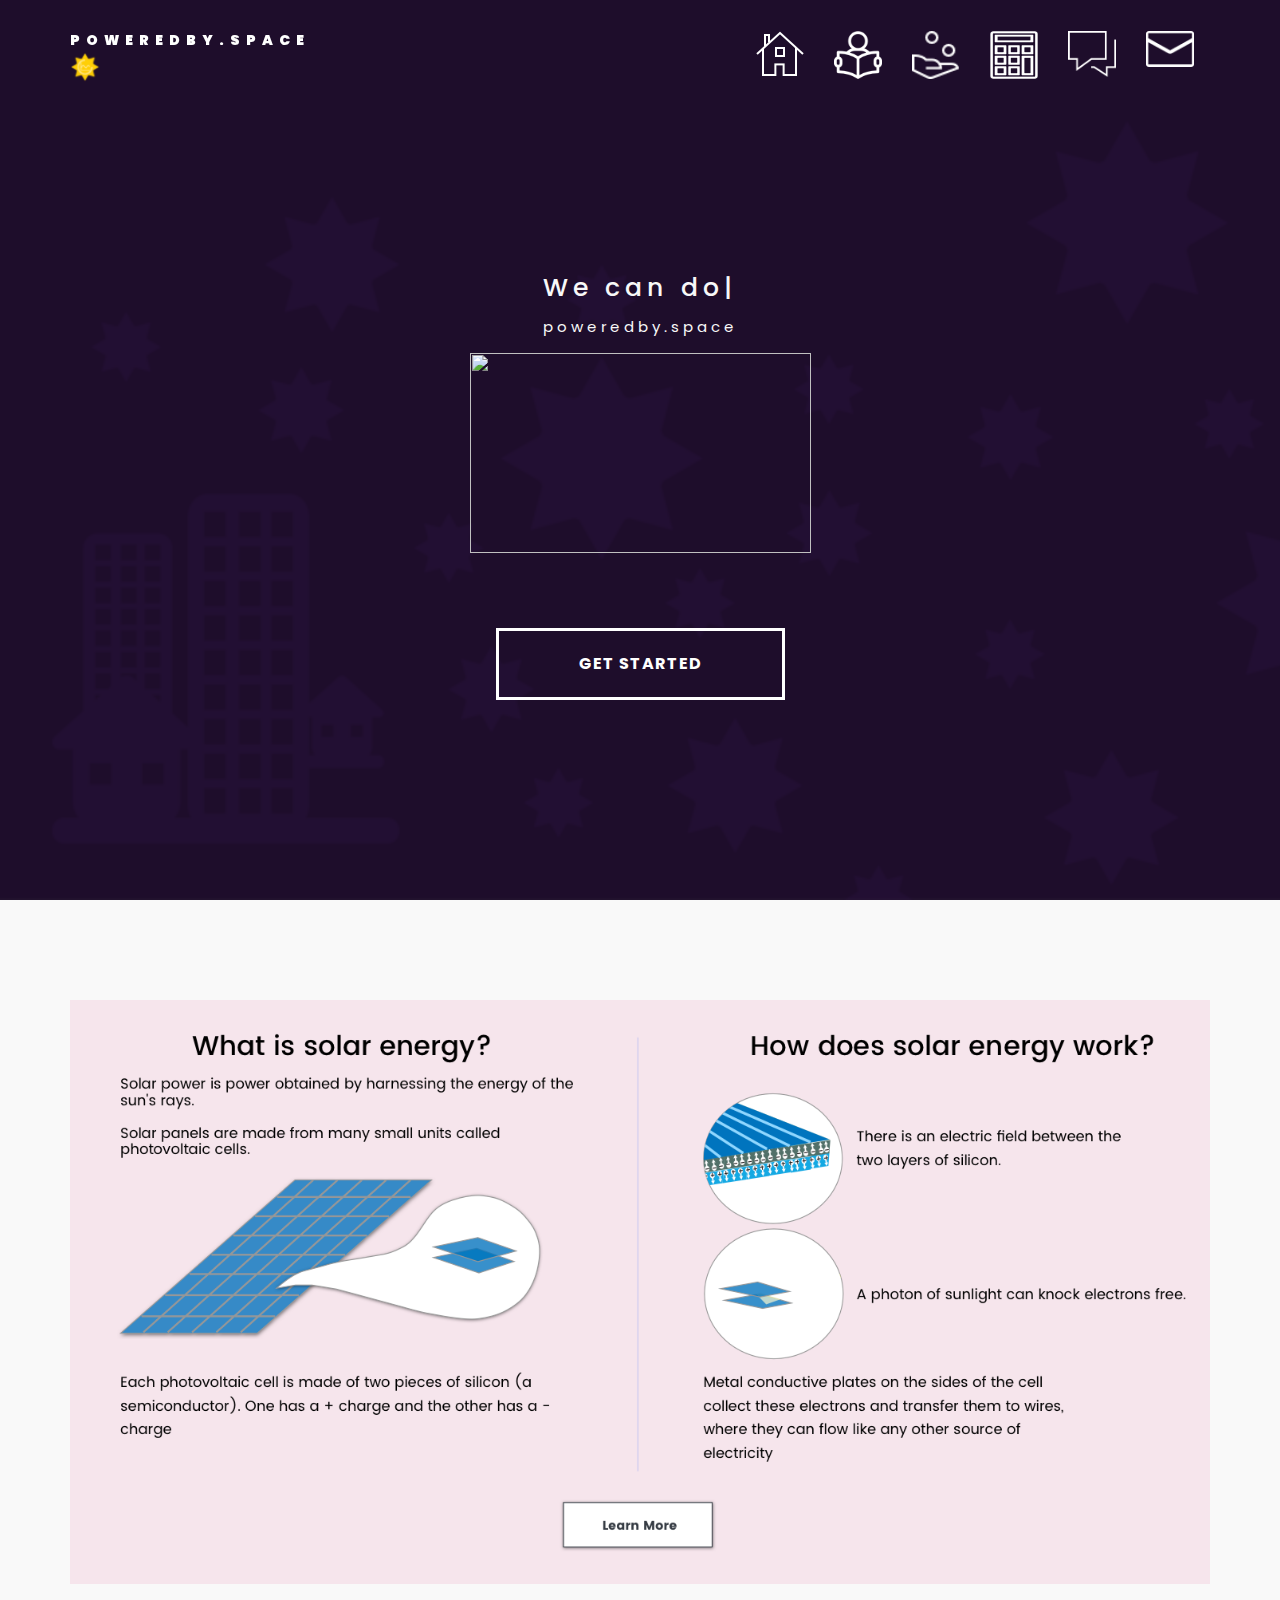
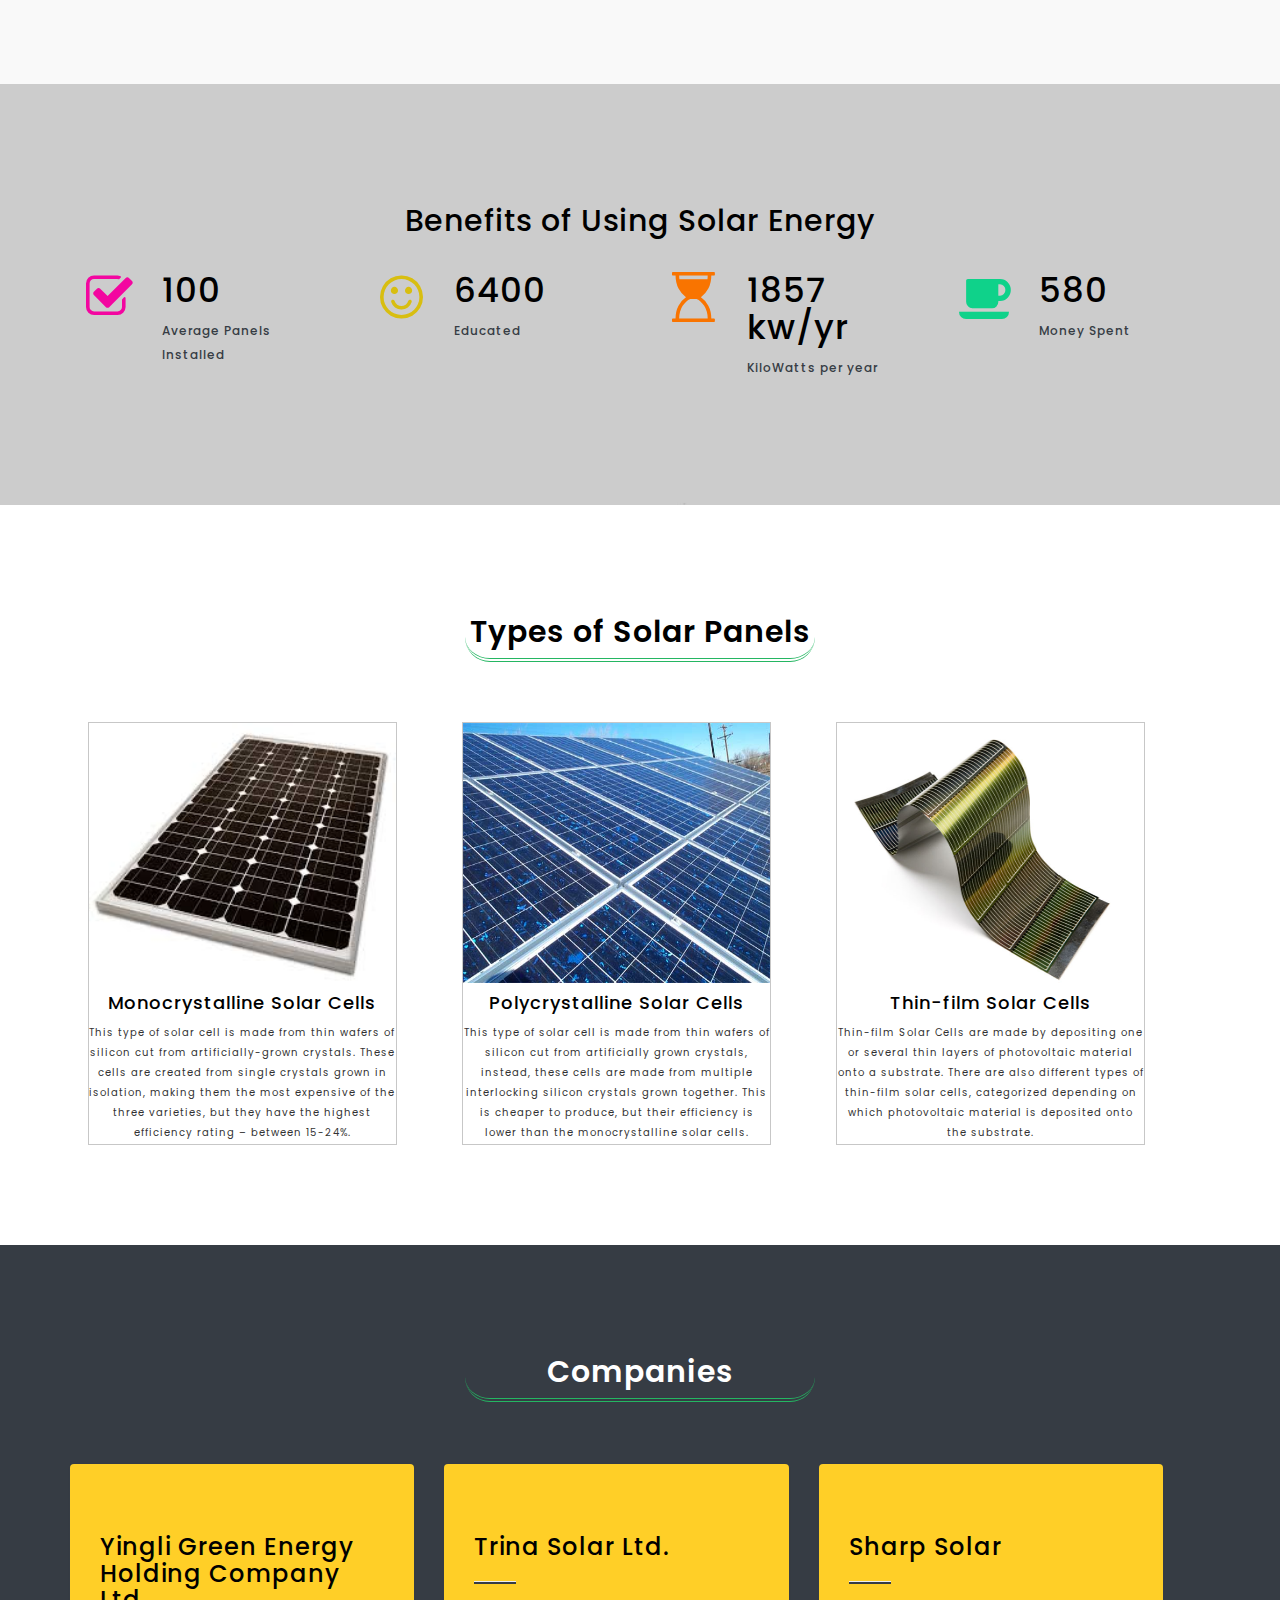
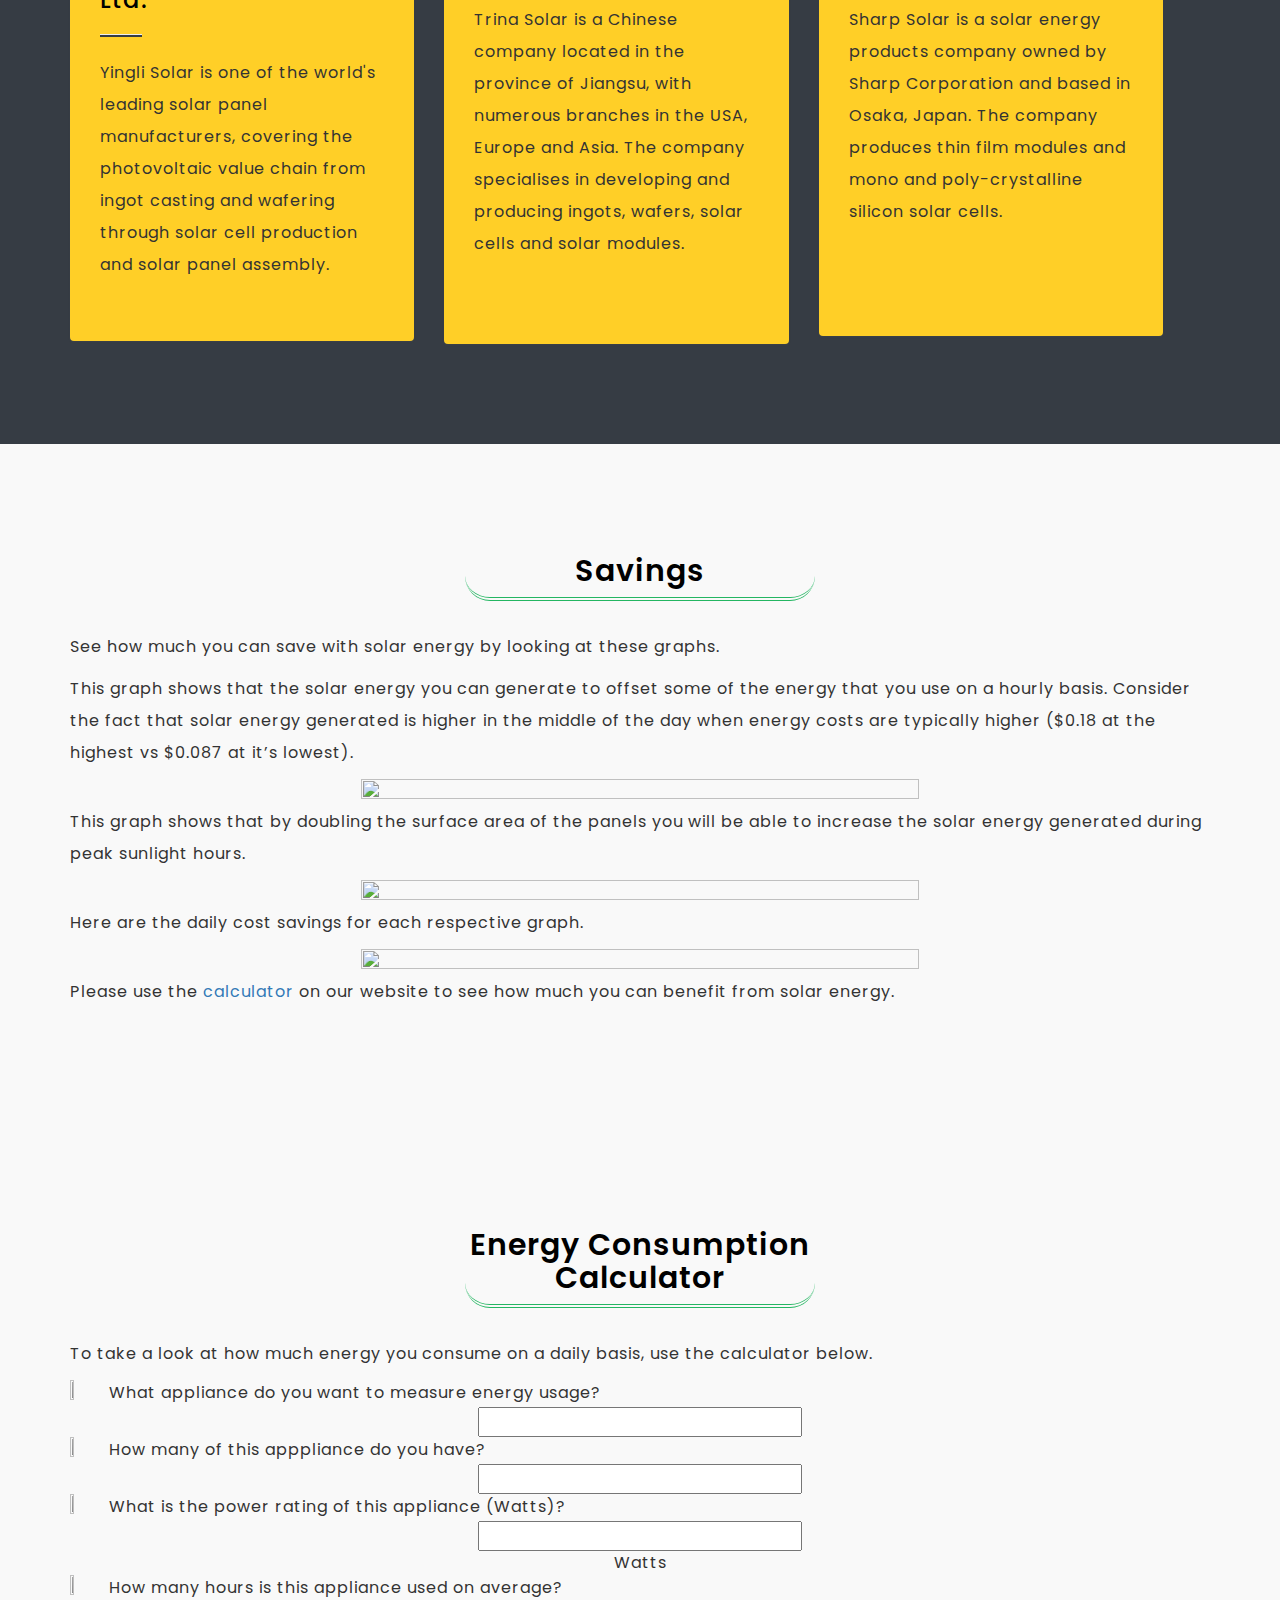
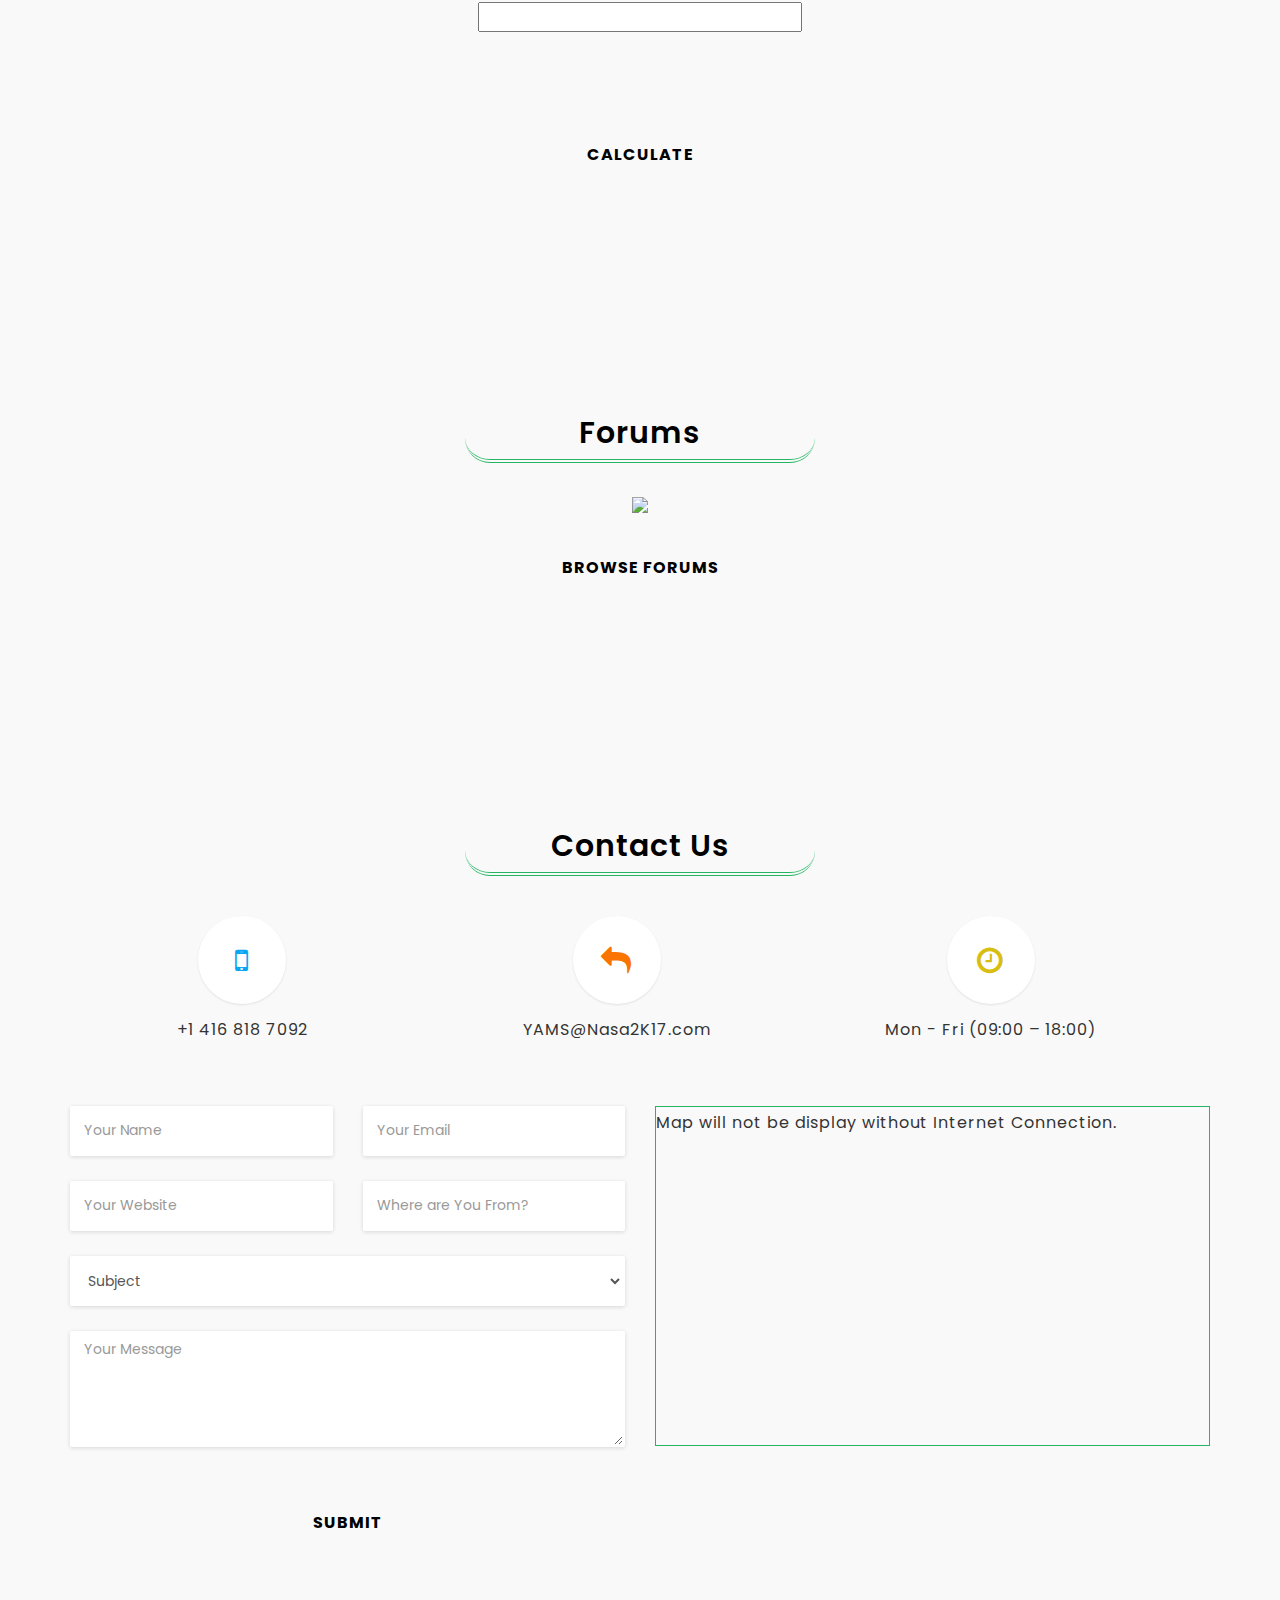
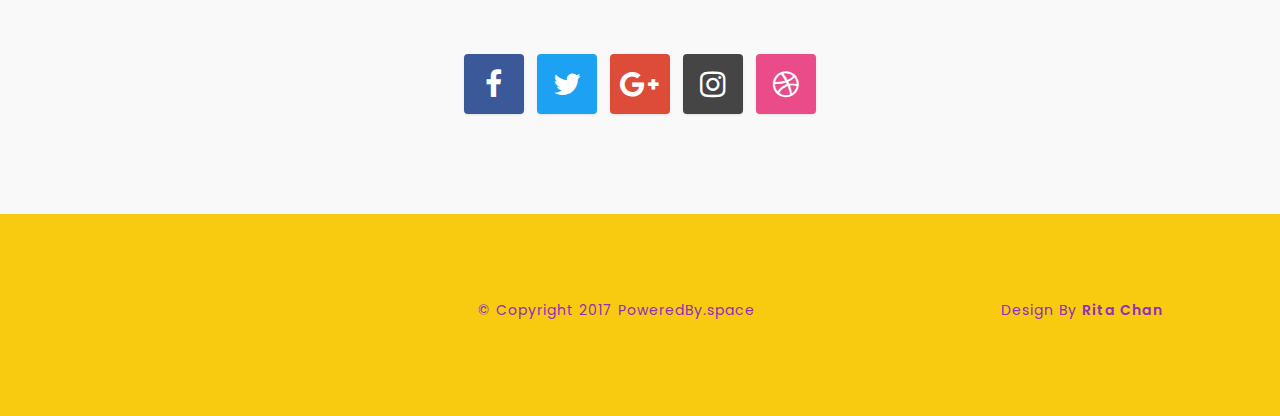
==== commit 0a982341: "updated icons" ====
--- a/index.html
+++ b/index.html
@@ -1,7 +1,7 @@
 ﻿<!DOCTYPE html>
 <html lang="en">
 
-  <head>
+<head>
 
     <!-- Meta Tag -->
     <meta charset="UTF-8">
@@ -39,15 +39,15 @@
     <![endif]-->
 
 
- </head>
-
-  <body>
-
-
-
-	<!-- Preloader Start -->
+</head>
+
+<body>
+
+
+
+    <!-- Preloader Start -->
     <div id="preloader">
-	  <div class="loader"></div>
+        <div class="loader"></div>
     </div>
     <!-- Preloader End -->
 
@@ -62,8 +62,8 @@
 
                     <div class="col-sm-3">
                         <div class="logo">
-                            <a href="index-2.html">
-				<img src="https://files.slack.com/files-pri/T0ZF9BMT3-F56L88DB7/nnnnv-01.png" class="squareTitle" />poweredby.space</a>
+                            <a href="index.html">
+                                poweredby.space <img src="images/favicon/apple-touch-icon.ico" alt="Logo" style="width: 30px; height: 30px;"> </a>
                         </div>
                     </div>
 
@@ -82,71 +82,90 @@
                                     <ul class="nav navbar-nav navbar-right">
 
                                         <li class="active">
-						<a class="smoth-scroll" href="#home">
-						<div class="hvrbox">
-						<div class="square">
-							<img src="https://files.slack.com/files-pri/T0ZF9BMT3-F55T3HRCG/vjv-01.png" alt="Home" class="hvrbox-layer_bottom">
-						<div class="hvrbox-layer_top">
-							<div class="hvrbox-text"><p style="font-size:12px" align="center">Home</p></div>
-						</div>
-						</div>
-						</div>
-						<div class="ripple-wrapper"></div></a>
-                                        </li>  
-                                        <li><a class="smoth-scroll" href="#about">
-						<div class="hvrbox">
-						<div class="square">
-							<img src="https://files.slack.com/files-pri/T0ZF9BMT3-F56F9E1EX/learn-01.png" alt="Learn" class="hvrbox-layer_bottom">
-						<div class="hvrbox-layer_top">
-							<div class="hvrbox-text"><p style="font-size:12px" align="center">Learn</p></div>
-						</div>
-						</div>
-						</div>
-						<div class="ripple-wrapper"></div></a>
-                                        </li>                                      
-					<li><a class="smoth-scroll" href="#savings">
-                                        	<div class="hvrbox">
-						<div class="square">
-							<img src="https://files.slack.com/files-pri/T0ZF9BMT3-F56F9CUPM/money-01.png" alt="Savings" class="hvrbox-layer_bottom">
-						<div class="hvrbox-layer_top">
-							<div class="hvrbox-text"><p style="font-size:12px" align="center">Save</p></div>
-						</div>
-						</div>
-						</div>
-                                        	</a>
+                                            <a class="smoth-scroll" href="#home">
+                                                <div class="hvrbox">
+                                                    <div class="square">
+                                                        <img src="images/home-52.png" alt="Home" class="hvrbox-layer_bottom">
+                                                        <div class="hvrbox-layer_top">
+                                                            <div class="hvrbox-text">
+                                                                <p style="font-size:12px" align="center">Home</p>
+                                                            </div>
+                                                        </div>
+                                                    </div>
+                                                </div>
+                                                <div class="ripple-wrapper"></div>
+                                            </a>
                                         </li>
-                                        <li><a class="smoth-scroll" href="#calculator">
-                                        	<div class="hvrbox">
-						<div class="square">
-							<img src="https://files.slack.com/files-pri/T0ZF9BMT3-F56L4CGER/calcu-01.png" alt="Calc" class="hvrbox-layer_bottom">
-						<div class="hvrbox-layer_top">
-							<div class="hvrbox-text"><p style="font-size:12px" align="center">Calc</p></div>
-						</div>
-						</div>
-						</div>
-                                        	</a>
+                                        <li>
+                                            <a class="smoth-scroll" href="#about">
+                                                <div class="hvrbox">
+                                                    <div class="square">
+                                                        <img src="images/study.png" alt="Learn" class="hvrbox-layer_bottom">
+                                                        <div class="hvrbox-layer_top">
+                                                            <div class="hvrbox-text">
+                                                                <p style="font-size:12px" align="center">Learn</p>
+                                                            </div>
+                                                        </div>
+                                                    </div>
+                                                </div>
+                                                <div class="ripple-wrapper"></div>
+                                            </a>
                                         </li>
-                                        <li><a class="smoth-scroll" href="#forum">
-                                        	<div class="hvrbox">
-						<div class="square">
-							<img src="https://files.slack.com/files-pri/T0ZF9BMT3-F56F9DLUB/forums-01.png" alt="Forums" class="hvrbox-layer_bottom">
-						<div class="hvrbox-layer_top">
-							<div class="hvrbox-text"><p style="font-size:10px" align="center">Forums</p></div>
-						</div>
-						</div>
-						</div>
-                                        	</a>
+                                        <li>
+                                            <a class="smoth-scroll" href="#savings">
+                                                <div class="hvrbox">
+                                                    <div class="square">
+                                                        <img src="images/handout.png" alt="Savings" class="hvrbox-layer_bottom">
+                                                        <div class="hvrbox-layer_top">
+                                                            <div class="hvrbox-text">
+                                                                <p style="font-size:12px" align="center">Save</p>
+                                                            </div>
+                                                        </div>
+                                                    </div>
+                                                </div>
+                                            </a>
                                         </li>
-                                        <li><a class="smoth-scroll" href="#contact">
-                                        	<div class="hvrbox">
-						<div class="square">
-							<img src="https://files.slack.com/files-pri/T0ZF9BMT3-F55T5NHPS/contact-01.png" alt="Contact Us" class="hvrbox-layer_bottom">
-						<div class="hvrbox-layer_top">
-							<div class="hvrbox-text"><p style="font-size:8px" align="center">Contact</p></div>
-						</div>
-						</div>
-						</div>
-                                        	</a>
+                                        <li>
+                                            <a class="smoth-scroll" href="#calculator">
+                                                <div class="hvrbox">
+                                                    <div class="square">
+                                                        <img src="images/calculator2.png" alt="Calc" class="hvrbox-layer_bottom">
+                                                        <div class="hvrbox-layer_top">
+                                                            <div class="hvrbox-text">
+                                                                <p style="font-size:12px" align="center">Calc</p>
+                                                            </div>
+                                                        </div>
+                                                    </div>
+                                                </div>
+                                            </a>
+                                        </li>
+                                        <li>
+                                            <a class="smoth-scroll" href="#forum">
+                                                <div class="hvrbox">
+                                                    <div class="square">
+                                                        <img src="images/chat-46.png" alt="Forums" class="hvrbox-layer_bottom">
+                                                        <div class="hvrbox-layer_top">
+                                                            <div class="hvrbox-text">
+                                                                <p style="font-size:10px" align="center">Forum</p>
+                                                            </div>
+                                                        </div>
+                                                    </div>
+                                                </div>
+                                            </a>
+                                        </li>
+                                        <li>
+                                            <a class="smoth-scroll" href="#contact">
+                                                <div class="hvrbox">
+                                                    <div class="square">
+                                                        <img src="images/email-84.png" alt="Contact Us" class="hvrbox-layer_bottom">
+                                                        <div class="hvrbox-layer_top">
+                                                            <div class="hvrbox-text">
+                                                                <p align="center">Contact</p>
+                                                            </div>
+                                                        </div>
+                                                    </div>
+                                                </div>
+                                            </a>
                                         </li>
                                     </ul>
                                 </div>
@@ -163,47 +182,49 @@
                     <div class="container">
                         <div class="row">
                             <div class="col-md-12 text-center">
+                                <br>
+                                <br> <br>
+                                <br>
                                 <div class="header-text">
                                     <h2><span class="typing"></span></h2>
                                     <p> poweredby.space </p>
-        				<img src="http://i.imgur.com/iKON9yO.png" alt="" class="squareHome"/>
+                                    <img src="http://i.imgur.com/iKON9yO.png" alt="" class="squareHome" />
                                     <div class="margin-top-60">
-                          <a class="button button-style button-style-icon fa fa-long-arrow-right smoth-scroll" href="#portfolio">Get Started</a>
-                                  </div>
-
-                                </div>
-                            </div>
-                        </div>
-                    </div>
-                </div>
-            </div>
-        </div>
-
+                                        <a class="button button-style button-style-icon fa fa-long-arrow-right smoth-scroll" href="#portfolio">Get Started</a>
+                                    </div>
+
+                                </div>
+                            </div>
+                        </div>
+                    </div>
+                </div>
+            </div>
+        </div>
     </header>
     <!-- Home & Menu Section End-->
 
 
-<!-- about Start -->
-	<section id="about" class="testimonial-section section-space-padding">
-		<div class="container">
-              	<div class="row">
-                  	<div class="col-sm-12">
-                      	<div class="section-title">
-			</div>
-                          	<center><img src="images/how it works.png" class="squareHuge" /> </center>
-				
-			</div>
-              	</div>
-					</div>
-
-	</section>
-	<!-- aboot End -->
-
-
-
-
-       <!-- Testimonial Start -->
-      <!-- <section id="testimonials" class="testimonial-section section-space-padding">
+    <!-- about Start -->
+    <section id="about" class="testimonial-section section-space-padding">
+        <div class="container">
+            <div class="row">
+                <div class="col-sm-12">
+                    <div class="section-title">
+                    </div>
+                    <center><img src="images/how it works.png" class="squareHuge" /> </center>
+
+                </div>
+            </div>
+        </div>
+
+    </section>
+    <!-- aboot End -->
+
+
+
+
+    <!-- Testimonial Start -->
+    <!-- <section id="testimonials" class="testimonial-section section-space-padding">
           <div class="container">
               <div class="row">
                   <div class="col-sm-12">
@@ -241,69 +262,69 @@
        </section>
        <!-- Testimonial End -->
 
-<!-- statistics -->
-
-<section class="statistics-section section-space-padding bg-cover text-center" data-stellar-background-ratio="0.3">
-   <div class="container">
-
-      <div class="row">
-       <div class="statistics-center">
-         <!--section class="call-to-action section-space-padding text-center"-->
-            <!--div class="container">
+    <!-- statistics -->
+
+    <section class="statistics-section section-space-padding bg-cover text-center" data-stellar-background-ratio="0.3">
+        <div class="container">
+
+            <div class="row">
+                <div class="statistics-center">
+                    <!--section class="call-to-action section-space-padding text-center"-->
+                    <!--div class="container">
               <div class="row">
                 <div class="col-md-12"-->
 
-         <h2> Benefits of Using Solar Energy </h2>
-                  <!--div class="text-center margin-top-20"-->
-        <!-- This code will work at max-width: 767px -->
-
-<div class="wrap4">
-
-    <div class="col-md-3 col-sm-6">
-      <div class="statistics">
-        <div class="statistics-icon"><i class="fa fa-check-square-o color-1"></i>
-        </div>
-        <div class="statistics-content">
-          <h5><span data-count="100" class="statistics-count">100</span></h5><span>Average Panels Installed</span>
-        </div>
-      </div>
-    </div>
-  
-    <div class="col-md-3 col-sm-6">
-      <div class="statistics">
-        <div class="statistics-icon"><i class="fa fa-smile-o color-3"></i>
-        </div>
-        <div class="statistics-content">
-          <h5> <span data-count="6400" class="statistics-count">6400</span></h5><span>Educated</span>
-        </div>
-      </div>
-    </div>
-
-    <div class="col-md-3 col-sm-6">
-      <div class="statistics">
-        <div class="statistics-icon"><i class="fa fa-hourglass-start color-5"></i>
-        </div>
-        <div class="statistics-content">
-          <h5><span data-count="1857" class="statistics-count">1857 kw/yr </span></h5><span>KiloWatts per year</span>
-        </div>
-      </div>
-    </div>
-
-    <div class="col-md-3 col-sm-6">
-      <div class="statistics">
-        <div class="statistics-icon"><i class="fa fa-coffee color-4"></i>
-        </div>
-        <div class="statistics-content">
-          <h5><span data-count="580" class="statistics-count">580</span></h5><span>Money Spent</span>
-        </div>
-      </div>
-      </div>
-     </div>
-   </div>
- </div>
-</div>
-
-</section>
+                    <h2> Benefits of Using Solar Energy </h2>
+                    <!--div class="text-center margin-top-20"-->
+                    <!-- This code will work at max-width: 767px -->
+
+                    <div class="wrap4">
+
+                        <div class="col-md-3 col-sm-6">
+                            <div class="statistics">
+                                <div class="statistics-icon"><i class="fa fa-check-square-o color-1"></i>
+                                </div>
+                                <div class="statistics-content">
+                                    <h5><span data-count="100" class="statistics-count">100</span></h5><span>Average Panels Installed</span>
+                                </div>
+                            </div>
+                        </div>
+
+                        <div class="col-md-3 col-sm-6">
+                            <div class="statistics">
+                                <div class="statistics-icon"><i class="fa fa-smile-o color-3"></i>
+                                </div>
+                                <div class="statistics-content">
+                                    <h5> <span data-count="6400" class="statistics-count">6400</span></h5><span>Educated</span>
+                                </div>
+                            </div>
+                        </div>
+
+                        <div class="col-md-3 col-sm-6">
+                            <div class="statistics">
+                                <div class="statistics-icon"><i class="fa fa-hourglass-start color-5"></i>
+                                </div>
+                                <div class="statistics-content">
+                                    <h5><span data-count="1857" class="statistics-count">1857 kw/yr </span></h5><span>KiloWatts per year</span>
+                                </div>
+                            </div>
+                        </div>
+
+                        <div class="col-md-3 col-sm-6">
+                            <div class="statistics">
+                                <div class="statistics-icon"><i class="fa fa-coffee color-4"></i>
+                                </div>
+                                <div class="statistics-content">
+                                    <h5><span data-count="580" class="statistics-count">580</span></h5><span>Money Spent</span>
+                                </div>
+                            </div>
+                        </div>
+                    </div>
+                </div>
+            </div>
+        </div>
+
+    </section>
 
     <!-- Portfolio Start -->
     <section id="portfolio" class="portfolio section-space-padding">
@@ -317,66 +338,66 @@
             </div>
 
 
-<center>
-            <div class="portfolio-inner">
-                <div class="row">
-
-
-                    <div class="col-md-4 col-sm-6 col-xs-12 mix apps">
-                      <div class="wrap">
-                        <div class="item">
-                          <a href="images/MonocrystallineSolarCells .jpg" class="portfolio-popup" title="Project Title">
+            <center>
+                <div class="portfolio-inner">
+                    <div class="row">
+
+
+                        <div class="col-md-4 col-sm-6 col-xs-12 mix apps">
+                            <div class="wrap">
+                                <div class="item">
+                                    <a href="images/MonocrystallineSolarCells .jpg" class="portfolio-popup" title="Project Title">
                               <img src="images/MonocrystallineSolarCells .jpg" alt="">
                             </a>
-                        </div>
-                        <h4> Monocrystalline Solar Cells  </h4>
-                        <p> This type of solar cell is made from thin wafers of silicon cut from artificially-grown crystals. These cells are created from single crystals grown in isolation, making them the most expensive of the three varieties, but they have the highest efficiency rating – between 15-24%.  </p>
-                      </div>
-                    </div>
-
-                    <div class="col-md-4 col-sm-6 col-xs-12 mix mockups">
-                      <div class="wrap">
-                        <div class="item">
-                            <a href="images/polycrystalline.jpg" class="portfolio-popup" title="Project Title">
+                                </div>
+                                <h4> Monocrystalline Solar Cells </h4>
+                                <p> This type of solar cell is made from thin wafers of silicon cut from artificially-grown crystals. These cells are created from single crystals grown in isolation, making them the most expensive of the three varieties, but they have the highest efficiency rating – between 15-24%. </p>
+                            </div>
+                        </div>
+
+                        <div class="col-md-4 col-sm-6 col-xs-12 mix mockups">
+                            <div class="wrap">
+                                <div class="item">
+                                    <a href="images/polycrystalline.jpg" class="portfolio-popup" title="Project Title">
                                 <img src="images/polycrystalline.jpg" alt="">
                             </a>
-                        </div>
-                        <h4> Polycrystalline Solar Cells </h4>
-                        <p> This type of solar cell is made from thin wafers of silicon cut from artificially grown crystals, instead, these cells are made from multiple interlocking silicon crystals grown together. This is cheaper to produce, but their efficiency is lower than the monocrystalline solar cells. </p>
-                      </div>
-                    </div>
-
-
-
-                    <div class="col-md-4 col-sm-6 col-xs-12 mix mockups wordpress">
-                      <div class="wrap">
-                        <div class="item">
-                            <a href="images/ThinFilmSolarCells.jpg" class="portfolio-popup" title="Project Title">
+                                </div>
+                                <h4> Polycrystalline Solar Cells </h4>
+                                <p> This type of solar cell is made from thin wafers of silicon cut from artificially grown crystals, instead, these cells are made from multiple interlocking silicon crystals grown together. This is cheaper to produce, but their efficiency is lower than the monocrystalline solar cells. </p>
+                            </div>
+                        </div>
+
+
+
+                        <div class="col-md-4 col-sm-6 col-xs-12 mix mockups wordpress">
+                            <div class="wrap">
+                                <div class="item">
+                                    <a href="images/ThinFilmSolarCells.jpg" class="portfolio-popup" title="Project Title">
                                 <img src="images/ThinFilmSolarCells.jpg" alt="">
                             </a>
-                        </div>
-                        <h4> Thin-film Solar Cells </h4>
-                        <p> Thin-film Solar Cells are made by depositing one or several thin layers of photovoltaic material onto a substrate. There are also different types of thin-film solar cells, categorized depending on which photovoltaic material is deposited onto the substrate. </p>
-                      </div>
-                    </div>
-
-                </div>
-            </div>
-      	</center>
-          </div>
-         </section>
+                                </div>
+                                <h4> Thin-film Solar Cells </h4>
+                                <p> Thin-film Solar Cells are made by depositing one or several thin layers of photovoltaic material onto a substrate. There are also different types of thin-film solar cells, categorized depending on which photovoltaic material is deposited onto the substrate. </p>
+                            </div>
+                        </div>
+
+                    </div>
+                </div>
+            </center>
+        </div>
+    </section>
     <!-- Portfolio End -->
 
-      <!-- statistics -->
-  <!--
+    <!-- statistics -->
+    <!--
       <section class="statistics-section section-space-padding bg-cover text-center" data-stellar-background-ratio="0.3">
          <div class="container">
 
             <div class="row">
              <div class="statistics-center">
 -->
-              <!-- This code will work at max-width: 767px -->
-<!--
+    <!-- This code will work at max-width: 767px -->
+    <!--
            <div class="col-md-3 col-sm-6">
             <div class="statistics">
               <div class="statistics-icon"><i class="fa fa-check-square-o color-1"></i>
@@ -429,7 +450,7 @@
     <!-- Services Start -->
     <section id="services" class="services-section section-space-padding">
         <div class="container">
-           <div class="row">
+            <div class="row">
                 <div class="col-sm-12">
                     <div class="section-title">
                         <h2>Companies</h2>
@@ -437,46 +458,46 @@
                 </div>
             </div>
 
-        <div class="row">
-        <div class="col-md-4 col-sm-6">
-				<div class="services-detail">
-					<h3>Yingli Green Energy Holding Company Ltd.</h3>
-					<hr>
-					<p>Yingli Solar is one of the world's leading solar panel manufacturers, covering the photovoltaic value chain from ingot casting and wafering through solar cell production and solar panel assembly.</p>
-          <div class="overlay">
-            <div class="image1"> <img src="images/yingli1.jpg"/> </div>
-          </div>
-      </div>
-			</div>
-
-
-
-			<div class="col-md-4 col-sm-6">
-				<div class="services-detail">
-					<h3>Trina Solar Ltd.</h3>
-					<hr>
-					<p>Trina Solar is a Chinese company located in the province of Jiangsu, with numerous branches in the USA, Europe and Asia. The company specialises in developing and producing ingots, wafers, solar cells and solar modules.</p><br/>
-          <div class="overlay">
-            <div class="image1"> <img src="images/TrinaSolar1.jpg"/> </div>
-          </div>
-				</div>
-
-			</div>
-
-
-
-			<div class="col-md-4 col-sm-6">
-				<div class="services-detail">
-					<h3>Sharp Solar</h3>
-					<hr>
-					<p>Sharp Solar is a solar energy products company owned by Sharp Corporation and based in Osaka, Japan. The company produces thin film modules and mono and poly-crystalline silicon solar cells.</p><br/><br/>
-          <div class="overlay">
-            <div class="image1"> <img src="images/solar-sharp.gif"/> </div>
-          </div>
-				</div>
-			</div>
-
-          
+            <div class="row">
+                <div class="col-md-4 col-sm-6">
+                    <div class="services-detail">
+                        <h3>Yingli Green Energy Holding Company Ltd.</h3>
+                        <hr>
+                        <p>Yingli Solar is one of the world's leading solar panel manufacturers, covering the photovoltaic value chain from ingot casting and wafering through solar cell production and solar panel assembly.</p>
+                        <div class="overlay">
+                            <div class="image1"> <img src="images/yingli1.jpg" /> </div>
+                        </div>
+                    </div>
+                </div>
+
+
+
+                <div class="col-md-4 col-sm-6">
+                    <div class="services-detail">
+                        <h3>Trina Solar Ltd.</h3>
+                        <hr>
+                        <p>Trina Solar is a Chinese company located in the province of Jiangsu, with numerous branches in the USA, Europe and Asia. The company specialises in developing and producing ingots, wafers, solar cells and solar modules.</p><br/>
+                        <div class="overlay">
+                            <div class="image1"> <img src="images/TrinaSolar1.jpg" /> </div>
+                        </div>
+                    </div>
+
+                </div>
+
+
+
+                <div class="col-md-4 col-sm-6">
+                    <div class="services-detail">
+                        <h3>Sharp Solar</h3>
+                        <hr>
+                        <p>Sharp Solar is a solar energy products company owned by Sharp Corporation and based in Osaka, Japan. The company produces thin film modules and mono and poly-crystalline silicon solar cells.</p><br/><br/>
+                        <div class="overlay">
+                            <div class="image1"> <img src="images/solar-sharp.gif" /> </div>
+                        </div>
+                    </div>
+                </div>
+
+
             </div>
         </div>
     </section>
@@ -503,89 +524,96 @@
      Call to Action End -->
 
 
-        <!-- Savings Start -->
-	<section id="savings" class="testimonial-section section-space-padding">
-		<div class="container">
-              	<div class="row">
-                  	<div class="col-sm-12">
-                      	<div class="section-title">
-                          	<h2>Savings</h2>
-			</div>
-                          	<p>See how much you can save with solar energy by looking at these graphs.</p>
-				<p>This graph shows that the solar energy you can generate to offset some of the energy that you use on a hourly basis. Consider the fact that solar energy generated is higher in the middle of the day when energy costs are typically higher ($0.18 at the highest vs $0.087 at it’s lowest).</p>
-                  		<center><img src="https://i.gyazo.com/1b98f494519c2e3be670562708019a2a.png" class="squareSavings" /></center>
-				<p>This graph shows that by doubling the surface area of the panels you will be able to increase the solar energy generated during peak sunlight hours.</p>
-				<center><img src="https://i.gyazo.com/c25daa6fa09707bc36964a4469643024.png" class="squareSavings" /></center>
-				<p>Here are the daily cost savings for each respective graph. </p>
-				<center><img src="https://i.gyazo.com/5c93cc933fc214fff2690b792dd5e7cd.png" class="squareSavings" /></center>
-				
-				<p>Please use the <a href="#calculator">calculator</a> on our website to see how much you can benefit from solar energy.</p>
-				
-				
-			</div>
-              	</div>
-              		</div>
-
-
-	</section>
-	<!-- Savings End -->
-
-
-	<!-- Calculator Start -->
-	<section id="calculator" class="testimonial-section section-space-padding">
-		<div class="container">
-              	<div class="row">
-                  	<div class="col-sm-12">
-                      	<div class="section-title">
-                          	<h2>Energy Consumption Calculator</h2>
-			</div>
-                          	<p>To take a look at how much energy you consume on a daily basis, use the calculator below.</p>
-				<img src="https://i.gyazo.com/b6bca6b3585ba4d77f80e5be228518f0.png" class="squareNumber" /> What appliance do you want to measure energy usage?
-				<center><form><input type="text"></form></center>
-				<img src="https://i.gyazo.com/14f3752845499a91904ed8acffea9fe1.png" class="squareNumber" /> How many of this apppliance do you have?
-				<center><form><input type="text"></form></center>
-				<img src="https://i.gyazo.com/70516d2c504ab7b080ff99fa0e674564.png" class="squareNumber" /> What is the power rating of this appliance (Watts)?
-				<center><form><input type="text"></form> Watts</center>
-				<img src="https://i.gyazo.com/79fa40550bd0cd87cd3ca6d968862b08.png" class="squareNumber" /> How many hours is this appliance used on average?
-				<center><form><input type="text"></form></center>
-				<br/><br/><br/>
-				<div class="text-center">
-		   			
-					<button type="submit" class="button button-style button-style-dark button-style-icon fa fa-long-arrow-right text-center">Calculate</button>
-					
-	       </div>		
-			</div>
-              </div>
-			    </div>
-	</section>
-	<!-- Calculator End -->
-
-
-	<!-- forum Start -->
-	<section id="forum" class="testimonial-section section-space-padding">
-		<div class="container">
-              	<div class="row">
-                  	<div class="col-sm-12">
-                      	<div class="section-title">
-                          	<h2>Forums</h2>
-			</div>
-				<center><img src="https://i.gyazo.com/a8b3845bb4c45d1995bac23d37352301.png" /></center>
-				
-				<center><button type="submit" class="button button-style button-style-dark button-style-icon fa fa-long-arrow-right text-center">Browse Forums</button></center>
-					
-	                  	</div>	
-				
-			</div>
-              	</div>
-
-	</section>
-	<!-- forum End -->
+    <!-- Savings Start -->
+    <section id="savings" class="testimonial-section section-space-padding">
+        <div class="container">
+            <div class="row">
+                <div class="col-sm-12">
+                    <div class="section-title">
+                        <h2>Savings</h2>
+                    </div>
+                    <p>See how much you can save with solar energy by looking at these graphs.</p>
+                    <p>This graph shows that the solar energy you can generate to offset some of the energy that you use on a hourly basis. Consider the fact that solar energy generated is higher in the middle of the day when energy costs are typically higher ($0.18 at the highest vs $0.087 at it’s lowest).</p>
+                    <center><img src="https://i.gyazo.com/1b98f494519c2e3be670562708019a2a.png" class="squareSavings" /></center>
+                    <p>This graph shows that by doubling the surface area of the panels you will be able to increase the solar energy generated during peak sunlight hours.</p>
+                    <center><img src="https://i.gyazo.com/c25daa6fa09707bc36964a4469643024.png" class="squareSavings" /></center>
+                    <p>Here are the daily cost savings for each respective graph. </p>
+                    <center><img src="https://i.gyazo.com/5c93cc933fc214fff2690b792dd5e7cd.png" class="squareSavings" /></center>
+
+                    <p>Please use the <a href="#calculator">calculator</a> on our website to see how much you can benefit from solar energy.</p>
+
+
+                </div>
+            </div>
+        </div>
+
+
+    </section>
+    <!-- Savings End -->
+
+
+    <!-- Calculator Start -->
+    <section id="calculator" class="testimonial-section section-space-padding">
+        <div class="container">
+            <div class="row">
+                <div class="col-sm-12">
+                    <div class="section-title">
+                        <h2>Energy Consumption Calculator</h2>
+                    </div>
+                    <p>To take a look at how much energy you consume on a daily basis, use the calculator below.</p>
+                    <img src="https://i.gyazo.com/b6bca6b3585ba4d77f80e5be228518f0.png" class="squareNumber" /> What appliance do you want to measure energy usage?
+                    <center>
+                        <form><input type="text"></form>
+                    </center>
+                    <img src="https://i.gyazo.com/14f3752845499a91904ed8acffea9fe1.png" class="squareNumber" /> How many of this apppliance do you have?
+                    <center>
+                        <form><input type="text"></form>
+                    </center>
+                    <img src="https://i.gyazo.com/70516d2c504ab7b080ff99fa0e674564.png" class="squareNumber" /> What is the power rating of this appliance (Watts)?
+                    <center>
+                        <form><input type="text"></form> Watts</center>
+                    <img src="https://i.gyazo.com/79fa40550bd0cd87cd3ca6d968862b08.png" class="squareNumber" /> How many hours is this appliance used on average?
+                    <center>
+                        <form><input type="text"></form>
+                    </center>
+                    <br/><br/><br/>
+                    <div class="text-center">
+
+                        <button type="submit" class="button button-style button-style-dark button-style-icon fa fa-long-arrow-right text-center">Calculate</button>
+
+                    </div>
+                </div>
+            </div>
+        </div>
+    </section>
+    <!-- Calculator End -->
+
+
+    <!-- forum Start -->
+    <section id="forum" class="testimonial-section section-space-padding">
+        <div class="container">
+            <div class="row">
+                <div class="col-sm-12">
+                    <div class="section-title">
+                        <h2>Forums</h2>
+                    </div>
+                    <center><img src="https://i.gyazo.com/a8b3845bb4c45d1995bac23d37352301.png" /></center>
+
+                    <center><button type="submit" class="button button-style button-style-dark button-style-icon fa fa-long-arrow-right text-center">Browse Forums</button></center>
+
+                </div>
+
+            </div>
+        </div>
+
+    </section>
+    <!-- forum End -->
 
 
     <!-- Contact Start -->
     <section id="contact" class="contact-us section-space-padding">
-       <div class="container">
-          <div class="row">
+        <div class="container">
+            <div class="row">
                 <div class="col-sm-12">
                     <div class="section-title">
                         <h2>Contact Us</h2>
@@ -594,67 +622,67 @@
             </div>
 
 
-           <div class="text-center margin-top-10 margin-bottom-50">
-            <div class="row">
-
-               <div class="col-md-4 col-sm-4">
-                <div class="contact-us-detail">
-                 <i class="fa fa-mobile color-6"></i>
-                  <p><a href="tel:+14168187092">+1 416 818 7092</a></p>
-                 </div>
-                </div>
-
-               <div class="col-md-4 col-sm-4">
-                <div class="contact-us-detail">
-                 <i class="fa fa-mail-reply color-5"></i>
-                  <p><a href="mailto:YAMS@Nasa2K17.com">YAMS@Nasa2K17.com</a></p>
-                 </div>
-                </div>
-
-               <div class="col-md-4 col-sm-4">
-                <div class="contact-us-detail">
-                 <i class="fa fa-clock-o color-3"></i>
-                  <p>Mon - Fri (09:00 – 18:00)</p>
-                 </div>
-                </div>
-
-               </div>
-              </div>
-
-
-         <div class="row">
-
-           <div class="col-md-6">
-
-               <div class="row">
-                  <form>
-
-					  <div class="col-sm-6">
-						<div class="form-group">
-						  <input type="text" id="name" class="form-control" placeholder="Your Name">
-						 </div>
-                        </div>
-
-                       <div class="col-sm-6">
-					    <div class="form-group">
-						 <input type="email" id="email" class="form-control" placeholder="Your Email">
-						 </div>
-                        </div>
-
-                        <div class="col-sm-6">
-						  <div class="form-group">
-							<input type="text" id="website" class="form-control" placeholder="Your Website">
-						   </div>
-                          </div>
-
-                        <div class="col-sm-6">
-						  <div class="form-group">
-							<input type="text" id="address" class="form-control" placeholder="Where are You From?">
-						   </div>
-                          </div>
-
-                         <div class="col-sm-12">
-						  <select id="subject" class="form-group form-control">
+            <div class="text-center margin-top-10 margin-bottom-50">
+                <div class="row">
+
+                    <div class="col-md-4 col-sm-4">
+                        <div class="contact-us-detail">
+                            <i class="fa fa-mobile color-6"></i>
+                            <p><a href="tel:+14168187092">+1 416 818 7092</a></p>
+                        </div>
+                    </div>
+
+                    <div class="col-md-4 col-sm-4">
+                        <div class="contact-us-detail">
+                            <i class="fa fa-mail-reply color-5"></i>
+                            <p><a href="mailto:YAMS@Nasa2K17.com">YAMS@Nasa2K17.com</a></p>
+                        </div>
+                    </div>
+
+                    <div class="col-md-4 col-sm-4">
+                        <div class="contact-us-detail">
+                            <i class="fa fa-clock-o color-3"></i>
+                            <p>Mon - Fri (09:00 – 18:00)</p>
+                        </div>
+                    </div>
+
+                </div>
+            </div>
+
+
+            <div class="row">
+
+                <div class="col-md-6">
+
+                    <div class="row">
+                        <form>
+
+                            <div class="col-sm-6">
+                                <div class="form-group">
+                                    <input type="text" id="name" class="form-control" placeholder="Your Name">
+                                </div>
+                            </div>
+
+                            <div class="col-sm-6">
+                                <div class="form-group">
+                                    <input type="email" id="email" class="form-control" placeholder="Your Email">
+                                </div>
+                            </div>
+
+                            <div class="col-sm-6">
+                                <div class="form-group">
+                                    <input type="text" id="website" class="form-control" placeholder="Your Website">
+                                </div>
+                            </div>
+
+                            <div class="col-sm-6">
+                                <div class="form-group">
+                                    <input type="text" id="address" class="form-control" placeholder="Where are You From?">
+                                </div>
+                            </div>
+
+                            <div class="col-sm-12">
+                                <select id="subject" class="form-group form-control">
 							<option value="" selected disabled>Subject</option>
 							<option>Website Design & Development</option>
 							<option>Wordpress Development</option>
@@ -663,47 +691,47 @@
 							<option>I Want to General Talk</option>
                             <option>Other</option>
 						   </select>
-                          </div>
-
-                       <div class="col-sm-12">
-					    <div class="textarea-message form-group">
-					      <textarea id="message" class="textarea-message form-control" placeholder="Your Message" rows="5"></textarea>
-						  </div>
-                         </div>
-
-
-                    <div class="text-center">
-		   <button type="submit" class="button button-style button-style-dark button-style-icon fa fa-long-arrow-right text-center">Submit</button>
-	                  </div>
-
-                  </form>
-
-				</div>
-               </div>
-
-
-            <div class="col-md-6">
-              <div id="my-address" class="map space-set">
-              <p>Map will not be display without Internet Connection.</p>
-            </div>
-           </div>
-
-
-        </div>
-       </div>
-
-      <div class="margin-top-80">
-       <ul class="social-icon">
-         <li><a href="#" target="_blank" class="facebook"><i class="fa fa-facebook"></i></a></li>
-         <li><a href="#" target="_blank" class="twitter"><i class="fa fa-twitter"></i></a></li>
-         <li><a href="#" target="_blank" class="google-plus"><i class="fa fa-google-plus"></i></a></li>
-         <li><a href="#" target="_blank" class="instagram"><i class="fa fa-instagram"></i></a></li>
-         <li><a href="#" target="_blank" class="dribbble"><i class="fa fa-dribbble"></i></a></li>
-       </ul>
-      </div>
-
-     </section>
-     <!-- Contact End -->
+                            </div>
+
+                            <div class="col-sm-12">
+                                <div class="textarea-message form-group">
+                                    <textarea id="message" class="textarea-message form-control" placeholder="Your Message" rows="5"></textarea>
+                                </div>
+                            </div>
+
+
+                            <div class="text-center">
+                                <button type="submit" class="button button-style button-style-dark button-style-icon fa fa-long-arrow-right text-center">Submit</button>
+                            </div>
+
+                        </form>
+
+                    </div>
+                </div>
+
+
+                <div class="col-md-6">
+                    <div id="my-address" class="map space-set">
+                        <p>Map will not be display without Internet Connection.</p>
+                    </div>
+                </div>
+
+
+            </div>
+        </div>
+
+        <div class="margin-top-80">
+            <ul class="social-icon">
+                <li><a href="#" target="_blank" class="facebook"><i class="fa fa-facebook"></i></a></li>
+                <li><a href="#" target="_blank" class="twitter"><i class="fa fa-twitter"></i></a></li>
+                <li><a href="#" target="_blank" class="google-plus"><i class="fa fa-google-plus"></i></a></li>
+                <li><a href="#" target="_blank" class="instagram"><i class="fa fa-instagram"></i></a></li>
+                <li><a href="#" target="_blank" class="dribbble"><i class="fa fa-dribbble"></i></a></li>
+            </ul>
+        </div>
+
+    </section>
+    <!-- Contact End -->
 
 
 
@@ -713,18 +741,18 @@
         <div class="container">
             <div class="row">
 
-      <div class="col-md-4 text-left">
-          </div>
-
-            <div class="col-md-4 text-center">
-               <p>© Copyright 2017 PoweredBy.space</p>
-               </div>
-
-             <div class="col-md-4 uipasta-credit text-right">
-                <p>Design By <a href="http://www.ritachandesign.netlify.com" target="_blank" title="Rita Chan">Rita Chan</a></p>
-                </div>
-
-             </div>
+                <div class="col-md-4 text-left">
+                </div>
+
+                <div class="col-md-4 text-center">
+                    <p>© Copyright 2017 PoweredBy.space</p>
+                </div>
+
+                <div class="col-md-4 uipasta-credit text-right">
+                    <p>Design By <a href="http://www.ritachandesign.netlify.com" target="_blank" title="Rita Chan">Rita Chan</a></p>
+                </div>
+
+            </div>
         </div>
     </footer>
     <!-- Footer End -->
@@ -744,5 +772,6 @@
     <script type="text/javascript" src="js/scripts.js"></script>
 
 
-  </body>
- </html>
+</body>
+
+</html>
